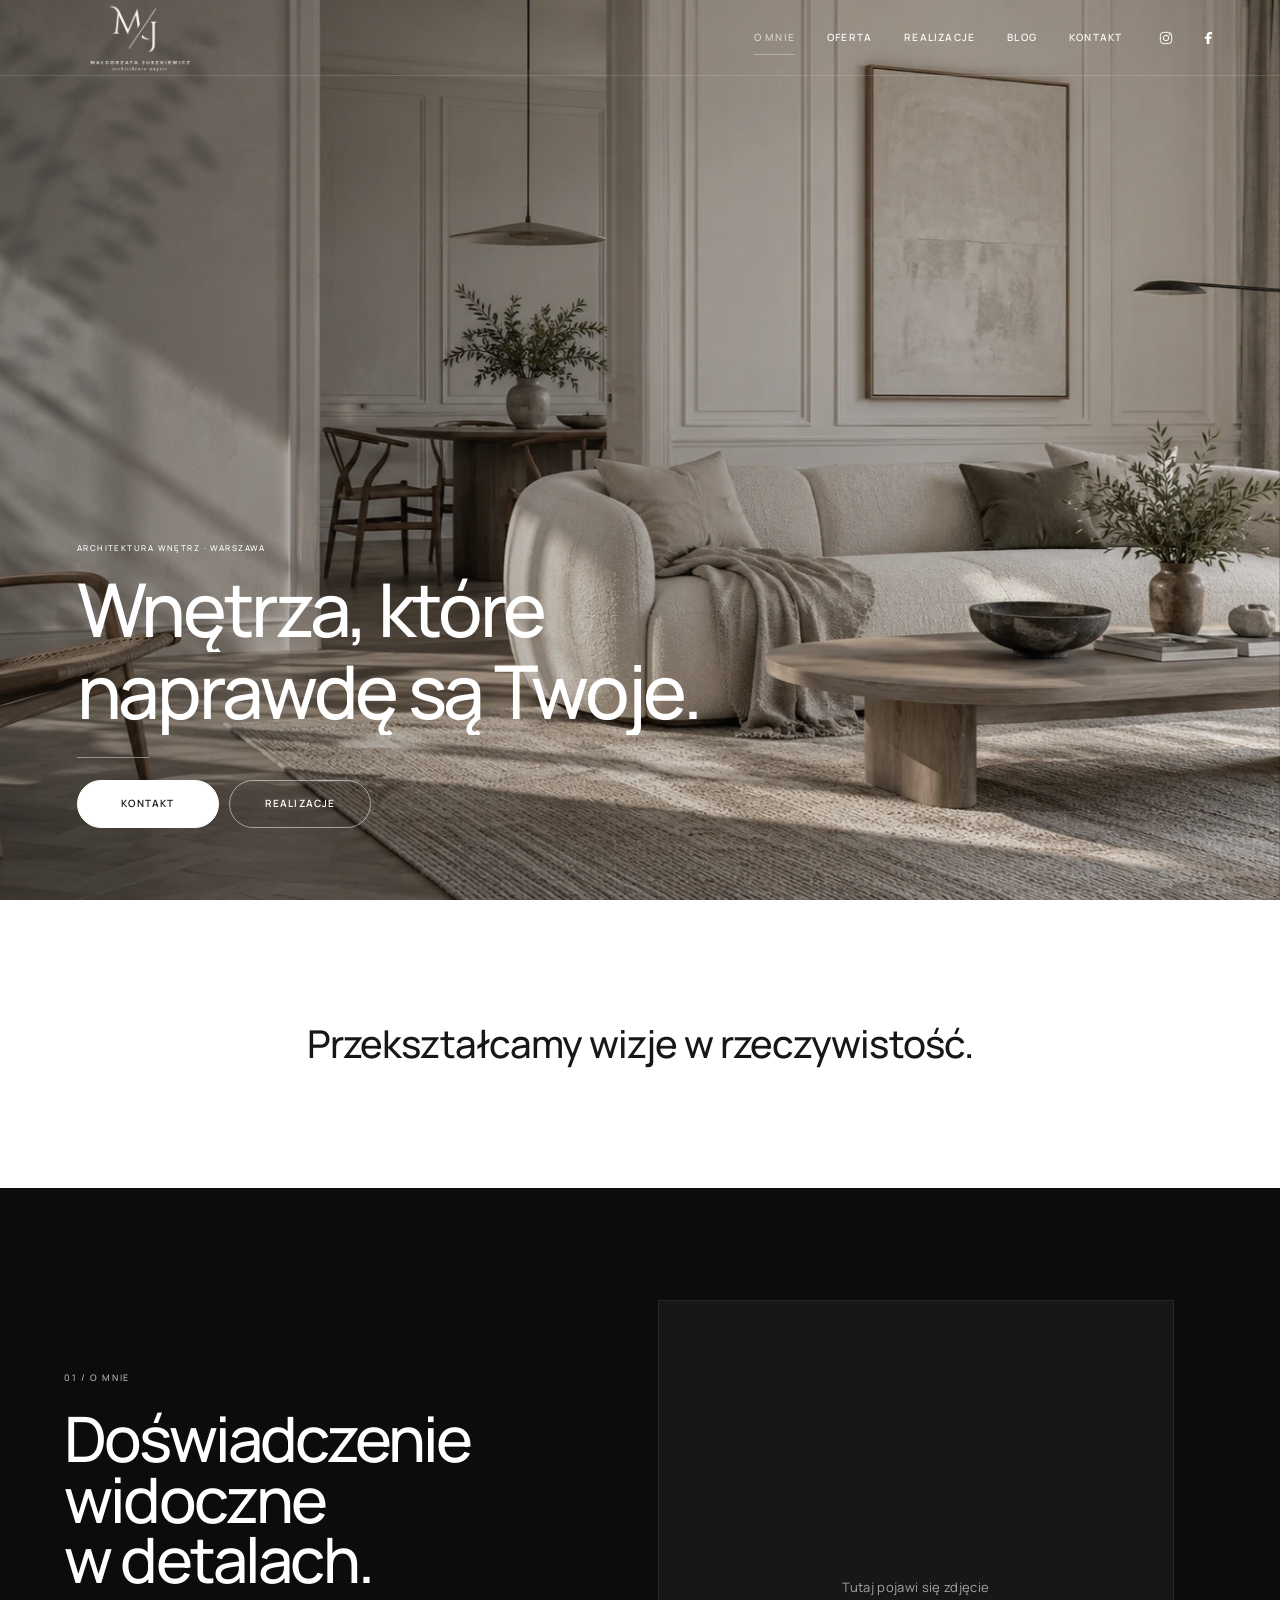
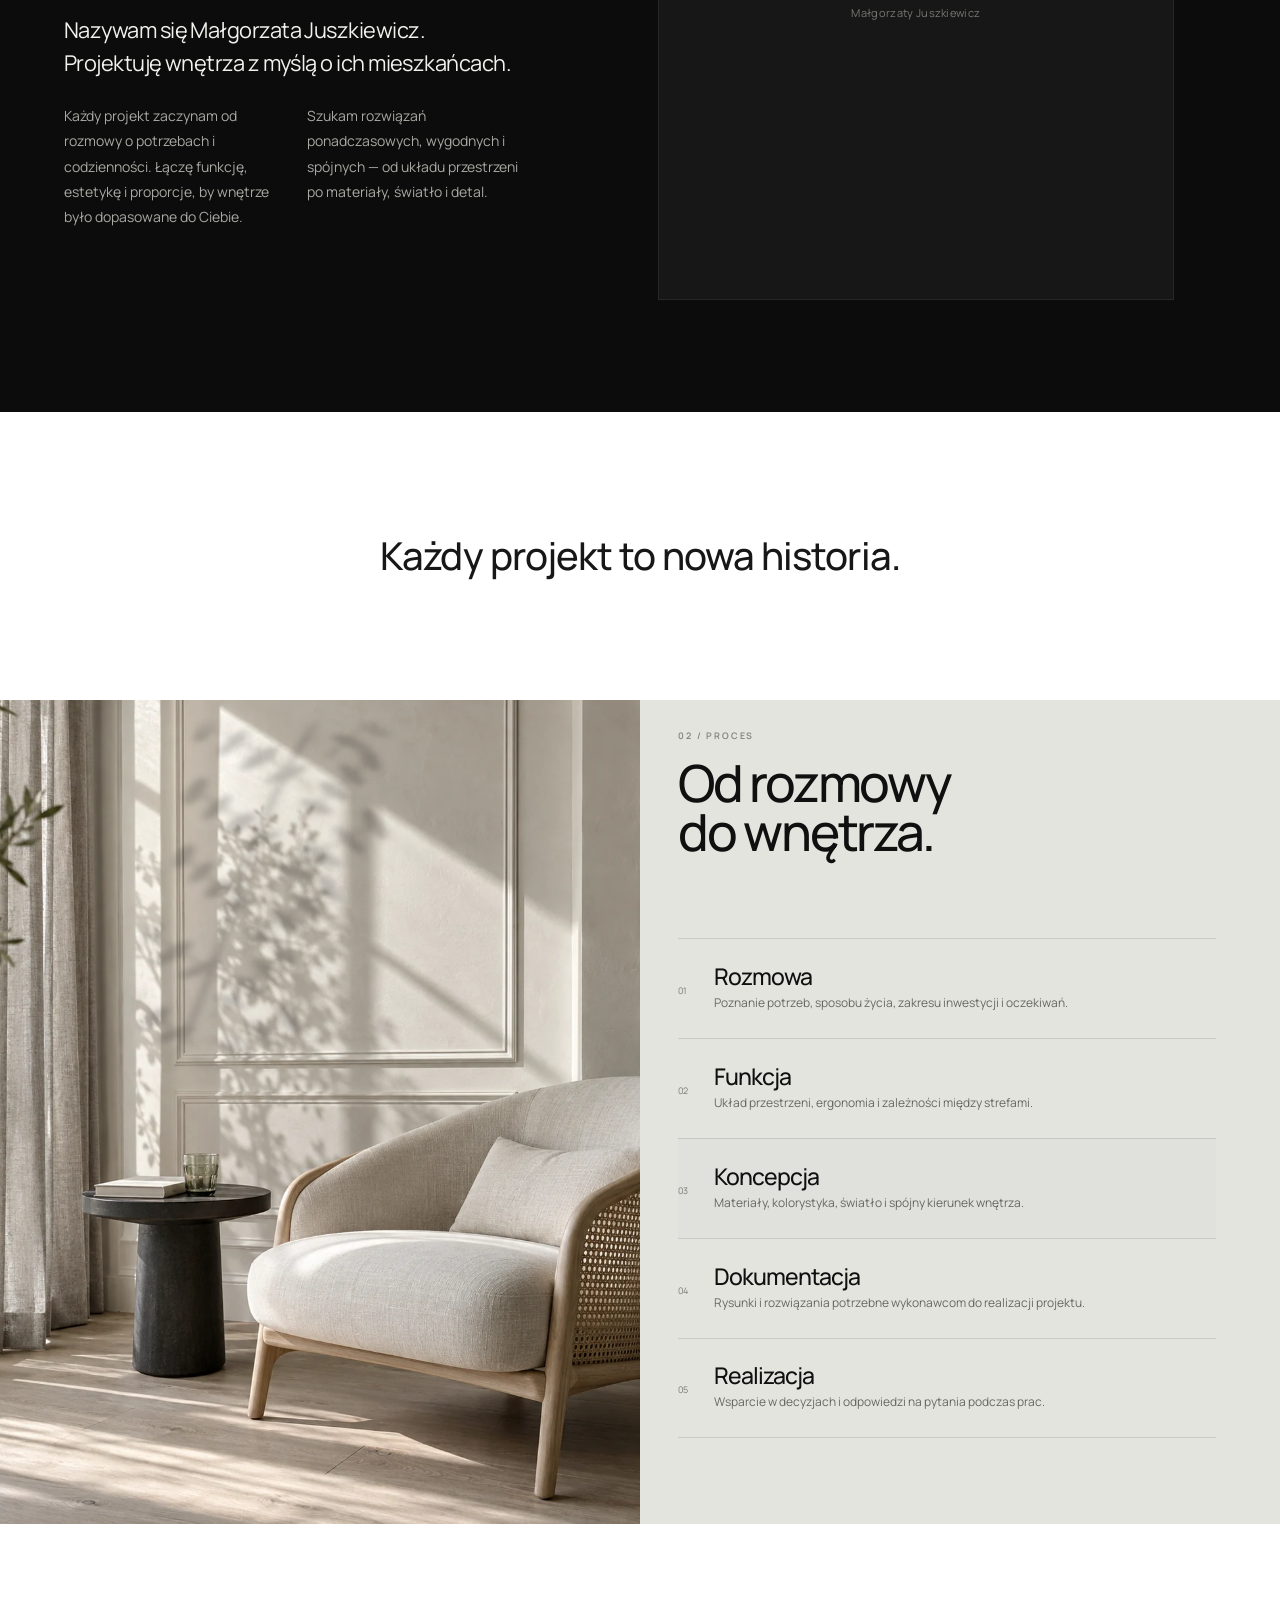
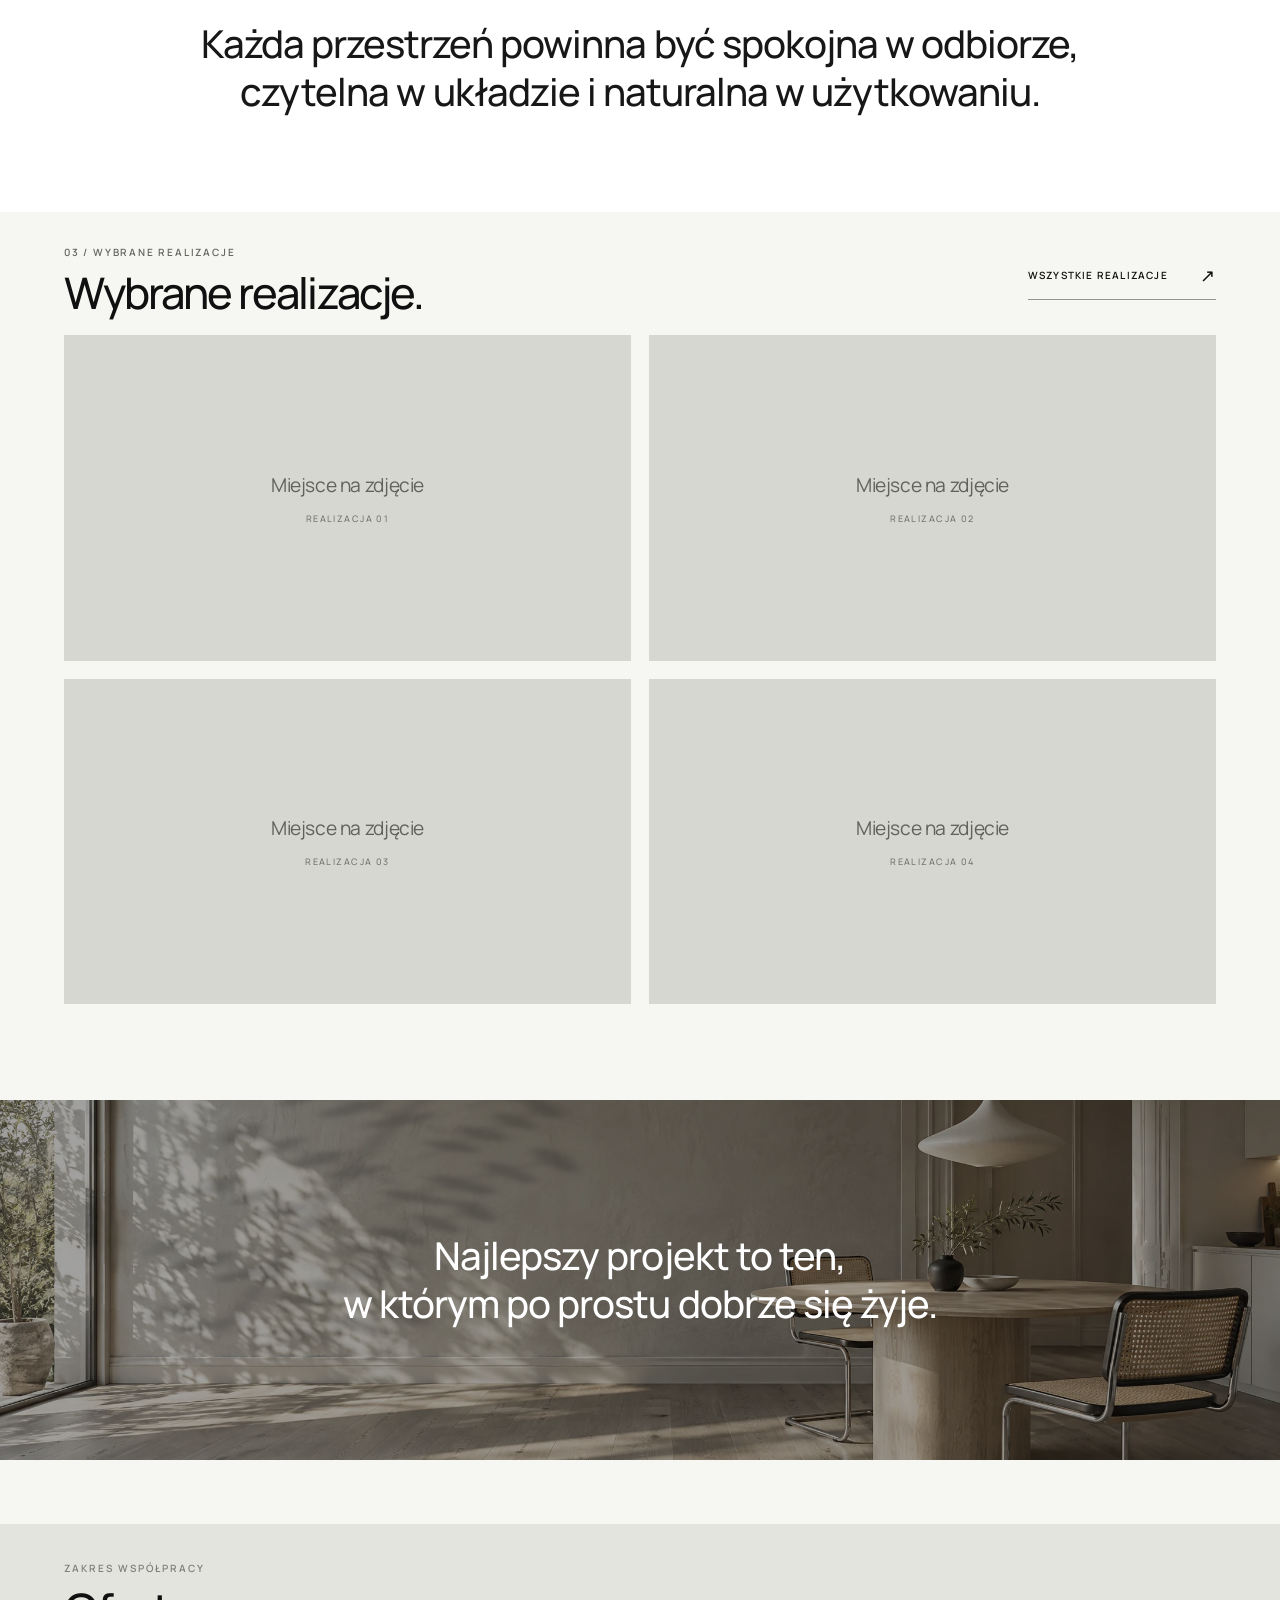
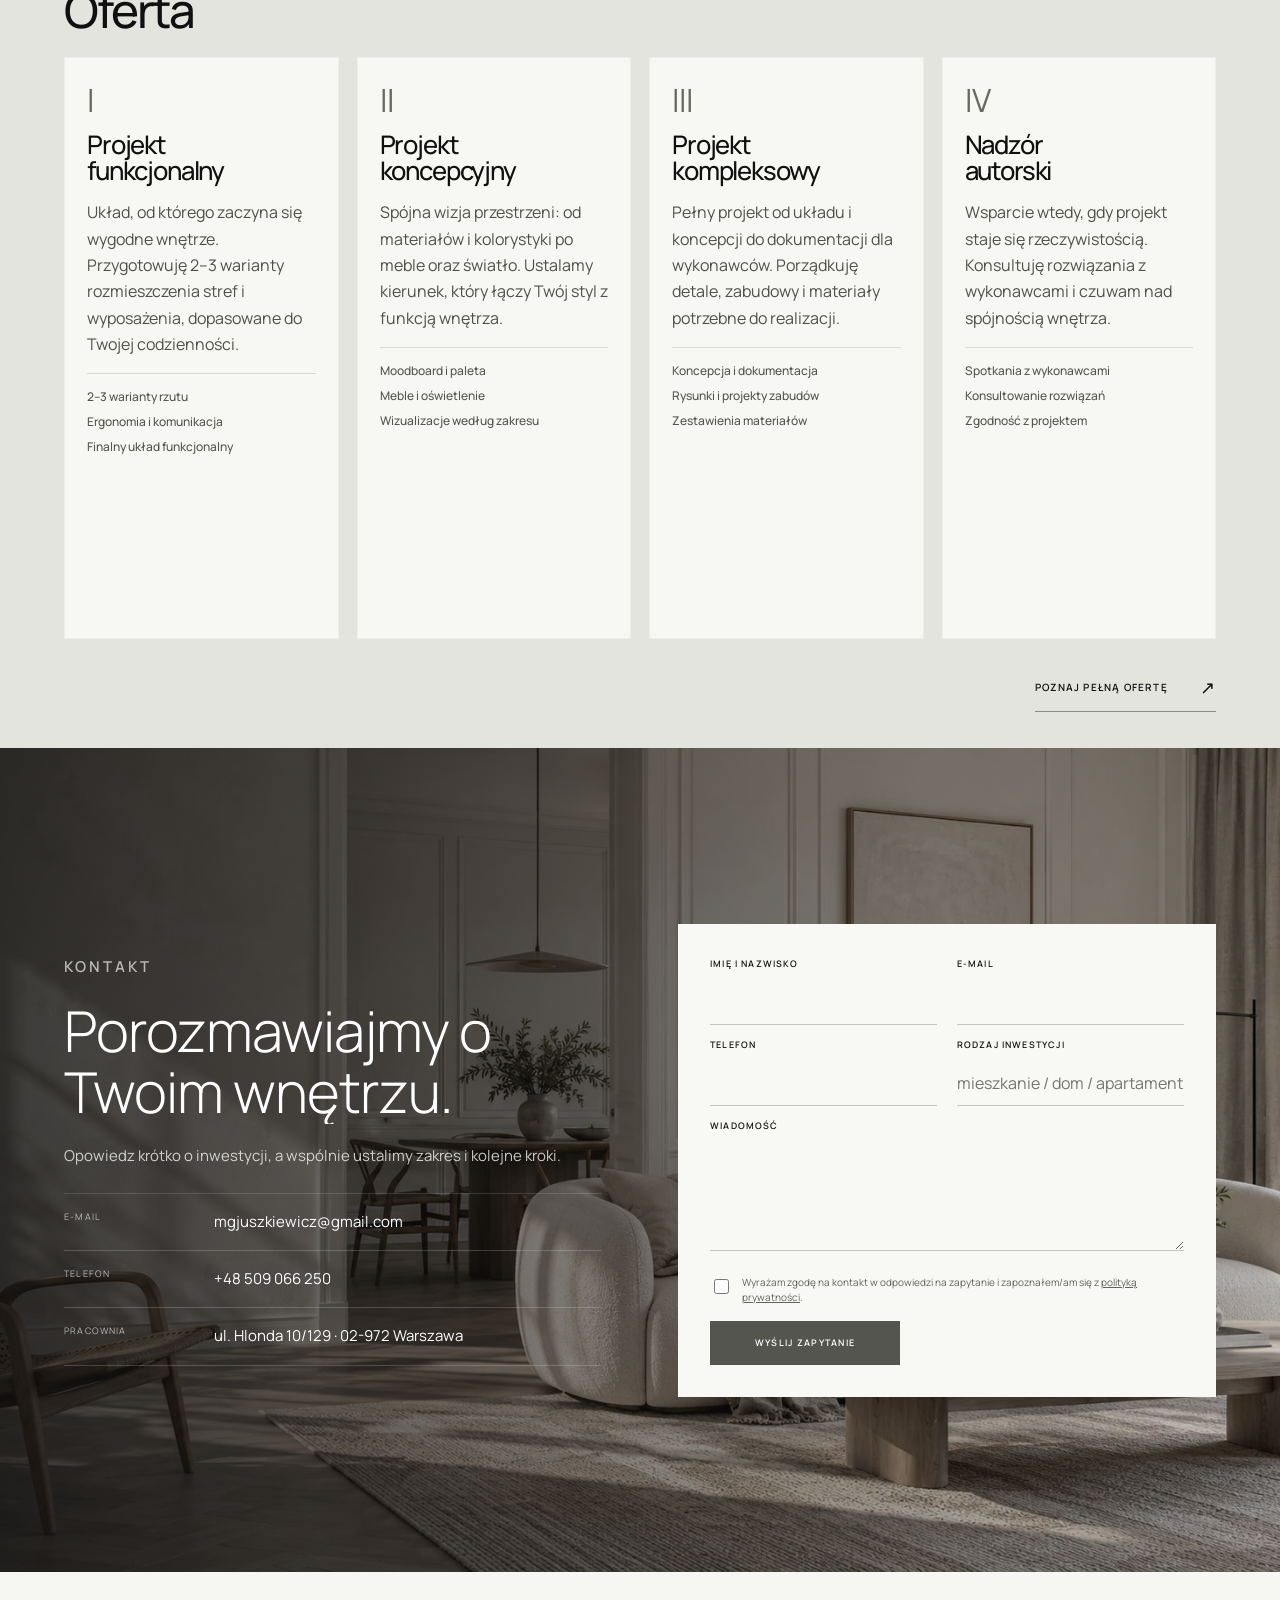
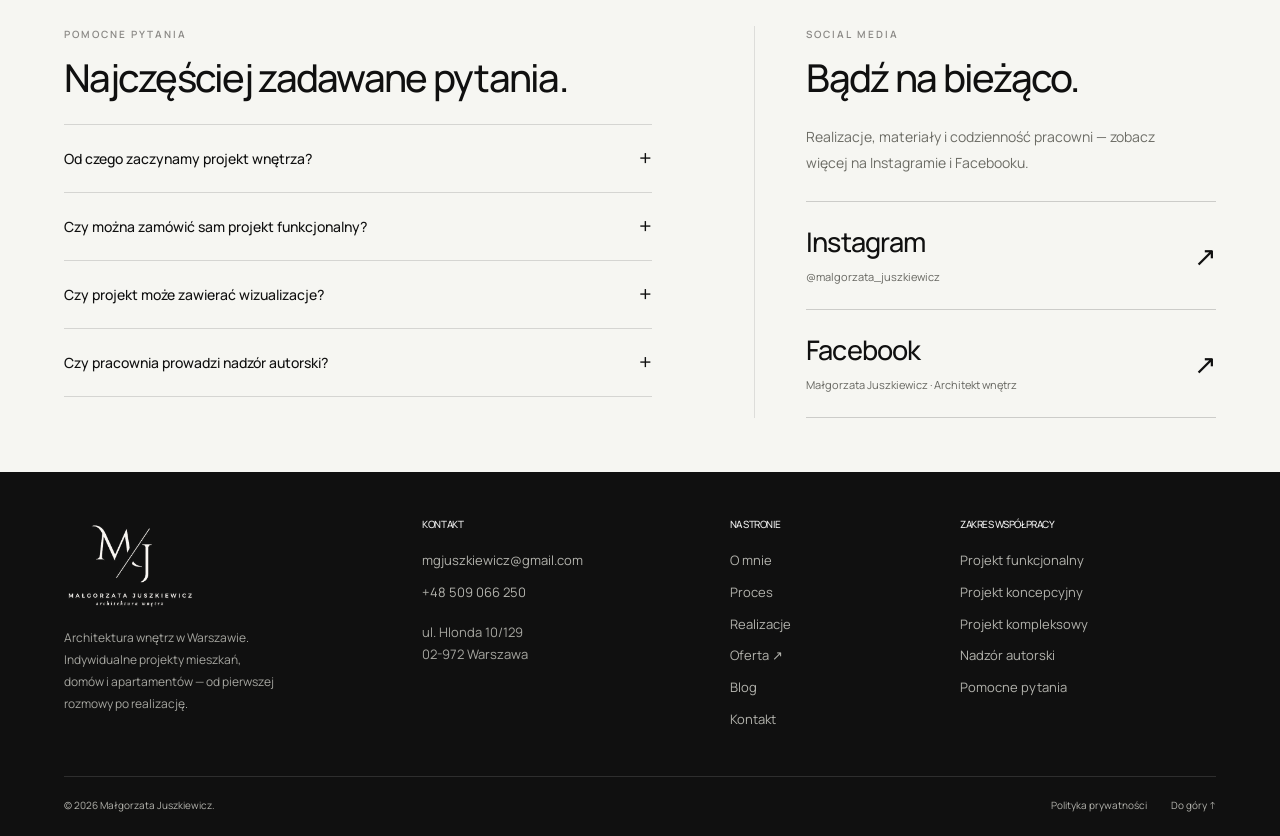
==== index.html @ d75e44e4 "Restore wide home portfolio and render visible foliage shadows" ====
<!doctype html>
<html lang="pl">
<head>
  <meta charset="utf-8">
  <meta name="viewport" content="width=device-width, initial-scale=1">
  <meta name="description" content="Małgorzata Juszkiewicz — architektura wnętrz. Projekty mieszkań, domów i apartamentów w Warszawie.">
  <title>Małgorzata Juszkiewicz — architektura wnętrz</title>
  <link rel="preconnect" href="https://fonts.googleapis.com">
  <link rel="preconnect" href="https://fonts.gstatic.com" crossorigin>
  <link href="https://fonts.googleapis.com/css2?family=Manrope:wght@400;500;600;700&amp;display=swap" rel="stylesheet">
  <link rel="icon" href="favicon.png" type="image/png">
  <link rel="preload" as="image" href="atelier-hero-v2.webp" fetchpriority="high">
  <link rel="stylesheet" href="style.css?v=client-final-2">
  <link rel="stylesheet" href="revision.css?v=20261024-2">
<link rel="stylesheet" href="light-scenes.css?v=20261024-4">
<link rel="stylesheet" href="quality-rework.css?v=20261024-4">
<link rel="stylesheet" href="home-layout.css?v=20261024-6">
<link rel="stylesheet" href="project-placeholders.css?v=20261025-4">
<link rel="stylesheet" href="atelier-scenes.css?v=20261025-3">
</head>
<body class="light-direction">
  <div class="scroll-progress" aria-hidden="true"><span></span></div>

  <header class="site-header" id="header">
    <a href="#start" class="brand" aria-label="Małgorzata Juszkiewicz — strona główna">
      <img class="brand-light" src="logo-light.png" alt="Małgorzata Juszkiewicz — architektura wnętrz" decoding="async">
      <img class="brand-dark" src="logo-dark.png" alt="" aria-hidden="true" decoding="async">
    </a>

    <button class="menu-toggle" type="button" aria-label="Otwórz menu" aria-expanded="false">
      <span></span><span></span>
    </button>

    <nav class="main-nav" aria-label="Nawigacja główna">
      <a href="#pracownia">O mnie</a>
      <a href="oferta.html">Oferta</a>
      <a href="projekty.html">Realizacje</a>
      <a href="artykuly.html">Blog</a>
      <a href="kontakt.html">Kontakt</a>
    </nav>
  <div class="mj-header-socials" aria-label="Social media"><a href="https://www.instagram.com/malgorzata_juszkiewicz" target="_blank" rel="noopener" aria-label="Instagram"><svg viewBox="0 0 24 24" aria-hidden="true"><rect x="3.5" y="3.5" width="17" height="17" rx="5"/><circle cx="12" cy="12" r="4"/><circle cx="17.4" cy="6.8" r=".8"/></svg></a><a href="https://www.facebook.com/malgorzatajuszkiewicz.architektwnetrz" target="_blank" rel="noopener" aria-label="Facebook"><svg viewBox="0 0 24 24" aria-hidden="true"><path d="M14 21v-8h3l.5-3H14V8c0-1 .4-1.5 1.5-1.5H18V3h-3c-3 0-5 2-5 5v2H7v3h3v8z"/></svg></a></div></header>

  <main>
    <section class="hero hero-static-approved" id="start" aria-labelledby="hero-title">
      <div class="hero-stage light-scene light-scene--hero"><span class="light-shadow" aria-hidden="true"></span>
        <div class="hero-approved-bg" aria-hidden="true"></div>
        <div class="hero-approved-shade" aria-hidden="true"></div>

        <div class="hero-approved-content">
          <p class="hero-approved-eyebrow">ARCHITEKTURA WNĘTRZ · WARSZAWA</p>
          <h1 id="hero-title"><span class="home-hero-mask"><span class="mj-hero-line home-hero-line--left">Wnętrza, które</span></span><span class="home-hero-mask"><span class="mj-hero-line home-hero-line--right">naprawdę są Twoje.</span></span></h1>
          <div class="hero-approved-rule" aria-hidden="true"></div>

          <div class="hero-approved-actions">
            <a href="#kontakt" class="hero-btn hero-btn-primary">Kontakt</a>
            <a href="#realizacje" class="hero-btn hero-btn-secondary">Realizacje</a>
          </div>
        </div>
      </div>
    </section>
    <section class="home-text-band" aria-label="Nasze podejście"><p>Przekształcamy wizje w rzeczywistość.</p></section>
    <section class="mj-about mj-opening-about mj-home-screen" id="pracownia" aria-labelledby="about-title">
      <div class="mj-opening-about-copy">
        <p class="mj-opening-about-label">01 / O MNIE</p>
        <h2 id="about-title">Doświadczenie<br>widoczne<br>w detalach.</h2>
        <p class="mj-opening-about-lead">Nazywam się Małgorzata Juszkiewicz. Projektuję wnętrza z myślą o ich mieszkańcach.</p>
        <div class="mj-opening-about-details">
          <p>Każdy projekt zaczynam od rozmowy o potrzebach i codzienności. Łączę funkcję, estetykę i proporcje, by wnętrze było dopasowane do Ciebie.</p>
          <p>Szukam rozwiązań ponadczasowych, wygodnych i spójnych — od układu przestrzeni po materiały, światło i detal.</p>
        </div>
      </div>
      <div class="home-portrait-placeholder" role="img" aria-label="Miejsce na przyszłe zdjęcie Małgorzaty Juszkiewicz"><p>Tutaj pojawi się zdjęcie<br><span>Małgorzaty Juszkiewicz</span></p></div>
    </section>
    <section class="home-principles home-text-band" id="podejscie" aria-label="Podejście do projektowania">
      <ul class="home-principles-stage">
        <li class="home-principles-item is-current">Każdy projekt to nowa historia.</li>
        <li class="home-principles-item" aria-hidden="true">Każdy projekt ma własny charakter.</li>
        <li class="home-principles-item" aria-hidden="true">Każdy projekt to połączenie estetyki z funkcjonalnością.</li>
      </ul>

    </section>
    <section class="mj-workflow home-workflow mj-home-screen" id="proces" aria-labelledby="workflow-title">
      <figure class="mj-workflow-image light-scene light-scene--square"><span class="light-shadow" aria-hidden="true"></span><img src="atelier-detail-v2.webp" alt="Jasny fotel z plecionką przy stoliku z ciemnego kamienia, światło na szarobeżowej ścianie" loading="lazy"></figure>
      <div class="mj-workflow-copy"><p class="eyebrow">02 / PROCES</p><h2 id="workflow-title">Od rozmowy<br>do wnętrza.</h2><ol><li><span>01</span><div><h3>Rozmowa</h3><p>Poznanie potrzeb, sposobu życia, zakresu inwestycji i oczekiwań.</p></div></li><li><span>02</span><div><h3>Funkcja</h3><p>Układ przestrzeni, ergonomia i zależności między strefami.</p></div></li><li><span>03</span><div><h3>Koncepcja</h3><p>Materiały, kolorystyka, światło i spójny kierunek wnętrza.</p></div></li><li><span>04</span><div><h3>Dokumentacja</h3><p>Rysunki i rozwiązania potrzebne wykonawcom do realizacji projektu.</p></div></li><li><span>05</span><div><h3>Realizacja</h3><p>Wsparcie w decyzjach i odpowiedzi na pytania podczas prac.</p></div></li></ol></div>
    </section>
    <section class="home-text-band" aria-label="Myśl o przestrzeni"><p>Każda przestrzeń powinna być spokojna w odbiorze, czytelna w układzie i naturalna w użytkowaniu.</p></section>
    <section class="mj-portfolio mj-section mj-home-projects mj-home-screen" id="realizacje">
      <div class="mj-section-head reveal"><div><p class="eyebrow">03 / WYBRANE REALIZACJE</p><h2>Wybrane realizacje.</h2></div><a class="mj-link" href="projekty.html">Wszystkie realizacje <span>↗</span></a></div>
      <div class="mj-project-grid"><div class="mj-project mj-pending-project"><div class="mj-project-image mj-photo-placeholder" role="img" aria-label="Miejsce na zdjęcie realizacji 1"><span>Miejsce na zdjęcie<small>REALIZACJA 01</small></span></div></div><div class="mj-project mj-pending-project"><div class="mj-project-image mj-photo-placeholder" role="img" aria-label="Miejsce na zdjęcie realizacji 2"><span>Miejsce na zdjęcie<small>REALIZACJA 02</small></span></div></div><div class="mj-project mj-pending-project"><div class="mj-project-image mj-photo-placeholder" role="img" aria-label="Miejsce na zdjęcie realizacji 3"><span>Miejsce na zdjęcie<small>REALIZACJA 03</small></span></div></div><div class="mj-project mj-pending-project"><div class="mj-project-image mj-photo-placeholder" role="img" aria-label="Miejsce na zdjęcie realizacji 4"><span>Miejsce na zdjęcie<small>REALIZACJA 04</small></span></div></div></div></section>
    <section class="light-break light-break--wide light-scene mj-home-quote" aria-label="Myśl o dobrym wnętrzu"><img src="atelier-panorama-v2.webp" alt="" loading="lazy" decoding="async"><span class="light-shadow" aria-hidden="true"></span><div class="light-break-copy"><p class="light-break-line">Najlepszy projekt to ten,<br>w którym po prostu dobrze się żyje.</p></div></section>
    <section class="mj-home-offer mj-home-screen" id="oferta" aria-labelledby="home-offer-title">
      <header class="mj-home-offer-head"><p class="eyebrow">ZAKRES WSPÓŁPRACY</p><h2 id="home-offer-title">Oferta</h2></header>
      <div class="mj-home-offer-grid">
        <article><span class="mj-home-offer-number">I</span><h3>Projekt<br>funkcjonalny</h3><p>Układ, od którego zaczyna się wygodne wnętrze. Przygotowuję 2–3 warianty rozmieszczenia stref i wyposażenia, dopasowane do Twojej codzienności.</p><ul><li>2–3 warianty rzutu</li><li>Ergonomia i komunikacja</li><li>Finalny układ funkcjonalny</li></ul></article>
        <article><span class="mj-home-offer-number">II</span><h3>Projekt<br>koncepcyjny</h3><p>Spójna wizja przestrzeni: od materiałów i kolorystyki po meble oraz światło. Ustalamy kierunek, który łączy Twój styl z funkcją wnętrza.</p><ul><li>Moodboard i paleta</li><li>Meble i oświetlenie</li><li>Wizualizacje według zakresu</li></ul></article>
        <article><span class="mj-home-offer-number">III</span><h3>Projekt<br>kompleksowy</h3><p>Pełny projekt od układu i koncepcji do dokumentacji dla wykonawców. Porządkuję detale, zabudowy i materiały potrzebne do realizacji.</p><ul><li>Koncepcja i dokumentacja</li><li>Rysunki i projekty zabudów</li><li>Zestawienia materiałów</li></ul></article>
        <article><span class="mj-home-offer-number">IV</span><h3>Nadzór<br>autorski</h3><p>Wsparcie wtedy, gdy projekt staje się rzeczywistością. Konsultuję rozwiązania z wykonawcami i czuwam nad spójnością wnętrza.</p><ul><li>Spotkania z wykonawcami</li><li>Konsultowanie rozwiązań</li><li>Zgodność z projektem</li></ul></article>
      </div>
      <div class="mj-home-offer-foot"><a class="mj-link" href="oferta.html" target="_blank" rel="noopener">Poznaj pełną ofertę <span>↗</span></a></div>
    </section>

    <section class="contact mj-home-screen mj-home-contact-photo light-scene" id="kontakt"><span class="light-shadow" aria-hidden="true"></span>
      <div class="contact-inner">
        <div class="contact-copy reveal">
          <p class="eyebrow light">KONTAKT</p>
          <h2>Porozmawiajmy o Twoim wnętrzu.</h2>
          <p>Opowiedz krótko o inwestycji, a wspólnie ustalimy zakres i kolejne kroki.</p>
          <div class="contact-details">
            <a href="mailto:mgjuszkiewicz@gmail.com"><span>E-mail</span><strong>mgjuszkiewicz@gmail.com</strong></a>
            <a href="tel:+48509066250"><span>Telefon</span><strong>+48 509 066 250</strong></a>
            <div><span>Pracownia</span><strong>ul. Hlonda 10/129 · 02-972 Warszawa</strong></div>
          </div>
        </div>

        <form class="contact-form reveal delay-1" action="https://formsubmit.co/mgjuszkiewicz@gmail.com" method="POST">
          <input type="hidden" name="_subject" value="Nowe zapytanie ze strony Małgorzata Juszkiewicz">
          <input type="hidden" name="_template" value="table">
          <div class="form-grid">
            <label><span>Imię i nazwisko</span><input type="text" name="imie" autocomplete="name" required></label>
            <label><span>E-mail</span><input type="email" name="email" autocomplete="email" required></label>
            <label><span>Telefon</span><input type="tel" name="telefon" autocomplete="tel"></label>
            <label><span>Rodzaj inwestycji</span><input type="text" name="inwestycja" placeholder="mieszkanie / dom / apartament"></label>
            <label class="form-wide"><span>Wiadomość</span><textarea name="wiadomosc" rows="3" required></textarea></label>
          </div>
          <label class="consent">
            <input type="checkbox" name="zgoda_rodo" required>
            <span>Wyrażam zgodę na kontakt w odpowiedzi na zapytanie i zapoznałem/am się z <a href="polityka-prywatnosci.html">polityką prywatności</a>.</span>
          </label>
          <button class="contact-submit" type="submit">Wyślij zapytanie</button>
        </form>
      </div>
    </section>
    <section class="mj-home-help" aria-label="Pytania i social media">
      <div class="mj-home-help-faq" id="faq"><header><p class="eyebrow">POMOCNE PYTANIA</p><h2 id="home-faq-title">Najczęściej zadawane pytania.</h2></header>
      <div class="mj-home-faq-list">
        <details name="homepage-faq"><summary>Od czego zaczynamy projekt wnętrza?<span aria-hidden="true">+</span></summary><p>Od rozmowy o potrzebach, stylu życia, estetyce, budżecie i terminie. Następnie wykonywana jest wizja lokalna lub projekt powstaje na podstawie dostarczonych rzutów i wymiarów.</p></details>
        <details name="homepage-faq"><summary>Czy można zamówić sam projekt funkcjonalny?<span aria-hidden="true">+</span></summary><p>Tak. Zakres może zatrzymać się na etapie układu funkcjonalnego albo zostać później rozwinięty o koncepcję, materiały, wizualizacje i dokumentację wykonawczą.</p></details>
        <details name="homepage-faq"><summary>Czy projekt może zawierać wizualizacje?<span aria-hidden="true">+</span></summary><p>Tak. Wizualizacje wybranych pomieszczeń mogą zostać przygotowane po zaakceptowaniu finalnego kierunku koncepcyjnego i służą do pokazania założeń wnętrza przed realizacją.</p></details>
        <details name="homepage-faq"><summary>Czy pracownia prowadzi nadzór autorski?<span aria-hidden="true">+</span></summary><p>Tak. Nadzór może obejmować spotkania z wykonawcami, kontrolę realizacji założeń projektu, konsultowanie zmian technicznych oraz wsparcie przy logistyce materiałów i wyposażenia.</p></details>
      </div>
      </div>
      <div class="mj-home-help-social" id="sociale"><header><p class="eyebrow">SOCIAL MEDIA</p><h2 id="home-social-title">Bądź na bieżąco.</h2><p>Realizacje, materiały i codzienność pracowni — zobacz więcej na Instagramie i Facebooku.</p></header>
      <div class="mj-home-social-links"><a href="https://www.instagram.com/malgorzata_juszkiewicz" target="_blank" rel="noopener"><span>Instagram<small>@malgorzata_juszkiewicz</small></span><span aria-hidden="true">↗</span></a><a href="https://www.facebook.com/malgorzatajuszkiewicz.architektwnetrz" target="_blank" rel="noopener"><span>Facebook<small>Małgorzata Juszkiewicz · Architekt wnętrz</small></span><span aria-hidden="true">↗</span></a></div>
      </div>
    </section>
  </main>
  <footer class="mj-home-footer">
    <div class="mj-home-footer-grid">
      <div class="mj-home-footer-brand"><a href="#start" aria-label="Małgorzata Juszkiewicz — początek strony"><img src="logo-light.png" alt="Małgorzata Juszkiewicz" loading="lazy"></a><p>Architektura wnętrz w Warszawie. Indywidualne projekty mieszkań, domów i apartamentów — od pierwszej rozmowy po realizację.</p></div>
      <div><h2>Kontakt</h2><a href="mailto:mgjuszkiewicz@gmail.com">mgjuszkiewicz@gmail.com</a><a href="tel:+48509066250">+48 509 066 250</a><p>ul. Hlonda 10/129<br>02-972 Warszawa</p></div>
      <nav aria-label="Nawigacja w stopce"><h2>Na stronie</h2><a href="#pracownia">O mnie</a><a href="#proces">Proces</a><a href="projekty.html">Realizacje</a><a href="oferta.html" target="_blank" rel="noopener">Oferta ↗</a><a href="artykuly.html">Blog</a><a href="#kontakt">Kontakt</a></nav>
      <div><h2>Zakres współpracy</h2><a href="oferta.html">Projekt funkcjonalny</a><a href="oferta.html">Projekt koncepcyjny</a><a href="oferta.html">Projekt kompleksowy</a><a href="oferta.html">Nadzór autorski</a><a href="#faq">Pomocne pytania</a></div>
    </div>
    <div class="mj-home-footer-bottom"><p>© <span id="year"></span> Małgorzata Juszkiewicz.</p><div><a href="polityka-prywatnosci.html">Polityka prywatności</a><a href="#start">Do góry ↑</a></div></div>
  </footer>

  <div class="gallery-modal" id="galleryModal" aria-hidden="true" role="dialog" aria-modal="true" tabindex="-1" aria-label="Galeria realizacji">
    <button class="gallery-close" type="button" aria-label="Zamknij galerię"><svg viewBox="0 0 24 24" aria-hidden="true" focusable="false"><path d="M5 5 19 19M19 5 5 19"/></svg></button>
    <div class="gallery-counter"><span id="galleryCurrent">01</span> / <span id="galleryTotal">04</span></div>
    <button class="gallery-nav gallery-prev" type="button" aria-label="Poprzednie zdjęcie"><svg viewBox="0 0 24 24" aria-hidden="true" focusable="false"><path d="M20 12H4M10 6l-6 6 6 6"/></svg></button>
    <figure class="gallery-stage">
      <img id="galleryImage" src="" alt="">
      <figcaption id="galleryCaption">Elegancja · ujęcie 01</figcaption>
    </figure>
    <button class="gallery-nav gallery-next" type="button" aria-label="Następne zdjęcie"><svg viewBox="0 0 24 24" aria-hidden="true" focusable="false"><path d="M4 12h16M14 6l6 6-6 6"/></svg></button>
    <div class="gallery-thumbs" id="galleryThumbs"></div>
  </div>


<script src="script.js?v=20261024"></script>
<script src="revision.js?v=20261024-2"></script>
<script src="light-scenes.js?v=20261024-1"></script>
<script src="quiet-light.js?v=20261025-4"></script>
<script src="home-layout.js?v=20261024-3"></script>
</body></html>
---- style.css ----
@import url('https://fonts.googleapis.com/css2?family=Cormorant+Garamond:wght@300;400;500&display=swap');

:root {
  --green: #343432;
  --green-deep: #1f1f1d;
  --sage: #aaa49c;
  --cream: #f7f5f1;
  --cream-2: #eeebe6;
  --cream-3: #fdfcf9;
  --sand: #ded9d2;
  --rose: #827b73;
  --rose-soft: #d9d4ce;
  --ink: #2b2b29;
  --muted: #77736e;
  --white: #ffffff;
  --line: rgba(31,31,29,.13);
  --serif: "Cormorant Garamond", Georgia, "Times New Roman", serif;
  --sans: "Manrope", Arial, sans-serif;
  --header-h: 86px;
  --page: min(1500px, calc(100vw - 12vw));
}

* { box-sizing: border-box; }
html { scroll-behavior: smooth; }
body {
  margin: 0;
  background: var(--cream);
  color: var(--ink);
  font-family: var(--sans);
  font-size: 15px;
  font-weight: 400;
  line-height: 1.7;
  overflow-x: hidden;
}
body.modal-open { overflow: hidden; }
img { display: block; max-width: 100%; }
a { color: inherit; text-decoration: none; }
button, input, textarea { font: inherit; }
button { color: inherit; }
::selection { background: var(--green); color: var(--white); }

h1, h2, h3, p { margin-top: 0; }
h1, h2, h3 {
  font-family: var(--serif);
  font-style: normal;
  font-weight: 500;
  color: var(--green-deep);
  letter-spacing: -.055em;
}
h1 { font-size: clamp(58px, 6.6vw, 108px); line-height: .94; }
h2 { font-size: clamp(48px, 5.2vw, 80px); line-height: .95; }
h3 { font-size: clamp(29px, 2.7vw, 44px); line-height: 1; }

.eyebrow {
  margin: 0 0 20px;
  font-size: 10px;
  font-weight: 600;
  letter-spacing: .2em;
  text-transform: uppercase;
  color: var(--green);
}
.eyebrow.light { color: rgba(255,255,255,.72); }
.section { padding: clamp(82px, 7.5vw, 128px) 6vw; }
.simple-head { width: var(--page); margin: 0 auto 56px; }
.simple-head h2 { max-width: 1100px; margin: 0; }

/* Header — stała wysokość przed i po scrollu */
.site-header {
  position: fixed;
  z-index: 100;
  top: 0; left: 0;
  width: 100%;
  height: var(--header-h);
  padding: 10px 4.3vw;
  display: flex;
  align-items: center;
  justify-content: space-between;
  color: var(--white);
  transition: background .35s ease, color .35s ease, box-shadow .35s ease, backdrop-filter .35s ease;
}
.site-header.scrolled {
  background: rgba(247,245,241,.96);
  color: var(--green);
  backdrop-filter: blur(16px);
  box-shadow: 0 1px 0 rgba(35,59,44,.1);
}
.brand { width: 98px; height: 58px; position: relative; z-index: 102; display: grid; place-items: center; }
.brand img { position: absolute; width: 92px; max-height: 58px; object-fit: contain; transition: opacity .3s ease; }
.brand-light { opacity: 1; }
.brand-dark { opacity: 0; }
.site-header.scrolled .brand-light { opacity: 0; }
.site-header.scrolled .brand-dark { opacity: 1; }
.main-nav { display: flex; align-items: center; gap: 34px; }
.main-nav a {
  font-size: 10px;
  letter-spacing: .13em;
  text-transform: uppercase;
  color: currentColor;
  opacity: .92;
  transition: opacity .25s ease, color .25s ease, border-color .25s ease;
}
.main-nav a:hover, .main-nav a.is-active { opacity: .58; }
.main-nav .nav-cta { border: 1px solid currentColor; padding: 12px 18px; opacity: 1; }
.site-header.scrolled .main-nav .nav-cta { border-color: var(--rose); color: var(--rose); }
.menu-toggle { display: none; }

/* Hero */
.hero {
  min-height: 100svh;
  max-height: 1000px;
  position: relative;
  display: flex;
  align-items: flex-end;
  overflow: hidden;
  color: var(--white);
}
.hero-bg {
  position: absolute;
  inset: 0;
  background: url('hero.webp') 52% center / cover no-repeat;
  transform: scale(1.02);
  animation: hero-in 1.5s cubic-bezier(.2,.8,.2,1) forwards;
}
@keyframes hero-in { from { transform: scale(1.065); } to { transform: scale(1.02); } }
.hero-shade {
  position: absolute;
  inset: 0;
  background:
    linear-gradient(90deg, rgba(12,20,16,.72) 0%, rgba(12,20,16,.56) 24%, rgba(12,20,16,.24) 54%, rgba(12,20,16,.1) 100%),
    linear-gradient(180deg, rgba(12,20,16,.12) 0%, rgba(12,20,16,.04) 45%, rgba(12,20,16,.36) 100%);
}
.hero-content {
  width: min(780px, calc(100vw - 10vw));
  margin: 0 0 clamp(60px, 8.2vh, 96px) clamp(28px, 4.8vw, 72px);
  position: relative;
  z-index: 2;
}
.hero h1 {
  margin: 0 0 30px;
  color: var(--white);
  max-width: 780px;
  font-size: clamp(74px, 6.2vw, 108px);
  line-height: .88;
  text-shadow: 0 14px 34px rgba(10,16,13,.18);
}
.hero-actions {
  display: flex;
  gap: 16px;
  flex-wrap: wrap;
  align-items: center;
  margin-left: 0;
}
.hero-btn {
  min-width: 172px;
  min-height: 58px;
  display: inline-flex;
  align-items: center;
  justify-content: center;
  padding: 0 30px;
  border: 1px solid transparent;
  border-radius: 999px;
  font-size: 10px;
  font-weight: 600;
  letter-spacing: .14em;
  text-transform: uppercase;
  transition: transform .25s ease, background .25s ease, color .25s ease, border-color .25s ease, box-shadow .25s ease;
  box-shadow: 0 16px 30px rgba(18,29,21,.18);
}
.hero-btn:hover { transform: translateY(-2px); }
.hero-btn-primary { background: var(--green); border-color: var(--green); color: var(--white); }
.hero-btn-secondary {
  background: rgba(74,60,53,.24);
  border-color: rgba(255,250,244,.58);
  color: var(--white);
  backdrop-filter: blur(7px);
}
.scroll-cue {
  position: absolute;
  z-index: 3;
  right: 4.3vw;
  bottom: 30px;
  display: flex;
  align-items: center;
  gap: 13px;
  color: rgba(255,255,255,.72);
  font-size: 8px;
  letter-spacing: .22em;
}
.scroll-cue i { width: 54px; height: 1px; background: rgba(255,255,255,.65); transform-origin: right; animation: pulse-line 2.2s infinite; }
@keyframes pulse-line { 0%,100% { transform: scaleX(.38); opacity:.45;} 50% { transform:scaleX(1); opacity:1;} }

/* O mnie */
.about-intro { background: var(--cream); }
.about-intro-grid {
  width: var(--page);
  margin: 0 auto;
  display: grid;
  grid-template-columns: minmax(360px,.86fr) 1.14fr;
  gap: clamp(70px, 8vw, 150px);
  align-items: center;
}
.portrait-placeholder {
  min-height: 620px;
  background: var(--cream-2);
  border: 1px solid var(--line);
  display: grid;
  place-items: center;
  color: rgba(74,60,53,.55);
  font-family: var(--serif);
  font-size: 34px;
  text-align: center;
  padding: 30px;
}
.portrait-placeholder span::before { content: ""; display: block; width: 62px; height: 1px; background: var(--rose); margin: 0 auto 18px; }
.about-intro-copy { max-width: 720px; }
.about-intro-copy h2 { margin: 0 0 34px; }
.about-intro-copy p { color: var(--muted); max-width: 680px; }
.about-intro-copy .lead-copy { font-family: var(--serif); font-size: clamp(25px, 2vw, 34px); line-height: 1.28; color: var(--green-deep); }
.award-note {
  margin-top: 26px;
  display: inline-flex;
  align-items: center;
  gap: 14px;
  padding: 0;
  border: 0;
  background: transparent;
  border-radius: 0;
  font-size: 10px;
  font-weight: 600;
  letter-spacing: .16em;
  text-transform: uppercase;
  color: var(--green);
}
.award-note::before {
  content: "";
  width: 42px;
  height: 1px;
  background: rgba(130,123,115,.72);
  flex: 0 0 auto;
}

/* Oferta — poziome paski */
.offer { background: var(--cream-3); border-top: 1px solid var(--line); border-bottom: 1px solid var(--line); }
.offer-list { width: var(--page); margin: 0 auto; border-top: 1px solid var(--line); }
.offer-row {
  display: grid;
  grid-template-columns: 70px minmax(270px,.85fr) 1.2fr 180px;
  gap: 34px;
  align-items: center;
  min-height: 170px;
  padding: 30px 0;
  border-bottom: 1px solid var(--line);
  transition: background .3s ease, padding .3s ease;
}
.offer-row:hover { background: rgba(130,123,115,.055); padding-inline: 18px; }
.offer-index { font-family: var(--serif); font-size: 25px; color: var(--rose); }
.offer-row h3 { margin: 0; font-size: clamp(34px, 3vw, 48px); }
.offer-row p { margin: 0; max-width: 650px; color: var(--muted); font-size: 13px; }
.offer-row a {
  justify-self: end;
  padding-bottom: 6px;
  border-bottom: 1px solid var(--green);
  font-size: 9px;
  font-weight: 600;
  letter-spacing: .14em;
  text-transform: uppercase;
  color: var(--green);
}

/* Przerywnik */
.image-break { position: relative; height: min(56vw, 690px); min-height: 500px; overflow: hidden; color: var(--white); }
.image-break .parallax-bg { position: absolute; inset: -7%; will-change: transform; background-size: cover; background-position: center; }
.image-break-desk .parallax-bg { background-image: url('desk.webp'); }
.image-break-caption {
  position: absolute;
  left: 6vw;
  bottom: 48px;
  width: min(670px, 52vw);
  padding: 38px 42px;
  background: rgba(242,233,225,.94);
  color: var(--green-deep);
  backdrop-filter: blur(10px);
  border-left: 3px solid var(--rose);
}
.image-break-caption p { margin: 0 0 10px; font-family: var(--serif); font-size: clamp(38px, 3.2vw, 48px); line-height: .98; }
.image-break-caption span { font-size: 13px; line-height: 1.7; color: #5f615b; }

/* Realizacje */
.projects {
  background: var(--cream-2);
  min-height: calc(100svh - var(--header-h));
  display: flex;
  flex-direction: column;
  justify-content: center;
  padding-top: clamp(88px, 7vw, 122px);
  padding-bottom: clamp(76px, 6vw, 104px);
}
.projects-head { margin-bottom: 48px; }
.project-grid {
  width: var(--page);
  margin: 0 auto;
  display: grid;
  grid-template-columns: repeat(3, minmax(0, 1fr));
  gap: clamp(18px, 2vw, 28px);
  align-items: start;
}
.project-card {
  position: relative;
  padding: 0;
  border: 1px solid rgba(74,60,53,.14);
  cursor: pointer;
  overflow: hidden;
  background: rgba(255,250,244,.78);
  color: var(--green-deep);
  text-align: left;
  display: flex;
  flex-direction: column;
  transition: transform .32s ease, box-shadow .32s ease, border-color .32s ease;
}
.project-card-media {
  position: relative;
  aspect-ratio: .76;
  overflow: hidden;
  background: #d3c8ba;
}
.project-card-media::after {
  content: "";
  position: absolute;
  inset: 0;
  background: linear-gradient(180deg, rgba(21,32,24,.08), rgba(21,32,24,.02) 38%, rgba(21,32,24,.22) 100%);
}
.project-card img {
  width: 100%;
  height: 100%;
  object-fit: cover;
  display: block;
  transition: opacity .4s ease, transform .8s cubic-bezier(.2,.75,.2,1);
}
.project-card img.cover-changing { opacity: .18; }
.project-tag {
  position: absolute;
  z-index: 2;
  top: 18px;
  left: 18px;
  display: inline-flex;
  min-height: 32px;
  align-items: center;
  padding: 0 12px;
  background: rgba(255,250,244,.94);
  border: 1px solid rgba(74,60,53,.12);
  color: var(--green-deep);
  font-size: 9px;
  font-weight: 600;
  letter-spacing: .14em;
  text-transform: uppercase;
}
.project-card-body {
  display: block;
  padding: 22px 22px 24px;
  background: linear-gradient(180deg, rgba(255,250,244,.96), #fffaf4);
  border-top: 1px solid rgba(74,60,53,.1);
}
.project-meta {
  display: flex;
  flex-direction: column;
  gap: 8px;
}
.project-meta b {
  font-family: var(--serif);
  font-size: clamp(34px, 2.5vw, 44px);
  font-weight: 400;
  line-height: .92;
  color: var(--green-deep);
}
.project-meta small {
  font-size: 9px;
  letter-spacing: .15em;
  text-transform: uppercase;
  color: rgba(47,52,47,.58);
}
.project-card:hover {
  transform: translateY(-8px);
  box-shadow: 0 30px 48px rgba(32,30,27,.13);
  border-color: rgba(74,60,53,.24);
}
.project-card:hover img { transform: scale(1.05); }
.project-hint { width: var(--page); margin: 22px auto 0; font-size: 9px; letter-spacing: .12em; text-transform: uppercase; color: rgba(47,52,47,.54); }

/* Opinie Google */
.google-reviews { background: var(--cream); padding-top: 80px; padding-bottom: 80px; }
.google-card {
  width: min(1320px, calc(100vw - 12vw));
  margin: 0 auto;
  border: 1px solid var(--line);
  background: rgba(255,250,244,.42);
  display: grid;
  grid-template-columns: 240px 1fr 170px;
  align-items: center;
  gap: 48px;
  padding: 42px 48px;
}
.google-mark { min-height: 94px; border-right: 1px solid var(--line); display: flex; flex-direction: column; justify-content: center; }
.google-mark span { font-size: 9px; letter-spacing: .16em; text-transform: uppercase; color: var(--green); }
.google-mark strong { margin-top: 8px; font-size: 34px; font-weight: 600; color: #393a38; }
.google-copy h2 { margin: 0 0 8px; font-size: clamp(35px, 3.4vw, 54px); max-width: 800px; }
.google-copy p { margin: 0; font-size: 11px; color: var(--muted); }
.google-link { justify-self: end; padding-bottom: 6px; border-bottom: 1px solid var(--green); font-size: 9px; font-weight: 600; letter-spacing: .14em; text-transform: uppercase; }

/* 50/50 */
.philosophy { background: var(--cream-3); }
.philosophy-grid { width: var(--page); margin: 0 auto; display: grid; grid-template-columns: 1fr 1fr; min-height: 650px; }
.philosophy-media { overflow: hidden; }
.philosophy-media img { width: 100%; height: 100%; object-fit: cover; object-position: 56% center; }
.philosophy-copy { padding: clamp(54px, 6vw, 90px); display: flex; flex-direction: column; justify-content: center; background: var(--cream); }
.philosophy-copy h2 { margin: 0 0 28px; font-size: clamp(48px, 4.6vw, 72px); }
.philosophy-copy p { color: var(--muted); max-width: 620px; }
.philosophy-copy ul { list-style: none; padding: 0; margin: 28px 0 34px; border-top: 1px solid var(--line); }
.philosophy-copy li { padding: 12px 0; border-bottom: 1px solid var(--line); font-size: 11px; text-transform: uppercase; letter-spacing: .1em; color: var(--green); }
.outline-link { align-self: flex-start; border: 1px solid var(--green); padding: 13px 18px; font-size: 9px; font-weight: 600; letter-spacing: .14em; text-transform: uppercase; }

/* Sociale */
.social-section { background: #fff; }
.social-card {
  width: min(1360px, calc(100vw - 12vw));
  margin: 0 auto;
  min-height: 580px;
  background: linear-gradient(90deg, #f7f1eb 0%, #fffaf4 56%);
  border: 1px solid rgba(74,60,53,.1);
  display: grid;
  grid-template-columns: .82fr 1.18fr;
  overflow: hidden;
}
.social-copy { padding: clamp(54px, 6vw, 88px); display: flex; flex-direction: column; justify-content: center; }
.social-copy h2 { margin: 0 0 26px; }
.social-copy > p:not(.eyebrow) { max-width: 560px; color: var(--muted); }
.social-actions { display: flex; gap: 14px; flex-wrap: wrap; margin-top: 34px; }
.social-actions a {
  min-width: 176px;
  min-height: 58px;
  padding: 0 22px;
  border: 1px solid rgba(74,60,53,.12);
  border-radius: 999px;
  display: inline-flex;
  align-items: center;
  justify-content: center;
  gap: 10px;
  font-size: 10px;
  font-weight: 600;
  letter-spacing: .15em;
  text-transform: uppercase;
  background: rgba(255,255,255,.92);
  color: var(--green-deep);
  box-shadow: 0 12px 24px rgba(32,30,27,.05);
  transition: transform .25s ease, border-color .25s ease, box-shadow .25s ease;
}
.social-actions a:hover { transform: translateY(-2px); border-color: rgba(74,60,53,.24); box-shadow: 0 16px 28px rgba(32,30,27,.08); }
.social-icon { width: 30px; height: 30px; display: grid; place-items: center; color: var(--green); background: rgba(74,60,53,.08); border-radius: 50%; flex: 0 0 auto; }
.social-actions a:first-child .social-icon { color: var(--rose); background: rgba(130,123,115,.11); }
.social-icon svg { width: 16px; height: 16px; fill: none; stroke: currentColor; stroke-width: 1.6; }
.social-icon path { fill: currentColor; stroke: none; }
.social-visual {
  position: relative;
  min-height: 580px;
  overflow: hidden;
  background: linear-gradient(180deg, #f8f2eb 0%, #fbf7f1 100%);
}
.social-visual::before,
.social-visual::after {
  content: "";
  position: absolute;
  border-radius: 50%;
  border: 1px solid rgba(74,60,53,.07);
  pointer-events: none;
}
.social-visual::before { width: 210px; height: 210px; right: -70px; top: -36px; }
.social-visual::after { width: 320px; height: 320px; left: -140px; bottom: -130px; }
.social-stack {
  position: relative;
  width: 100%;
  height: 100%;
  min-height: 580px;
  display: flex;
  align-items: center;
  justify-content: center;
  padding: 34px;
}
.social-paper {
  position: absolute;
  width: min(360px, calc(100% - 72px));
  height: 458px;
  display: flex;
  flex-direction: column;
  background: rgba(255,255,255,.96);
  border: 1px solid rgba(74,60,53,.1);
  border-radius: 26px;
  padding: 22px;
  box-shadow: 0 24px 54px rgba(49,42,36,.12);
  color: var(--green-deep);
  transition: transform .32s ease, box-shadow .32s ease, border-color .32s ease;
  backdrop-filter: blur(8px);
}
.social-paper:hover {
  transform: translateY(-10px) scale(1.02);
  box-shadow: 0 34px 66px rgba(49,42,36,.18);
  border-color: rgba(74,60,53,.18);
}
.social-paper:focus-visible { outline: 2px solid var(--green); outline-offset: 4px; }
.social-paper-instagram { left: 8%; top: 9%; z-index: 2; transform: rotate(-5deg); }
.social-paper-facebook { right: 7%; bottom: 8%; z-index: 1; transform: rotate(4deg); }
.social-paper-instagram:hover { transform: rotate(-4deg) translateY(-12px) scale(1.03); }
.social-paper-facebook:hover { transform: rotate(3deg) translateY(-12px) scale(1.03); }
.social-paper-top,
.social-paper-bottom { display: flex; align-items: center; justify-content: space-between; gap: 12px; }
.social-paper-top { margin-bottom: 18px; }
.social-paper-dots { font-size: 16px; letter-spacing: .15em; color: rgba(74,60,53,.45); }
.social-paper-label {
  display: inline-flex;
  align-items: center;
  gap: 8px;
  font-size: 9px;
  font-weight: 600;
  letter-spacing: .16em;
  text-transform: uppercase;
}
.social-paper-label svg { width: 16px; height: 16px; fill: none; stroke-width: 1.6; stroke: currentColor; }
.social-paper-label path { fill: currentColor; stroke: none; }
.social-paper-label-ig { color: var(--rose); }
.social-paper-label-fb { color: var(--green); }
.social-paper-brand { margin-bottom: 16px; min-height: 82px; display: grid; align-content: center; }
.social-paper-brand img { width: 190px; max-width: 100%; height: auto; }
.social-paper-brand-centered { text-align: center; place-items: center; }
.social-paper-brand-centered img { width: 194px; }
.social-paper-brand p { margin: 14px 0 0; max-width: 230px; font-size: 11px; line-height: 1.55; color: rgba(47,52,47,.62); text-transform: uppercase; letter-spacing: .08em; }
.social-paper-grid {
  display: grid;
  grid-template-columns: 1.2fr .8fr;
  grid-template-rows: repeat(2, 92px);
  gap: 10px;
  margin-bottom: 14px;
}
.social-paper-grid img,
.social-paper-strip img { width: 100%; height: 100%; object-fit: cover; border-radius: 18px; }
.social-paper-grid img:first-child { grid-row: 1 / span 2; }
.social-paper-strip { display: grid; grid-template-columns: repeat(2,1fr); gap: 10px; margin-bottom: 14px; }
.social-paper-strip img { height: 150px; aspect-ratio: auto; }
.social-paper-bottom { margin-top: auto; padding-top: 14px; border-top: 1px solid rgba(74,60,53,.1); }
.social-paper-bottom strong { font-size: 11px; letter-spacing: .08em; text-transform: uppercase; font-weight: 600; }
.social-paper-bottom span { font-size: 10px; color: rgba(47,52,47,.6); }

/* Sklep */
.shop-cta { background: var(--cream); border-top: 1px solid var(--line); }
.shop-grid { width: var(--page); margin: 0 auto; min-height: 610px; display: grid; grid-template-columns: .9fr 1.1fr; align-items: center; gap: clamp(60px, 7vw, 120px); }
.shop-copy h2 { margin: 0 0 28px; max-width: 760px; }
.shop-copy > p:not(.eyebrow) { max-width: 620px; color: var(--muted); }
.shop-button { display: inline-flex; min-height: 52px; align-items: center; justify-content: center; margin-top: 30px; padding: 0 26px; background: var(--rose); color: #fff; font-size: 9px; font-weight: 600; letter-spacing: .14em; text-transform: uppercase; }
.shop-visual { height: 510px; position: relative; }
.project-sheet { position: absolute; width: 42%; background: #fff; padding: 13px 13px 28px; box-shadow: 0 22px 50px rgba(57,50,42,.13); border: 1px solid rgba(74,60,53,.08); }
.project-sheet img { width: 100%; aspect-ratio: 1/1.1; object-fit: cover; object-position: center; }
.project-sheet span { display: block; margin-top: 12px; font-family: var(--serif); font-size: 25px; color: var(--green-deep); }
.sheet-one { left: 2%; top: 16%; transform: rotate(-8deg); }
.sheet-two { left: 31%; top: 4%; transform: rotate(2deg); z-index: 2; }
.sheet-three { right: 1%; top: 20%; transform: rotate(8deg); }

/* FAQ */
.faq { background: var(--cream-3); border-top: 1px solid var(--line); }
.faq-grid { width: var(--page); margin: 0 auto; display: grid; grid-template-columns: .62fr 1.38fr; gap: 9vw; }
.faq-heading { padding-top: 10px; }
.faq-heading h2 { margin: 0 0 24px; }
.faq-heading > p:last-child { max-width: 370px; color: var(--muted); }
.faq-list { border-top: 1px solid var(--line); }
.faq-list details { border-bottom: 1px solid var(--line); }
.faq-list summary { list-style: none; cursor: pointer; display: grid; grid-template-columns: 50px 1fr 30px; gap: 16px; align-items: center; padding: 25px 0; font-family: var(--serif); font-size: clamp(24px, 2vw, 31px); color: var(--green-deep); }
.faq-list summary::-webkit-details-marker { display: none; }
.faq-number { font-family: var(--sans); font-size: 9px; letter-spacing: .12em; color: var(--rose); }
.faq-list summary i { font-family: var(--sans); font-style: normal; font-size: 20px; text-align: right; color: var(--rose); transition: transform .25s ease; }
.faq-list details[open] summary { color: var(--rose); }
.faq-list details[open] summary i { transform: rotate(45deg); }
.faq-list details p { margin: -4px 48px 26px 66px; color: var(--muted); max-width: 720px; }

/* Kontakt */
.contact { background: var(--green-deep); color: var(--white); padding: clamp(88px, 8vw, 130px) 6vw; }
.contact-inner { width: var(--page); margin: 0 auto; display: grid; grid-template-columns: .88fr 1.12fr; gap: clamp(70px, 8vw, 140px); align-items: start; }
.contact-copy h2 { color: var(--white); margin: 0 0 28px; max-width: 760px; }
.contact-copy > p:not(.eyebrow) { max-width: 560px; color: rgba(255,255,255,.68); }
.contact-details { margin-top: 46px; border-top: 1px solid rgba(255,255,255,.14); }
.contact-details a, .contact-details > div { display: grid; grid-template-columns: 130px 1fr; gap: 20px; padding: 15px 0; border-bottom: 1px solid rgba(255,255,255,.14); }
.contact-details span { font-size: 9px; letter-spacing: .13em; text-transform: uppercase; color: rgba(255,255,255,.46); }
.contact-details strong { font-weight: 400; font-size: 13px; }
.contact-form { background: var(--cream); color: var(--ink); padding: clamp(38px, 4vw, 58px); }
.form-grid { display: grid; grid-template-columns: 1fr 1fr; gap: 26px 22px; }
.contact-form label { display: block; }
.contact-form label > span { display: block; margin-bottom: 8px; font-size: 9px; font-weight: 600; letter-spacing: .13em; text-transform: uppercase; color: var(--green); }
.contact-form input, .contact-form textarea { width: 100%; border: 0; border-bottom: 1px solid rgba(74,60,53,.28); background: transparent; border-radius: 0; padding: 10px 0; color: var(--ink); outline: none; }
.contact-form input:focus, .contact-form textarea:focus { border-color: var(--rose); }
.contact-form textarea { resize: vertical; min-height: 125px; }
.form-wide { grid-column: 1 / -1; }
.consent { display: flex !important; gap: 10px; align-items: flex-start; margin: 26px 0 28px; }
.consent input { width: 15px; height: 15px; margin-top: 4px; flex: 0 0 auto; }
.consent span { margin: 0 !important; text-transform: none !important; letter-spacing: 0 !important; font-size: 10px !important; font-weight: 400 !important; color: #62625d !important; }
.consent a { text-decoration: underline; }
.contact-submit { min-height: 52px; min-width: 190px; border: 1px solid var(--rose); background: var(--rose); color: #fff; padding: 0 24px; font-size: 9px; font-weight: 600; letter-spacing: .14em; text-transform: uppercase; cursor: pointer; }

/* Stopka */
.site-footer { background: #171310; color: var(--white); padding: 74px 6vw 0; }
.footer-grid { width: var(--page); margin: 0 auto; display: grid; grid-template-columns: 1.35fr repeat(4,1fr); gap: 54px; padding-bottom: 60px; }
.footer-brand img { width: 150px; margin-bottom: 24px; }
.footer-brand p { max-width: 290px; color: rgba(255,255,255,.56); font-size: 11px; }
.footer-column { display: flex; flex-direction: column; align-items: flex-start; gap: 8px; }
.footer-column > span { margin-bottom: 9px; font-size: 9px; letter-spacing: .15em; text-transform: uppercase; color: rgba(255,255,255,.4); }
.footer-column a, .footer-column p { margin: 0; font-size: 11px; color: rgba(255,255,255,.72); }
.footer-bottom { width: var(--page); margin: 0 auto; min-height: 72px; border-top: 1px solid rgba(255,255,255,.12); display: flex; justify-content: space-between; align-items: center; gap: 30px; font-size: 9px; color: rgba(255,255,255,.42); }
.footer-bottom p { margin: 0; }
.footer-bottom div { display: flex; gap: 22px; }

/* Galeria */
.gallery-modal { position: fixed; inset: 0; z-index: 500; display: none; background: rgba(20,16,14,.97); color: #fff; }
.gallery-modal.open { display: grid; grid-template-columns: 82px 1fr 82px; grid-template-rows: 1fr auto; align-items: center; }
.gallery-close { position: absolute; top: 22px; right: 27px; width: 46px; height: 46px; border: 0; background: transparent; color: #fff; cursor: pointer; z-index: 3; }
.gallery-counter { position: absolute; top: 32px; left: 30px; font-size: 10px; letter-spacing: .12em; color: rgba(255,255,255,.6); }
.gallery-nav { border: 0; background: transparent; color: #fff; cursor: pointer; opacity: .7; }
.gallery-stage { grid-column: 2; margin: 70px auto 20px; max-width: min(1180px, calc(100vw - 220px)); max-height: calc(100vh - 180px); display: grid; place-items: center; }
.gallery-stage img { max-width: 100%; max-height: calc(100vh - 220px); object-fit: contain; transition: opacity .2s ease; }
.gallery-stage figcaption { margin-top: 10px; font-size: 9px; letter-spacing: .12em; text-transform: uppercase; color: rgba(255,255,255,.55); }
.gallery-thumbs { grid-column: 1 / -1; display: flex; gap: 8px; overflow-x: auto; padding: 12px 30px 22px; justify-content: center; }
.gallery-thumbs button { flex: 0 0 74px; height: 52px; padding: 0; border: 1px solid transparent; opacity: .45; background: transparent; cursor: pointer; }
.gallery-thumbs button.active { opacity: 1; border-color: var(--rose); }
.gallery-thumbs img { width: 100%; height: 100%; object-fit: cover; }

/* Animacje */
.reveal { opacity: 0; transform: translateY(14px); transition: opacity .62s cubic-bezier(.2,.65,.25,1), transform .62s cubic-bezier(.2,.65,.25,1); }
.reveal.visible { opacity: 1; transform: none; }
.delay-1 { transition-delay: .08s; }
.delay-2 { transition-delay: .16s; }

@media (max-width: 1100px) {
  :root { --page: min(900px, calc(100vw - 56px)); }
  .main-nav { gap: 22px; }
  .offer-row { grid-template-columns: 52px 1fr 1fr; }
  .offer-row a { grid-column: 2 / -1; justify-self: start; }
  .about-intro-grid, .philosophy-grid, .social-card, .shop-grid, .contact-inner { grid-template-columns: 1fr; }
  .portrait-placeholder { min-height: 500px; }
  .philosophy-grid { min-height: 0; }
  .philosophy-media { height: 520px; }
  .social-card { min-height: 0; }
  .device-stage { min-height: 520px; }
  .shop-grid { gap: 40px; }
  .shop-visual { height: 470px; }
  .google-card { grid-template-columns: 180px 1fr; }
  .google-link { grid-column: 2; justify-self: start; }
  .footer-grid { grid-template-columns: 1.4fr repeat(2,1fr); }
}

@media (max-width: 780px) {
  :root { --header-h: 76px; --page: calc(100vw - 28px); }
  .section { padding: 76px 14px; }
  .site-header { padding: 9px 14px; }
  .brand { width: 84px; height: 52px; }
  .brand img { width: 80px; max-height: 52px; }
  .menu-toggle { display: block; width: 42px; height: 42px; border: 0; background: transparent; color: currentColor; z-index: 103; }
  .menu-toggle span { display: block; height: 1px; background: currentColor; margin: 8px 0; }
  .main-nav { position: fixed; inset: 0; background: var(--green-deep); color: #fff; display: flex; flex-direction: column; align-items: flex-start; justify-content: center; gap: 22px; padding: 80px 30px; transform: translateX(100%); transition: transform .3s ease; }
  .site-header.menu-open .main-nav { transform: translateX(0); }
  .main-nav a { font-family: var(--serif); font-size: 38px; line-height: 1; text-transform: none; letter-spacing: -.02em; }
  .main-nav .nav-cta { font-family: var(--sans); font-size: 10px; text-transform: uppercase; letter-spacing: .12em; margin-top: 16px; }
  .site-header.menu-open { color: #fff; }
  .site-header.menu-open .brand-light { opacity: 1; }
  .site-header.menu-open .brand-dark { opacity: 0; }

  .hero { min-height: 780px; }
  .hero-bg { background-position: 66% center; }
  .hero-shade { background: linear-gradient(0deg, rgba(12,20,16,.78) 0%, rgba(12,20,16,.42) 42%, rgba(12,20,16,.08) 100%); }
  .hero-content { width: calc(100% - 28px); margin: 0 14px 74px; }
  .hero h1 { font-size: clamp(52px, 15vw, 74px); max-width: 100%; }
  .hero-actions { gap: 10px; }
  .hero-btn { min-width: 0; flex: 1; padding-inline: 16px; }
  .scroll-cue { right: 14px; bottom: 22px; }

  .about-intro-grid { gap: 45px; }
  .portrait-placeholder { min-height: 430px; }
  .about-intro-copy h2 { font-size: 58px; }
  .offer-list { width: var(--page); }
  .offer-row { grid-template-columns: 42px 1fr; gap: 10px 16px; padding: 28px 0; }
  .offer-row .offer-title, .offer-row p, .offer-row a { grid-column: 2; }
  .offer-row p { margin-top: 4px; }
  .image-break { height: 560px; min-height: 0; }
  .image-break-caption { left: 14px; right: 14px; bottom: 20px; width: auto; padding: 28px; }
  .image-break-caption p { font-size: 36px; }

  .projects { min-height: 0; padding-top: 72px; padding-bottom: 72px; }
  .project-grid { display: flex; overflow-x: auto; scroll-snap-type: x mandatory; gap: 14px; }
  .project-card { flex: 0 0 82vw; scroll-snap-align: start; }
  .project-card-media { aspect-ratio: .72; }
  .project-card-body { padding: 18px 18px 20px; }
  .project-tag { top: 16px; left: 16px; }
  .project-meta b { font-size: 32px; }
  .project-hint { font-size: 8px; }

  .google-reviews { padding: 60px 14px; }
  .google-card { width: 100%; grid-template-columns: 1fr; gap: 24px; padding: 30px; }
  .google-mark { min-height: 0; border-right: 0; border-bottom: 1px solid var(--line); padding-bottom: 20px; }
  .google-link { grid-column: auto; justify-self: start; }

  .philosophy { padding-inline: 14px; }
  .philosophy-media { height: 380px; }
  .philosophy-copy { padding: 40px 28px; }
  .philosophy-copy h2 { font-size: 54px; }

  .social-section { padding-inline: 14px; }
  .social-card { width: 100%; }
  .social-copy { padding: 38px 28px; }
  .social-copy h2 { font-size: 58px; }
  .social-actions a { min-width: calc(50% - 7px); }
  .social-visual { min-height: 520px; }
  .social-stack { min-height: 520px; padding: 24px; }
 .social-paper { width: min(340px, calc(100% - 28px)); padding: 18px; }
  .social-paper-instagram { left: 14px; top: 18px; }
  .social-paper-facebook { right: 14px; bottom: 18px; }
  .social-paper-grid { grid-template-rows: repeat(2, 96px); }

  .shop-cta { padding-inline: 14px; }
  .shop-grid { gap: 24px; }
  .shop-copy h2 { font-size: 56px; }
  .shop-visual { height: 380px; }
  .project-sheet { width: 47%; padding: 8px 8px 20px; }
  .sheet-one { left: 0; }.sheet-two { left: 27%; }.sheet-three { right: 0; }

  .faq-grid { grid-template-columns: 1fr; gap: 42px; }
  .faq-heading h2 { font-size: 58px; }
  .faq-list summary { grid-template-columns: 32px 1fr 22px; font-size: 24px; }
  .faq-list details p { margin-left: 48px; margin-right: 20px; }

  .contact { padding: 76px 14px; }
  .contact-inner { gap: 46px; }
  .contact-copy h2 { font-size: 58px; }
  .contact-form { padding: 30px 24px; }
  .form-grid { grid-template-columns: 1fr; }
  .form-wide { grid-column: auto; }

  .site-footer { padding: 58px 14px 0; }
  .footer-grid { width: var(--page); grid-template-columns: 1fr 1fr; gap: 40px 24px; }
  .footer-brand { grid-column: 1 / -1; }
  .footer-bottom { width: var(--page); flex-direction: column; align-items: flex-start; justify-content: center; padding: 20px 0; }

  .gallery-modal.open { grid-template-columns: 44px 1fr 44px; }
  .gallery-stage { max-width: calc(100vw - 100px); }
  .gallery-thumbs { justify-content: flex-start; }
}

@media (prefers-reduced-motion: reduce) {
  html { scroll-behavior: auto; }
  *, *::before, *::after { animation-duration: .001ms !important; animation-iteration-count: 1 !important; transition-duration: .001ms !important; }
  .reveal { opacity: 1 !important; transform: none !important; }
}

/* Mobile polish — final responsive pass */
@media (max-width: 780px) {
  body { font-size: 14px; line-height: 1.65; }
  .section { padding: 64px 16px; }
  .simple-head { width: 100%; margin-bottom: 36px; }
  .simple-head h2 { font-size: clamp(44px, 13vw, 58px); line-height: .94; }
  .eyebrow { margin-bottom: 14px; font-size: 9px; }

  .site-header { height: 72px; padding: 8px 16px; }
  .brand { width: 78px; height: 48px; }
  .brand img { width: 76px; max-height: 48px; }
  .menu-toggle { width: 44px; height: 44px; padding: 8px; }
  .main-nav { padding: 88px 28px 48px; gap: 20px; }
  .main-nav a { font-size: 34px; }

  .hero { min-height: 100svh; max-height: none; }
  .hero-bg { background-position: 62% center; }
  .hero-content { width: auto; margin: 0 16px 54px; }
  .hero h1 { margin-bottom: 24px; font-size: clamp(50px, 14.5vw, 68px); line-height: .9; }
  .hero-actions { width: 100%; gap: 10px; }
  .hero-btn { flex: 1 1 calc(50% - 5px); min-width: 0; min-height: 52px; padding-inline: 14px; border-radius: 0; }
  .scroll-cue { display: none; }

  .about-intro-grid { width: 100%; gap: 34px; }
  .portrait-placeholder { min-height: 360px; font-size: 28px; }
  .about-intro-copy h2 { margin-bottom: 24px; font-size: 54px; }
  .about-intro-copy .lead-copy { font-size: 26px; line-height: 1.2; }
  .award-note { max-width: 100%; gap: 10px; line-height: 1.45; }
  .award-note::before { width: 28px; flex: 0 0 28px; }

  .offer-row { grid-template-columns: 32px minmax(0, 1fr); gap: 8px 14px; min-height: 0; padding: 26px 0; }
  .offer-row .offer-title, .offer-row p, .offer-row a { grid-column: 2; }
  .offer-row h3 { font-size: 34px; }
  .offer-row p { font-size: 12px; line-height: 1.65; }
  .offer-row a { justify-self: start; }
  .offer-row:hover { padding-inline: 0; }

  .image-break { height: 500px; min-height: 0; }
  .image-break-caption { left: 16px; right: 16px; bottom: 16px; width: auto; padding: 24px; }
  .image-break-caption p { font-size: 34px; }
  .image-break-caption span { font-size: 12px; }

  .projects { padding: 64px 16px; }
  .projects-head { margin-bottom: 34px; }
  .project-grid { width: 100%; display: grid; grid-template-columns: 1fr; gap: 18px; overflow: visible; }
  .project-card { width: 100%; flex: none; scroll-snap-align: none; }
  .project-card-media { aspect-ratio: .9; }
  .project-card-body { padding: 18px 18px 20px; }
  .project-meta b { font-size: 34px; }
  .project-hint { width: 100%; margin-top: 16px; line-height: 1.5; }

  .google-reviews { padding: 56px 16px; }
  .google-card { width: 100%; padding: 26px 22px; gap: 20px; }
  .google-copy h2 { font-size: 42px; line-height: .96; }

  .philosophy { padding: 0 16px 64px; }
  .philosophy-grid { width: 100%; }
  .philosophy-media { height: 340px; }
  .philosophy-copy { padding: 34px 24px; }
  .philosophy-copy h2 { font-size: 46px; }

  .social-section { padding: 64px 16px; }
  .social-card { width: 100%; min-height: 0; grid-template-columns: 1fr; }
  .social-copy { padding: 34px 24px 28px; }
  .social-copy h2 { font-size: 54px; }
  .social-actions { gap: 10px; margin-top: 26px; }
  .social-actions a { min-width: 0; flex: 1 1 calc(50% - 5px); min-height: 52px; padding: 0 12px; }
  .social-visual { min-height: 0; overflow: visible; padding: 22px; }
  .social-stack { min-height: 0; height: auto; padding: 0; display: grid; gap: 16px; }
  .social-paper,
  .social-paper-instagram,
  .social-paper-facebook { position: relative; inset: auto; width: 100%; min-height: 0; transform: none; padding: 18px; border-radius: 20px; }
  .social-paper:hover,
  .social-paper-instagram:hover,
  .social-paper-facebook:hover { transform: translateY(-4px) scale(1.01); }
  .social-paper-brand { min-height: 68px; margin-bottom: 14px; }
  .social-paper-brand img,
  .social-paper-brand-centered img { width: 168px; }
  .social-paper-grid { grid-template-rows: repeat(2, 88px); gap: 8px; }
  .social-paper-grid img,
  .social-paper-strip img { border-radius: 12px; }
  .social-paper-strip { gap: 8px; }
  .social-paper-strip img { height: 118px; }
  .social-paper-bottom { padding-top: 12px; }

  .shop-cta { padding: 64px 16px; }
  .shop-grid { width: 100%; min-height: 0; gap: 34px; }
  .shop-copy h2 { font-size: 50px; line-height: .94; }
  .shop-visual { height: auto; display: flex; gap: 12px; overflow-x: auto; scroll-snap-type: x mandatory; padding: 8px 2px 22px; -webkit-overflow-scrolling: touch; }
  .project-sheet,
  .sheet-one,
  .sheet-two,
  .sheet-three { position: relative; inset: auto; width: auto; flex: 0 0 78%; transform: none; scroll-snap-align: center; padding: 9px 9px 20px; }
  .project-sheet span { font-size: 22px; }

  .faq-grid { width: 100%; gap: 34px; }
  .faq-heading h2 { font-size: 52px; }
  .faq-list summary { grid-template-columns: 26px minmax(0,1fr) 20px; gap: 10px; padding: 20px 0; font-size: 22px; line-height: 1.08; }
  .faq-list details p { margin: -2px 0 22px 36px; font-size: 12px; }

  .contact { padding: 64px 16px; }
  .contact-inner { width: 100%; gap: 36px; }
  .contact-copy h2 { font-size: 52px; line-height: .94; }
  .contact-details { margin-top: 32px; }
  .contact-details a, .contact-details > div { grid-template-columns: 92px minmax(0,1fr); gap: 12px; }
  .contact-details strong { min-width: 0; overflow-wrap: anywhere; }
  .contact-form { padding: 26px 20px; }
  .form-grid { gap: 22px; }
  .contact-form input, .contact-form textarea { font-size: 16px; }
  .contact-submit { width: 100%; }

  .site-footer { padding: 50px 16px 0; }
  .footer-grid { width: 100%; grid-template-columns: 1fr; gap: 28px; padding-bottom: 40px; }
  .footer-brand { grid-column: auto; }
  .footer-column { gap: 6px; }
  .footer-bottom { width: 100%; min-height: 0; padding: 22px 0 28px; gap: 12px; }
  .footer-bottom div { flex-wrap: wrap; gap: 10px 18px; }

  .gallery-modal.open { grid-template-columns: 1fr; grid-template-rows: 1fr auto; }
  .gallery-stage { grid-column: 1; max-width: calc(100vw - 32px); margin: 68px 16px 16px; }
  .gallery-stage img { max-height: calc(100vh - 150px); }
  .gallery-nav { display: none; }
  .gallery-close { top: 14px; right: 14px; width: 42px; height: 42px; }
  .gallery-counter { top: 24px; left: 16px; }
  .gallery-thumbs { grid-column: 1; padding: 8px 16px 16px; }
}

@media (max-width: 430px) {
  .hero h1 { font-size: clamp(46px, 14vw, 60px); }
  .hero-actions { flex-direction: column; align-items: stretch; }
  .hero-btn { width: 100%; flex: none; }
  .social-actions { flex-direction: column; }
  .social-actions a { width: 100%; flex: none; }
  .project-sheet, .sheet-one, .sheet-two, .sheet-three { flex-basis: 86%; }
  .contact-details a, .contact-details > div { grid-template-columns: 1fr; gap: 4px; }
  .footer-bottom { align-items: flex-start; }
}

/* =========================================================
   PREMIUM POLISH + STABILITY PASS
   ========================================================= */

html { overflow-x: clip; }
body { overflow-x: clip; font-synthesis: none; }
body.gallery-open,
body.menu-active { overflow: hidden; }
img { max-width: 100%; }
main, section, .section, .about-intro-copy, .shop-copy, .contact-copy, .google-copy { min-width: 0; }
h1, h2, h3 { text-wrap: balance; overflow-wrap: normal; }
p, a, strong, span { overflow-wrap: break-word; }

/* cienki progres scrolla */
.scroll-progress {
  position: fixed;
  inset: 0 0 auto 0;
  height: 2px;
  z-index: 900;
  pointer-events: none;
  background: transparent;
}
.scroll-progress span {
  display: block;
  height: 100%;
  width: 100%;
  transform: scaleX(var(--progress, 0));
  transform-origin: left center;
  background: linear-gradient(90deg, var(--rose), #b7b1aa, var(--green));
  box-shadow: 0 0 16px rgba(130,123,115,.28);
  will-change: transform;
}

/* Header — stała wysokość, tylko szkło/kolor */
.site-header {
  transition: background-color .42s ease, color .42s ease, border-color .42s ease, box-shadow .42s ease, backdrop-filter .42s ease;
}
.site-header.scrolled {
  backdrop-filter: blur(18px) saturate(1.08);
  -webkit-backdrop-filter: blur(18px) saturate(1.08);
  box-shadow: 0 10px 32px rgba(30,37,31,.055);
}
.main-nav a { position: relative; }
.main-nav a:not(.nav-cta)::after {
  content: "";
  position: absolute;
  left: 0;
  right: 0;
  bottom: -9px;
  height: 1px;
  background: currentColor;
  transform: scaleX(0);
  transform-origin: right center;
  transition: transform .32s cubic-bezier(.22,.68,.22,1);
  opacity: .55;
}
.main-nav a:not(.nav-cta):hover::after,
.main-nav a.is-active:not(.nav-cta)::after { transform: scaleX(1); transform-origin: left center; }
.nav-cta { overflow: hidden; isolation: isolate; }
.nav-cta::before {
  content: "";
  position: absolute;
  inset: 0;
  z-index: -1;
  background: var(--rose);
  transform: translateY(102%);
  transition: transform .35s cubic-bezier(.22,.68,.22,1);
}
.nav-cta:hover { color: #fff; }
.nav-cta:hover::before { transform: none; }

/* Hero — wolny, premium ruch i mocniejsze wejście tekstu */
.hero-bg {
  --hero-x: 0px;
  --hero-y: 0px;
  will-change: transform;
  transition: transform .6s cubic-bezier(.18,.75,.2,1);
}
.page-loaded .hero-bg {
  animation: none;
  transform: translate3d(var(--hero-x), var(--hero-y), 0) scale(1.045);
}
.hero-shade { transition: opacity .8s ease; }
.hero-content { opacity: 0; transform: translate3d(0,28px,0); }
.page-loaded .hero-content {
  opacity: 1;
  transform: none;
  transition: opacity .9s .12s ease, transform 1s .12s cubic-bezier(.18,.75,.2,1);
}
.hero h1 { letter-spacing: -.035em; }
.hero h1::after {
  content: "";
  display: block;
  width: 62px;
  height: 1px;
  margin-top: 28px;
  background: rgba(255,255,255,.62);
  transform-origin: left;
  transform: scaleX(0);
}
.page-loaded .hero h1::after { transform: scaleX(1); transition: transform .75s .72s ease; }
.hero-actions { opacity: 0; transform: translateY(12px); }
.page-loaded .hero-actions { opacity: 1; transform: none; transition: opacity .7s .55s ease, transform .7s .55s ease; }
.hero-btn { position: relative; overflow: hidden; isolation: isolate; }
.hero-btn::after {
  content: "";
  position: absolute;
  top: -120%;
  left: -35%;
  width: 34%;
  height: 340%;
  transform: rotate(24deg);
  background: linear-gradient(90deg, transparent, rgba(255,255,255,.22), transparent);
  transition: left .7s ease;
  pointer-events: none;
}
.hero-btn:hover::after { left: 112%; }
.scroll-cue { transition: opacity .3s ease, transform .3s ease; }
.scroll-cue:hover { opacity: 1; transform: translateX(-4px); }

/* Reveal bez wpływu na wysokość/flow */
.reveal {
  opacity: 0;
  transform: translate3d(0, 24px, 0);
  filter: blur(3px);
  transition:
    opacity .78s cubic-bezier(.2,.68,.2,1),
    transform .9s cubic-bezier(.2,.68,.2,1),
    filter .75s ease;
  transition-delay: calc(var(--reveal-order, 0) * 35ms);
  will-change: opacity, transform;
}
.reveal.visible { opacity: 1; transform: none; filter: none; }
.simple-head.reveal.visible h2,
.about-intro-copy.reveal.visible h2,
.faq-heading.reveal.visible h2,
.contact-copy.reveal.visible h2 {
  animation: premiumTitleIn .9s cubic-bezier(.18,.75,.2,1) both;
}
@keyframes premiumTitleIn {
  from { clip-path: inset(0 0 100% 0); transform: translateY(18px); }
  to { clip-path: inset(0); transform: none; }
}

/* O mnie */
.portrait-placeholder {
  position: relative;
  overflow: hidden;
  transition: border-color .35s ease, background-color .35s ease;
}
.portrait-placeholder::after {
  content: "";
  position: absolute;
  inset: 0;
  background: radial-gradient(circle at 30% 25%, rgba(130,123,115,.08), transparent 42%);
  opacity: 0;
  transition: opacity .4s ease;
}
.portrait-placeholder:hover::after { opacity: 1; }
.award-note { transition: color .3s ease, transform .3s ease; }
.award-note:hover { color: var(--rose); transform: translateX(5px); }
.award-note::before { transition: width .35s ease, background .35s ease; }
.award-note:hover::before { width: 58px; background: var(--rose); }

/* Oferta — interaktywne pasy bez przesuwania tekstu */
.offer-row {
  position: relative;
  isolation: isolate;
  overflow: hidden;
  transition: background .35s ease, border-color .35s ease;
}
.offer-row::before {
  content: "";
  position: absolute;
  inset: 0;
  z-index: -1;
  background: linear-gradient(90deg, rgba(130,123,115,.07), rgba(130,123,115,.015) 58%, transparent);
  transform: scaleX(0);
  transform-origin: left center;
  transition: transform .55s cubic-bezier(.2,.75,.2,1);
}
.offer-row:hover { padding-inline: 0; background: transparent; }
.offer-row:hover::before { transform: scaleX(1); }
.offer-index { transition: color .3s ease, transform .35s ease; }
.offer-row:hover .offer-index { color: var(--rose); transform: translateY(-3px); }
.offer-row h3 { transition: color .3s ease, transform .35s ease; }
.offer-row:hover h3 { color: var(--rose); transform: translateX(8px); }
.offer-row a { position: relative; }
.offer-row a::after { transform-origin: left; transition: transform .35s ease; }
.offer-row:hover a::after { transform: scaleX(.68); }

/* Przerywnik */
.image-break { overflow: hidden; }
.image-break .parallax-bg { will-change: transform; }
.image-break-caption {
  box-shadow: 0 22px 60px rgba(38,32,27,.08);
  transition: transform .45s cubic-bezier(.2,.75,.2,1), box-shadow .45s ease;
}
.image-break:hover .image-break-caption { transform: translateY(-7px); box-shadow: 0 30px 70px rgba(38,32,27,.13); }

/* Realizacje */
.projects { overflow: hidden; }
.project-grid { perspective: 1200px; }
.project-card {
  --tilt-x: 0deg;
  --tilt-y: 0deg;
  --spot-x: 50%;
  --spot-y: 50%;
  transform-style: preserve-3d;
  will-change: transform;
}
.project-card::after {
  content: "";
  position: absolute;
  inset: 0;
  pointer-events: none;
  background: radial-gradient(circle at var(--spot-x) var(--spot-y), rgba(255,255,255,.14), transparent 36%);
  opacity: 0;
  transition: opacity .3s ease;
}
.project-card.is-tilting {
  transform: perspective(1000px) rotateX(var(--tilt-x)) rotateY(var(--tilt-y)) translateY(-7px);
  box-shadow: 0 34px 64px rgba(32,30,27,.15);
}
.project-card.is-tilting::after { opacity: 1; }
.project-card-media { background: #d7d0c6; }
.project-card-media img { object-position: center; }
.project-card-body { position: relative; overflow: hidden; }
.project-card-body::after {
  content: "";
  position: absolute;
  left: 22px;
  bottom: 15px;
  width: 0;
  height: 1px;
  background: var(--rose);
  transition: width .4s ease;
}
.project-card:hover .project-card-body::after { width: 46px; }
.project-tag { backdrop-filter: blur(10px); }
.project-hint { opacity: .62; }

/* Google */
.google-card {
  position: relative;
  overflow: hidden;
  transition: transform .4s ease, box-shadow .4s ease, border-color .4s ease;
}
.google-card::after {
  content: "";
  position: absolute;
  inset: auto 0 0 0;
  height: 2px;
  background: linear-gradient(90deg, var(--green), var(--rose));
  transform: scaleX(0);
  transform-origin: left;
  transition: transform .55s ease;
}
.google-card:hover { transform: translateY(-5px); box-shadow: 0 26px 58px rgba(32,30,27,.09); }
.google-card:hover::after { transform: scaleX(1); }
.google-link { transition: color .3s ease, transform .3s ease; }
.google-link:hover { color: var(--rose); transform: translateX(4px); }

/* Filozofia */
.philosophy-media img { transition: transform 1.1s cubic-bezier(.18,.75,.2,1), filter .6s ease; }
.philosophy-grid:hover .philosophy-media img { transform: scale(1.035); }
.philosophy-copy li { position: relative; padding-left: 0; transition: padding-left .3s ease, color .3s ease; }
.philosophy-copy li::before {
  content: "";
  position: absolute;
  left: 0;
  top: 50%;
  width: 0;
  height: 1px;
  background: var(--rose);
  transition: width .3s ease;
}
.philosophy-copy li:hover { padding-left: 24px; color: var(--rose); }
.philosophy-copy li:hover::before { width: 15px; }
.outline-link { transition: background .3s ease, color .3s ease, transform .3s ease; }
.outline-link:hover { background: var(--green); color: #fff; transform: translateY(-2px); }

/* Sociale */
.social-card { box-shadow: 0 24px 70px rgba(57,48,41,.055); }
.social-actions a { overflow: hidden; position: relative; }
.social-actions a::after {
  content: "";
  position: absolute;
  inset: 0;
  background: linear-gradient(105deg, transparent 35%, rgba(130,123,115,.08) 50%, transparent 65%);
  transform: translateX(-120%);
  transition: transform .65s ease;
}
.social-actions a:hover::after { transform: translateX(120%); }
.social-paper { will-change: transform; }
.social-paper img { transition: transform .55s cubic-bezier(.2,.75,.2,1), filter .4s ease; }
.social-paper:hover .social-paper-grid img,
.social-paper:hover .social-paper-strip img { transform: scale(1.025); }

/* Sklep */
.shop-button { position: relative; overflow: hidden; transition: transform .3s ease, background .3s ease, box-shadow .3s ease; }
.shop-button:hover { transform: translateY(-3px); background: #b95569; box-shadow: 0 16px 30px rgba(181,85,105,.2); }
.project-sheet { transition: transform .5s cubic-bezier(.18,.75,.2,1), box-shadow .45s ease; }
.shop-visual:hover .sheet-one { transform: rotate(-8deg) translate(-8px,-5px); }
.shop-visual:hover .sheet-two { transform: rotate(1deg) translateY(-12px); }
.shop-visual:hover .sheet-three { transform: rotate(8deg) translate(8px,-4px); }
.project-sheet:hover { z-index: 5; box-shadow: 0 28px 54px rgba(45,40,36,.16); }

/* FAQ */
.faq-list details { transition: background .35s ease; }
.faq-list details[open] { background: rgba(255,255,255,.2); }
.faq-list summary { transition: color .3s ease, padding-left .3s ease; }
.faq-list summary:hover { color: var(--rose); padding-left: 8px; }
.faq-list details p { animation: faqIn .38s ease both; }
@keyframes faqIn { from { opacity:0; transform:translateY(-6px); } to { opacity:1; transform:none; } }

/* Kontakt */
.contact-details a { transition: color .3s ease, padding-left .3s ease; }
.contact-details a:hover { color: var(--rose); padding-left: 8px; }
.contact-form { box-shadow: 0 26px 68px rgba(7,13,9,.15); }
.contact-form input,
.contact-form textarea { transition: border-color .3s ease, background .3s ease, padding-left .3s ease; }
.contact-form input:focus,
.contact-form textarea:focus { background: rgba(130,123,115,.035); padding-left: 8px; }
.contact-submit { position: relative; overflow: hidden; transition: transform .3s ease, background .3s ease, box-shadow .3s ease; }
.contact-submit:hover { transform: translateY(-3px); box-shadow: 0 16px 30px rgba(181,85,105,.2); }

/* Footer */
.footer-column a { position: relative; width: fit-content; transition: color .25s ease, transform .25s ease; }
.footer-column a:hover { color: #fff; transform: translateX(5px); }
.footer-bottom a { transition: color .25s ease; }
.footer-bottom a:hover { color: var(--rose); }

/* Galeria — pełne zdjęcia, bez przycinania */
.gallery-modal {
  background: rgba(13,25,18,.975);
  backdrop-filter: blur(18px);
  -webkit-backdrop-filter: blur(18px);
}
.gallery-modal.open {
  grid-template-columns: 76px minmax(0,1fr) 76px;
  grid-template-rows: minmax(0,1fr) auto;
  animation: galleryFadeIn .26s ease both;
}
@keyframes galleryFadeIn { from { opacity: 0; } to { opacity: 1; } }
.gallery-stage {
  width: 100%;
  height: calc(100dvh - 164px);
  max-width: min(1320px, calc(100vw - 190px));
  max-height: none;
  margin: 62px auto 8px;
  display: grid;
  grid-template-rows: minmax(0,1fr) auto;
  align-items: center;
  justify-items: center;
  overflow: hidden;
}
.gallery-stage img {
  display: block;
  width: auto;
  height: auto;
  max-width: 100%;
  max-height: calc(100dvh - 205px);
  object-fit: contain;
  object-position: center;
  box-shadow: 0 20px 70px rgba(0,0,0,.2);
  opacity: 1;
  transform: scale(1);
  transition: opacity .22s ease, transform .35s cubic-bezier(.2,.75,.2,1);
}
.gallery-stage img.is-changing { opacity: .2; transform: scale(.992); }
.gallery-stage figcaption { min-height: 18px; margin-top: 8px; text-align: center; }
/* Ikony galerii bez kolek. Znaki × i → to glify czcionki - siedza na
   linii pisma, wiec w kolku nigdy nie wychodzily na srodek. Zamiast tego
   rysowane sa jako SVG, ktore centruje sie samo. */
.gallery-nav { width: 56px; height: 56px; border: 0; border-radius: 0; transition: opacity .25s ease, transform .25s ease; }
.gallery-nav:hover { opacity: 1; }
.gallery-prev:hover svg { transform: translateX(-3px); }
.gallery-next:hover svg { transform: translateX(3px); }
.gallery-close { border-radius: 0; transition: opacity .25s ease, transform .3s ease; opacity: .8; }
.gallery-close:hover { opacity: 1; transform: rotate(90deg); }

.gallery-close, .gallery-nav {
  display: inline-flex;
  align-items: center;
  justify-content: center;
  padding: 0;
  line-height: 0;
}

.gallery-close svg, .gallery-nav svg {
  width: 22px;
  height: 22px;
  display: block;
  fill: none;
  stroke: currentColor;
  stroke-width: 1.4;
  stroke-linecap: round;
  stroke-linejoin: round;
  transition: transform .25s ease;
}

.gallery-nav svg { width: 26px; height: 26px; }

.gallery-modal:focus { outline: none; }
.gallery-close:focus-visible, .gallery-nav:focus-visible {
  outline: 1px solid rgba(255,255,255,.55);
  outline-offset: 6px;
}

/* Strzalki na srodku swoich kolumn - wczesniej lewa dotykala krawedzi ekranu. */
.gallery-nav { justify-self: center; }
.gallery-thumbs {
  min-height: 78px;
  scrollbar-width: thin;
  scrollbar-color: rgba(255,255,255,.25) transparent;
}
.gallery-thumbs button { border-radius: 5px; overflow: hidden; transition: opacity .25s ease, transform .25s ease, border-color .25s ease; }
.gallery-thumbs button:hover { opacity: .82; transform: translateY(-2px); }
.gallery-thumbs button.active { transform: translateY(-3px); }
.gallery-thumbs img { display:block; }

/* Tablet */
@media (max-width: 1100px) {
  .hero h1 { font-size: clamp(68px, 8vw, 92px); }
  .project-card.is-tilting { transform: translateY(-6px); }
  .shop-visual:hover .sheet-one,
  .shop-visual:hover .sheet-two,
  .shop-visual:hover .sheet-three { transform: none; }
}

/* Mobile premium + stability */
@media (max-width: 780px) {
  html { overflow-x: hidden; }
  body { overflow-x: hidden; }
  h1, h2, h3 { text-wrap: pretty; }

  .scroll-progress { height: 2px; }
  .site-header.scrolled { backdrop-filter: blur(14px); -webkit-backdrop-filter: blur(14px); }
  .main-nav a:not(.nav-cta)::after { display: none; }

  .page-loaded .hero-bg { transform: scale(1.035); }
  .hero h1::after { margin-top: 20px; }
  .hero-content { max-width: calc(100vw - 32px); }
  .hero-actions { opacity: 1; transform: none; }
  .hero-btn::after { display: none; }

  .reveal { transform: translate3d(0,16px,0); filter: none; transition-duration: .62s; }
  .simple-head.reveal.visible h2,
  .about-intro-copy.reveal.visible h2,
  .faq-heading.reveal.visible h2,
  .contact-copy.reveal.visible h2 { animation-duration: .65s; }

  .offer-row:hover h3,
  .offer-row:hover .offer-index,
  .offer-row:hover a,
  .award-note:hover,
  .google-card:hover,
  .contact-details a:hover { transform: none; }
  .offer-row::before { display: none; }

  .image-break:hover .image-break-caption { transform: none; }

  .project-card,
  .project-card:hover,
  .project-card.is-tilting { transform: none !important; box-shadow: none; }
  .project-card::after { display: none; }
  .project-card-media img { transform: none !important; }
  .project-card-body::after { display: none; }

  .philosophy-grid:hover .philosophy-media img { transform: none; }
  .philosophy-copy li:hover { padding-left: 0; }
  .philosophy-copy li:hover::before { width: 0; }

  .social-paper:hover .social-paper-grid img,
  .social-paper:hover .social-paper-strip img { transform: none; }
  .social-paper { box-shadow: 0 15px 34px rgba(49,42,36,.09); }

  .shop-visual:hover .sheet-one,
  .shop-visual:hover .sheet-two,
  .shop-visual:hover .sheet-three,
  .project-sheet:hover { transform: none; }

  .faq-list summary:hover { padding-left: 0; }

  .gallery-modal.open { grid-template-columns: 1fr; grid-template-rows: minmax(0,1fr) auto; }
  .gallery-stage {
    grid-column: 1;
    width: calc(100vw - 24px);
    height: calc(100dvh - 130px);
    max-width: none;
    margin: 58px 12px 4px;
    overflow: hidden;
  }
  .gallery-stage img {
    max-width: 100%;
    max-height: calc(100dvh - 178px);
    width: auto;
    height: auto;
    object-fit: contain;
  }
  .gallery-stage figcaption { font-size: 8px; padding-inline: 44px; }
  .gallery-thumbs { min-height: 66px; padding: 7px 12px 12px; gap: 6px; }
  .gallery-thumbs button { flex-basis: 62px; height: 46px; }
  .gallery-close { top: 12px; right: 12px; }
  .gallery-counter { top: 22px; left: 14px; }
}

@media (max-width: 430px) {
  .hero { min-height: max(680px, 100svh); }
  .hero h1 { letter-spacing: -.045em; }
  .project-card-media { aspect-ratio: .86; }
  .google-copy h2 { font-size: clamp(38px, 10vw, 44px); }
  .philosophy-copy h2,
  .shop-copy h2,
  .faq-heading h2,
  .contact-copy h2 { font-size: clamp(42px, 12vw, 50px); }
  .social-copy h2 { font-size: clamp(46px, 13vw, 54px); }
  .gallery-stage { width: calc(100vw - 16px); margin-inline: 8px; }
}

@media (prefers-reduced-motion: reduce) {
  .hero-content, .hero-actions { opacity: 1 !important; transform: none !important; }
  .hero h1::after { transform: scaleX(1) !important; }
  .page-loaded .hero-bg { transform: scale(1.02) !important; }
  .scroll-progress span { transition: none !important; }
}

/* Hero ma własną animację wejścia — bez podwójnego blura z .reveal */
.hero-content.reveal { filter: none; }
.hero-content.reveal.visible { filter: none; }

/* =========================================================
   MJ — adaptacja układu Effkowe Ogrody do architektury wnętrz
   ========================================================= */
:root {
  --header-h: 92px;
  --page: min(1500px, calc(100vw - 12vw));
}
body { background: var(--cream); }
.site-header { padding-inline: 4.5vw; }
.brand { width: 164px; height: 72px; }
.brand img { width: 154px; max-height: 72px; }
.site-header.scrolled { background: rgba(247,245,241,.96); }
.main-nav .nav-cta { border-radius: 999px; }
.site-header.scrolled .main-nav .nav-cta { border-color: var(--rose); color: var(--rose); }

.hero { min-height: 100svh; max-height: none; }
.hero-bg {
  background-position: 53% center;
  filter: saturate(.88) contrast(1.02);
}
.hero-shade {
  background:
    linear-gradient(90deg, rgba(24,18,15,.68) 0%, rgba(24,18,15,.52) 26%, rgba(24,18,15,.18) 58%, rgba(24,18,15,.04) 100%),
    linear-gradient(180deg, rgba(20,16,14,.12) 0%, rgba(20,16,14,.02) 43%, rgba(20,16,14,.35) 100%);
}
.hero-content {
  width: min(860px, calc(100vw - 10vw));
  margin: 0 0 clamp(58px, 8vh, 94px) clamp(28px, 4.8vw, 74px);
}
.hero h1 {
  max-width: 820px;
  font-size: clamp(62px, 6vw, 98px);
  line-height: .94;
  letter-spacing: -.06em;
}
.hero-btn-primary { background: var(--rose); border-color: var(--rose); }
.hero-btn-secondary { background: rgba(31,24,20,.25); }

.portrait-placeholder.portrait-image {
  padding: 0;
  overflow: hidden;
  min-height: 660px;
  background: #ded5cc;
}
.portrait-placeholder.portrait-image img {
  width: 100%;
  height: 100%;
  object-fit: cover;
  object-position: 50% 58%;
}
.portrait-placeholder.portrait-image::after {
  content: 'PRACOWNIA · WARSZAWA';
  position: absolute;
  /* Reguła ogólna .portrait-placeholder::after ma `inset: 0`. Bez tego
     resetu podpis rozciagal sie na cale zdjecie i po najechaniu kursorem
     przykrywal je biala, rozmyta plansza. */
  inset: auto;
  left: 24px;
  bottom: 20px;
  padding: 9px 12px;
  background: rgba(255,250,246,.8);
  backdrop-filter: blur(9px);
  color: var(--green-deep);
  font-size: 8px;
  font-family: var(--sans);
  letter-spacing: .16em;
  text-transform: uppercase;
}
.portrait-placeholder.portrait-image { position: relative; }
.portrait-placeholder.portrait-image span::before { display: none; }

.offer-row { grid-template-columns: 62px minmax(250px,.86fr) 1.25fr auto; }
.offer-row p { max-width: 720px; }
.image-break-desk .parallax-bg { background-position: center 54%; }
.image-break-caption { max-width: 520px; }
.image-break-caption p { color: var(--green-deep); }

.project-card-media { aspect-ratio: 0.78; }
.project-card img { object-position: center; }
.project-card[data-gallery="1"] img { object-position: 50% 55%; }
.project-card[data-gallery="2"] img { object-position: 52% center; }
.project-card[data-gallery="3"] img { object-position: 48% center; }
.project-meta b { font-family: var(--serif); font-weight: 400; }

.google-reviews { background: var(--cream-3); }
.google-mark strong { font-family: var(--serif); font-weight: 400; }

.philosophy-media img { object-position: 52% 72%; }
.philosophy-copy { background: #ffffff; }

.social-paper-brand-centered img { width: 225px; }
.social-paper-grid { grid-template-rows: repeat(2, 100px); }
.social-paper-strip img { height: 162px; }

/* Blog korzysta z układu kart z sekcji shop z Effkowe */
.shop-cta.blog-section { background: var(--cream); }
.blog-section .project-sheet { width: 43%; }
.blog-section .project-sheet img { aspect-ratio: 1 / .92; }
.blog-section .project-sheet span {
  font-size: 21px;
  line-height: 1.05;
}
.blog-section .project-sheet small {
  display: block;
  margin-top: 8px;
  color: var(--muted);
  font-size: 8px;
  letter-spacing: .13em;
  text-transform: uppercase;
}

.contact { background: #211c19; }
.contact-form { background: #ffffff; }
.site-footer { background: #15110f; }
.footer-brand img { width: 188px; }

.gallery-modal { background: rgba(20,16,14,.975); }
.gallery-stage img { border-radius: 2px; }
.gallery-thumbs button.active { border-color: var(--rose); }

/* Mobile fix — brak nachodzeń, pełne hero, spokojniejsze typografia */
@media (max-width: 1100px) {
  .brand { width: 145px; }
  .brand img { width: 138px; }
  .offer-row { grid-template-columns: 52px 1fr 1fr; }
}

@media (max-width: 780px) {
  :root { --header-h: 78px; --page: calc(100vw - 28px); }
  .site-header { height: var(--header-h); padding: 8px 14px; }
  .brand { width: 118px; height: 62px; }
  .brand img { width: 112px; max-height: 62px; }
  .hero { min-height: 100svh; }
  .hero-bg { background-position: 61% center; }
  .hero-content {
    width: calc(100% - 28px);
    margin: 0 14px 72px;
  }
  .hero h1 {
    max-width: 610px;
    font-size: clamp(50px, 13.7vw, 72px);
    line-height: .95;
  }
  .hero-actions { gap: 10px; }
  .hero-btn { min-width: 0; flex: 1 1 150px; }
  .portrait-placeholder.portrait-image { min-height: 540px; }
  .offer-row { grid-template-columns: 44px 1fr; }
  .offer-row p, .offer-row a { grid-column: 2; }
  .project-grid { gap: 14px; }
  .project-card-media { aspect-ratio: .86; }
  .image-break { min-height: 430px; height: 68svh; }
  .image-break-caption { left: 14px; right: 14px; bottom: 22px; max-width: none; }
  .philosophy-media { min-height: 520px; }
  .social-paper-brand-centered img { width: 190px; }
  .shop-visual { height: 460px; }
  .blog-section .project-sheet { width: 47%; }
  .contact-inner { gap: 56px; }
}

@media (max-width: 430px) {
  .hero h1 { font-size: clamp(46px, 13.3vw, 62px); }
  .hero-btn { width: 100%; flex-basis: 100%; }
  .portrait-placeholder.portrait-image { min-height: 460px; }
  .project-grid { grid-template-columns: 1fr; }
  .shop-visual { height: 400px; }
  .blog-section .project-sheet { width: 52%; padding: 9px 9px 20px; }
  .blog-section .project-sheet span { font-size: 17px; }
  .sheet-one { left: 0; }
  .sheet-two { left: 26%; }
  .sheet-three { right: 0; }
  .gallery-modal.open { grid-template-columns: 46px 1fr 46px; }
  .gallery-close { top: 12px; right: 12px; }
  .gallery-counter { top: 20px; left: 14px; }
}


/* =========================================================
   MJ — finalne poprawki 05.09: neutralna paleta, social / blog
   ========================================================= */
body { background: #f7f5f1; }
.site-header.scrolled {
  background: rgba(250,249,247,.96);
  color: var(--ink);
  box-shadow: 0 1px 0 rgba(31,31,29,.08);
}
.site-header.scrolled .main-nav .nav-cta {
  border-color: rgba(31,31,29,.28);
  color: var(--ink);
}

/* Hero: brak reakcji na kursor. Zostaje wyłącznie spokojne wejście przy załadowaniu. */
.hero-bg { --hero-x: 0px !important; --hero-y: 0px !important; }
.page-loaded .hero-bg { transform: scale(1.035) !important; }
.hero-btn-primary {
  background: rgba(255,255,255,.96);
  border-color: rgba(255,255,255,.96);
  color: #1f1f1d;
}
.hero-btn-primary:hover { background: #fff; border-color: #fff; }
.hero-btn-secondary { background: rgba(20,20,18,.22); }

/* Neutralne powierzchnie — bez różowych tonów. */
.google-reviews { background: #fff; }
.philosophy-copy { background: #fff; }
.offer-row:hover { background: rgba(31,31,29,.035); }
.award-note:hover,
.offer-row:hover .offer-index,
.offer-row:hover h3,
.google-link:hover,
.philosophy-copy li:hover,
.faq-list summary:hover,
.contact-details a:hover,
.footer-bottom a:hover { color: var(--ink); }

/* Social media — kierunek listy / directory, bez mockupów i nachodzących kartek. */
.social-directory {
  position: relative;
  overflow: hidden;
  background-color: #f4f2ee;
  background-image:
    linear-gradient(rgba(31,31,29,.035) 1px, transparent 1px),
    linear-gradient(90deg, rgba(31,31,29,.035) 1px, transparent 1px);
  background-size: 72px 72px;
}
.social-directory-shell {
  width: var(--page);
  margin: 0 auto;
  display: grid;
  grid-template-columns: .9fr 1.1fr;
  gap: clamp(54px, 7vw, 112px);
  align-items: center;
  padding: clamp(52px, 5.4vw, 82px);
  border: 1px solid rgba(31,31,29,.10);
  border-radius: 34px;
  background: rgba(255,255,255,.91);
  box-shadow: 0 22px 58px rgba(31,31,29,.07);
}
.social-directory-copy h2 {
  max-width: 600px;
  margin: 0 0 24px;
  font-size: clamp(54px, 5vw, 82px);
  line-height: .94;
}
.social-directory-copy > p:not(.eyebrow) {
  max-width: 560px;
  color: var(--muted);
}
.social-directory-links {
  border-top: 1px solid var(--line);
}
.social-directory-link {
  min-height: 112px;
  display: grid;
  grid-template-columns: 58px 1fr auto;
  align-items: center;
  gap: 22px;
  padding: 18px 4px;
  border-bottom: 1px solid var(--line);
  transition: padding .28s ease, background .28s ease;
}
.social-directory-link:hover {
  padding-left: 12px;
  padding-right: 12px;
  background: rgba(31,31,29,.025);
}
.social-directory-icon {
  width: 54px;
  height: 54px;
  display: grid;
  place-items: center;
  border-radius: 15px;
  background: #2c2c2a;
  color: #fff;
}
.social-directory-icon svg { width: 21px; height: 21px; fill: none; stroke: currentColor; stroke-width: 1.65; }
.social-directory-icon path { fill: currentColor; stroke: none; }
.social-directory-name { display: grid; gap: 2px; }
.social-directory-name strong {
  font-family: var(--sans);
  font-size: clamp(20px, 1.6vw, 27px);
  font-weight: 500;
  letter-spacing: .08em;
  text-transform: uppercase;
  color: var(--ink);
}
.social-directory-name small { color: var(--muted); font-size: 12px; }
.social-directory-arrow {
  font-size: 23px;
  color: var(--ink);
  transition: transform .28s ease;
}
.social-directory-link:hover .social-directory-arrow { transform: translateX(6px); }

/* Blog — trzy normalne karty w gridzie. Zero absolutnego pozycjonowania i zero nachodzenia. */
.blog-new {
  background: #fdfcf9;
  overflow: hidden;
}
.blog-new-head {
  width: var(--page);
  margin: 0 auto clamp(38px, 5vw, 70px);
  display: grid;
  grid-template-columns: 1fr minmax(320px, .7fr);
  gap: 56px;
  align-items: end;
}
.blog-new-head h2 { margin: 0; }
.blog-new-head > p { max-width: 620px; margin: 0 0 8px; color: var(--muted); }
.blog-new-grid {
  width: var(--page);
  margin: 0 auto;
  display: grid;
  grid-template-columns: repeat(3, minmax(0, 1fr));
  gap: 22px;
  overflow: visible;
}
.blog-new-card {
  min-width: 0;
  border: 1px solid rgba(31,31,29,.10);
  background: #fff;
  overflow: hidden;
  transition: transform .35s ease, box-shadow .35s ease, border-color .35s ease;
}
.blog-new-card:hover {
  transform: translateY(-6px);
  border-color: rgba(31,31,29,.17);
  box-shadow: 0 24px 54px rgba(31,31,29,.09);
}
.blog-new-media { aspect-ratio: 1.08 / .86; overflow: hidden; background: #ece9e4; }
.blog-new-media img {
  width: 100%;
  height: 100%;
  object-fit: cover;
  transition: transform .6s cubic-bezier(.2,.75,.2,1);
}
.blog-new-card:hover .blog-new-media img { transform: scale(1.025); }
.blog-new-body { padding: 26px 26px 30px; }
.blog-new-body > span,
.blog-new-body small {
  display: block;
  font-family: var(--sans);
  font-size: 9px;
  font-weight: 600;
  letter-spacing: .15em;
  text-transform: uppercase;
  color: var(--muted);
}
.blog-new-body h3 {
  margin: 12px 0 14px;
  font-size: clamp(28px, 2.45vw, 42px);
  line-height: .98;
}
.blog-new-body p { margin: 0 0 25px; color: var(--muted); }
.blog-new-body small { padding-top: 18px; border-top: 1px solid var(--line); }

@media (max-width: 980px) {
  .social-directory-shell { grid-template-columns: 1fr; gap: 38px; }
  .blog-new-head { grid-template-columns: 1fr; gap: 18px; }
  .blog-new-grid { grid-template-columns: 1fr 1fr; }
  .blog-new-card:last-child { grid-column: 1 / -1; }
  .blog-new-card:last-child .blog-new-media { aspect-ratio: 1.9 / .75; }
}

@media (max-width: 680px) {
  .social-directory { background-size: 44px 44px; }
  .social-directory-shell {
    width: calc(100vw - 28px);
    padding: 34px 22px;
    border-radius: 24px;
  }
  .social-directory-copy h2 { font-size: clamp(43px, 12vw, 58px); }
  .social-directory-link { grid-template-columns: 48px 1fr auto; min-height: 94px; gap: 14px; }
  .social-directory-icon { width: 46px; height: 46px; border-radius: 13px; }
  .social-directory-name strong { font-size: 18px; }
  .social-directory-name small { font-size: 10px; overflow-wrap: anywhere; }
  .blog-new-head,
  .blog-new-grid { width: calc(100vw - 28px); }
  .blog-new-grid { grid-template-columns: 1fr; gap: 16px; }
  .blog-new-card:last-child { grid-column: auto; }
  .blog-new-card:last-child .blog-new-media,
  .blog-new-media { aspect-ratio: 1.08 / .78; }
  .blog-new-body { padding: 22px 20px 24px; }
  .blog-new-body h3 { font-size: 31px; }
}


/* Social slim — niższa, lżejsza wersja */
.social-directory.section {
  padding-top: clamp(46px, 4.2vw, 68px);
  padding-bottom: clamp(46px, 4.2vw, 68px);
}
.social-directory-shell {
  grid-template-columns: .88fr 1.12fr;
  gap: clamp(42px, 5vw, 82px);
  padding: clamp(38px, 4.2vw, 58px) clamp(42px, 4.8vw, 70px);
  border-radius: 28px;
}
.social-directory-copy .eyebrow { margin-bottom: 14px; }
.social-directory-copy h2 {
  max-width: 520px;
  margin-bottom: 16px;
  font-size: clamp(48px, 4.2vw, 70px);
  line-height: .95;
}
.social-directory-copy > p:not(.eyebrow) {
  max-width: 470px;
  font-size: 13px;
  line-height: 1.65;
}
.social-directory-link {
  min-height: 88px;
  grid-template-columns: 48px 1fr auto;
  gap: 18px;
  padding: 13px 4px;
}
.social-directory-icon {
  width: 46px;
  height: 46px;
  border-radius: 13px;
}
.social-directory-icon svg { width: 18px; height: 18px; }
.social-directory-name strong { font-size: clamp(18px, 1.35vw, 23px); }
.social-directory-name small { font-size: 11px; }
@media (max-width: 680px) {
  .social-directory.section { padding-top: 34px; padding-bottom: 34px; }
  .social-directory-shell { padding: 28px 20px; }
  .social-directory-copy h2 { font-size: clamp(40px, 11vw, 52px); }
  .social-directory-link { min-height: 82px; }
}


/* Instrument Sans — wybrany kierunek typografii nagłówków */

/* ============================================================
   EFEKTY STEROWANE SCROLLEM
   Wartość --p (0-1) ustawia skrypt. Wszystko poniżej działa na
   transformach i przezroczystości, więc nie przelicza układu strony.
   ============================================================ */

/* Hero: zdjęcie powoli się przybliża, treść odpływa w górę i gaśnie. */
/* Wyzsza specyficznosc niz stara regula `.page-loaded .hero-bg`,
   ktora miala !important i blokowala przyblizanie. */
.page-loaded .hero-bg[data-fx="hero"],
.hero-bg[data-fx="hero"] {
  transform: scale(calc(1.035 + var(--p, 0) * 0.30)) !important;
  transform-origin: 50% 45%;
  will-change: transform;
}

.hero-content[data-fx="hero-copy"] {
  transform: translate3d(0, calc(var(--p, 0) * -70px), 0);
  opacity: calc(1 - var(--p, 0) * 1.15);
  will-change: transform, opacity;
}

.scroll-cue[data-fx="hero-copy"] {
  opacity: calc(1 - var(--p, 0) * 2.4);
}

/* Zdjęcia realizacji „oddychają" w kadrze: wjeżdżają lekko powiększone
   i siadają do naturalnej skali mniej więcej na środku ekranu. */
.project-card-media img[data-fx="kadr"],
.blog-new-media img[data-fx="kadr"] {
  /* Skala ze scrolla i dodatek z najechania sumuja sie w jednej wartosci,
     zeby nowy efekt nie skasowal istniejacego powiekszenia przy hoverze. */
  transform: scale(calc(1.24 - var(--p, 0) * 0.24 + var(--hover, 0)));
  transform-origin: center;
  will-change: transform;
}

.project-card:hover .project-card-media img[data-fx="kadr"] {
  --hover: .05;
}

/* Przerywnik ze zdjęciem: obraz delikatnie odjeżdża w głąb. */
.image-break[data-fx] .parallax-bg {
  transform: translate3d(0, calc((var(--p, .5) - .5) * 90px), 0)
             scale(calc(1.34 - var(--p, 0) * 0.22));
  transform-origin: center;
}

/* Karta na przerywniku dochodzi z lekkim wyprzedzeniem. */
.image-break-caption[data-fx="karta"] {
  transform: translate3d(0, calc((0.5 - var(--p, 0)) * 110px), 0);
  will-change: transform;
}

@media (prefers-reduced-motion: reduce) {
  [data-fx] { transform: none !important; opacity: 1 !important; }
}

@media (max-width: 780px) {
  /* Na telefonie zostawiamy tylko hero — reszta bez ruchu, dla płynności. */
  .project-card-media img[data-fx="kadr"],
  .blog-new-media img[data-fx="kadr"],
  .image-break-caption[data-fx="karta"] { transform: none; }
}


/* Przerywnik ze zdjeciem rozrasta sie z zawezonego kadru na pelna szerokosc.
   Robione na clip-path, wiec nie rusza ukladu strony - zmienia sie tylko to,
   ile zdjecia widac. To najmocniejszy efekt na stronie. */
.image-break[data-fx="przerywnik"] {
  clip-path: inset(
    calc((1 - var(--odslona, 0)) * 7vh)
    calc((1 - var(--odslona, 0)) * 13vw)
    round calc((1 - var(--odslona, 0)) * 26px)
  );
  transition: none;
}

@media (max-width: 780px) {
  .image-break[data-fx="przerywnik"] { clip-path: none; }
}

/* ============================================================
   HERO STEROWANE SCROLLEM
   Sekcja jest wyższa niż ekran, w środku siedzi przypięta scena.
   Na starcie widać samo zdjęcie; teksty wchodzą kolejno przy przewijaniu.
   ============================================================ */
.hero.hero-scroll {
  height: 260vh;
  min-height: 260vh;
  max-height: none;
  display: block;
  overflow: visible;
}

.hero.hero-scroll .hero-stage {
  position: sticky;
  top: 0;
  height: 100svh;
  display: flex;
  align-items: flex-end;
  overflow: hidden;
}

/* Zdjęcie przybliża się przez cały czas trwania sceny. */
.hero.hero-scroll .hero-bg,
.page-loaded .hero.hero-scroll .hero-bg {
  transform: scale(calc(1.02 + var(--p, 0) * 0.13)) !important;
  transform-origin: 50% 45%;
  will-change: transform;
}

/* Teksty: każdy ma własny krok, wchodzi z dołu i się rozjaśnia. */
.hero.hero-scroll .hero-content,
.page-loaded .hero.hero-scroll .hero-content {
  opacity: 1;
  transform: none;
}

/* Przyciemnienie narasta razem z tekstem - napisy wchodza na spokojne tlo,
   a pierwsza klatka zostaje czystym zdjeciem. */
.hero.hero-scroll .hero-shade,
.page-loaded .hero.hero-scroll .hero-shade {
  opacity: calc(.5 + var(--k2, 0) * .5) !important;
  transition: none !important;
}

.hero.hero-scroll [data-krok="1"] { --k: var(--k1, 0); }
.hero.hero-scroll [data-krok="2"] { --k: var(--k2, 0); }
.hero.hero-scroll [data-krok="3"] { --k: var(--k3, 0); }

.hero.hero-scroll [data-krok="1"],
.hero.hero-scroll [data-krok="2"],
.hero.hero-scroll [data-krok="3"],
.page-loaded .hero.hero-scroll [data-krok="1"],
.page-loaded .hero.hero-scroll [data-krok="2"],
.page-loaded .hero.hero-scroll [data-krok="3"] {
  opacity: var(--k) !important;
  transform: translate3d(0, calc((1 - var(--k)) * 22px), 0) !important;
  /* Bez tego stare przejscie (opacity .7s z opoznieniem .55s) startuje od nowa
     przy kazdej klatce scrolla i wartosc nigdy nie dochodzi do celu. */
  transition: none !important;
  will-change: transform, opacity;
}

/* Podpowiedź SCROLL znika, gdy tekst zaczyna wchodzić. */
.hero.hero-scroll .scroll-cue {
  opacity: calc(1 - var(--k1, 0) * 1.6);
}

/* ============================================================
   REALIZACJE PRZEŁĄCZANE SCROLLEM
   Zamiast zjeżdżać obok trzech kafli, scroll przybliża kolejno
   pierwszą, drugą i trzecią realizację.
   ============================================================ */
.projects.projects-scroll {
  /* Sekcja ma `display:flex` z `justify-content:center`. Przy sztywnej wysokosci
     centrowanie wypychalo tresc na srodek i zostawialo ok. 1000 px pustki nad
     i pod scena - stad pusty bezowy pas. Uklad wraca do zwyklego przeplywu. */
  display: block;
  height: 340vh;
  min-height: 0;
  padding-bottom: 0;
  /* `overflow: hidden` z reguly wyzej tworzy wlasny kontener przewijania,
     przez co `position: sticky` w srodku przestaje dzialac i scena jechala
     razem z sekcja zamiast sie zatrzymac. `clip` przycina tak samo,
     ale kontenera nie tworzy. */
  overflow: clip;
}

.projects.projects-scroll .projects-stage {
  position: sticky;
  top: var(--header-h, 0px);
  height: calc(100svh - var(--header-h, 0px));
  /* Naglowek i podpis siedza razem ze scena, zeby nie przewijaly sie
     za przypietymi kaflami. */
  display: flex;
  flex-direction: column;
  align-items: center;
  justify-content: center;
  gap: 18px;
  padding: 24px 0;
}

.projects.projects-scroll .projects-head {
  margin: 0 auto;
  width: min(var(--page), 1100px);
  flex: none;
}

.projects.projects-scroll .projects-head h2 {
  font-size: clamp(30px, 3.4vw, 44px);
  line-height: 1.06;
}

.projects.projects-scroll .project-grid {
  position: relative;
  display: block;
  width: min(var(--page), 1100px);
  flex: 1 1 auto;
  min-height: 0;
  max-height: 640px;
  /* Krawedz odslaniania ma byc rowna - kadr przycina wszystkie kafle
     dokladnie w tej samej ramce. */
  overflow: hidden;
  perspective: none;
}

/* Trzy cienkie paski pokazuja, na ktorej realizacji jestesmy. */
.projects.projects-scroll .projects-postep {
  width: min(var(--page), 1100px);
  display: flex;
  gap: 8px;
  flex: none;
}

.projects.projects-scroll .projects-postep i {
  position: relative;
  height: 2px;
  flex: 1;
  background: rgba(74,60,53,.16);
  overflow: hidden;
}

.projects.projects-scroll .projects-postep i::after {
  content: "";
  position: absolute;
  inset: 0;
  background: var(--green-deep, #2f342f);
  transform: scaleX(var(--w, 0));
  transform-origin: left center;
}

.projects.projects-scroll .projects-postep i[data-pasek="1"] { --w: var(--w1, 1); }
.projects.projects-scroll .projects-postep i[data-pasek="2"] { --w: var(--w2, 0); }
.projects.projects-scroll .projects-postep i[data-pasek="3"] { --w: var(--w3, 0); }

.projects.projects-scroll .project-hint {
  width: min(var(--page), 1100px);
  margin: 0 auto;
  flex: none;
}

.projects.projects-scroll .project-card {
  position: absolute;
  inset: 0;
  width: 100%;
  height: 100%;
  /* Zamiast przenikania - czyste odslanianie od dolu. Kafel jest zawsze
     w pelni kryjacy, wiec w zadnym momencie nie widac dwoch obrazow na raz. */
  opacity: 1 !important;
  clip-path: inset(calc((1 - var(--w, 1)) * 100%) 0 0 0);
  /* Skala na kaflu zmieniala jego ramke, przez co krawedzie sasiednich
     realizacji sie rozjezdzaly. Delikatny ruch robi teraz samo zdjecie
     wewnatrz staloj ramki. */
  transform: none !important;
  transition: none !important;
  pointer-events: none;
  will-change: clip-path;
}

.projects.projects-scroll .project-card[data-kafel="1"] { --w: 1; --s: var(--s1, 1); z-index: 1; }
.projects.projects-scroll .project-card[data-kafel="2"] { --w: var(--w2, 0); --s: var(--s2, 1); z-index: 2; }
.projects.projects-scroll .project-card[data-kafel="3"] { --w: var(--w3, 0); --s: var(--s3, 1); z-index: 3; }

/* Klikalna jest tylko realizacja aktualnie na wierzchu. */
.projects.projects-scroll .project-card[style*="--a"] { pointer-events: none; }
.projects.projects-scroll .project-card.aktywny { pointer-events: auto; }

.projects.projects-scroll .project-card-media {
  flex: 1;
  min-height: 0;
}

.projects.projects-scroll .project-card-media img {
  width: 100%;
  height: 100%;
  object-fit: cover;
  transform: scale(var(--s, 1)) !important;
  transform-origin: center;
  transition: none !important;
  will-change: transform;
}

/* Na telefonie wracamy do zwykłej listy - przypinanie na małym ekranie męczy. */
@media (max-width: 780px) {
  .hero.hero-scroll { height: auto; min-height: 100svh; }
  .hero.hero-scroll .hero-stage { position: static; height: auto; min-height: 100svh; }
  /* Regula `.page-loaded .hero.hero-scroll [data-krok="1"]` jest bardziej
     szczegolowa niz zwykly reset, wiec tresc hero zostawala niewidoczna.
     Ustawiamy same wartosci krokow na 1 - to dziala niezaleznie od wagi. */
  .hero.hero-scroll { --k1: 1; --k2: 1; --k3: 1; --p: 0; }
  .hero.hero-scroll [data-krok] { opacity: 1 !important; transform: none !important; }
  .hero.hero-scroll .hero-shade, .page-loaded .hero.hero-scroll .hero-shade { opacity: 1 !important; }
  .hero.hero-scroll .hero-bg, .page-loaded .hero.hero-scroll .hero-bg { transform: none !important; }
  .projects.projects-scroll { height: auto; padding-bottom: clamp(60px, 8vw, 96px); }
  .projects.projects-scroll .projects-stage { position: static; height: auto; display: block; padding: 0; }
  .projects.projects-scroll .projects-postep { display: none; }
  .projects.projects-scroll .projects-head { width: var(--page); margin: 0 auto 36px; }
  .projects.projects-scroll .project-grid {
    display: grid; height: auto; max-height: none; overflow: visible; width: var(--page);
    grid-template-columns: 1fr; gap: 18px;
  }
  .projects.projects-scroll .project-card {
    position: relative; inset: auto; height: auto;
    opacity: 1 !important; clip-path: none; transform: none !important; pointer-events: auto;
  }
  .projects.projects-scroll .project-card-media img { transform: none !important; }
}

@media (prefers-reduced-motion: reduce) {
  .hero.hero-scroll { height: auto; min-height: 100svh; }
  .hero.hero-scroll .hero-stage { position: static; height: auto; min-height: 100svh; }
  /* Regula `.page-loaded .hero.hero-scroll [data-krok="1"]` jest bardziej
     szczegolowa niz zwykly reset, wiec tresc hero zostawala niewidoczna.
     Ustawiamy same wartosci krokow na 1 - to dziala niezaleznie od wagi. */
  .hero.hero-scroll { --k1: 1; --k2: 1; --k3: 1; --p: 0; }
  .hero.hero-scroll [data-krok] { opacity: 1 !important; transform: none !important; }
  .hero.hero-scroll .hero-shade, .page-loaded .hero.hero-scroll .hero-shade { opacity: 1 !important; }
  .hero.hero-scroll .hero-bg, .page-loaded .hero.hero-scroll .hero-bg { transform: none !important; }
  .projects.projects-scroll { height: auto; }
  .projects.projects-scroll .projects-stage { position: static; height: auto; display: block; padding: 0; }
  .projects.projects-scroll .projects-postep { display: none; }
  .projects.projects-scroll .projects-head { width: var(--page); margin: 0 auto 36px; }
  .projects.projects-scroll .project-grid { display: grid; grid-template-columns: repeat(3,1fr); gap: 18px; height: auto; max-height: none; overflow: visible; }
  .projects.projects-scroll .project-card { position: relative; inset: auto; height: auto; opacity: 1 !important; clip-path: none; transform: none !important; pointer-events: auto; }
  .projects.projects-scroll .project-card-media img { transform: none !important; }
}


/* === Poprawki klienta 16.09.2026 === */

/* Hero: headline jest widoczny od pierwszej klatki. Zakres ruchu zdjęcia
   zwiększony o ok. 10% względem poprzedniej wersji. */
.hero.hero-scroll .hero-bg,
.page-loaded .hero.hero-scroll .hero-bg {
  transform: scale(calc(1.02 + var(--p, 0) * 0.143)) !important;
}

/* Realizacje: trzy projekty widoczne od razu na desktopie; kliknięcie nadal
   otwiera istniejącą galerię. */
.projects:not(.projects-scroll):not(.projects-triple-scroll):not(.home-projects-story):not(.home-projects-stack) { min-height: 0; }
.projects:not(.projects-scroll):not(.projects-triple-scroll):not(.home-projects-story):not(.home-projects-stack) .projects-stage { width: 100%; }
.projects:not(.projects-scroll):not(.projects-triple-scroll):not(.home-projects-story):not(.home-projects-stack) .projects-head {
  width: var(--page);
  margin-left: auto;
  margin-right: auto;
}
.projects:not(.projects-scroll):not(.projects-triple-scroll):not(.home-projects-story):not(.home-projects-stack) .project-card-media { aspect-ratio: 1.18 / .88; }
.projects:not(.projects-scroll):not(.projects-triple-scroll):not(.home-projects-story):not(.home-projects-stack) .project-meta b { font-size: clamp(30px, 2vw, 40px); }

/* Trzy opinie pod istniejącym nagłówkiem Google. */
.review-grid {
  width: min(1320px, calc(100vw - 12vw));
  margin: 28px auto 0;
  display: grid;
  grid-template-columns: repeat(3, minmax(0, 1fr));
  gap: 18px;
}
.review-card {
  min-height: 250px;
  padding: 34px 34px 30px;
  display: flex;
  flex-direction: column;
  border: 1px solid var(--line);
  background: #f7f6f3;
}
.review-stars {
  margin-bottom: 28px;
  font-size: 14px;
  letter-spacing: .12em;
  color: var(--rose);
}
.review-card blockquote {
  margin: 0 0 34px;
  font-family: var(--serif);
  font-size: clamp(24px, 2vw, 31px);
  line-height: 1.12;
  letter-spacing: -.035em;
  color: var(--green-deep);
}
.review-author {
  margin-top: auto;
  padding-top: 18px;
  border-top: 1px solid var(--line);
  display: flex;
  justify-content: space-between;
  gap: 20px;
  align-items: center;
}
.review-author strong {
  font-size: 11px;
  font-weight: 600;
  letter-spacing: .08em;
  text-transform: uppercase;
}
.review-author span {
  font-size: 9px;
  letter-spacing: .12em;
  text-transform: uppercase;
  color: var(--muted);
}

@media (max-width: 980px) {
  .projects:not(.projects-scroll):not(.projects-triple-scroll):not(.home-projects-story):not(.home-projects-stack) .project-grid { grid-template-columns: 1fr 1fr; }
  .projects:not(.projects-scroll):not(.projects-triple-scroll):not(.home-projects-story):not(.home-projects-stack) .project-card:last-child { grid-column: 1 / -1; }
  .projects:not(.projects-scroll):not(.projects-triple-scroll):not(.home-projects-story):not(.home-projects-stack) .project-card:last-child .project-card-media { aspect-ratio: 1.9 / .78; }
  .review-grid { grid-template-columns: 1fr; }
  .review-card { min-height: 0; }
}

@media (max-width: 780px) {
  .projects:not(.projects-scroll):not(.projects-triple-scroll):not(.home-projects-story):not(.home-projects-stack) .project-grid { grid-template-columns: 1fr; }
  .projects:not(.projects-scroll):not(.projects-triple-scroll):not(.home-projects-story):not(.home-projects-stack) .project-card:last-child { grid-column: auto; }
  .projects:not(.projects-scroll):not(.projects-triple-scroll):not(.home-projects-story):not(.home-projects-stack) .project-card-media,
  .projects:not(.projects-scroll):not(.projects-triple-scroll):not(.home-projects-story):not(.home-projects-stack) .project-card:last-child .project-card-media { aspect-ratio: 1.08 / .78; }
  .review-grid { width: calc(100vw - 32px); margin-top: 20px; }
  .review-card { padding: 26px 22px 24px; }
}


/* === Dopracowanie 16.09 — spójność Pracowni + reaktywne Realizacje === */

/* Desktop: dolny blok korzysta z dokładnie tej samej siatki co "Pracownia".
   Dzięki temu lewe krawędzie i szerokości obu zdjęć są identyczne, więc
   kolejne sekcje wyglądają jak świadoma kontynuacja, a nie dwa różne layouty. */
@media (min-width: 1101px) {
  .philosophy-grid {
    grid-template-columns: minmax(360px, .86fr) 1.14fr;
    gap: clamp(70px, 8vw, 150px);
    min-height: 660px;
    align-items: stretch;
  }
  .philosophy-media {
    min-height: 660px;
    height: 100%;
  }
  .philosophy-copy {
    min-width: 0;
    padding: clamp(48px, 5vw, 78px);
  }
}

/* Realizacje: trzy kafle zostają widoczne jednocześnie, ale scroll prowadzi
   wzrok kolejno od lewej do prawej. Zmiany są celowo małe: kilka px ruchu,
   ok. 1% skali i odrobinę głębszy cień dla aktywnej realizacji. */
.projects:not(.projects-scroll):not(.projects-triple-scroll):not(.home-projects-story):not(.home-projects-stack) .project-card {
  --scroll-y: 0px;
  --scroll-scale: 1;
  --scroll-focus: 0;
  transform: translate3d(0, var(--scroll-y), 0) scale(var(--scroll-scale));
  box-shadow: 0 calc(12px + var(--scroll-focus) * 16px)
              calc(28px + var(--scroll-focus) * 20px)
              rgba(32,30,27, calc(.055 + var(--scroll-focus) * .055));
  transition: border-color .28s ease, box-shadow .22s ease;
}

.projects:not(.projects-scroll):not(.projects-triple-scroll):not(.home-projects-story):not(.home-projects-stack) .project-card.scroll-focus {
  border-color: rgba(74,60,53,.26);
}

.projects:not(.projects-scroll):not(.projects-triple-scroll):not(.home-projects-story):not(.home-projects-stack) .project-card:hover {
  transform: translate3d(0, calc(var(--scroll-y) - 8px), 0)
             scale(calc(var(--scroll-scale) + .008));
}

.projects:not(.projects-scroll):not(.projects-triple-scroll):not(.home-projects-story):not(.home-projects-stack) .project-card.is-tilting {
  transform: perspective(1100px)
             translate3d(0, calc(var(--scroll-y) - 7px), 0)
             rotateX(var(--tilt-x)) rotateY(var(--tilt-y))
             scale(var(--scroll-scale));
}

/* Delikatny akcent pod nazwą realizacji reaguje na aktualnie prowadzony kafel. */
.projects:not(.projects-scroll):not(.projects-triple-scroll):not(.home-projects-story):not(.home-projects-stack) .project-card-body::before {
  content: "";
  position: absolute;
  left: 22px;
  right: 22px;
  bottom: 0;
  height: 1px;
  background: var(--green-deep);
  transform: scaleX(calc(.18 + var(--scroll-focus) * .82));
  transform-origin: left center;
  opacity: calc(.14 + var(--scroll-focus) * .32);
  transition: opacity .22s ease;
}

@media (max-width: 1100px), (prefers-reduced-motion: reduce) {
  .projects:not(.projects-scroll):not(.projects-triple-scroll):not(.home-projects-story):not(.home-projects-stack) .project-card,
  .projects:not(.projects-scroll):not(.projects-triple-scroll):not(.home-projects-story):not(.home-projects-stack) .project-card:hover,
  .projects:not(.projects-scroll):not(.projects-triple-scroll):not(.home-projects-story):not(.home-projects-stack) .project-card.is-tilting {
    --scroll-y: 0px !important;
    --scroll-scale: 1 !important;
    --scroll-focus: 0 !important;
  }
}

/* === 16.09 V3 — trzy duże realizacje, kadry zmieniane scrollem === */
@media (min-width: 1101px) {
  .projects.projects-triple-scroll {
    display: block;
    height: 370vh;
    min-height: 0;
    padding: 0;
    overflow: clip;
    background: var(--cream-2);
  }

  .projects.projects-triple-scroll .projects-stage {
    position: sticky;
    top: var(--header-h, 92px);
    height: calc(100svh - var(--header-h, 92px));
    width: 100%;
    padding: clamp(22px, 2.4vh, 34px) 0 clamp(18px, 2vh, 28px);
    display: flex;
    flex-direction: column;
    justify-content: center;
    overflow: hidden;
  }

  .projects.projects-triple-scroll .projects-head {
    width: min(1740px, calc(100vw - 6vw));
    margin: 0 auto clamp(20px, 2.2vh, 30px);
    flex: 0 0 auto;
  }

  .projects.projects-triple-scroll .projects-head h2 {
    max-width: 960px;
    font-size: clamp(46px, 4.5vw, 76px);
    line-height: .96;
  }

  .projects.projects-triple-scroll .project-grid {
    width: min(1740px, calc(100vw - 6vw));
    margin: 0 auto;
    display: grid;
    grid-template-columns: repeat(3, minmax(0, 1fr));
    gap: clamp(14px, 1.35vw, 26px);
    align-items: stretch;
    perspective: none;
  }

  .projects.projects-triple-scroll .project-card,
  .projects.projects-triple-scroll .project-card:hover,
  .projects.projects-triple-scroll .project-card.is-tilting {
    position: relative;
    width: 100%;
    min-width: 0;
    transform: none !important;
    box-shadow: 0 18px 46px rgba(32,30,27,.07);
    border-color: rgba(74,60,53,.14);
    transition: box-shadow .35s ease, border-color .35s ease;
  }

  .projects.projects-triple-scroll .project-card:hover {
    box-shadow: 0 28px 58px rgba(32,30,27,.12);
    border-color: rgba(74,60,53,.24);
  }

  .projects.projects-triple-scroll .project-card::after {
    display: none;
  }

  .projects.projects-triple-scroll .project-card-media {
    position: relative;
    aspect-ratio: 1.38 / .92;
    overflow: hidden;
    isolation: isolate;
    background: #d7d0c6;
  }

  .projects.projects-triple-scroll .project-card-media::after {
    z-index: 12;
    pointer-events: none;
    background: linear-gradient(180deg, rgba(21,32,24,.035), rgba(21,32,24,.015) 58%, rgba(21,32,24,.13) 100%);
  }

  .projects.projects-triple-scroll .project-shot {
    position: absolute;
    inset: 0;
    z-index: 1;
    width: 100%;
    height: 100%;
    object-fit: cover;
    object-position: center;
    opacity: 1 !important;
    transition: none !important;
    will-change: clip-path, transform;
  }

  .projects.projects-triple-scroll .project-shot-base {
    position: relative;
    z-index: 1;
    transform: scale(1.015) !important;
  }

  .projects.projects-triple-scroll .project-shot[data-shot="2"] {
    z-index: 2;
    clip-path: inset(var(--shot2-clip, 100%) 0 0 0);
    transform: translate3d(0, var(--shot2-y, 22px), 0) scale(var(--shot2-scale, 1.038)) !important;
  }

  .projects.projects-triple-scroll .project-shot[data-shot="3"] {
    z-index: 3;
    clip-path: inset(var(--shot3-clip, 100%) 0 0 0);
    transform: translate3d(0, var(--shot3-y, 22px), 0) scale(var(--shot3-scale, 1.038)) !important;
  }

  .projects.projects-triple-scroll .project-shot[data-shot="4"] {
    z-index: 4;
    clip-path: inset(var(--shot4-clip, 100%) 0 0 0);
    transform: translate3d(0, var(--shot4-y, 22px), 0) scale(var(--shot4-scale, 1.038)) !important;
  }

  .projects.projects-triple-scroll .project-tag {
    z-index: 20;
  }

  .projects.projects-triple-scroll .project-card-body {
    position: relative;
    z-index: 15;
    min-height: 94px;
    padding: 20px 22px 22px;
  }

  .projects.projects-triple-scroll .project-card-body::before {
    display: none;
  }

  .projects.projects-triple-scroll .project-meta b {
    font-size: clamp(31px, 2.15vw, 42px);
  }

  .projects.projects-triple-scroll .projects-scroll-meta {
    width: min(1740px, calc(100vw - 6vw));
    margin: clamp(16px, 1.7vh, 22px) auto 0;
    display: grid;
    grid-template-columns: auto 1fr;
    gap: 20px;
    align-items: center;
    flex: 0 0 auto;
  }

  .projects.projects-triple-scroll .projects-scroll-meta > span {
    font-size: 8px;
    letter-spacing: .16em;
    text-transform: uppercase;
    color: rgba(47,52,47,.48);
    white-space: nowrap;
  }

  .projects.projects-triple-scroll .projects-scroll-meta > i {
    position: relative;
    height: 1px;
    overflow: hidden;
    background: rgba(74,60,53,.17);
  }

  .projects.projects-triple-scroll .projects-scroll-meta > i > b {
    position: absolute;
    inset: 0;
    background: var(--green-deep);
    transform: scaleX(var(--frame-progress, 0));
    transform-origin: left center;
    will-change: transform;
  }

  .projects.projects-triple-scroll .project-hint {
    width: min(1740px, calc(100vw - 6vw));
    margin: 10px auto 0;
    flex: 0 0 auto;
    opacity: .48;
  }
}

/* Tablet i telefon: bez przypinania sekcji — zwykłe, wygodne przewijanie kart. */
@media (max-width: 1100px) {
  .projects.projects-triple-scroll {
    height: auto;
    min-height: 0;
    padding-top: 76px;
    padding-bottom: 76px;
    overflow: hidden;
  }
  .projects.projects-triple-scroll .projects-stage {
    position: static;
    height: auto;
    padding: 0;
  }
  .projects.projects-triple-scroll .projects-head,
  .projects.projects-triple-scroll .project-hint,
  .projects.projects-triple-scroll .projects-scroll-meta {
    width: var(--page);
    margin-left: auto;
    margin-right: auto;
  }
  .projects.projects-triple-scroll .projects-scroll-meta { display: none; }
  .projects.projects-triple-scroll .project-grid {
    width: var(--page);
    display: flex;
    overflow-x: auto;
    scroll-snap-type: x mandatory;
    gap: 14px;
  }
  .projects.projects-triple-scroll .project-card {
    flex: 0 0 min(78vw, 560px);
    scroll-snap-align: start;
    transform: none !important;
  }
  .projects.projects-triple-scroll .project-card-media { aspect-ratio: 1.16 / .9; }
  .projects.projects-triple-scroll .project-shot:not(.project-shot-base) { display: none; }
}


/* =========================================================
   TYPOGRAFIA NAGŁÓWKÓW — 1:1 kierunek z ELEPHANT
   ========================================================= */
h1,
h2,
h3 {
  font-family: var(--serif) !important;
  font-weight: 300 !important;
  line-height: .95 !important;
  letter-spacing: -.01em !important;
}

.project-meta b,
.project-sheet span,
.google-mark strong {
  font-family: var(--serif) !important;
  font-weight: 300 !important;
  letter-spacing: -.01em !important;
}


/* =========================================================
   MJ TYPOGRAPHY V2 — Cormorant dopasowany do marki
   ========================================================= */
h1,
h2,
h3 {
  font-family: var(--serif) !important;
  font-style: normal !important;
  font-weight: 400 !important;
  font-kerning: normal;
  font-optical-sizing: auto;
  text-rendering: optimizeLegibility;
  color: var(--green-deep);
}

h1 {
  line-height: .92 !important;
  letter-spacing: -.024em !important;
}

h2 {
  line-height: .96 !important;
  letter-spacing: -.018em !important;
}

h3 {
  line-height: 1 !important;
  letter-spacing: -.012em !important;
}

.hero h1 {
  max-width: 1080px;
  font-weight: 400 !important;
  line-height: .9 !important;
  letter-spacing: -.022em !important;
}

.simple-head h2,
.google-copy h2,
.shop-copy h2,
.contact-copy h2 {
  font-weight: 400 !important;
  line-height: .96 !important;
  letter-spacing: -.018em !important;
}

.project-meta b,
.project-sheet span,
.google-mark strong {
  font-family: var(--serif) !important;
  font-weight: 400 !important;
  letter-spacing: -.012em !important;
}


/* =========================================================
   STATYCZNY BANER — bez parallaxu i bez nakładki tekstowej
   ========================================================= */
.image-break-banner {
  position: relative;
  width: 100%;
  height: clamp(280px, 28vw, 430px) !important;
  min-height: 0 !important;
  overflow: hidden;
  background: #e9e1d7;
}

.image-break-banner img {
  width: 100%;
  height: 100%;
  display: block;
  object-fit: cover;
  object-position: center;
  transform: none !important;
}

.image-break-banner::before,
.image-break-banner::after {
  display: none !important;
}

@media (max-width: 780px) {
  .image-break-banner {
    height: clamp(240px, 48vw, 340px) !important;
  }

  .image-break-banner img {
    object-position: center;
  }
}


/* Tekst na statycznym banerze — bez karty */
.image-break-banner-copy {
  position: absolute;
  z-index: 3;
  left: 6vw;
  top: 50%;
  transform: translateY(-50%);
  max-width: 680px;
  color: #2a2421;
  pointer-events: none;
}

.image-break-banner-copy > span {
  display: block;
  margin-bottom: 15px;
  font-size: 7px;
  font-weight: 500;
  letter-spacing: .23em;
  text-transform: uppercase;
  color: rgba(42,36,33,.58);
}

.image-break-banner-copy p {
  margin: 0;
  font-family: var(--serif);
  font-size: clamp(46px, 4.8vw, 76px);
  font-weight: 300;
  line-height: .92;
  letter-spacing: -.01em;
  color: #2a2421;
}

.image-break-banner-copy small {
  display: block;
  margin-top: 18px;
  font-size: 8px;
  font-weight: 400;
  letter-spacing: .12em;
  color: rgba(42,36,33,.64);
}

@media (max-width: 780px) {
  .image-break-banner-copy {
    left: 22px;
    right: 22px;
    max-width: 76%;
  }

  .image-break-banner-copy p {
    font-size: clamp(38px, 10vw, 54px);
  }

  .image-break-banner-copy small {
    max-width: 260px;
    line-height: 1.5;
  }
}


/* =========================================================
   HOME ELEPHANT REWORK — O mnie / Proces / Opinie / Oferta
   ========================================================= */

/* O MNIE */
.home-about-elephant {
  padding-top: clamp(98px, 9vw, 150px);
  padding-bottom: clamp(110px, 10vw, 165px);
  background: #f8f5ef;
}

.home-about-heading {
  width: var(--page);
  margin: 0 auto clamp(64px, 7vw, 106px);
  text-align: center;
}

.home-about-heading .eyebrow {
  margin-bottom: 16px;
  color: rgba(43,43,41,.46);
}

.home-about-heading h2 {
  margin: 0;
  font-size: clamp(62px, 6.6vw, 102px);
  font-weight: 300 !important;
  line-height: .92 !important;
  letter-spacing: -.01em !important;
}

.home-about-grid {
  width: min(1180px, calc(100vw - 12vw));
  margin: 0 auto;
  display: grid;
  grid-template-columns: minmax(0,.92fr) minmax(0,1.08fr);
  gap: clamp(70px, 9vw, 150px);
  align-items: center;
}

.home-about-placeholder {
  position: relative;
  aspect-ratio: 1.02;
  overflow: hidden;
  display: grid;
  place-items: center;
  border: 1px solid rgba(43,43,41,.07);
  background:
    linear-gradient(145deg, #f3eee7, #e8e0d6);
  color: rgba(43,43,41,.32);
}

.home-about-placeholder::before,
.home-about-placeholder::after {
  content: "";
  position: absolute;
  left: -10%;
  top: 50%;
  width: 120%;
  height: 1px;
  background: rgba(255,255,255,.82);
  transform-origin: center;
}

.home-about-placeholder::before {
  transform: rotate(-32deg);
}

.home-about-placeholder::after {
  transform: rotate(52deg);
}

.home-about-placeholder span {
  position: relative;
  z-index: 2;
  font-size: 8px;
  font-weight: 500;
  letter-spacing: .18em;
  text-transform: uppercase;
  color: rgba(43,43,41,.28);
}

.home-about-copy {
  display: grid;
  grid-template-columns: 1px 1fr;
  gap: 36px;
  align-items: stretch;
}

.home-about-copy-line {
  width: 1px;
  background: #9b8d78;
}

.home-about-kicker {
  margin: 3px 0 30px;
  font-size: 8px;
  font-weight: 500;
  letter-spacing: .22em;
  text-transform: uppercase;
  color: #aa9d88;
}

.home-about-lead {
  margin: 0 0 24px;
  max-width: 620px;
  font-size: clamp(20px, 1.65vw, 27px);
  line-height: 1.75;
  color: #4a4540;
}

.home-about-copy p:not(.home-about-kicker):not(.home-about-lead) {
  max-width: 620px;
  margin: 0;
  color: #6d675f;
  font-size: 14px;
  line-height: 1.95;
}

/* PROCES */
.home-process-elephant {
  padding-top: clamp(106px, 9vw, 148px);
  padding-bottom: clamp(102px, 9vw, 145px);
  background: #fbf9f5;
}

.home-process-heading {
  width: var(--page);
  margin: 0 auto clamp(74px, 7vw, 110px);
  text-align: center;
}

.home-process-heading .eyebrow {
  margin-bottom: 14px;
  color: #b2a692;
}

.home-process-heading h2 {
  margin: 0;
  font-size: clamp(64px, 6.5vw, 100px);
  font-weight: 300 !important;
  line-height: .92 !important;
  letter-spacing: -.01em !important;
}

.home-process-grid {
  width: var(--page);
  margin: 0 auto;
  display: grid;
  grid-template-columns: repeat(4,1fr);
  gap: clamp(24px, 3.2vw, 54px);
}

.home-process-step {
  position: relative;
  min-height: 360px;
  padding: 114px 16px 18px;
  text-align: center;
}

.home-process-roman {
  position: absolute;
  z-index: 0;
  left: 50%;
  top: -6px;
  transform: translateX(-50%);
  font-family: var(--serif);
  font-size: clamp(130px, 13vw, 220px);
  font-weight: 300;
  line-height: .78;
  letter-spacing: -.02em;
  color: rgba(155,141,120,.26);
  user-select: none;
  pointer-events: none;
}

.home-process-step h3 {
  position: relative;
  z-index: 1;
  margin: 0;
  font-size: clamp(30px, 2.5vw, 42px);
  font-weight: 300 !important;
}

.home-process-step i {
  position: relative;
  z-index: 1;
  display: block;
  width: 42px;
  height: 1px;
  margin: 21px auto 24px;
  background: #a99a84;
}

.home-process-step p {
  position: relative;
  z-index: 1;
  max-width: 270px;
  margin: 0 auto;
  color: #817a72;
  font-size: 12px;
  line-height: 1.9;
}

.home-process-foot {
  width: var(--page);
  margin: clamp(54px, 5vw, 78px) auto 0;
  padding-top: 24px;
  border-top: 1px solid rgba(43,43,41,.13);
  display: flex;
  align-items: center;
  justify-content: space-between;
  gap: 28px;
}

.home-process-foot span {
  color: #a1998e;
  font-size: 10px;
  line-height: 1.6;
}

.home-process-foot a {
  padding-bottom: 6px;
  border-bottom: 1px solid #9d8f7b;
  font-size: 8px;
  font-weight: 500;
  letter-spacing: .16em;
  text-transform: uppercase;
  color: #8f816d;
}

/* OPINIE — ciemny blok */
.home-reviews-dark {
  padding-top: clamp(105px, 9vw, 150px);
  padding-bottom: clamp(110px, 10vw, 165px);
  color: #f5efe7;
  background: #5e554f;
}

.home-reviews-head {
  width: var(--page);
  margin: 0 auto clamp(66px, 7vw, 104px);
  display: grid;
  grid-template-columns: minmax(0,1fr) auto;
  gap: 30px 60px;
  align-items: end;
}

.home-reviews-head .eyebrow {
  grid-column: 1 / -1;
  margin-bottom: 0;
  color: rgba(255,255,255,.48);
}

.home-reviews-head h2 {
  max-width: 960px;
  margin: 0;
  color: #fffaf4;
  font-size: clamp(54px, 5.6vw, 88px);
  font-weight: 300 !important;
  line-height: .95 !important;
}

.home-reviews-head > a {
  white-space: nowrap;
  padding-bottom: 7px;
  border-bottom: 1px solid rgba(255,255,255,.38);
  font-size: 8px;
  font-weight: 500;
  letter-spacing: .15em;
  text-transform: uppercase;
  color: rgba(255,255,255,.72);
}

.home-reviews-grid {
  width: var(--page);
  margin: 0 auto;
  display: grid;
  grid-template-columns: repeat(3,1fr);
  border-top: 1px solid rgba(255,255,255,.16);
}

.home-review-card {
  min-height: 330px;
  padding: 30px clamp(24px, 2.8vw, 46px) 28px;
  border-right: 1px solid rgba(255,255,255,.14);
  display: flex;
  flex-direction: column;
}

.home-review-card:first-child {
  padding-left: 0;
}

.home-review-card:last-child {
  padding-right: 0;
  border-right: 0;
}

.home-review-stars {
  margin-bottom: 56px;
  font-size: 10px;
  letter-spacing: .18em;
  color: #d9ccba;
}

.home-review-card blockquote {
  margin: 0;
  max-width: 420px;
  font-family: var(--serif);
  font-size: clamp(28px, 2.35vw, 40px);
  font-weight: 300;
  line-height: 1.16;
  color: #fff9f2;
}

.home-review-card > div {
  margin-top: auto;
  padding-top: 36px;
  display: flex;
  flex-direction: column;
  gap: 4px;
}

.home-review-card strong {
  font-size: 9px;
  font-weight: 500;
  letter-spacing: .1em;
  text-transform: uppercase;
  color: #fff;
}

.home-review-card div span {
  font-size: 8px;
  letter-spacing: .12em;
  text-transform: uppercase;
  color: rgba(255,255,255,.42);
}

/* OFERTA — białe karty jak Elephant */
.home-offer-elephant {
  padding-top: clamp(100px, 9vw, 150px);
  padding-bottom: clamp(110px, 10vw, 160px);
  background: #f3eee7;
}

.home-offer-heading {
  width: var(--page);
  margin: 0 auto clamp(58px, 6vw, 90px);
  text-align: center;
}

.home-offer-heading .eyebrow {
  margin-bottom: 12px;
  color: #9e917d;
}

.home-offer-heading h2 {
  margin: 0;
  font-size: clamp(66px, 6.8vw, 104px);
  font-weight: 300 !important;
  line-height: .9 !important;
  letter-spacing: -.01em !important;
}

.home-offer-cards {
  width: var(--page);
  margin: 0 auto;
  display: grid;
  grid-template-columns: repeat(4,1fr);
  gap: 14px;
}

.home-offer-card {
  min-height: 520px;
  padding: 34px 30px 34px;
  display: flex;
  flex-direction: column;
  border: 1px solid rgba(43,43,41,.08);
  background: #fffdfa;
  box-shadow: 0 18px 44px rgba(50,43,37,.045);
  transition: transform .35s ease, box-shadow .35s ease;
}

.home-offer-card:hover {
  transform: translateY(-7px);
  box-shadow: 0 30px 68px rgba(50,43,37,.085);
}

.home-offer-no {
  display: block;
  font-family: var(--serif);
  font-size: 68px;
  font-weight: 300;
  line-height: .9;
  color: #b8aa95;
}

.home-offer-card-copy {
  margin-top: auto;
}

.home-offer-card small {
  display: block;
  margin-bottom: 14px;
  font-size: 7px;
  font-weight: 500;
  letter-spacing: .18em;
  text-transform: uppercase;
  color: #9b8f7d;
}

.home-offer-card h3 {
  margin: 0;
  min-height: 78px;
  font-size: clamp(29px, 2.3vw, 39px);
  font-weight: 300 !important;
  line-height: 1 !important;
}

.home-offer-card i {
  display: block;
  width: 100%;
  height: 1px;
  margin: 18px 0 20px;
  background: rgba(43,43,41,.15);
}

.home-offer-card p {
  margin: 0;
  color: #746e67;
  font-size: 12px;
  line-height: 1.9;
}

.home-offer-action {
  width: var(--page);
  margin: 52px auto 0;
  display: flex;
  justify-content: center;
}

.home-offer-action a {
  min-width: 190px;
  min-height: 50px;
  padding: 0 24px;
  display: inline-flex;
  align-items: center;
  justify-content: center;
  border: 1px solid #9d8f7b;
  background: #9d8f7b;
  color: #fff;
  font-size: 8px;
  font-weight: 500;
  letter-spacing: .14em;
  text-transform: uppercase;
}

/* responsive */
@media (max-width: 1050px) {
  .home-about-grid {
    gap: 60px;
  }

  .home-process-grid {
    grid-template-columns: 1fr 1fr;
    row-gap: 48px;
  }

  .home-reviews-grid {
    grid-template-columns: 1fr;
  }

  .home-review-card,
  .home-review-card:first-child,
  .home-review-card:last-child {
    min-height: 0;
    padding: 34px 0;
    border-right: 0;
    border-bottom: 1px solid rgba(255,255,255,.14);
  }

  .home-review-card:last-child {
    border-bottom: 0;
  }

  .home-review-stars {
    margin-bottom: 28px;
  }

  .home-offer-cards {
    grid-template-columns: 1fr 1fr;
  }
}

@media (max-width: 760px) {
  .home-about-elephant,
  .home-process-elephant,
  .home-reviews-dark,
  .home-offer-elephant {
    padding-left: 14px;
    padding-right: 14px;
  }

  .home-about-heading,
  .home-about-grid,
  .home-process-heading,
  .home-process-grid,
  .home-process-foot,
  .home-reviews-head,
  .home-reviews-grid,
  .home-offer-heading,
  .home-offer-cards,
  .home-offer-action {
    width: 100%;
  }

  .home-about-grid {
    grid-template-columns: 1fr;
    gap: 44px;
  }

  .home-about-heading {
    margin-bottom: 46px;
  }

  .home-about-heading h2,
  .home-process-heading h2,
  .home-offer-heading h2 {
    font-size: clamp(56px, 16vw, 76px);
  }

  .home-about-copy {
    gap: 24px;
  }

  .home-about-lead {
    font-size: 18px;
  }

  .home-process-grid {
    grid-template-columns: 1fr;
    gap: 0;
  }

  .home-process-step {
    min-height: 285px;
    padding-top: 94px;
  }

  .home-process-roman {
    font-size: 150px;
  }

  .home-process-foot {
    display: grid;
    gap: 18px;
  }

  .home-process-foot a {
    justify-self: start;
  }

  .home-reviews-head {
    grid-template-columns: 1fr;
  }

  .home-reviews-head .eyebrow {
    grid-column: auto;
  }

  .home-reviews-head h2 {
    font-size: clamp(48px, 13vw, 66px);
  }

  .home-reviews-head > a {
    justify-self: start;
  }

  .home-review-card blockquote {
    font-size: 30px;
  }

  .home-offer-cards {
    grid-template-columns: 1fr;
    gap: 14px;
  }

  .home-offer-card {
    min-height: 450px;
  }
}


/* =========================================================
   HOME REWORK V2 — wspólna oś nagłówków + spacing + reviews/banner
   ========================================================= */
:root {
  --home-title-size: clamp(64px, 6.2vw, 98px);
}

/* Złota zasada: główne nagłówki sekcji zawsze z tej samej lewej osi. */
.home-about-heading,
.home-process-heading,
.home-offer-heading,
.projects-head,
.blog-new-head,
.faq-heading,
.home-reviews-head,
.social-directory-copy {
  text-align: left !important;
}

.home-about-heading h2,
.home-process-heading h2,
.home-offer-heading h2,
.projects-head h2,
.blog-new-head h2,
.faq-heading h2,
.home-reviews-head h2,
.social-directory-copy h2,
.contact-copy h2 {
  font-size: var(--home-title-size) !important;
  font-family: var(--serif) !important;
  font-weight: 300 !important;
  line-height: .94 !important;
  letter-spacing: -.01em !important;
}

/* O mnie — więcej oddechu i większa, spokojniejsza kompozycja. */
.home-about-elephant {
  padding-top: clamp(128px, 11vw, 190px);
  padding-bottom: clamp(140px, 12vw, 210px);
}

.home-about-heading {
  width: var(--page);
  margin: 0 auto clamp(86px, 8vw, 126px);
}

.home-about-grid {
  width: var(--page);
  grid-template-columns: minmax(0,.9fr) minmax(0,1.1fr);
  gap: clamp(82px, 10vw, 170px);
}

.home-about-placeholder {
  min-height: clamp(500px, 38vw, 650px);
  aspect-ratio: auto;
}

.home-about-copy {
  grid-template-columns: 1px 1fr;
  gap: clamp(30px, 3vw, 46px);
}

.home-about-copy-line {
  background: #171310;
}

.home-about-lead,
.home-about-copy p:not(.home-about-kicker):not(.home-about-lead) {
  max-width: 650px;
  margin: 0;
  color: #6d675f;
  font-family: var(--sans);
  font-size: 14px;
  line-height: 1.95;
}

.home-about-lead {
  margin-bottom: 24px;
}

/* Proces — układ bez zmian, tylko nagłówek na wspólnej osi. */
.home-process-heading {
  width: var(--page);
  margin: 0 auto clamp(74px, 7vw, 110px);
}

/* Oferta — nagłówek na wspólnej osi. */
.home-offer-heading {
  width: var(--page);
  margin: 0 auto clamp(58px, 6vw, 90px);
}

/* Opinie — dokładnie ciemny brąz jak stopka + karta Google. */
.home-reviews-dark {
  background: #15110f;
}

.home-reviews-head h2 {
  color: #fffaf4;
}

.home-google-card {
  width: var(--page);
  margin: 0 auto clamp(42px, 5vw, 72px);
  display: grid;
  grid-template-columns: 220px 1fr auto;
  gap: 36px;
  align-items: center;
  padding: 28px 32px;
  border: 1px solid rgba(255,255,255,.12);
  background: #f8f5ef;
  color: #2b2622;
  transition: transform .3s ease, box-shadow .3s ease;
}

.home-google-card:hover {
  transform: translateY(-4px);
  box-shadow: 0 18px 44px rgba(0,0,0,.16);
}

.home-google-mark {
  min-height: 74px;
  padding-right: 30px;
  border-right: 1px solid rgba(43,38,34,.14);
  display: flex;
  flex-direction: column;
  justify-content: center;
}

.home-google-mark span {
  font-size: 8px;
  font-weight: 500;
  letter-spacing: .16em;
  text-transform: uppercase;
  color: #8d8174;
}

.home-google-mark strong {
  margin-top: 5px;
  font-family: var(--serif);
  font-size: 36px;
  font-weight: 400;
  line-height: 1;
  letter-spacing: -.01em;
  color: #2d2925;
}

.home-google-copy p {
  margin: 0;
  max-width: 650px;
  color: #746c64;
  font-size: 12px;
  line-height: 1.75;
}

.home-google-arrow {
  white-space: nowrap;
  padding-bottom: 6px;
  border-bottom: 1px solid #817465;
  font-size: 8px;
  font-weight: 500;
  letter-spacing: .14em;
  text-transform: uppercase;
  color: #6e6256;
}

/* Baner — biały tekst + delikatne przyciemnienie zdjęcia. */
.image-break-banner::after {
  content: "";
  position: absolute;
  z-index: 2;
  inset: 0;
  display: block !important;
  background:
    linear-gradient(90deg, rgba(20,15,12,.48) 0%, rgba(20,15,12,.25) 34%, rgba(20,15,12,.06) 64%, rgba(20,15,12,0) 100%);
  pointer-events: none;
}

.image-break-banner-copy {
  color: #fff !important;
}

.image-break-banner-copy > span,
.image-break-banner-copy p,
.image-break-banner-copy small {
  color: #fff !important;
}

.image-break-banner-copy > span {
  opacity: .72;
}

.image-break-banner-copy small {
  opacity: .82;
}

/* Pozostałe sekcje — wspólna lewa oś. */
.projects-head,
.blog-new-head,
.faq-grid,
.home-reviews-head,
.social-directory-shell,
.contact-inner {
  width: var(--page);
  margin-left: auto;
  margin-right: auto;
}

@media (max-width: 1050px) {
  .home-google-card {
    grid-template-columns: 180px 1fr;
  }

  .home-google-arrow {
    grid-column: 2;
    justify-self: start;
  }
}

@media (max-width: 760px) {
  :root {
    --home-title-size: clamp(54px, 15vw, 74px);
  }

  .home-about-elephant {
    padding-top: 92px;
    padding-bottom: 110px;
  }

  .home-about-heading {
    margin-bottom: 58px;
  }

  .home-about-grid {
    width: 100%;
    gap: 52px;
  }

  .home-about-placeholder {
    min-height: 430px;
  }

  .home-google-card {
    width: 100%;
    grid-template-columns: 1fr;
    gap: 20px;
    padding: 24px 22px;
  }

  .home-google-mark {
    min-height: 0;
    padding-right: 0;
    padding-bottom: 18px;
    border-right: 0;
    border-bottom: 1px solid rgba(43,38,34,.14);
  }

  .home-google-arrow {
    grid-column: auto;
  }
}


/* =========================================================
   HOME REWORK V3 — kompaktowe sekcje + większy tekst O mnie
   ========================================================= */

/* O mnie: całość mieści się w jednym ekranie, ale tekst jest większy. */
.home-about-elephant {
  min-height: calc(100svh - var(--header-h));
  padding-top: clamp(66px, 6vw, 92px);
  padding-bottom: clamp(68px, 6vw, 96px);
  display: flex;
  flex-direction: column;
  justify-content: center;
}

.home-about-heading {
  margin-bottom: clamp(42px, 4vw, 62px);
}

.home-about-grid {
  grid-template-columns: minmax(0,.82fr) minmax(0,1.18fr);
  gap: clamp(70px, 8vw, 140px);
  align-items: center;
}

.home-about-placeholder {
  min-height: 0;
  height: clamp(390px, 38vw, 520px);
  aspect-ratio: auto;
}

.home-about-copy {
  gap: 34px;
}

.home-about-kicker {
  margin-bottom: 24px;
}

.home-about-lead,
.home-about-copy p:not(.home-about-kicker):not(.home-about-lead) {
  max-width: 690px;
  color: #615b55;
  font-size: clamp(16px, 1.05vw, 18px);
  line-height: 1.82;
}

.home-about-lead {
  margin-bottom: 24px;
}

/* Opinie: niższa sekcja, mniejsze cytaty i zwarta karta Google. */
.home-reviews-dark {
  padding-top: clamp(68px, 6vw, 96px);
  padding-bottom: clamp(68px, 6vw, 96px);
}

.home-reviews-head {
  margin-bottom: clamp(34px, 3vw, 46px);
}

.home-google-card-old {
  width: var(--page);
  margin: 0 auto clamp(28px, 3vw, 40px);
  grid-template-columns: 190px 1fr 150px;
  gap: 34px;
  padding: 24px 28px;
  background: #f8f5ef;
  border-color: rgba(255,255,255,.08);
}

.home-google-card-old .google-mark {
  min-height: 70px;
}

.home-google-card-old .google-mark strong {
  font-size: 30px;
}

.home-google-card-old .google-copy h2 {
  margin-bottom: 5px;
  font-size: clamp(24px, 2.1vw, 34px) !important;
  line-height: 1 !important;
}

.home-google-card-old .google-copy p {
  font-size: 10px;
}

.home-google-card-old .google-link {
  font-size: 8px;
}

.home-reviews-grid {
  min-height: 0;
}

.home-review-card {
  min-height: 225px;
  padding-top: 22px;
  padding-bottom: 18px;
}

.home-review-stars {
  margin-bottom: 28px;
  font-size: 8px;
}

.home-review-card blockquote {
  max-width: 380px;
  font-size: clamp(23px, 1.75vw, 30px);
  line-height: 1.14;
}

.home-review-card > div {
  padding-top: 22px;
}

.home-review-card strong,
.home-review-card div span {
  font-size: 7px;
}

/* Oferta: rzymskie numery wyraźnie czarne. */
.home-offer-no {
  color: #171310 !important;
  opacity: 1;
}

/* Na desktopie obie sekcje celują w jeden viewport. */
@media (min-width: 900px) {
  .home-reviews-dark {
    min-height: calc(100svh - var(--header-h));
    display: flex;
    flex-direction: column;
    justify-content: center;
  }
}

@media (max-width: 760px) {
  .home-about-elephant,
  .home-reviews-dark {
    min-height: 0;
  }

  .home-about-placeholder {
    height: 420px;
  }

  .home-about-lead,
  .home-about-copy p:not(.home-about-kicker):not(.home-about-lead) {
    font-size: 16px;
  }

  .home-google-card-old {
    width: 100%;
    grid-template-columns: 1fr;
    gap: 16px;
    padding: 22px;
  }

  .home-google-card-old .google-mark {
    min-height: 0;
    padding-bottom: 16px;
    border-right: 0;
    border-bottom: 1px solid var(--line);
  }

  .home-google-card-old .google-link {
    justify-self: start;
  }

  .home-review-card {
    min-height: 0;
  }
}


/* =========================================================
   HOME REVIEWS V4 — Google card jako główny element
   ========================================================= */
.home-reviews-dark {
  min-height: 0 !important;
  padding-top: clamp(52px, 4.5vw, 72px) !important;
  padding-bottom: clamp(54px, 4.8vw, 78px) !important;
}

.home-reviews-head {
  width: var(--page);
  margin: 0 auto 26px !important;
  display: grid;
  grid-template-columns: 1fr auto;
  gap: 12px 34px;
  align-items: end;
}

.home-reviews-head .eyebrow {
  grid-column: 1 / -1;
  margin: 0 !important;
  font-size: 8px;
}

.home-reviews-head h2 {
  max-width: 650px !important;
  margin: 0 !important;
  font-size: clamp(34px, 3vw, 50px) !important;
  line-height: .98 !important;
  letter-spacing: -.01em !important;
}

.home-reviews-head > a {
  align-self: end;
  margin-bottom: 5px;
  font-size: 7px !important;
}

/* główny akcent sekcji */
.home-google-card-old {
  width: var(--page);
  margin: 0 auto 28px !important;
  padding: 30px 30px !important;
  grid-template-columns: 210px minmax(0,1fr) 140px !important;
  gap: 34px !important;
  align-items: center;
  background: #f8f5ef !important;
  border: 0 !important;
  box-shadow: none !important;
}

.home-google-card-old .google-mark {
  min-height: 104px !important;
  padding-right: 30px;
  border-right: 1px solid rgba(43,38,34,.14) !important;
}

.home-google-card-old .google-mark span {
  font-size: 8px !important;
  color: #8d8174 !important;
}

.home-google-card-old .google-mark strong {
  margin-top: 7px !important;
  font-family: var(--serif) !important;
  font-size: clamp(36px, 3.2vw, 52px) !important;
  font-weight: 400 !important;
  line-height: .95 !important;
  color: #332b26 !important;
}

.home-google-card-old .google-copy h2 {
  max-width: 760px !important;
  margin: 0 0 8px !important;
  font-family: var(--serif) !important;
  font-size: clamp(32px, 2.8vw, 48px) !important;
  font-weight: 400 !important;
  line-height: .96 !important;
  letter-spacing: -.012em !important;
  color: #211c18 !important;
}

.home-google-card-old .google-copy p {
  font-size: 11px !important;
  line-height: 1.65 !important;
  color: #7b7168 !important;
}

.home-google-card-old .google-link {
  justify-self: end;
  font-size: 8px !important;
  color: #65584d !important;
  border-bottom-color: #7d6f63 !important;
}

/* opinie są tylko uzupełnieniem */
.home-reviews-grid {
  margin-top: 0 !important;
}

.home-review-card {
  min-height: 180px !important;
  padding-top: 18px !important;
  padding-bottom: 14px !important;
}

.home-review-stars {
  margin-bottom: 18px !important;
  font-size: 7px !important;
}

.home-review-card blockquote {
  max-width: 330px !important;
  font-size: clamp(17px, 1.35vw, 23px) !important;
  line-height: 1.2 !important;
}

.home-review-card > div {
  padding-top: 16px !important;
}

.home-review-card strong {
  font-size: 7px !important;
}

.home-review-card div span {
  font-size: 6px !important;
}

@media (max-width: 980px) {
  .home-google-card-old {
    grid-template-columns: 170px 1fr !important;
  }

  .home-google-card-old .google-link {
    grid-column: 2;
    justify-self: start;
  }
}

@media (max-width: 760px) {
  .home-reviews-head {
    grid-template-columns: 1fr;
  }

  .home-reviews-head > a {
    justify-self: start;
  }

  .home-google-card-old {
    width: 100%;
    grid-template-columns: 1fr !important;
    gap: 18px !important;
    padding: 24px 22px !important;
  }

  .home-google-card-old .google-mark {
    min-height: 0 !important;
    padding-right: 0;
    padding-bottom: 16px;
    border-right: 0 !important;
    border-bottom: 1px solid rgba(43,38,34,.14);
  }

  .home-google-card-old .google-link {
    grid-column: auto;
  }
}


/* =========================================================
   SCROLL STORY V1 — cinematic hero / process story / horizontal projects
   ========================================================= */

/* HERO — tekst stoi, pracuje tylko kadr i światło. */
.hero.hero-cinematic {
  --hero-p: 0;
  position: relative;
  height: 145svh;
  min-height: 145svh;
  max-height: none;
  display: block;
  overflow: visible;
  background: #171310;
}

.hero.hero-cinematic .hero-stage {
  position: sticky;
  top: 0;
  width: 100%;
  height: 100svh;
  min-height: 100svh;
  display: flex;
  align-items: flex-end;
  overflow: hidden;
}

.hero.hero-cinematic .hero-bg,
.page-loaded .hero.hero-cinematic .hero-bg {
  transform:
    translate3d(0, calc(var(--hero-p) * -1.6vh), 0)
    scale(calc(1.055 - var(--hero-p) * .055)) !important;
  transform-origin: 52% 46%;
  animation: none !important;
  will-change: transform;
}

.hero.hero-cinematic .hero-shade,
.page-loaded .hero.hero-cinematic .hero-shade {
  opacity: calc(.78 + var(--hero-p) * .18) !important;
  transition: none !important;
}

.hero.hero-cinematic .hero-content,
.page-loaded .hero.hero-cinematic .hero-content {
  opacity: calc(1 - var(--hero-p) * .32) !important;
  transform: translate3d(0, calc(var(--hero-p) * -18px), 0) !important;
  transition: none !important;
  will-change: transform, opacity;
}

.hero.hero-cinematic .scroll-cue {
  opacity: calc(1 - var(--hero-p) * 3);
}

/* delikatne zamknięcie sceny od dołu */
.hero.hero-cinematic .hero-stage::after {
  content: "";
  position: absolute;
  z-index: 1;
  left: 0;
  right: 0;
  bottom: 0;
  height: 24vh;
  pointer-events: none;
  background: linear-gradient(180deg, transparent, rgba(23,19,16,calc(var(--hero-p) * .32)));
}

/* PROCES — przypięta scena, kolejne etapy aktywowane scrollem. */
@media (min-width: 1001px) {
  .home-process-story {
    --process-p: 0;
    height: 300svh;
    min-height: 300svh;
    padding: 0 !important;
    display: block !important;
    overflow: visible;
    background: #fbf9f5;
  }

  .home-process-story .home-process-sticky {
    position: sticky;
    top: var(--header-h, 92px);
    height: calc(100svh - var(--header-h, 92px));
    min-height: 650px;
    padding: clamp(42px, 4.2vh, 62px) 0 clamp(30px, 3.4vh, 48px);
    display: flex;
    flex-direction: column;
    justify-content: center;
    overflow: hidden;
  }

  .home-process-story .home-process-heading {
    margin-bottom: clamp(38px, 4.2vh, 58px);
    flex: 0 0 auto;
  }

  .home-process-story .home-process-grid {
    flex: 0 0 auto;
  }

  .home-process-story .home-process-step {
    min-height: 300px;
    padding-top: 98px;
    opacity: .32;
    transform: translateY(10px) scale(.985);
    transition:
      opacity .35s ease,
      transform .45s cubic-bezier(.2,.75,.2,1);
  }

  .home-process-story .home-process-step.is-scroll-active {
    opacity: 1;
    transform: translateY(0) scale(1);
  }

  .home-process-story .home-process-roman {
    color: rgba(23,19,16,.085);
    transition:
      color .45s ease,
      transform .45s cubic-bezier(.2,.75,.2,1);
  }

  .home-process-story .home-process-step.is-scroll-active .home-process-roman {
    color: rgba(23,19,16,.72);
    transform: translateX(-50%) scale(1.035);
  }

  .home-process-story .home-process-step h3,
  .home-process-story .home-process-step p,
  .home-process-story .home-process-step i {
    transition: color .35s ease, background .35s ease, opacity .35s ease;
  }

  .home-process-story .home-process-step:not(.is-scroll-active) h3 {
    color: rgba(43,43,41,.48);
  }

  .home-process-story .home-process-step:not(.is-scroll-active) p {
    color: rgba(129,122,114,.54);
  }

  .home-process-story .home-process-foot {
    margin-top: clamp(24px, 2.8vh, 38px);
  }

  .home-process-progress {
    width: var(--page);
    height: 1px;
    margin: 18px auto 0;
    overflow: hidden;
    background: rgba(23,19,16,.11);
  }

  .home-process-progress > i {
    display: block;
    width: 100%;
    height: 100%;
    margin: 0;
    background: #171310;
    transform: scaleX(var(--process-p));
    transform-origin: left center;
    will-change: transform;
  }

  /* REALIZACJE — pionowy scroll przesuwa poziomy magazyn. */
  .projects.home-projects-story {
    --projects-x: 0px;
    --projects-p: 0;
    height: 330svh;
    min-height: 330svh;
    padding: 0 !important;
    display: block;
    overflow: visible;
    background: var(--cream-2);
  }

  .projects.home-projects-story .projects-stage {
    position: sticky;
    top: var(--header-h, 92px);
    width: 100%;
    height: calc(100svh - var(--header-h, 92px));
    min-height: 650px;
    padding: clamp(30px, 3.6vh, 48px) 0 clamp(22px, 2.8vh, 38px);
    display: flex;
    flex-direction: column;
    justify-content: center;
    overflow: hidden;
  }

  .projects.home-projects-story .projects-head {
    width: var(--page);
    margin: 0 auto clamp(24px, 3vh, 38px);
    flex: 0 0 auto;
  }

  .projects.home-projects-story .projects-head h2 {
    max-width: 900px;
    font-size: clamp(48px, 4.8vw, 76px) !important;
  }

  .projects.home-projects-story .project-grid {
    width: max-content;
    margin: 0;
    padding-left: max(6vw, calc((100vw - 1500px) / 2));
    padding-right: 6vw;
    display: flex;
    grid-template-columns: none;
    gap: clamp(20px, 2vw, 34px);
    align-items: stretch;
    transform: translate3d(var(--projects-x),0,0);
    will-change: transform;
    perspective: none;
  }

  .projects.home-projects-story .project-card,
  .projects.home-projects-story .project-card:hover,
  .projects.home-projects-story .project-card.is-tilting {
    flex: 0 0 min(66vw, 980px);
    width: min(66vw, 980px);
    min-width: 720px;
    transform: none !important;
    box-shadow: 0 18px 46px rgba(32,30,27,.08);
    border-color: rgba(74,60,53,.12);
    transition: box-shadow .35s ease, border-color .35s ease;
  }

  .projects.home-projects-story .project-card:hover {
    box-shadow: 0 28px 64px rgba(32,30,27,.13);
    border-color: rgba(74,60,53,.24);
  }

  .projects.home-projects-story .project-card::after {
    display: none;
  }

  .projects.home-projects-story .project-card-media {
    position: relative;
    aspect-ratio: 1.62 / .92;
    overflow: hidden;
    background: #d7d0c6;
  }

  .projects.home-projects-story .project-shot-base {
    position: relative !important;
    inset: auto !important;
    width: 100%;
    height: 100%;
    object-fit: cover;
    transform: scale(1.015) !important;
    transition: transform .8s cubic-bezier(.2,.75,.2,1) !important;
  }

  .projects.home-projects-story .project-card:hover .project-shot-base {
    transform: scale(1.035) !important;
  }

  .projects.home-projects-story .project-card-body {
    min-height: 92px;
    padding: 18px 22px 20px;
  }

  .projects.home-projects-story .projects-scroll-meta {
    width: var(--page);
    margin: clamp(18px, 2vh, 26px) auto 0;
    display: grid;
    grid-template-columns: auto 1fr;
    gap: 20px;
    align-items: center;
  }

  .projects.home-projects-story .projects-scroll-meta > span {
    font-size: 8px;
    letter-spacing: .16em;
    text-transform: uppercase;
    color: rgba(47,52,47,.48);
    white-space: nowrap;
  }

  .projects.home-projects-story .projects-scroll-meta > i {
    position: relative;
    height: 1px;
    overflow: hidden;
    background: rgba(74,60,53,.17);
  }

  .projects.home-projects-story .projects-scroll-meta > i > b {
    position: absolute;
    inset: 0;
    display: block;
    background: #171310;
    transform: scaleX(var(--projects-p));
    transform-origin: left center;
    will-change: transform;
  }

  .projects.home-projects-story .project-hint {
    width: var(--page);
    margin: 9px auto 0;
    opacity: .42;
    font-size: 8px;
  }
}

/* Tablet / mobile: zero sticky i zero scroll hijackingu. */
@media (max-width: 1000px) {
  .hero.hero-cinematic {
    height: auto;
    min-height: 100svh;
  }

  .hero.hero-cinematic .hero-stage {
    position: relative;
    height: 100svh;
    min-height: 100svh;
  }

  .hero.hero-cinematic .hero-bg,
  .page-loaded .hero.hero-cinematic .hero-bg,
  .hero.hero-cinematic .hero-content,
  .page-loaded .hero.hero-cinematic .hero-content {
    transform: none !important;
    opacity: 1 !important;
  }

  .home-process-story {
    height: auto;
    min-height: 0;
  }

  .home-process-story .home-process-sticky {
    position: static;
    height: auto;
  }

  .home-process-progress {
    display: none;
  }

  .projects.home-projects-story {
    height: auto;
    min-height: 0;
    padding-top: 76px !important;
    padding-bottom: 76px !important;
    overflow: hidden;
  }

  .projects.home-projects-story .projects-stage {
    position: static;
    height: auto;
    padding: 0;
  }

  .projects.home-projects-story .projects-head,
  .projects.home-projects-story .project-hint {
    width: var(--page);
    margin-left: auto;
    margin-right: auto;
  }

  .projects.home-projects-story .project-grid {
    width: var(--page);
    margin: 0 auto;
    display: flex;
    gap: 14px;
    overflow-x: auto;
    scroll-snap-type: x mandatory;
    transform: none !important;
    padding: 0 0 12px;
  }

  .projects.home-projects-story .project-card {
    flex: 0 0 min(82vw, 620px);
    width: auto;
    min-width: 0;
    scroll-snap-align: start;
    transform: none !important;
  }

  .projects.home-projects-story .project-card-media {
    aspect-ratio: 1.15 / .9;
  }

  .projects.home-projects-story .projects-scroll-meta {
    display: none;
  }
}

@media (prefers-reduced-motion: reduce) {
  .hero.hero-cinematic,
  .home-process-story,
  .projects.home-projects-story {
    height: auto !important;
    min-height: 0 !important;
  }

  .hero.hero-cinematic .hero-stage,
  .home-process-story .home-process-sticky,
  .projects.home-projects-story .projects-stage {
    position: static !important;
    height: auto !important;
  }

  .projects.home-projects-story .project-grid {
    transform: none !important;
  }
}


/* Scroll story — mikrodetale */
.home-about-elephant {
  --about-line: 0;
}

.home-about-copy-line {
  transform: scaleY(var(--about-line));
  transform-origin: top center;
  will-change: transform;
}

@media (min-width: 1001px) and (prefers-reduced-motion: no-preference) {
  .home-offer-card {
    transform: translate3d(0, calc(var(--offer-focus, 0) * -7px), 0);
    box-shadow:
      0 calc(18px + var(--offer-focus, 0) * 14px)
      calc(44px + var(--offer-focus, 0) * 20px)
      rgba(50,43,37,calc(.045 + var(--offer-focus, 0) * .035));
    transition: border-color .3s ease;
    will-change: transform;
  }

  .home-offer-card:hover {
    transform: translate3d(0, calc(var(--offer-focus, 0) * -7px), 0);
  }
}


/* =========================================================
   SCROLL STORY POLISH V2 — stabilnosc, brak martwych odcinkow
   ========================================================= */

@media (min-width: 1001px) {
  /* Dynamiczne wysokosci sa ustawiane przez JS. Te wartosci sa tylko fallbackiem. */
  .hero.hero-cinematic {
    height: 124svh;
    min-height: 124svh;
  }

  .home-process-story {
    height: 210svh;
    min-height: 210svh;
  }

  .projects.home-projects-story {
    height: 220svh;
    min-height: 220svh;
  }

  /* Sticky nie moze byc wyzszy od realnego viewportu. */
  .home-process-story .home-process-sticky,
  .projects.home-projects-story .projects-stage {
    min-height: 0 !important;
    height: calc(100svh - var(--header-h, 92px)) !important;
  }

  /* Zero starego reveal wewnatrz scen sterowanych scrollem. */
  .home-process-story .home-process-heading,
  .home-process-story .home-process-step,
  .home-process-story .home-process-foot,
  .projects.home-projects-story .projects-head,
  .projects.home-projects-story .project-card,
  .projects.home-projects-story .project-hint,
  .projects.home-projects-story .projects-scroll-meta {
    opacity: 1 !important;
    filter: none !important;
  }

  /* Proces: zamiast skokowego active mamy plynny focus 0..1. */
  .home-process-story .home-process-step {
    opacity: calc(.28 + var(--step-focus, 0) * .72) !important;
    transform:
      translate3d(0, calc((1 - var(--step-focus, 0)) * 7px), 0)
      scale(calc(.986 + var(--step-focus, 0) * .014)) !important;
    transition: none !important;
    will-change: transform, opacity;
  }

  .home-process-story .home-process-roman {
    color: rgba(23,19,16,calc(.075 + var(--step-focus, 0) * .62)) !important;
    transform:
      translateX(-50%)
      scale(calc(1 + var(--step-focus, 0) * .035)) !important;
    transition: none !important;
    will-change: transform, color;
  }

  .home-process-story .home-process-step h3 {
    color: rgba(43,43,41,calc(.42 + var(--step-focus, 0) * .58)) !important;
  }

  .home-process-story .home-process-step p {
    color: rgba(129,122,114,calc(.45 + var(--step-focus, 0) * .55)) !important;
  }

  .home-process-story .home-process-step i {
    opacity: calc(.35 + var(--step-focus, 0) * .65);
    background: rgba(169,154,132,calc(.5 + var(--step-focus, 0) * .5));
  }

  .home-process-story .home-process-progress {
    margin-top: clamp(12px, 1.8vh, 22px);
  }

  /* Projekty: rozmiar kart uwzglednia wysokosc ekranu, wiec nic sie nie ucina. */
  .projects.home-projects-story .projects-stage {
    padding-top: clamp(22px, 2.4vh, 34px);
    padding-bottom: clamp(18px, 2vh, 28px);
    justify-content: center;
  }

  .projects.home-projects-story .projects-head {
    margin-bottom: clamp(16px, 2vh, 24px);
  }

  .projects.home-projects-story .projects-head h2 {
    font-size: clamp(42px, 4.1vw, 68px) !important;
    line-height: .95 !important;
  }

  .projects.home-projects-story .project-grid {
    gap: clamp(18px, 1.55vw, 28px);
    padding-left: 6vw;
    padding-right: 4.5vw;
  }

  .projects.home-projects-story .project-card,
  .projects.home-projects-story .project-card:hover,
  .projects.home-projects-story .project-card.is-tilting {
    flex-basis: min(
      62vw,
      880px,
      calc((100svh - var(--header-h, 92px) - 255px) * 1.72)
    );
    width: min(
      62vw,
      880px,
      calc((100svh - var(--header-h, 92px) - 255px) * 1.72)
    );
    min-width: 620px;
    max-width: 880px;
  }

  .projects.home-projects-story .project-card-media {
    aspect-ratio: 1.72 / 1;
  }

  .projects.home-projects-story .project-card-body {
    min-height: 78px;
    padding: 14px 20px 16px;
  }

  .projects.home-projects-story .project-meta {
    gap: 4px;
  }

  .projects.home-projects-story .project-meta b {
    font-size: clamp(28px, 2vw, 36px);
    line-height: .95;
  }

  .projects.home-projects-story .project-meta small {
    font-size: 7px;
  }

  .projects.home-projects-story .project-tag {
    min-height: 28px;
    top: 14px;
    left: 14px;
    font-size: 7px;
  }

  .projects.home-projects-story .projects-scroll-meta {
    margin-top: clamp(12px, 1.5vh, 18px);
  }

  .projects.home-projects-story .project-hint {
    margin-top: 6px;
  }

  /* Przejscia miedzy sekcjami pozostaja pelne — zero pustych pasow. */
  .home-process-story,
  .projects.home-projects-story,
  .home-about-elephant,
  .home-offer-elephant {
    margin-top: 0;
    margin-bottom: 0;
  }
}

@media (min-width: 1001px) and (max-height: 760px) {
  .home-process-story .home-process-sticky,
  .projects.home-projects-story .projects-stage {
    top: var(--header-h, 78px);
    height: calc(100svh - var(--header-h, 78px)) !important;
  }

  .home-process-story .home-process-heading {
    margin-bottom: 24px;
  }

  .home-process-story .home-process-step {
    min-height: 240px;
    padding-top: 76px;
  }

  .home-process-story .home-process-roman {
    font-size: clamp(110px, 11vw, 170px);
  }

  .home-process-story .home-process-foot {
    margin-top: 16px;
  }

  .projects.home-projects-story .projects-head {
    margin-bottom: 12px;
  }

  .projects.home-projects-story .projects-head h2 {
    font-size: clamp(38px, 3.8vw, 58px) !important;
  }

  .projects.home-projects-story .project-card,
  .projects.home-projects-story .project-card:hover,
  .projects.home-projects-story .project-card.is-tilting {
    flex-basis: min(58vw, 760px, calc((100svh - var(--header-h, 78px) - 205px) * 1.72));
    width: min(58vw, 760px, calc((100svh - var(--header-h, 78px) - 205px) * 1.72));
    min-width: 560px;
  }
}


/* =========================================================
   SCROLL STORY V3 — editorial hero + final process + project stack
   ========================================================= */

/* HERO: naturalny ekran, bez sztucznego sticky-scrolla. */
.hero.hero-editorial {
  --hero-p: 0;
  position: relative;
  height: clamp(650px, 84svh, 900px);
  min-height: 650px;
  max-height: none;
  display: block;
  overflow: hidden;
  background: #171310;
}

.hero.hero-editorial .hero-stage {
  position: relative;
  width: 100%;
  height: 100%;
  min-height: 100%;
  display: flex;
  align-items: flex-end;
  overflow: hidden;
}

.hero.hero-editorial .hero-bg,
.page-loaded .hero.hero-editorial .hero-bg {
  background-position: 56% center;
  animation: none !important;
  transform:
    translate3d(0, calc(var(--hero-p) * -2.8vh), 0)
    scale(calc(1.045 - var(--hero-p) * .022)) !important;
  transform-origin: 56% 48%;
  filter: saturate(.82) contrast(1.025);
  will-change: transform;
}

.hero.hero-editorial .hero-shade,
.page-loaded .hero.hero-editorial .hero-shade {
  opacity: 1 !important;
  background:
    linear-gradient(90deg, rgba(18,14,12,.72) 0%, rgba(18,14,12,.51) 28%, rgba(18,14,12,.18) 58%, rgba(18,14,12,.03) 100%),
    linear-gradient(180deg, rgba(18,14,12,.05) 0%, rgba(18,14,12,.03) 52%, rgba(18,14,12,.38) 100%);
}

.hero.hero-editorial .hero-content,
.page-loaded .hero.hero-editorial .hero-content {
  width: min(790px, calc(100vw - 11vw));
  margin: 0 0 clamp(58px, 7vh, 82px) 6vw;
  opacity: calc(1 - var(--hero-p) * .1) !important;
  transform: translate3d(0, calc(var(--hero-p) * -10px), 0) !important;
  transition: none !important;
  will-change: transform, opacity;
}

.hero.hero-editorial .hero-content::before {
  content: "";
  display: block;
  width: 46px;
  height: 1px;
  margin-bottom: 20px;
  background: rgba(255,255,255,.55);
}

.hero.hero-editorial .hero-content .eyebrow {
  margin-bottom: 17px;
  font-size: 8px;
  letter-spacing: .2em;
  opacity: .72;
}

.hero.hero-editorial h1 {
  max-width: 720px;
  margin-bottom: 34px;
  font-size: clamp(70px, 6.4vw, 106px);
  font-weight: 300 !important;
  line-height: .91 !important;
  letter-spacing: -.012em !important;
  text-shadow: 0 12px 32px rgba(0,0,0,.12);
}

.hero.hero-editorial .hero-actions {
  gap: 12px;
}

.hero.hero-editorial .hero-btn {
  min-width: 148px;
  min-height: 48px;
  padding: 0 24px;
  font-size: 8px;
  letter-spacing: .16em;
}

.hero.hero-editorial .hero-btn-primary {
  background: #f7f3ed;
  border-color: #f7f3ed;
  color: #241d19;
}

.hero.hero-editorial .hero-btn-secondary {
  background: transparent;
  border-color: rgba(255,255,255,.46);
  color: #fff;
}

.hero.hero-editorial .scroll-cue {
  right: 6vw;
  bottom: 42px;
  opacity: calc(1 - var(--hero-p) * 1.7);
}

/* PROCES: finale — na końcu wszystkie etapy są pełne. */
@media (min-width: 1001px) {
  .home-process-story .home-process-step {
    opacity: calc(.24 + var(--step-focus, 0) * .76) !important;
  }

  .home-process-story .home-process-step h3 {
    color: rgba(43,43,41,calc(.36 + var(--step-focus, 0) * .64)) !important;
  }

  .home-process-story .home-process-step p {
    color: rgba(129,122,114,calc(.40 + var(--step-focus, 0) * .60)) !important;
  }

  .home-process-story .home-process-roman {
    color: rgba(23,19,16,calc(.065 + var(--step-focus, 0) * .68)) !important;
  }
}

/* REALIZACJE: pionowy stack zamiast poziomej karuzeli. */
.projects.home-projects-stack {
  position: relative;
  min-height: 0;
  padding: clamp(104px, 9vw, 150px) 0 clamp(120px, 10vw, 170px) !important;
  overflow: visible;
  background: var(--cream-2);
}

.projects.home-projects-stack .projects-stage {
  position: static;
  width: 100%;
  height: auto;
  min-height: 0;
  padding: 0;
  display: block;
  overflow: visible;
}

.projects.home-projects-stack .projects-head {
  width: var(--page);
  margin: 0 auto clamp(84px, 8vw, 126px);
}

.projects.home-projects-stack .projects-head h2 {
  max-width: 900px;
  font-size: var(--home-title-size, clamp(64px, 6.2vw, 98px)) !important;
  line-height: .94 !important;
}

.projects.home-projects-stack .project-grid {
  width: 100%;
  margin: 0;
  padding: 0;
  display: block;
  overflow: visible;
  perspective: none;
}

.projects.home-projects-stack .project-card,
.projects.home-projects-stack .project-card:hover,
.projects.home-projects-stack .project-card.is-tilting {
  --stack-focus: 0;
  position: sticky;
  top: calc(var(--header-h, 92px) + 28px);
  z-index: 1;
  width: min(
    1320px,
    88vw,
    calc((100svh - var(--header-h, 92px) - 110px) * 1.72)
  );
  min-width: 720px;
  margin: 0 auto 16vh;
  display: block;
  border: 1px solid rgba(74,60,53,.12);
  background: #fffdfa;
  box-shadow:
    0 calc(18px + var(--stack-focus) * 10px)
    calc(44px + var(--stack-focus) * 20px)
    rgba(32,30,27,calc(.07 + var(--stack-focus) * .035));
  transform: scale(calc(.993 + var(--stack-focus) * .007)) !important;
  transform-origin: center top;
  transition: border-color .3s ease, box-shadow .3s ease;
  will-change: transform;
}

.projects.home-projects-stack .project-card:nth-child(1) { z-index: 1; }
.projects.home-projects-stack .project-card:nth-child(2) { z-index: 2; }
.projects.home-projects-stack .project-card:nth-child(3) { z-index: 3; margin-bottom: 0; }

.projects.home-projects-stack .project-card:hover {
  border-color: rgba(74,60,53,.25);
}

.projects.home-projects-stack .project-card::after {
  display: none;
}

.projects.home-projects-stack .project-card-media {
  position: relative;
  width: 100%;
  aspect-ratio: 1.72 / 1;
  overflow: hidden;
  background: #d7d0c6;
}

.projects.home-projects-stack .project-card-media::after {
  background: linear-gradient(180deg, rgba(20,16,14,.02), rgba(20,16,14,.01) 60%, rgba(20,16,14,.11));
}

.projects.home-projects-stack .project-shot-base {
  position: relative !important;
  inset: auto !important;
  width: 100%;
  height: 100%;
  object-fit: cover;
  transform: scale(1.008) !important;
  transition: transform .7s cubic-bezier(.2,.75,.2,1) !important;
}

.projects.home-projects-stack .project-card:hover .project-shot-base {
  transform: scale(1.025) !important;
}

.projects.home-projects-stack .project-card-body {
  min-height: 82px;
  padding: 16px 20px 17px;
  display: grid;
  grid-template-columns: 72px 1fr;
  gap: 20px;
  align-items: end;
  background: #fffdfa;
}

.projects.home-projects-stack .project-stack-index {
  align-self: start;
  padding-top: 4px;
  font-size: 8px;
  font-weight: 500;
  letter-spacing: .14em;
  color: rgba(43,43,41,.42);
}

.projects.home-projects-stack .project-meta {
  gap: 3px;
}

.projects.home-projects-stack .project-meta small {
  font-size: 7px;
  letter-spacing: .15em;
}

.projects.home-projects-stack .project-meta b {
  font-size: clamp(30px, 2.25vw, 42px);
  line-height: .94;
}

.projects.home-projects-stack .project-tag {
  top: 16px;
  left: 16px;
  min-height: 28px;
  padding: 0 10px;
  font-size: 7px;
}

.projects.home-projects-stack .project-hint {
  width: var(--page);
  margin: clamp(42px, 5vw, 72px) auto 0;
  font-size: 8px;
  opacity: .46;
}

/* Ekrany niskie: karta zawsze miesci się w viewportcie. */
@media (min-width: 1001px) and (max-height: 760px) {
  .hero.hero-editorial {
    height: calc(100svh - var(--header-h, 78px));
    min-height: 590px;
  }

  .hero.hero-editorial h1 {
    font-size: clamp(62px, 5.7vw, 88px);
  }

  .projects.home-projects-stack .projects-head {
    margin-bottom: 70px;
  }

  .projects.home-projects-stack .project-card,
  .projects.home-projects-stack .project-card:hover,
  .projects.home-projects-stack .project-card.is-tilting {
    top: calc(var(--header-h, 78px) + 18px);
    width: min(1120px, 84vw, calc((100svh - var(--header-h, 78px) - 88px) * 1.72));
    min-width: 620px;
    margin-bottom: 13vh;
  }

  .projects.home-projects-stack .project-card-body {
    min-height: 68px;
    padding: 12px 18px 13px;
  }
}

@media (max-width: 1000px) {
  .hero.hero-editorial {
    height: min(820px, 88svh);
    min-height: 620px;
  }

  .hero.hero-editorial .hero-bg,
  .page-loaded .hero.hero-editorial .hero-bg,
  .hero.hero-editorial .hero-content,
  .page-loaded .hero.hero-editorial .hero-content {
    transform: none !important;
    opacity: 1 !important;
  }

  .projects.home-projects-stack {
    padding: 82px 14px 92px !important;
    overflow: hidden;
  }

  .projects.home-projects-stack .projects-head,
  .projects.home-projects-stack .project-hint {
    width: 100%;
  }

  .projects.home-projects-stack .projects-head {
    margin-bottom: 54px;
  }

  .projects.home-projects-stack .project-grid {
    display: grid;
    gap: 18px;
  }

  .projects.home-projects-stack .project-card,
  .projects.home-projects-stack .project-card:hover,
  .projects.home-projects-stack .project-card.is-tilting {
    position: relative;
    top: auto;
    width: 100%;
    min-width: 0;
    margin: 0;
    transform: none !important;
  }

  .projects.home-projects-stack .project-card-media {
    aspect-ratio: 1.22 / .9;
  }
}

@media (max-width: 680px) {
  .hero.hero-editorial {
    height: 82svh;
    min-height: 600px;
  }

  .hero.hero-editorial .hero-content {
    width: calc(100% - 32px);
    margin: 0 16px 46px;
  }

  .hero.hero-editorial h1 {
    font-size: clamp(56px, 15vw, 76px);
  }

  .hero.hero-editorial .scroll-cue {
    display: none;
  }

  .projects.home-projects-stack .project-card-body {
    grid-template-columns: 52px 1fr;
  }
}


/* =========================================================
   HERO V4 — pełny ekran + wyraźniejsza reakcja na scroll
   ========================================================= */
.hero.hero-editorial {
  height: calc(100svh - var(--header-h, 92px)) !important;
  min-height: calc(100svh - var(--header-h, 92px)) !important;
  max-height: none !important;
}

.hero.hero-editorial .hero-stage {
  height: 100% !important;
  min-height: 100% !important;
}

.hero.hero-editorial .hero-bg,
.page-loaded .hero.hero-editorial .hero-bg {
  transform:
    translate3d(0, calc(var(--hero-p) * -5vh), 0)
    scale(calc(1.07 - var(--hero-p) * .05)) !important;
  transform-origin: 56% 48%;
}

.hero.hero-editorial .hero-shade,
.page-loaded .hero.hero-editorial .hero-shade {
  opacity: 1 !important;
  background:
    linear-gradient(
      90deg,
      rgba(18,14,12,calc(.62 + var(--hero-p) * .14)) 0%,
      rgba(18,14,12,calc(.44 + var(--hero-p) * .10)) 28%,
      rgba(18,14,12,calc(.15 + var(--hero-p) * .06)) 58%,
      rgba(18,14,12,.03) 100%
    ),
    linear-gradient(
      180deg,
      rgba(18,14,12,.05) 0%,
      rgba(18,14,12,.03) 50%,
      rgba(18,14,12,calc(.30 + var(--hero-p) * .12)) 100%
    );
}

.hero.hero-editorial .hero-content,
.page-loaded .hero.hero-editorial .hero-content {
  opacity: calc(1 - var(--hero-p) * .22) !important;
  transform:
    translate3d(0, calc(var(--hero-p) * -28px), 0)
    scale(calc(1 - var(--hero-p) * .012)) !important;
}

.hero.hero-editorial .scroll-cue {
  opacity: calc(1 - var(--hero-p) * 2.4) !important;
  transform: translateY(calc(var(--hero-p) * 16px));
}

@media (max-width: 1000px) {
  .hero.hero-editorial {
    height: calc(100svh - var(--header-h, 78px)) !important;
    min-height: calc(100svh - var(--header-h, 78px)) !important;
  }
}

@media (max-width: 680px) {
  .hero.hero-editorial {
    height: calc(100svh - var(--header-h, 72px)) !important;
    min-height: calc(100svh - var(--header-h, 72px)) !important;
  }
}


/* =========================================================
   HERO V5 — prawdziwy fullscreen + krótki sticky scroll
   ========================================================= */
.hero.hero-editorial {
  --hero-p: 0;
  height: 136svh !important;
  min-height: 136svh !important;
  max-height: none !important;
  display: block !important;
  overflow: visible !important;
  background: #171310;
}

.hero.hero-editorial .hero-stage {
  position: sticky !important;
  top: 0 !important;
  height: 100svh !important;
  min-height: 100svh !important;
  width: 100%;
  display: flex;
  align-items: flex-end;
  overflow: hidden;
}

.hero.hero-editorial .hero-bg,
.page-loaded .hero.hero-editorial .hero-bg {
  transform:
    translate3d(0, calc(var(--hero-p) * -3.2vh), 0)
    scale(calc(1.085 - var(--hero-p) * .065)) !important;
  transform-origin: 56% 48%;
  will-change: transform;
}

.hero.hero-editorial .hero-shade,
.page-loaded .hero.hero-editorial .hero-shade {
  opacity: 1 !important;
  background:
    linear-gradient(
      90deg,
      rgba(18,14,12,calc(.60 + var(--hero-p) * .17)) 0%,
      rgba(18,14,12,calc(.43 + var(--hero-p) * .13)) 28%,
      rgba(18,14,12,calc(.14 + var(--hero-p) * .07)) 58%,
      rgba(18,14,12,.03) 100%
    ),
    linear-gradient(
      180deg,
      rgba(18,14,12,.05) 0%,
      rgba(18,14,12,.03) 48%,
      rgba(18,14,12,calc(.28 + var(--hero-p) * .18)) 100%
    );
}

.hero.hero-editorial .hero-content,
.page-loaded .hero.hero-editorial .hero-content {
  opacity: calc(1 - var(--hero-p) * .34) !important;
  transform:
    translate3d(0, calc(var(--hero-p) * -34px), 0)
    scale(calc(1 - var(--hero-p) * .014)) !important;
  transition: none !important;
  will-change: transform, opacity;
}

.hero.hero-editorial .scroll-cue {
  opacity: calc(1 - var(--hero-p) * 2.8) !important;
  transform: translate3d(0, calc(var(--hero-p) * 18px), 0);
}

.hero.hero-editorial .hero-stage::after {
  content: "";
  position: absolute;
  z-index: 1;
  left: 0;
  right: 0;
  bottom: 0;
  height: 18vh;
  pointer-events: none;
  background: linear-gradient(
    180deg,
    transparent,
    rgba(18,14,12,calc(var(--hero-p) * .20))
  );
}

/* telefon: bez przytrzymywania sceny */
@media (max-width: 1000px) {
  .hero.hero-editorial {
    height: 100svh !important;
    min-height: 100svh !important;
    overflow: hidden !important;
  }

  .hero.hero-editorial .hero-stage {
    position: relative !important;
    height: 100svh !important;
    min-height: 100svh !important;
  }

  .hero.hero-editorial .hero-bg,
  .page-loaded .hero.hero-editorial .hero-bg,
  .hero.hero-editorial .hero-content,
  .page-loaded .hero.hero-editorial .hero-content {
    transform: none !important;
    opacity: 1 !important;
  }
}


/* =========================================================
   HERO TRANSFORM — projekt -> gotowe wnętrze
   ========================================================= */
.hero.hero-transform {
  --hero-p: 0;
  position: relative;
  height: 175svh;
  min-height: 175svh;
  max-height: none;
  display: block;
  overflow: visible;
  background: #191410;
  color: #fff;
}

.hero.hero-transform .hero-stage {
  position: sticky;
  top: 0;
  width: 100%;
  height: 100svh;
  min-height: 100svh;
  overflow: hidden;
  isolation: isolate;
  background: #191410;
}

.hero-transform .hero-layer {
  position: absolute;
  inset: 0;
  z-index: 0;
  background-repeat: no-repeat;
  background-size: cover;
  will-change: transform, clip-path;
}

.hero-transform .hero-layer-plan {
  background-image: url('hero-oferta.webp');
  background-position: center 54%;
  transform: scale(calc(1.055 - var(--hero-p) * .025));
  filter: saturate(.72) contrast(1.02) brightness(.86);
}

.hero-transform .hero-layer-final {
  z-index: 1;
  background-image: url('hero.webp');
  background-position: 54% center;
  clip-path: inset(0 0 0 calc((1 - var(--hero-p)) * 100%));
  transform: scale(calc(1.075 - var(--hero-p) * .045));
  filter: saturate(.88) contrast(1.02);
}

.hero-transform-shade {
  position: absolute;
  inset: 0;
  z-index: 2;
  pointer-events: none;
  background:
    linear-gradient(
      90deg,
      rgba(17,13,11,.72) 0%,
      rgba(17,13,11,.52) 27%,
      rgba(17,13,11,.24) 53%,
      rgba(17,13,11,.06) 100%
    ),
    linear-gradient(
      180deg,
      rgba(17,13,11,.08) 0%,
      rgba(17,13,11,.01) 48%,
      rgba(17,13,11,.34) 100%
    );
}

.hero-divider {
  position: absolute;
  z-index: 5;
  top: 0;
  bottom: 0;
  left: calc((1 - var(--hero-p)) * 100%);
  width: 1px;
  background: rgba(255,255,255,.78);
  box-shadow: 0 0 0 1px rgba(0,0,0,.04);
  opacity: clamp(0, calc(var(--hero-p) * 8), 1);
  pointer-events: none;
  will-change: left;
}

.hero-divider::before {
  content: "";
  position: absolute;
  top: 0;
  bottom: 0;
  left: -24px;
  width: 48px;
  background: linear-gradient(90deg, transparent, rgba(255,255,255,.055), transparent);
}

.hero-divider span {
  position: absolute;
  top: 22%;
  left: 11px;
  writing-mode: vertical-rl;
  font-size: 7px;
  font-weight: 500;
  letter-spacing: .18em;
  text-transform: uppercase;
  color: rgba(255,255,255,.72);
  white-space: nowrap;
}

.hero-transform-copy {
  position: absolute;
  z-index: 6;
  left: 6vw;
  bottom: clamp(88px, 11vh, 126px);
  width: min(760px, 46vw);
  min-height: 300px;
  pointer-events: none;
}

.hero-copy-state {
  position: absolute;
  left: 0;
  bottom: 0;
  width: 100%;
  will-change: opacity, transform;
}

.hero-copy-plan {
  opacity: clamp(0, calc(1 - var(--hero-p) * 2.15), 1);
  transform: translate3d(0, calc(var(--hero-p) * -22px), 0);
}

.hero-copy-final {
  opacity: clamp(0, calc((var(--hero-p) - .40) * 2.35), 1);
  transform: translate3d(0, calc((1 - var(--hero-p)) * 24px), 0);
  pointer-events: auto;
}

.hero-copy-state .eyebrow {
  margin: 0 0 18px;
  font-size: 8px;
  letter-spacing: .21em;
  opacity: .76;
}

.hero-copy-state h1,
.hero-copy-state h2 {
  max-width: 750px;
  margin: 0;
  color: #fff !important;
  font-family: var(--serif);
  font-size: clamp(68px, 6.3vw, 104px) !important;
  font-weight: 300 !important;
  line-height: .90 !important;
  letter-spacing: -.012em !important;
  text-shadow: 0 12px 32px rgba(0,0,0,.16);
}

.hero-copy-note {
  margin: 25px 0 0;
  font-size: 8px;
  font-weight: 500;
  letter-spacing: .16em;
  text-transform: uppercase;
  color: rgba(255,255,255,.68);
}

.hero-copy-final .hero-actions {
  margin-top: 32px;
}

.hero-transform .hero-btn {
  min-width: 148px;
  min-height: 48px;
  padding: 0 24px;
  font-size: 8px;
  letter-spacing: .16em;
}

.hero-transform .hero-btn-primary {
  background: #f7f3ed;
  border-color: #f7f3ed;
  color: #241d19;
}

.hero-transform .hero-btn-secondary {
  background: rgba(20,16,14,.12);
  border-color: rgba(255,255,255,.48);
  color: #fff;
}

.hero-journey {
  position: absolute;
  z-index: 7;
  right: 6vw;
  bottom: 46px;
  width: min(360px, 31vw);
  display: grid;
  grid-template-columns: auto 1fr auto;
  gap: 14px;
  align-items: center;
  pointer-events: none;
}

.hero-journey > span {
  font-size: 7px;
  font-weight: 500;
  letter-spacing: .16em;
  text-transform: uppercase;
  color: rgba(255,255,255,.62);
}

.hero-journey > i {
  position: relative;
  height: 1px;
  background: rgba(255,255,255,.28);
  overflow: visible;
}

.hero-journey > i > b {
  position: absolute;
  inset: 0;
  display: block;
  background: #fff;
  transform: scaleX(var(--hero-p));
  transform-origin: left center;
}

.hero-journey > i::after {
  content: "";
  position: absolute;
  top: 50%;
  left: calc(var(--hero-p) * 100%);
  width: 7px;
  height: 7px;
  border-radius: 50%;
  background: #fff;
  transform: translate(-50%, -50%);
  box-shadow: 0 0 0 4px rgba(255,255,255,.12);
}

.hero-transform-cue {
  left: 6vw;
  right: auto !important;
  bottom: 38px !important;
  opacity: clamp(0, calc(1 - var(--hero-p) * 4), 1) !important;
}

@media (max-width: 1000px) {
  .hero.hero-transform {
    height: 100svh;
    min-height: 100svh;
    overflow: hidden;
  }

  .hero.hero-transform .hero-stage {
    position: relative;
    height: 100svh;
    min-height: 100svh;
  }

  .hero-transform .hero-layer-plan,
  .hero-divider,
  .hero-copy-plan,
  .hero-journey {
    display: none;
  }

  .hero-transform .hero-layer-final {
    clip-path: none;
    transform: none;
  }

  .hero-copy-final {
    opacity: 1;
    transform: none;
  }

  .hero-transform-copy {
    left: 22px;
    right: 22px;
    bottom: 58px;
    width: auto;
    min-height: 260px;
  }

  .hero-copy-state h2 {
    font-size: clamp(56px, 13vw, 78px) !important;
  }
}

@media (max-width: 680px) {
  .hero-transform-copy {
    left: 16px;
    right: 16px;
    bottom: 46px;
  }

  .hero-copy-state h2 {
    font-size: clamp(52px, 14vw, 70px) !important;
  }

  .hero-transform-cue {
    display: none;
  }
}

@media (prefers-reduced-motion: reduce) {
  .hero.hero-transform {
    height: 100svh !important;
    min-height: 100svh !important;
  }

  .hero.hero-transform .hero-stage {
    position: relative !important;
  }

  .hero-transform .hero-layer-plan,
  .hero-divider,
  .hero-copy-plan,
  .hero-journey {
    display: none !important;
  }

  .hero-transform .hero-layer-final {
    clip-path: none !important;
    transform: none !important;
  }

  .hero-copy-final {
    opacity: 1 !important;
    transform: none !important;
  }
}


/* =========================================================
   HERO CINEMATIC V2 — PLAN -> MATERIAŁY -> WNĘTRZE
   ========================================================= */
.hero.hero-cinematic-v2 {
  --hero-p: 0;
  --hero-cut-material: 100%;
  --hero-cut-final: 100%;
  --hero-plan-o: 1;
  --hero-material-o: 0;
  --hero-final-o: 0;
  --hero-plan-blur: 0px;
  --hero-material-blur: 7px;
  --hero-final-blur: 7px;
  --hero-scan-x: 100%;
  --hero-scan-o: 0;
  position: relative;
  height: 215svh;
  min-height: 215svh;
  max-height: none;
  display: block;
  overflow: visible;
  background: #17120f;
  color: #fff;
}

.hero.hero-cinematic-v2 .hero-stage {
  position: sticky;
  top: 0;
  width: 100%;
  height: 100svh;
  min-height: 100svh;
  overflow: hidden;
  isolation: isolate;
  background: #17120f;
}

.hero-cinematic-v2 .hero-scene {
  position: absolute;
  inset: 0;
  background-repeat: no-repeat;
  background-size: cover;
  will-change: transform, clip-path, opacity, filter;
  backface-visibility: hidden;
}

.hero-cinematic-v2 .hero-scene-plan {
  z-index: 0;
  background-image: url('hero-oferta.webp');
  background-position: center 54%;
  transform:
    translate3d(calc(var(--hero-p) * -1.2vw), calc(var(--hero-p) * -1.2vh), 0)
    scale(calc(1.075 - var(--hero-p) * .025));
  filter: saturate(.68) contrast(1.035) brightness(.83);
}

.hero-cinematic-v2 .hero-scene-material {
  z-index: 1;
  background-image: url('baner.png');
  background-position: center 54%;
  clip-path: polygon(
    calc(var(--hero-cut-material) - 7%) 0,
    100% 0,
    100% 100%,
    calc(var(--hero-cut-material) + 7%) 100%
  );
  transform:
    translate3d(calc((.5 - var(--hero-p)) * 1.4vw), 0, 0)
    scale(calc(1.065 - var(--hero-p) * .018));
  filter: saturate(.78) contrast(1.02) brightness(.88);
}

.hero-cinematic-v2 .hero-scene-final {
  z-index: 2;
  background-image: url('hero.webp');
  background-position: 54% center;
  clip-path: polygon(
    calc(var(--hero-cut-final) - 7%) 0,
    100% 0,
    100% 100%,
    calc(var(--hero-cut-final) + 7%) 100%
  );
  transform:
    translate3d(calc((.72 - var(--hero-p)) * .9vw), calc((1 - var(--hero-p)) * .5vh), 0)
    scale(calc(1.085 - var(--hero-p) * .042));
  filter: saturate(.86) contrast(1.02);
}

.hero-cinematic-v2-shade {
  position: absolute;
  inset: 0;
  z-index: 3;
  pointer-events: none;
  background:
    linear-gradient(90deg, rgba(17,13,11,.70) 0%, rgba(17,13,11,.48) 26%, rgba(17,13,11,.18) 53%, rgba(17,13,11,.035) 100%),
    linear-gradient(180deg, rgba(17,13,11,.08) 0%, rgba(17,13,11,.015) 46%, rgba(17,13,11,.35) 100%);
}

.hero-cinematic-v2-grain {
  position: absolute;
  inset: -20%;
  z-index: 4;
  pointer-events: none;
  opacity: .065;
  mix-blend-mode: soft-light;
  background:
    repeating-radial-gradient(circle at 20% 30%, rgba(255,255,255,.20) 0 .45px, transparent .55px 3px),
    repeating-radial-gradient(circle at 76% 64%, rgba(0,0,0,.16) 0 .4px, transparent .5px 3.4px);
  transform: rotate(.001deg);
}

.hero-cinematic-v2-scan {
  position: absolute;
  z-index: 5;
  top: -12%;
  bottom: -12%;
  left: var(--hero-scan-x);
  width: 180px;
  opacity: var(--hero-scan-o);
  pointer-events: none;
  transform: translateX(-50%) rotate(5deg);
  background:
    linear-gradient(
      90deg,
      transparent 0%,
      rgba(255,255,255,.018) 20%,
      rgba(255,255,255,.19) 49%,
      rgba(255,255,255,.035) 68%,
      transparent 100%
    );
  filter: blur(1.5px);
  will-change: left, opacity;
}

.hero-cinematic-v2-copy {
  position: absolute;
  z-index: 7;
  left: 6vw;
  bottom: clamp(98px, 11.5vh, 132px);
  width: min(790px, 48vw);
  min-height: 330px;
}

.hero-cinematic-copy {
  position: absolute;
  left: 0;
  bottom: 0;
  width: 100%;
  backface-visibility: hidden;
  will-change: opacity, transform, filter;
}

.hero-cinematic-copy-plan {
  opacity: var(--hero-plan-o);
  filter: blur(var(--hero-plan-blur));
  transform:
    translate3d(0, calc((1 - var(--hero-plan-o)) * -24px), 0)
    scale(calc(.992 + var(--hero-plan-o) * .008));
}

.hero-cinematic-copy-material {
  opacity: var(--hero-material-o);
  filter: blur(var(--hero-material-blur));
  transform:
    translate3d(0, calc((1 - var(--hero-material-o)) * 22px), 0)
    scale(calc(.992 + var(--hero-material-o) * .008));
}

.hero-cinematic-copy-final {
  opacity: var(--hero-final-o);
  filter: blur(var(--hero-final-blur));
  transform:
    translate3d(0, calc((1 - var(--hero-final-o)) * 24px), 0)
    scale(calc(.992 + var(--hero-final-o) * .008));
}

.hero-cinematic-copy .hero-step {
  display: block;
  margin-bottom: 14px;
  font-size: 7px;
  font-weight: 500;
  letter-spacing: .18em;
  text-transform: uppercase;
  color: rgba(255,255,255,.48);
}

.hero-cinematic-copy .eyebrow {
  margin: 0 0 18px;
  font-size: 8px;
  letter-spacing: .21em;
  opacity: .72;
}

.hero-cinematic-copy h1,
.hero-cinematic-copy h2 {
  max-width: 760px;
  margin: 0;
  color: #fff !important;
  font-family: var(--serif);
  font-size: clamp(68px, 6.25vw, 104px) !important;
  font-weight: 300 !important;
  line-height: .90 !important;
  letter-spacing: -.012em !important;
  text-shadow: 0 14px 36px rgba(0,0,0,.16);
}

.hero-cinematic-note {
  margin: 24px 0 0;
  font-size: 8px;
  font-weight: 500;
  letter-spacing: .16em;
  text-transform: uppercase;
  color: rgba(255,255,255,.66);
}

.hero-cinematic-copy-final .hero-actions {
  margin-top: 31px;
  pointer-events: none;
}

.hero-cinematic-v2.is-final .hero-cinematic-copy-final .hero-actions {
  pointer-events: auto;
}

.hero-cinematic-v2 .hero-btn {
  min-width: 148px;
  min-height: 48px;
  padding: 0 24px;
  font-size: 8px;
  letter-spacing: .16em;
}

.hero-cinematic-v2 .hero-btn-primary {
  background: #f7f3ed;
  border-color: #f7f3ed;
  color: #241d19;
}

.hero-cinematic-v2 .hero-btn-secondary {
  background: rgba(18,14,12,.15);
  border-color: rgba(255,255,255,.48);
  color: #fff;
}

.hero-cinematic-progress {
  position: absolute;
  z-index: 8;
  right: 6vw;
  bottom: 42px;
  width: min(430px, 34vw);
  pointer-events: none;
}

.hero-cinematic-progress-labels {
  display: grid;
  grid-template-columns: repeat(3, 1fr);
  margin-bottom: 12px;
}

.hero-cinematic-progress-labels span {
  font-size: 7px;
  font-weight: 500;
  letter-spacing: .13em;
  color: rgba(255,255,255,.28);
  transition: color .22s ease;
}

.hero-cinematic-progress-labels span:nth-child(2) { text-align: center; }
.hero-cinematic-progress-labels span:nth-child(3) { text-align: right; }

.hero-cinematic-progress-labels .is-plan {
  color: rgba(255,255,255,calc(.28 + var(--hero-plan-o) * .62));
}

.hero-cinematic-progress-labels .is-material {
  color: rgba(255,255,255,calc(.28 + var(--hero-material-o) * .62));
}

.hero-cinematic-progress-labels .is-final {
  color: rgba(255,255,255,calc(.28 + var(--hero-final-o) * .62));
}

.hero-cinematic-progress-line {
  position: relative;
  height: 1px;
  background: rgba(255,255,255,.22);
}

.hero-cinematic-progress-line > i {
  position: absolute;
  inset: 0;
  display: block;
  background: #fff;
  transform: scaleX(var(--hero-p));
  transform-origin: left center;
}

.hero-cinematic-progress-line > b {
  position: absolute;
  top: 50%;
  left: calc(var(--hero-p) * 100%);
  width: 7px;
  height: 7px;
  border-radius: 50%;
  background: #fff;
  transform: translate(-50%, -50%);
  box-shadow: 0 0 0 5px rgba(255,255,255,.10);
}

.hero-cinematic-cue {
  left: 6vw;
  right: auto !important;
  bottom: 36px !important;
  opacity: clamp(0, calc(1 - var(--hero-p) * 5), 1) !important;
}

@media (max-width: 1000px) {
  .hero.hero-cinematic-v2 {
    height: 100svh !important;
    min-height: 100svh !important;
    overflow: hidden !important;
  }

  .hero.hero-cinematic-v2 .hero-stage {
    position: relative !important;
    height: 100svh !important;
    min-height: 100svh !important;
  }

  .hero-cinematic-v2 .hero-scene-plan,
  .hero-cinematic-v2 .hero-scene-material,
  .hero-cinematic-v2-scan,
  .hero-cinematic-copy-plan,
  .hero-cinematic-copy-material,
  .hero-cinematic-progress {
    display: none !important;
  }

  .hero-cinematic-v2 .hero-scene-final {
    clip-path: none !important;
    transform: none !important;
  }

  .hero-cinematic-copy-final {
    opacity: 1 !important;
    filter: none !important;
    transform: none !important;
  }

  .hero-cinematic-v2-copy {
    left: 22px;
    right: 22px;
    bottom: 58px;
    width: auto;
    min-height: 270px;
  }

  .hero-cinematic-copy h2 {
    font-size: clamp(56px, 13vw, 78px) !important;
  }

  .hero-cinematic-copy-final .hero-actions {
    pointer-events: auto;
  }
}

@media (max-width: 680px) {
  .hero-cinematic-v2-copy {
    left: 16px;
    right: 16px;
    bottom: 46px;
  }

  .hero-cinematic-copy h2 {
    font-size: clamp(52px, 14vw, 70px) !important;
  }

  .hero-cinematic-cue {
    display: none;
  }
}

@media (prefers-reduced-motion: reduce) {
  .hero.hero-cinematic-v2 {
    height: 100svh !important;
    min-height: 100svh !important;
  }

  .hero.hero-cinematic-v2 .hero-stage {
    position: relative !important;
  }

  .hero-cinematic-v2 .hero-scene-plan,
  .hero-cinematic-v2 .hero-scene-material,
  .hero-cinematic-v2-scan,
  .hero-cinematic-copy-plan,
  .hero-cinematic-copy-material,
  .hero-cinematic-progress {
    display: none !important;
  }

  .hero-cinematic-v2 .hero-scene-final {
    clip-path: none !important;
    transform: none !important;
  }

  .hero-cinematic-copy-final {
    opacity: 1 !important;
    filter: none !important;
    transform: none !important;
  }
}


/* =========================================================
   HERO KINETIC — jeden kadr, typografia sterowana scrollem
   ========================================================= */
.hero.hero-kinetic {
  --hero-p: 0;
  --hero-line-a: 0;
  --hero-line-b: 0;
  --hero-rule: 0;
  --hero-bottom: 0;
  --hero-side: 0;
  --hero-kicker: 1;
  position: relative;
  height: 185svh;
  min-height: 185svh;
  max-height: none;
  display: block;
  overflow: visible;
  background: #171310;
  color: #fff;
}

.hero.hero-kinetic .hero-stage {
  position: sticky;
  top: 0;
  width: 100%;
  height: 100svh;
  min-height: 100svh;
  overflow: hidden;
  isolation: isolate;
  background: #171310;
}

.hero-kinetic-bg {
  position: absolute;
  inset: 0;
  z-index: 0;
  background: url('hero.webp') 54% center / cover no-repeat;
  transform:
    translate3d(0, calc(var(--hero-p) * -2.2vh), 0)
    scale(calc(1.055 - var(--hero-p) * .025));
  transform-origin: 54% 48%;
  filter: saturate(.86) contrast(1.025);
  will-change: transform;
}

.hero-kinetic-shade {
  position: absolute;
  inset: 0;
  z-index: 1;
  pointer-events: none;
  background:
    linear-gradient(
      90deg,
      rgba(16,12,10,calc(.63 + var(--hero-p) * .09)) 0%,
      rgba(16,12,10,calc(.43 + var(--hero-p) * .08)) 26%,
      rgba(16,12,10,calc(.15 + var(--hero-p) * .04)) 57%,
      rgba(16,12,10,.025) 100%
    ),
    linear-gradient(
      180deg,
      rgba(16,12,10,.06) 0%,
      rgba(16,12,10,.01) 46%,
      rgba(16,12,10,calc(.30 + var(--hero-p) * .08)) 100%
    );
}

.hero-kinetic-grain {
  position: absolute;
  inset: -15%;
  z-index: 2;
  pointer-events: none;
  opacity: .045;
  mix-blend-mode: soft-light;
  background:
    repeating-radial-gradient(circle at 23% 31%, rgba(255,255,255,.18) 0 .45px, transparent .55px 3px),
    repeating-radial-gradient(circle at 72% 69%, rgba(0,0,0,.18) 0 .4px, transparent .5px 3.3px);
}

.hero-kinetic-kicker {
  position: absolute;
  z-index: 6;
  top: clamp(118px, 15vh, 156px);
  left: 6vw;
  right: 6vw;
  display: flex;
  align-items: center;
  justify-content: space-between;
  gap: 30px;
  opacity: var(--hero-kicker);
  transform: translateY(calc((1 - var(--hero-kicker)) * -8px));
  will-change: opacity, transform;
}

.hero-kinetic-kicker span {
  font-size: 7px;
  font-weight: 500;
  letter-spacing: .2em;
  text-transform: uppercase;
  color: rgba(255,255,255,.64);
}

.hero-kinetic-copy {
  position: absolute;
  z-index: 6;
  left: 6vw;
  right: 6vw;
  bottom: clamp(95px, 12vh, 135px);
}

.hero-kinetic-copy h1 {
  margin: 0;
  color: #fff !important;
  font-family: var(--serif);
  font-weight: 300 !important;
  line-height: .84 !important;
  letter-spacing: -.016em !important;
}

.hero-kinetic-line {
  display: block;
  width: fit-content;
  max-width: 100%;
  font-size: clamp(78px, 8.2vw, 138px);
  text-shadow: 0 16px 38px rgba(0,0,0,.14);
  backface-visibility: hidden;
  will-change: opacity, transform, filter;
}

.hero-kinetic-line-a {
  opacity: var(--hero-line-a);
  transform:
    translate3d(calc((1 - var(--hero-line-a)) * -18vw), 0, 0)
    scale(calc(.985 + var(--hero-line-a) * .015));
  filter: blur(calc((1 - var(--hero-line-a)) * 7px));
}

.hero-kinetic-line-b {
  margin-top: .08em;
  margin-left: clamp(40px, 8vw, 145px);
  opacity: var(--hero-line-b);
  transform:
    translate3d(calc((1 - var(--hero-line-b)) * 18vw), 0, 0)
    scale(calc(.985 + var(--hero-line-b) * .015));
  filter: blur(calc((1 - var(--hero-line-b)) * 7px));
}

.hero-kinetic-rule {
  width: 100%;
  height: 1px;
  margin: clamp(30px, 4vh, 44px) 0 0;
  overflow: hidden;
  background: rgba(255,255,255,.13);
  opacity: calc(.25 + var(--hero-rule) * .75);
}

.hero-kinetic-rule i {
  display: block;
  width: 100%;
  height: 100%;
  background: rgba(255,255,255,.82);
  transform: scaleX(var(--hero-rule));
  transform-origin: left center;
  will-change: transform;
}

.hero-kinetic-bottom {
  margin-top: 22px;
  display: grid;
  grid-template-columns: minmax(240px, 560px) auto;
  justify-content: space-between;
  align-items: end;
  gap: 42px;
  opacity: var(--hero-bottom);
  transform: translate3d(0, calc((1 - var(--hero-bottom)) * 20px), 0);
  filter: blur(calc((1 - var(--hero-bottom)) * 5px));
  will-change: opacity, transform, filter;
}

.hero-kinetic-bottom > p {
  margin: 0;
  max-width: 530px;
  color: rgba(255,255,255,.66);
  font-size: 10px;
  line-height: 1.8;
  letter-spacing: .04em;
}

.hero-kinetic-bottom .hero-actions {
  margin: 0;
  gap: 10px;
  pointer-events: none;
}

.hero.hero-kinetic.is-ready .hero-kinetic-bottom .hero-actions {
  pointer-events: auto;
}

.hero.hero-kinetic .hero-btn {
  min-width: 142px;
  min-height: 46px;
  padding: 0 22px;
  font-size: 8px;
  letter-spacing: .16em;
}

.hero.hero-kinetic .hero-btn-primary {
  background: #f7f3ed;
  border-color: #f7f3ed;
  color: #241d19;
}

.hero.hero-kinetic .hero-btn-secondary {
  background: rgba(18,14,12,.12);
  border-color: rgba(255,255,255,.46);
  color: #fff;
}

.hero-kinetic-side {
  position: absolute;
  z-index: 6;
  top: 50%;
  right: 22px;
  display: grid;
  grid-template-rows: auto 70px auto;
  gap: 12px;
  align-items: center;
  justify-items: center;
  transform: translateY(-50%);
  opacity: var(--hero-side);
  color: rgba(255,255,255,.54);
  pointer-events: none;
}

.hero-kinetic-side span {
  writing-mode: vertical-rl;
  font-size: 7px;
  font-weight: 500;
  letter-spacing: .2em;
  text-transform: uppercase;
}

.hero-kinetic-side span:first-child {
  transform: rotate(180deg);
}

.hero-kinetic-side i {
  width: 1px;
  height: 70px;
  background: rgba(255,255,255,.34);
  transform: scaleY(var(--hero-side));
  transform-origin: center;
}

.hero-kinetic-progress {
  position: absolute;
  z-index: 7;
  left: 6vw;
  bottom: 38px;
  width: min(280px, 24vw);
  display: grid;
  grid-template-columns: auto 1fr auto;
  gap: 12px;
  align-items: center;
  pointer-events: none;
  opacity: calc(.38 + var(--hero-p) * .62);
}

.hero-kinetic-progress > span {
  font-size: 7px;
  font-weight: 500;
  letter-spacing: .12em;
  color: rgba(255,255,255,.48);
}

.hero-kinetic-progress > i {
  position: relative;
  height: 1px;
  background: rgba(255,255,255,.20);
  overflow: hidden;
}

.hero-kinetic-progress > i > b {
  position: absolute;
  inset: 0;
  display: block;
  background: #fff;
  transform: scaleX(var(--hero-p));
  transform-origin: left center;
}

.hero-kinetic-cue {
  left: auto !important;
  right: 6vw !important;
  bottom: 34px !important;
  opacity: clamp(0, calc(1 - var(--hero-p) * 4), 1) !important;
}

@media (max-width: 1000px) {
  .hero.hero-kinetic {
    height: 100svh !important;
    min-height: 100svh !important;
    overflow: hidden !important;
    --hero-line-a: 1 !important;
    --hero-line-b: 1 !important;
    --hero-rule: 1 !important;
    --hero-bottom: 1 !important;
    --hero-side: 0 !important;
    --hero-kicker: 1 !important;
    --hero-p: 1 !important;
  }

  .hero.hero-kinetic .hero-stage {
    position: relative !important;
    height: 100svh !important;
    min-height: 100svh !important;
  }

  .hero-kinetic-bg {
    transform: none !important;
  }

  .hero-kinetic-kicker {
    top: 105px;
    left: 22px;
    right: 22px;
  }

  .hero-kinetic-kicker span:last-child {
    display: none;
  }

  .hero-kinetic-copy {
    left: 22px;
    right: 22px;
    bottom: 56px;
  }

  .hero-kinetic-line {
    font-size: clamp(58px, 13vw, 82px);
    transform: none !important;
    filter: none !important;
  }

  .hero-kinetic-line-b {
    margin-left: 0;
  }

  .hero-kinetic-bottom {
    grid-template-columns: 1fr;
    gap: 22px;
    transform: none !important;
    filter: none !important;
  }

  .hero-kinetic-bottom .hero-actions {
    pointer-events: auto;
  }

  .hero-kinetic-progress,
  .hero-kinetic-cue {
    display: none;
  }
}

@media (max-width: 680px) {
  .hero-kinetic-kicker {
    left: 16px;
    right: 16px;
    top: 94px;
  }

  .hero-kinetic-copy {
    left: 16px;
    right: 16px;
    bottom: 42px;
  }

  .hero-kinetic-line {
    font-size: clamp(52px, 14.5vw, 70px);
  }

  .hero-kinetic-bottom > p {
    font-size: 9px;
  }

  .hero-kinetic-bottom .hero-actions {
    display: flex;
    flex-wrap: wrap;
  }
}

@media (prefers-reduced-motion: reduce) {
  .hero.hero-kinetic {
    height: 100svh !important;
    min-height: 100svh !important;
    --hero-line-a: 1 !important;
    --hero-line-b: 1 !important;
    --hero-rule: 1 !important;
    --hero-bottom: 1 !important;
    --hero-side: 1 !important;
    --hero-kicker: 1 !important;
    --hero-p: 1 !important;
  }

  .hero.hero-kinetic .hero-stage {
    position: relative !important;
  }

  .hero-kinetic-bg,
  .hero-kinetic-line,
  .hero-kinetic-bottom {
    transform: none !important;
    filter: none !important;
  }
}


/* =========================================================
   HERO REVEAL — single frame / editorial motion
   ========================================================= */
.hero.hero-editorial-reveal {
  --hero-p: 0;
  --hero-a: 0;
  --hero-b: 0;
  --hero-veil: 0;
  --hero-rule: 0;
  --hero-meta: 0;
  --hero-kicker: 1;
  position: relative;
  height: 172svh;
  min-height: 172svh;
  max-height: none;
  display: block;
  overflow: visible;
  background: #171310;
  color: #fff;
}

.hero.hero-editorial-reveal .hero-stage {
  position: sticky;
  top: 0;
  width: 100%;
  height: 100svh;
  min-height: 100svh;
  overflow: hidden;
  isolation: isolate;
  background: #171310;
}

.hero-reveal-bg {
  position: absolute;
  inset: 0;
  z-index: 0;
  background: url('hero.webp') 54% center / cover no-repeat;
  transform:
    translate3d(0, calc(var(--hero-p) * -1.6vh), 0)
    scale(calc(1.045 - var(--hero-p) * .018));
  transform-origin: 54% 48%;
  filter: saturate(.88) contrast(1.02);
  will-change: transform;
}

.hero-reveal-shade {
  position: absolute;
  inset: 0;
  z-index: 1;
  pointer-events: none;
  background:
    linear-gradient(90deg, rgba(18,14,12,.66) 0%, rgba(18,14,12,.44) 27%, rgba(18,14,12,.15) 56%, rgba(18,14,12,.02) 100%),
    linear-gradient(180deg, rgba(18,14,12,.04) 0%, rgba(18,14,12,.01) 48%, rgba(18,14,12,.29) 100%);
}

.hero-reveal-veil {
  position: absolute;
  z-index: 2;
  top: 0;
  bottom: 0;
  left: -7vw;
  width: min(58vw, 980px);
  pointer-events: none;
  opacity: calc(var(--hero-veil) * .72);
  transform:
    translate3d(calc((1 - var(--hero-veil)) * -106%), 0, 0)
    skewX(-4deg);
  transform-origin: left center;
  background:
    linear-gradient(90deg, rgba(236,229,219,.20), rgba(236,229,219,.09) 62%, rgba(236,229,219,.025));
  border-right: 1px solid rgba(255,255,255,.15);
  box-shadow: 28px 0 70px rgba(20,16,13,.09);
  will-change: opacity, transform;
}

.hero-reveal-kicker {
  position: absolute;
  z-index: 5;
  top: clamp(116px, 14vh, 148px);
  left: 6vw;
  right: 6vw;
  display: flex;
  justify-content: space-between;
  align-items: center;
  gap: 30px;
  opacity: var(--hero-kicker);
  transform: translateY(calc((1 - var(--hero-kicker)) * -6px));
  will-change: opacity, transform;
}

.hero-reveal-kicker span {
  font-size: 7px;
  font-weight: 500;
  letter-spacing: .2em;
  text-transform: uppercase;
  color: rgba(255,255,255,.62);
}

.hero-reveal-copy {
  position: absolute;
  z-index: 5;
  left: 6vw;
  bottom: clamp(82px, 10vh, 112px);
  width: min(980px, 68vw);
}

.hero-reveal-copy h1 {
  margin: 0;
  color: #fff !important;
  font-family: var(--serif);
  font-weight: 300 !important;
  line-height: .91 !important;
  letter-spacing: -.012em !important;
}

.hero-reveal-line {
  display: block;
  width: fit-content;
  max-width: 100%;
  font-size: clamp(66px, 6.3vw, 104px);
  text-shadow: 0 14px 34px rgba(0,0,0,.14);
  backface-visibility: hidden;
  will-change: transform, opacity, filter;
}

.hero-reveal-line-a {
  opacity: var(--hero-a);
  transform: translate3d(calc((1 - var(--hero-a)) * -120px), 0, 0);
  filter: blur(calc((1 - var(--hero-a)) * 4px));
}

.hero-reveal-line-b {
  margin-top: .05em;
  opacity: var(--hero-b);
  transform: translate3d(calc((1 - var(--hero-b)) * 120px), 0, 0);
  filter: blur(calc((1 - var(--hero-b)) * 4px));
}

.hero-reveal-rule {
  width: min(690px, 72%);
  height: 1px;
  margin-top: clamp(28px, 3.2vh, 38px);
  background: rgba(255,255,255,.15);
  overflow: hidden;
  opacity: calc(.25 + var(--hero-rule) * .75);
}

.hero-reveal-rule i {
  display: block;
  width: 100%;
  height: 100%;
  background: rgba(255,255,255,.86);
  transform: scaleX(var(--hero-rule));
  transform-origin: left center;
  will-change: transform;
}

.hero-reveal-meta {
  margin-top: 22px;
  width: min(760px, 100%);
  display: flex;
  align-items: center;
  justify-content: space-between;
  gap: 34px;
  opacity: var(--hero-meta);
  transform: translate3d(0, calc((1 - var(--hero-meta)) * 16px), 0);
  filter: blur(calc((1 - var(--hero-meta)) * 4px));
  will-change: opacity, transform, filter;
}

.hero-reveal-meta > p {
  margin: 0;
  max-width: 470px;
  font-size: 10px;
  line-height: 1.75;
  letter-spacing: .02em;
  color: rgba(255,255,255,.67);
}

.hero-reveal-meta .hero-actions {
  margin: 0;
  display: flex;
  gap: 9px;
  flex: 0 0 auto;
  pointer-events: none;
}

.hero.hero-editorial-reveal.is-ready .hero-reveal-meta .hero-actions {
  pointer-events: auto;
}

.hero.hero-editorial-reveal .hero-btn {
  min-width: 130px;
  min-height: 44px;
  padding: 0 20px;
  font-size: 8px;
  letter-spacing: .15em;
}

.hero.hero-editorial-reveal .hero-btn-primary {
  background: #f7f3ed;
  border-color: #f7f3ed;
  color: #241d19;
}

.hero.hero-editorial-reveal .hero-btn-secondary {
  background: rgba(18,14,12,.10);
  border-color: rgba(255,255,255,.44);
  color: #fff;
}

.hero-reveal-cue {
  left: auto !important;
  right: 6vw !important;
  bottom: 32px !important;
  opacity: clamp(0, calc(1 - var(--hero-p) * 4.5), 1) !important;
}

@media (max-width: 1180px) and (min-width: 1001px) {
  .hero-reveal-copy {
    width: min(900px, 76vw);
  }

  .hero-reveal-line {
    font-size: clamp(62px, 6.6vw, 92px);
  }
}

@media (max-width: 1000px) {
  .hero.hero-editorial-reveal {
    height: 100svh !important;
    min-height: 100svh !important;
    overflow: hidden !important;
    --hero-a: 1 !important;
    --hero-b: 1 !important;
    --hero-veil: .65 !important;
    --hero-rule: 1 !important;
    --hero-meta: 1 !important;
    --hero-kicker: 1 !important;
    --hero-p: 1 !important;
  }

  .hero.hero-editorial-reveal .hero-stage {
    position: relative !important;
    height: 100svh !important;
    min-height: 100svh !important;
  }

  .hero-reveal-bg,
  .hero-reveal-line-a,
  .hero-reveal-line-b,
  .hero-reveal-meta {
    transform: none !important;
    filter: none !important;
  }

  .hero-reveal-veil {
    transform: translate3d(-8%,0,0) skewX(-4deg) !important;
  }

  .hero-reveal-kicker {
    top: 104px;
    left: 22px;
    right: 22px;
  }

  .hero-reveal-kicker span:last-child {
    display: none;
  }

  .hero-reveal-copy {
    left: 22px;
    right: 22px;
    bottom: 54px;
    width: auto;
  }

  .hero-reveal-line {
    font-size: clamp(56px, 12.6vw, 78px);
  }

  .hero-reveal-meta {
    flex-direction: column;
    align-items: flex-start;
    gap: 20px;
  }

  .hero-reveal-meta .hero-actions {
    pointer-events: auto;
  }

  .hero-reveal-cue {
    display: none;
  }
}

@media (max-width: 680px) {
  .hero-reveal-kicker {
    top: 92px;
    left: 16px;
    right: 16px;
  }

  .hero-reveal-copy {
    left: 16px;
    right: 16px;
    bottom: 42px;
  }

  .hero-reveal-line {
    font-size: clamp(50px, 14vw, 68px);
  }

  .hero-reveal-meta > p {
    display: none;
  }

  .hero-reveal-rule {
    width: 74%;
  }
}

@media (prefers-reduced-motion: reduce) {
  .hero.hero-editorial-reveal {
    height: 100svh !important;
    min-height: 100svh !important;
    --hero-a: 1 !important;
    --hero-b: 1 !important;
    --hero-veil: .65 !important;
    --hero-rule: 1 !important;
    --hero-meta: 1 !important;
    --hero-kicker: 1 !important;
    --hero-p: 1 !important;
  }

  .hero.hero-editorial-reveal .hero-stage {
    position: relative !important;
  }

  .hero-reveal-bg,
  .hero-reveal-line,
  .hero-reveal-meta {
    transform: none !important;
    filter: none !important;
  }
}


/* =========================================================
   HERO APPROVED — kierunek zaakceptowany przez klienta
   ========================================================= */
.hero.hero-approved {
  --hero-p: 0;
  --hero-actions: 0;
  position: relative;
  height: 126svh;
  min-height: 126svh;
  max-height: none;
  display: block;
  overflow: visible;
  background: #171310;
  color: #fff;
}

.hero.hero-approved .hero-stage {
  position: sticky;
  top: 0;
  width: 100%;
  height: 100svh;
  min-height: 100svh;
  overflow: hidden;
  background: #171310;
}

.hero-approved-bg {
  position: absolute;
  inset: 0;
  z-index: 0;
  background: url('hero.webp') 54% center / cover no-repeat;
  transform:
    translate3d(0, calc(var(--hero-p) * -1.2vh), 0)
    scale(calc(1.025 - var(--hero-p) * .012));
  transform-origin: 54% 48%;
  filter: saturate(.88) contrast(1.015);
  will-change: transform;
}

.hero-approved-shade {
  position: absolute;
  inset: 0;
  z-index: 1;
  pointer-events: none;
  background:
    linear-gradient(90deg, rgba(20,16,13,.62) 0%, rgba(20,16,13,.42) 28%, rgba(20,16,13,.14) 58%, rgba(20,16,13,.02) 100%),
    linear-gradient(180deg, rgba(20,16,13,.03) 0%, rgba(20,16,13,.01) 52%, rgba(20,16,13,.24) 100%);
}

.hero-approved-content {
  position: absolute;
  z-index: 3;
  left: 6vw;
  bottom: clamp(74px, 9vh, 105px);
  width: min(760px, 48vw);
}

.hero-approved-eyebrow {
  margin: 0 0 18px;
  font-size: 8px;
  font-weight: 500;
  line-height: 1;
  letter-spacing: .18em;
  text-transform: uppercase;
  color: rgba(255,255,255,.72);
}

.hero.hero-approved h1 {
  margin: 0;
  max-width: 760px;
  font-family: var(--sans) !important;
  font-size: clamp(58px, 5.2vw, 88px) !important;
  font-weight: 500 !important;
  line-height: .98 !important;
  letter-spacing: -.045em !important;
  color: #fff !important;
  text-wrap: balance;
  text-shadow: 0 10px 30px rgba(0,0,0,.13);
}

.hero-approved-rule {
  width: 54px;
  height: 1px;
  margin-top: 28px;
  background: rgba(255,255,255,.50);
}

.hero-approved-actions {
  margin-top: 22px;
  display: flex;
  align-items: center;
  gap: 12px;
  opacity: var(--hero-actions);
  transform: translate3d(0, calc((1 - var(--hero-actions)) * 14px), 0);
  filter: blur(calc((1 - var(--hero-actions)) * 3px));
  will-change: opacity, transform, filter;
}

.hero.hero-approved .hero-btn {
  min-width: 132px;
  min-height: 44px;
  padding: 0 22px;
  display: inline-flex;
  align-items: center;
  justify-content: center;
  border-radius: 999px;
  font-size: 8px;
  font-weight: 600;
  letter-spacing: .14em;
  text-transform: uppercase;
}

.hero.hero-approved .hero-btn-primary {
  background: #f7f3ed;
  border: 1px solid #f7f3ed;
  color: #28211c;
}

.hero.hero-approved .hero-btn-secondary {
  background: rgba(18,14,12,.08);
  border: 1px solid rgba(255,255,255,.42);
  color: #fff;
}

.hero-approved-cue {
  right: 6vw !important;
  left: auto !important;
  bottom: 34px !important;
  opacity: calc(1 - var(--hero-p) * 1.8) !important;
}

@media (max-width: 1180px) and (min-width: 1001px) {
  .hero-approved-content {
    width: min(700px, 56vw);
  }

  .hero.hero-approved h1 {
    font-size: clamp(54px, 5.2vw, 78px) !important;
  }
}

@media (max-width: 1000px) {
  .hero.hero-approved {
    height: 100svh !important;
    min-height: 100svh !important;
    overflow: hidden !important;
    --hero-p: 1 !important;
    --hero-actions: 1 !important;
  }

  .hero.hero-approved .hero-stage {
    position: relative !important;
    height: 100svh !important;
    min-height: 100svh !important;
  }

  .hero-approved-bg {
    transform: none !important;
  }

  .hero-approved-content {
    left: 22px;
    right: 22px;
    bottom: 54px;
    width: auto;
  }

  .hero.hero-approved h1 {
    font-size: clamp(50px, 11.5vw, 72px) !important;
  }

  .hero-approved-cue {
    display: none;
  }
}

@media (max-width: 680px) {
  .hero-approved-content {
    left: 16px;
    right: 16px;
    bottom: 42px;
  }

  .hero.hero-approved h1 {
    font-size: clamp(46px, 13vw, 64px) !important;
  }

  .hero-approved-actions {
    flex-wrap: wrap;
  }
}

@media (prefers-reduced-motion: reduce) {
  .hero.hero-approved {
    height: 100svh !important;
    min-height: 100svh !important;
    --hero-p: 1 !important;
    --hero-actions: 1 !important;
  }

  .hero.hero-approved .hero-stage {
    position: relative !important;
  }

  .hero-approved-bg,
  .hero-approved-actions {
    transform: none !important;
    filter: none !important;
  }
}


/* =========================================================
   HERO APPROVED V2 — font, jedna linia, premium CTA, light sweep
   ========================================================= */
.hero.hero-approved {
  --hero-light-o: 0;
  --hero-light-x: -35%;
  background: var(--cream) !important;
  margin: 0 !important;
  border: 0 !important;
}

.hero.hero-approved .hero-stage {
  border: 0 !important;
  outline: 0 !important;
  box-shadow: none !important;
}

.hero.hero-approved .hero-stage::after {
  display: none !important;
  content: none !important;
}

/* globalny h1::after robił drugą kreskę */
.hero.hero-approved h1::after {
  display: none !important;
  content: none !important;
}

/* wracamy do naszej typografii strony */
.hero.hero-approved h1 {
  font-family: var(--serif) !important;
  font-size: clamp(72px, 6.25vw, 108px) !important;
  font-weight: 300 !important;
  line-height: .89 !important;
  letter-spacing: -.018em !important;
  max-width: 790px;
  text-wrap: balance;
}

.hero-approved-content {
  width: min(820px, 50vw);
}

.hero-approved-rule {
  width: calc(54px + var(--hero-p) * 58px);
  height: 1px;
  margin-top: 26px;
  background: rgba(255,255,255,.58);
  transition: none;
  will-change: width;
}

/* światło przechodzące po tym samym kadrze */
.hero-approved-light {
  position: absolute;
  z-index: 2;
  top: -18%;
  bottom: -18%;
  left: -18vw;
  width: 44vw;
  pointer-events: none;
  opacity: var(--hero-light-o);
  transform: translate3d(var(--hero-light-x),0,0) rotate(-7deg);
  background:
    linear-gradient(
      90deg,
      transparent 0%,
      rgba(255,247,235,.03) 18%,
      rgba(255,247,235,.20) 47%,
      rgba(255,247,235,.08) 68%,
      transparent 100%
    );
  filter: blur(12px);
  mix-blend-mode: soft-light;
  will-change: transform, opacity;
}

.hero-approved-actions {
  gap: 10px;
  margin-top: 24px;
}

.hero.hero-approved .hero-btn {
  min-width: 142px;
  min-height: 48px;
  padding: 0 26px;
  border-radius: 999px;
  font-size: 8px;
  font-weight: 600;
  letter-spacing: .15em;
  box-shadow: none;
  transition:
    transform .35s cubic-bezier(.2,.8,.2,1),
    background-color .35s ease,
    border-color .35s ease,
    color .35s ease,
    box-shadow .35s ease;
}

.hero.hero-approved .hero-btn-primary {
  background: rgba(250,247,241,.96);
  border: 1px solid rgba(250,247,241,.96);
  color: #2a231e;
  box-shadow: 0 8px 24px rgba(16,12,10,.10);
}

.hero.hero-approved .hero-btn-primary:hover {
  transform: translateY(-2px);
  background: #fff;
  border-color: #fff;
  box-shadow: 0 12px 30px rgba(16,12,10,.16);
}

.hero.hero-approved .hero-btn-secondary {
  background: rgba(24,19,16,.13);
  border: 1px solid rgba(255,255,255,.42);
  color: #fff;
  backdrop-filter: blur(8px);
  -webkit-backdrop-filter: blur(8px);
}

.hero.hero-approved .hero-btn-secondary:hover {
  transform: translateY(-2px);
  background: rgba(250,247,241,.12);
  border-color: rgba(255,255,255,.72);
}

@media (max-width: 1180px) and (min-width: 1001px) {
  .hero-approved-content {
    width: min(760px, 58vw);
  }

  .hero.hero-approved h1 {
    font-size: clamp(66px, 6vw, 94px) !important;
  }
}

@media (max-width: 1000px) {
  .hero.hero-approved h1 {
    font-family: var(--serif) !important;
    font-size: clamp(58px, 12vw, 82px) !important;
    line-height: .91 !important;
  }

  .hero-approved-light {
    display: none;
  }
}

@media (max-width: 680px) {
  .hero.hero-approved h1 {
    font-size: clamp(52px, 14vw, 70px) !important;
  }

  .hero.hero-approved .hero-btn {
    min-width: 128px;
    min-height: 46px;
    padding-inline: 20px;
  }
}


/* =========================================================
   HERO STATIC FINAL — bez scrolla, bez sticky, bez czarnych pasów
   ========================================================= */
.hero.hero-static-approved {
  position: relative;
  width: 100%;
  height: 100svh;
  min-height: 100svh;
  max-height: none;
  display: block;
  overflow: hidden;
  margin: 0;
  border: 0;
  background: #171310;
  color: #fff;
}

.hero.hero-static-approved .hero-stage {
  position: relative;
  inset: auto;
  width: 100%;
  height: 100%;
  min-height: 100%;
  overflow: hidden;
  border: 0;
  outline: 0;
  box-shadow: none;
  background: #171310;
}

.hero.hero-static-approved .hero-stage::after {
  display: none !important;
  content: none !important;
}

.hero.hero-static-approved .hero-approved-bg {
  position: absolute;
  inset: 0;
  z-index: 0;
  width: 100%;
  height: 100%;
  background: url('hero.webp') 54% center / cover no-repeat;
  transform: none !important;
  animation: none !important;
  filter: saturate(.88) contrast(1.015);
}

.hero.hero-static-approved .hero-approved-shade {
  position: absolute;
  inset: 0;
  z-index: 1;
  background:
    linear-gradient(90deg, rgba(20,16,13,.62) 0%, rgba(20,16,13,.42) 28%, rgba(20,16,13,.14) 58%, rgba(20,16,13,.02) 100%),
    linear-gradient(180deg, rgba(20,16,13,.03) 0%, rgba(20,16,13,.01) 52%, rgba(20,16,13,.22) 100%);
}

.hero.hero-static-approved .hero-approved-content {
  position: absolute;
  z-index: 3;
  left: 6vw;
  bottom: clamp(72px, 8.5vh, 100px);
  width: min(820px, 50vw);
}

.hero.hero-static-approved .hero-approved-eyebrow {
  margin: 0 0 18px;
  font-size: 8px;
  font-weight: 500;
  line-height: 1;
  letter-spacing: .18em;
  text-transform: uppercase;
  color: rgba(255,255,255,.72);
}

.hero.hero-static-approved h1 {
  margin: 0;
  max-width: 790px;
  font-family: var(--serif) !important;
  font-size: clamp(72px, 6.25vw, 108px) !important;
  font-weight: 300 !important;
  line-height: .89 !important;
  letter-spacing: -.018em !important;
  color: #fff !important;
  text-wrap: balance;
  text-shadow: 0 14px 34px rgba(0,0,0,.13);
}

.hero.hero-static-approved h1::after {
  display: none !important;
  content: none !important;
}

.hero.hero-static-approved .hero-approved-rule {
  width: 72px;
  height: 1px;
  margin-top: 26px;
  background: rgba(255,255,255,.58);
}

.hero.hero-static-approved .hero-approved-actions {
  margin-top: 22px;
  display: flex;
  align-items: center;
  gap: 10px;
  opacity: 1 !important;
  transform: none !important;
  filter: none !important;
}

.hero.hero-static-approved .hero-btn {
  min-width: 142px;
  min-height: 48px;
  padding: 0 26px;
  display: inline-flex;
  align-items: center;
  justify-content: center;
  border-radius: 999px;
  font-size: 8px;
  font-weight: 600;
  letter-spacing: .15em;
  text-transform: uppercase;
  box-shadow: none;
}

.hero.hero-static-approved .hero-btn-primary {
  background: rgba(250,247,241,.96);
  border: 1px solid rgba(250,247,241,.96);
  color: #2a231e;
}

.hero.hero-static-approved .hero-btn-secondary {
  background: rgba(24,19,16,.12);
  border: 1px solid rgba(255,255,255,.42);
  color: #fff;
  backdrop-filter: blur(8px);
  -webkit-backdrop-filter: blur(8px);
}

.hero.hero-static-approved .hero-btn:hover {
  transform: translateY(-2px);
}

@media (max-width: 1180px) and (min-width: 1001px) {
  .hero.hero-static-approved .hero-approved-content {
    width: min(760px, 58vw);
  }

  .hero.hero-static-approved h1 {
    font-size: clamp(66px, 6vw, 94px) !important;
  }
}

@media (max-width: 1000px) {
  .hero.hero-static-approved {
    height: 100svh;
    min-height: 100svh;
  }

  .hero.hero-static-approved .hero-approved-content {
    left: 22px;
    right: 22px;
    bottom: 54px;
    width: auto;
  }

  .hero.hero-static-approved h1 {
    font-size: clamp(58px, 12vw, 82px) !important;
    line-height: .91 !important;
  }
}

@media (max-width: 680px) {
  .hero.hero-static-approved .hero-approved-content {
    left: 16px;
    right: 16px;
    bottom: 42px;
  }

  .hero.hero-static-approved h1 {
    font-size: clamp(52px, 14vw, 70px) !important;
  }

  .hero.hero-static-approved .hero-approved-actions {
    flex-wrap: wrap;
  }

  .hero.hero-static-approved .hero-btn {
    min-width: 128px;
    min-height: 46px;
    padding-inline: 20px;
  }
}


/* =========================================================
   PROJECT STACK V2 — realne nakładanie kart przy scrollu
   ========================================================= */
@media (min-width: 1001px) {
  .projects.home-projects-stack {
    padding-top: clamp(118px, 9vw, 158px) !important;
    padding-bottom: clamp(130px, 11vw, 180px) !important;
  }

  .projects.home-projects-stack .projects-head {
    margin-bottom: clamp(96px, 9vw, 142px);
  }

  .projects.home-projects-stack .project-grid {
    overflow: visible;
  }

  .projects.home-projects-stack .project-card,
  .projects.home-projects-stack .project-card:hover,
  .projects.home-projects-stack .project-card.is-tilting {
    --stack-enter: 1;
    --stack-cover: 0;
    position: sticky;
    width: min(
      1320px,
      88vw,
      calc((100svh - var(--header-h, 92px) - 118px) * 1.72)
    );
    margin-bottom: 22vh;
    opacity: calc(1 - var(--stack-cover) * .22);
    transform:
      translate3d(
        0,
        calc((1 - var(--stack-enter)) * 28px - var(--stack-cover) * 8px),
        0
      )
      scale(calc(.965 + var(--stack-enter) * .035 - var(--stack-cover) * .052)) !important;
    transform-origin: center top;
    box-shadow:
      0 calc(18px + var(--stack-enter) * 10px)
      calc(46px + var(--stack-enter) * 22px)
      rgba(32,30,27,calc(.055 + var(--stack-enter) * .04));
    transition: border-color .3s ease, box-shadow .3s ease;
    will-change: transform, opacity;
  }

  .projects.home-projects-stack .project-card:nth-child(1) {
    top: calc(var(--header-h, 92px) + 22px);
    z-index: 1;
  }

  .projects.home-projects-stack .project-card:nth-child(2) {
    top: calc(var(--header-h, 92px) + 34px);
    z-index: 2;
  }

  .projects.home-projects-stack .project-card:nth-child(3) {
    top: calc(var(--header-h, 92px) + 46px);
    z-index: 3;
    margin-bottom: 0;
  }

  .projects.home-projects-stack .project-card::after {
    content: "";
    display: block !important;
    position: absolute;
    inset: 0;
    z-index: 5;
    pointer-events: none;
    background: rgba(24,20,17,calc(var(--stack-cover) * .12));
    opacity: 1;
    transition: none;
  }

  .projects.home-projects-stack .project-card-body,
  .projects.home-projects-stack .project-card-media {
    position: relative;
    z-index: 1;
  }

  .projects.home-projects-stack .project-shot-base {
    transform: scale(calc(1.018 - var(--stack-cover) * .018)) !important;
    filter:
      saturate(calc(1 - var(--stack-cover) * .16))
      brightness(calc(1 - var(--stack-cover) * .07));
    transition: transform .45s ease, filter .45s ease !important;
  }

  .projects.home-projects-stack .project-card:hover .project-shot-base {
    transform: scale(calc(1.026 - var(--stack-cover) * .018)) !important;
  }

  .projects.home-projects-stack .project-card-body {
    transition: opacity .25s ease;
  }

  .projects.home-projects-stack .project-stack-index {
    opacity: calc(.52 + var(--stack-enter) * .48);
  }

  .projects.home-projects-stack .project-hint {
    margin-top: clamp(56px, 6vw, 84px);
  }
}

@media (min-width: 1001px) and (max-height: 760px) {
  .projects.home-projects-stack .project-card,
  .projects.home-projects-stack .project-card:hover,
  .projects.home-projects-stack .project-card.is-tilting {
    margin-bottom: 18vh;
  }

  .projects.home-projects-stack .project-card:nth-child(1) {
    top: calc(var(--header-h, 78px) + 14px);
  }

  .projects.home-projects-stack .project-card:nth-child(2) {
    top: calc(var(--header-h, 78px) + 24px);
  }

  .projects.home-projects-stack .project-card:nth-child(3) {
    top: calc(var(--header-h, 78px) + 34px);
  }
}


/* =========================================================
   PROJECTS HORIZONTAL V1 — pionowy scroll steruje karuzelą
   ========================================================= */
@media (min-width: 1001px) {
  .projects.home-projects-horizontal {
    --projects-x: 0px;
    position: relative;
    height: 300svh;
    min-height: 300svh;
    padding: 0 !important;
    overflow: visible;
    background: var(--cream-2);
  }

  .projects.home-projects-horizontal .projects-stage {
    position: sticky !important;
    top: 0 !important;
    width: 100%;
    height: 100svh !important;
    min-height: 100svh !important;
    padding:
      calc(var(--header-h, 92px) + clamp(20px, 2.8vh, 34px))
      0
      clamp(22px, 3vh, 34px) !important;
    display: grid !important;
    grid-template-rows: auto minmax(0, 1fr) auto;
    gap: clamp(18px, 2.5vh, 30px);
    overflow: hidden !important;
    background: var(--cream-2);
  }

  .projects.home-projects-horizontal .projects-head {
    width: var(--page);
    margin: 0 auto !important;
  }

  .projects.home-projects-horizontal .projects-head h2 {
    max-width: 850px;
    font-size: clamp(48px, 4.7vw, 76px) !important;
    line-height: .94 !important;
  }

  .projects.home-projects-horizontal .project-grid {
    position: relative !important;
    width: max-content !important;
    height: 100% !important;
    min-height: 0;
    margin: 0 !important;
    padding: 0 6vw !important;
    display: flex !important;
    align-items: center;
    gap: clamp(24px, 2.4vw, 40px);
    overflow: visible !important;
    perspective: none !important;
    transform: translate3d(var(--projects-x), 0, 0);
    will-change: transform;
  }

  .projects.home-projects-horizontal .project-card,
  .projects.home-projects-horizontal .project-card:hover,
  .projects.home-projects-horizontal .project-card.is-tilting {
    --stack-enter: 1 !important;
    --stack-cover: 0 !important;
    --stack-focus: 1 !important;
    position: relative !important;
    top: auto !important;
    left: auto !important;
    z-index: auto !important;
    flex: 0 0 min(
      1080px,
      70vw,
      calc((100svh - var(--header-h, 92px) - 260px) * 1.72)
    );
    width: min(
      1080px,
      70vw,
      calc((100svh - var(--header-h, 92px) - 260px) * 1.72)
    ) !important;
    min-width: 650px !important;
    max-width: 1080px !important;
    margin: 0 !important;
    display: block;
    opacity: 1 !important;
    transform: none !important;
    border: 1px solid rgba(74,60,53,.12);
    background: #fffdfa;
    box-shadow: 0 22px 54px rgba(32,30,27,.08);
    transition:
      transform .42s cubic-bezier(.2,.75,.2,1),
      border-color .3s ease,
      box-shadow .3s ease !important;
    will-change: auto;
  }

  .projects.home-projects-horizontal .project-card:hover {
    transform: translateY(-5px) !important;
    border-color: rgba(74,60,53,.24);
    box-shadow: 0 30px 68px rgba(32,30,27,.12);
  }

  .projects.home-projects-horizontal .project-card::after {
    display: none !important;
    content: none !important;
  }

  .projects.home-projects-horizontal .project-card-media {
    position: relative;
    width: 100%;
    aspect-ratio: 1.72 / 1;
    overflow: hidden;
    background: #d7d0c6;
  }

  .projects.home-projects-horizontal .project-shot-base,
  .projects.home-projects-horizontal .project-card:hover .project-shot-base {
    position: relative !important;
    inset: auto !important;
    width: 100%;
    height: 100%;
    object-fit: cover;
    transform: scale(1.005) !important;
    filter: none !important;
    transition: transform .7s cubic-bezier(.2,.75,.2,1) !important;
  }

  .projects.home-projects-horizontal .project-card:hover .project-shot-base {
    transform: scale(1.018) !important;
  }

  .projects.home-projects-horizontal .project-card-body {
    min-height: 76px;
    padding: 14px 18px 15px;
    display: grid;
    grid-template-columns: 68px 1fr;
    gap: 18px;
    align-items: end;
    background: #fffdfa;
  }

  .projects.home-projects-horizontal .project-stack-index {
    align-self: start;
    padding-top: 3px;
    font-size: 8px;
    letter-spacing: .14em;
    color: rgba(43,43,41,.43);
  }

  .projects.home-projects-horizontal .project-meta {
    gap: 3px;
  }

  .projects.home-projects-horizontal .project-meta small {
    font-size: 7px;
    letter-spacing: .15em;
  }

  .projects.home-projects-horizontal .project-meta b {
    font-size: clamp(29px, 2vw, 39px);
    line-height: .94;
  }

  .projects.home-projects-horizontal .project-tag {
    top: 14px;
    left: 14px;
    min-height: 27px;
    padding-inline: 10px;
    font-size: 7px;
  }

  .projects.home-projects-horizontal .project-hint {
    width: var(--page);
    margin: 0 auto !important;
    padding: 0;
    font-size: 7px;
    letter-spacing: .13em;
    text-transform: uppercase;
    opacity: .42;
  }
}

@media (min-width: 1001px) and (max-height: 760px) {
  .projects.home-projects-horizontal .projects-stage {
    padding-top: calc(var(--header-h, 78px) + 14px) !important;
    padding-bottom: 14px !important;
    gap: 12px;
  }

  .projects.home-projects-horizontal .projects-head h2 {
    font-size: clamp(42px, 4vw, 60px) !important;
  }

  .projects.home-projects-horizontal .project-card,
  .projects.home-projects-horizontal .project-card:hover,
  .projects.home-projects-horizontal .project-card.is-tilting {
    flex-basis: min(
      900px,
      66vw,
      calc((100svh - var(--header-h, 78px) - 195px) * 1.72)
    );
    width: min(
      900px,
      66vw,
      calc((100svh - var(--header-h, 78px) - 195px) * 1.72)
    ) !important;
    min-width: 560px !important;
  }

  .projects.home-projects-horizontal .project-card-body {
    min-height: 62px;
    padding: 10px 15px 11px;
  }
}

@media (max-width: 1000px) {
  .projects.home-projects-horizontal {
    height: auto !important;
    min-height: 0 !important;
    padding: 82px 14px 92px !important;
    overflow: hidden;
  }

  .projects.home-projects-horizontal .projects-stage {
    position: static !important;
    height: auto !important;
    min-height: 0 !important;
    padding: 0 !important;
    display: block !important;
    overflow: visible !important;
  }

  .projects.home-projects-horizontal .projects-head,
  .projects.home-projects-horizontal .project-hint {
    width: 100%;
  }

  .projects.home-projects-horizontal .projects-head {
    margin-bottom: 54px !important;
  }

  .projects.home-projects-horizontal .project-grid {
    width: 100% !important;
    transform: none !important;
    display: grid !important;
    gap: 18px;
    padding: 0 !important;
  }

  .projects.home-projects-horizontal .project-card,
  .projects.home-projects-horizontal .project-card:hover,
  .projects.home-projects-horizontal .project-card.is-tilting {
    position: relative !important;
    top: auto !important;
    width: 100% !important;
    min-width: 0 !important;
    margin: 0 !important;
    transform: none !important;
  }
}


/* =========================================================
   PROJECTS HORIZONTAL V2 — pełna scena pod headerem
   ========================================================= */
@media (min-width: 1001px) {
  .projects.home-projects-horizontal {
    background: var(--cream-2) !important;
    overflow: visible !important;
  }

  .projects.home-projects-horizontal .projects-stage {
    position: sticky !important;
    top: var(--header-h, 92px) !important;
    height: calc(100svh - var(--header-h, 92px)) !important;
    min-height: calc(100svh - var(--header-h, 92px)) !important;
    padding:
      clamp(22px, 2.6vh, 32px)
      0
      clamp(18px, 2.2vh, 26px) !important;
    grid-template-rows: auto minmax(0, 1fr) auto !important;
    gap: clamp(14px, 1.8vh, 22px) !important;
    background: var(--cream-2) !important;
    overflow: hidden !important;
  }

  .projects.home-projects-horizontal .projects-head {
    width: var(--page) !important;
    margin: 0 auto !important;
  }

  .projects.home-projects-horizontal .projects-head .eyebrow {
    margin-bottom: 10px;
  }

  .projects.home-projects-horizontal .projects-head h2 {
    max-width: 820px;
    font-size: clamp(44px, 4vw, 66px) !important;
    line-height: .92 !important;
  }

  .projects.home-projects-horizontal .project-grid {
    align-self: stretch;
    height: 100% !important;
    min-height: 0 !important;
    padding: 0 6vw !important;
    gap: clamp(26px, 2.5vw, 42px) !important;
  }

  .projects.home-projects-horizontal .project-card,
  .projects.home-projects-horizontal .project-card:hover,
  .projects.home-projects-horizontal .project-card.is-tilting {
    flex-basis: min(
      1080px,
      68vw,
      calc((100svh - var(--header-h, 92px) - 235px) * 1.72)
    ) !important;
    width: min(
      1080px,
      68vw,
      calc((100svh - var(--header-h, 92px) - 235px) * 1.72)
    ) !important;
    min-width: 620px !important;
    max-width: 1080px !important;
  }

  .projects.home-projects-horizontal .project-card-media {
    aspect-ratio: 1.72 / 1 !important;
  }

  .projects.home-projects-horizontal .project-card-body {
    min-height: 68px;
    padding: 12px 18px 13px;
  }

  .projects.home-projects-horizontal .project-hint {
    width: var(--page) !important;
    margin: 0 auto !important;
    padding: 0 !important;
    line-height: 1.2;
  }
}

@media (min-width: 1001px) and (max-height: 760px) {
  .projects.home-projects-horizontal .projects-stage {
    top: var(--header-h, 78px) !important;
    height: calc(100svh - var(--header-h, 78px)) !important;
    min-height: calc(100svh - var(--header-h, 78px)) !important;
    padding: 14px 0 12px !important;
    gap: 10px !important;
  }

  .projects.home-projects-horizontal .projects-head .eyebrow {
    margin-bottom: 6px;
  }

  .projects.home-projects-horizontal .projects-head h2 {
    font-size: clamp(38px, 3.7vw, 54px) !important;
  }

  .projects.home-projects-horizontal .project-card,
  .projects.home-projects-horizontal .project-card:hover,
  .projects.home-projects-horizontal .project-card.is-tilting {
    flex-basis: min(
      900px,
      64vw,
      calc((100svh - var(--header-h, 78px) - 165px) * 1.72)
    ) !important;
    width: min(
      900px,
      64vw,
      calc((100svh - var(--header-h, 78px) - 165px) * 1.72)
    ) !important;
    min-width: 540px !important;
  }

  .projects.home-projects-horizontal .project-card-body {
    min-height: 58px;
    padding: 9px 15px 10px;
  }
}


/* =========================================================
   PROJECTS HORIZONTAL V3 — heading flow + centered sticky carousel
   ========================================================= */
@media (min-width: 1001px) {
  .projects.home-projects-horizontal {
    --projects-x: 0px;
    --project-card-w: min(
      1080px,
      68vw,
      calc((100svh - var(--header-h, 92px) - 120px) * 1.72)
    );
    position: relative;
    height: auto !important;
    min-height: 0 !important;
    padding: clamp(106px, 8vw, 142px) 0 0 !important;
    overflow: visible !important;
    background: var(--cream-2) !important;
  }

  .projects.home-projects-horizontal > .projects-head {
    width: var(--page) !important;
    margin: 0 auto clamp(72px, 7vw, 104px) !important;
    position: relative;
    z-index: 2;
  }

  .projects.home-projects-horizontal > .projects-head h2 {
    max-width: 900px;
    font-size: var(--home-title-size, clamp(64px, 6.2vw, 98px)) !important;
    line-height: .94 !important;
  }

  .projects.home-projects-horizontal .projects-horizontal-run {
    position: relative;
    width: 100%;
    height: 250svh;
    min-height: calc(100svh - var(--header-h, 92px));
    margin: 0;
    padding: 0;
    background: var(--cream-2);
  }

  .projects.home-projects-horizontal .projects-stage {
    position: sticky !important;
    top: var(--header-h, 92px) !important;
    width: 100%;
    height: calc(100svh - var(--header-h, 92px)) !important;
    min-height: calc(100svh - var(--header-h, 92px)) !important;
    padding: 0 0 clamp(16px, 2vh, 24px) !important;
    display: grid !important;
    grid-template-rows: minmax(0, 1fr) auto !important;
    gap: clamp(12px, 1.8vh, 20px) !important;
    overflow: hidden !important;
    background: var(--cream-2) !important;
  }

  .projects.home-projects-horizontal .project-grid {
    position: relative !important;
    width: max-content !important;
    height: 100% !important;
    min-height: 0 !important;
    margin: 0 !important;
    padding-left: max(6vw, calc((100vw - var(--project-card-w)) / 2)) !important;
    padding-right: max(6vw, calc((100vw - var(--project-card-w)) / 2)) !important;
    display: flex !important;
    align-items: center !important;
    gap: clamp(26px, 2.5vw, 42px) !important;
    overflow: visible !important;
    perspective: none !important;
    transform: translate3d(var(--projects-x), 0, 0) !important;
    will-change: transform;
  }

  .projects.home-projects-horizontal .project-card,
  .projects.home-projects-horizontal .project-card:hover,
  .projects.home-projects-horizontal .project-card.is-tilting {
    --stack-enter: 1 !important;
    --stack-cover: 0 !important;
    --stack-focus: 1 !important;
    position: relative !important;
    top: auto !important;
    left: auto !important;
    z-index: auto !important;
    flex: 0 0 var(--project-card-w) !important;
    width: var(--project-card-w) !important;
    min-width: 0 !important;
    max-width: none !important;
    margin: 0 !important;
    opacity: 1 !important;
    transform: none !important;
    border: 1px solid rgba(74,60,53,.12);
    background: #fffdfa;
    box-shadow: 0 22px 54px rgba(32,30,27,.08);
  }

  .projects.home-projects-horizontal .project-card:hover {
    transform: translateY(-4px) !important;
    border-color: rgba(74,60,53,.24);
    box-shadow: 0 28px 64px rgba(32,30,27,.11);
  }

  .projects.home-projects-horizontal .project-card::after {
    display: none !important;
    content: none !important;
  }

  .projects.home-projects-horizontal .project-card-media {
    width: 100%;
    aspect-ratio: 1.72 / 1 !important;
    overflow: hidden;
  }

  .projects.home-projects-horizontal .project-shot-base,
  .projects.home-projects-horizontal .project-card:hover .project-shot-base {
    width: 100%;
    height: 100%;
    object-fit: cover;
    transform: scale(1.004) !important;
    filter: none !important;
  }

  .projects.home-projects-horizontal .project-card:hover .project-shot-base {
    transform: scale(1.016) !important;
  }

  .projects.home-projects-horizontal .project-card-body {
    min-height: 68px;
    padding: 12px 18px 13px;
    display: grid;
    grid-template-columns: 68px 1fr;
    gap: 18px;
    align-items: end;
    background: #fffdfa;
  }

  .projects.home-projects-horizontal .project-hint {
    width: var(--page) !important;
    margin: 0 auto !important;
    padding: 0 !important;
    font-size: 7px;
    line-height: 1.2;
    letter-spacing: .13em;
    text-transform: uppercase;
    opacity: .42;
  }
}

@media (min-width: 1001px) and (max-height: 760px) {
  .projects.home-projects-horizontal {
    --project-card-w: min(
      900px,
      64vw,
      calc((100svh - var(--header-h, 78px) - 92px) * 1.72)
    );
  }

  .projects.home-projects-horizontal > .projects-head {
    margin-bottom: 56px !important;
  }

  .projects.home-projects-horizontal .projects-stage {
    top: var(--header-h, 78px) !important;
    height: calc(100svh - var(--header-h, 78px)) !important;
    min-height: calc(100svh - var(--header-h, 78px)) !important;
    padding-bottom: 12px !important;
    gap: 10px !important;
  }

  .projects.home-projects-horizontal .project-card-body {
    min-height: 58px;
    padding: 9px 15px 10px;
  }
}

@media (max-width: 1000px) {
  .projects.home-projects-horizontal {
    height: auto !important;
    min-height: 0 !important;
    padding: 82px 14px 92px !important;
    overflow: hidden !important;
  }

  .projects.home-projects-horizontal > .projects-head {
    width: 100% !important;
    margin: 0 0 54px !important;
  }

  .projects.home-projects-horizontal .projects-horizontal-run {
    height: auto !important;
    min-height: 0 !important;
  }

  .projects.home-projects-horizontal .projects-stage {
    position: static !important;
    height: auto !important;
    min-height: 0 !important;
    padding: 0 !important;
    display: block !important;
    overflow: visible !important;
  }

  .projects.home-projects-horizontal .project-grid {
    width: 100% !important;
    transform: none !important;
    display: grid !important;
    gap: 18px !important;
    padding: 0 !important;
  }

  .projects.home-projects-horizontal .project-card,
  .projects.home-projects-horizontal .project-card:hover,
  .projects.home-projects-horizontal .project-card.is-tilting {
    position: relative !important;
    top: auto !important;
    width: 100% !important;
    min-width: 0 !important;
    margin: 0 !important;
    transform: none !important;
  }

  .projects.home-projects-horizontal .project-hint {
    width: 100% !important;
    margin-top: 28px !important;
  }
}


/* =========================================================
   CLIENT FINAL SYSTEM — 3 kolory + jeden rytm dużych nagłówków
   ========================================================= */
:root {
  --mj-cream: #f3eee7;
  --mj-paper: #fffdfa;
  --mj-dark: #15110f;
  --site-title-size: clamp(64px, 6.2vw, 98px);

  /* istniejące komponenty korzystają dalej ze swoich zmiennych,
     ale finalnie zamykamy je w jednej 3-kolorowej palecie */
  --cream: var(--mj-cream);
  --cream-2: var(--mj-cream);
  --cream-3: var(--mj-paper);
  --green: var(--mj-dark);
  --green-deep: var(--mj-dark);
  --ink: var(--mj-dark);
  --white: var(--mj-paper);
  --rose: var(--mj-dark);
  --rose-soft: var(--mj-cream);
  --sage: var(--mj-cream);
  --sand: var(--mj-cream);
  --line: rgba(21,17,15,.14);
}

body {
  background: var(--mj-cream);
  color: var(--mj-dark);
}

/* główne nagłówki sekcji — zawsze ten sam rozmiar i bez kolizji glifów */
.home-about-heading h2,
.home-process-heading h2,
.home-offer-heading h2,
.projects-head h2,
.blog-new-head h2,
.faq-heading h2,
.home-reviews-head h2,
.social-directory-copy h2,
.contact-copy h2,
.image-break-banner-copy p {
  font-family: var(--serif) !important;
  font-size: var(--site-title-size) !important;
  font-weight: 300 !important;
  line-height: 1.02 !important;
  letter-spacing: -.018em !important;
}

/* przerywnik — więcej oddechu między liniami i od krawędzi */
.image-break-banner-copy {
  max-width: 820px;
}

.image-break-banner-copy p {
  max-width: 820px;
}

.image-break-banner-copy small {
  margin-top: 22px;
}

/* FAQ — usuwamy efekt nachodzenia liter w wielkim tytule */
.faq-heading h2 {
  max-width: 620px;
  margin-bottom: 28px;
  text-wrap: balance;
}

/* Opinie Google — jasne, dokładnie w kolorze sekcji Oferta */
.home-reviews-dark {
  background: var(--mj-cream) !important;
  color: var(--mj-dark) !important;
}

.home-reviews-head .eyebrow {
  color: rgba(21,17,15,.48) !important;
}

.home-reviews-head h2 {
  color: var(--mj-dark) !important;
}

.home-reviews-head > a {
  color: rgba(21,17,15,.70) !important;
  border-bottom-color: rgba(21,17,15,.34) !important;
}

.home-google-card,
.home-google-card-old {
  background: var(--mj-paper) !important;
  color: var(--mj-dark) !important;
  border-color: rgba(21,17,15,.12) !important;
  box-shadow: 0 18px 44px rgba(21,17,15,.05);
}

.home-google-card .google-mark,
.home-google-card-old .google-mark {
  border-color: rgba(21,17,15,.12) !important;
}

.home-google-card .google-mark span,
.home-google-card-old .google-mark span,
.home-google-card .google-copy p,
.home-google-card-old .google-copy p {
  color: rgba(21,17,15,.52) !important;
}

.home-google-card .google-mark strong,
.home-google-card-old .google-mark strong,
.home-google-card .google-copy h2,
.home-google-card-old .google-copy h2,
.home-google-card .google-link,
.home-google-card-old .google-link {
  color: var(--mj-dark) !important;
}

.home-google-card .google-link,
.home-google-card-old .google-link {
  border-bottom-color: rgba(21,17,15,.34) !important;
}

.home-reviews-grid {
  border-top-color: rgba(21,17,15,.14) !important;
}

.home-review-card {
  border-right-color: rgba(21,17,15,.12) !important;
}

.home-review-stars {
  color: var(--mj-dark) !important;
}

.home-review-card blockquote,
.home-review-card strong {
  color: var(--mj-dark) !important;
}

.home-review-card div span {
  color: rgba(21,17,15,.46) !important;
}

/* spójne główne powierzchnie */
.home-about-elephant,
.projects.home-projects-horizontal,
.projects.home-projects-horizontal .projects-horizontal-run,
.projects.home-projects-horizontal .projects-stage,
.home-offer-elephant,
.faq {
  background: var(--mj-cream) !important;
}

.blog-new,
.home-offer-card,
.project-card,
.contact-form {
  background-color: var(--mj-paper) !important;
}

.contact,
.site-footer {
  background: var(--mj-dark) !important;
}

/* teksty pomocnicze są tylko transparentnym dark — bez dodatkowych barw */
.eyebrow,
.home-offer-heading .eyebrow,
.home-about-heading .eyebrow,
.home-review-card div span,
.project-hint {
  color: rgba(21,17,15,.48);
}

@media (max-width: 780px) {
  :root {
    --site-title-size: clamp(48px, 13vw, 66px);
  }

  .image-break-banner-copy p,
  .faq-heading h2 {
    line-height: 1.04 !important;
    letter-spacing: -.014em !important;
  }
}


/* =========================================================
   CLIENT FINAL V2 — reviews heading
   ========================================================= */
.home-reviews-head h2 {
  max-width: 520px !important;
  font-size: clamp(42px, 4.2vw, 68px) !important;
  line-height: .98 !important;
  letter-spacing: -.014em !important;
}

.home-reviews-head {
  margin-bottom: clamp(44px, 5vw, 72px) !important;
}
---- revision.css ----
/* MJ Design — neutral palette, typography shared with monikaserbista.pl. */
:root {
 --mj-cream:#e4e4df; --mj-paper:#f6f6f2; --mj-dark:#101010;
 --cream:#e4e4df; --cream-2:#d4d4cf; --cream-3:#f6f6f2;
 --sand:#d4d4cf; --white:#f6f6f2; --green:#171717; --green-deep:#101010;
 --ink:#171717; --muted:#666662; --rose:#555550; --rose-soft:#d4d4cf;
 --serif:'Manrope',Arial,sans-serif; --sans:'Manrope',Arial,sans-serif;
 --site-title-size:clamp(34px,3.8vw,58px); --header-h:86px;
}
body {background:var(--mj-paper);font-family:var(--sans);font-size:14px;line-height:1.75}
body h1,body h2,body h3 {font-family:var(--serif)!important;font-weight:500!important;letter-spacing:-.045em!important}
body h2 {font-size:clamp(34px,3.8vw,58px);line-height:1.08}
body h3 {font-size:clamp(25px,2.4vw,34px);line-height:1.15}
body .site-header {border-bottom:1px solid #ffffff25;gap:30px;padding-inline:4.5vw}
body .site-header.scrolled {background:#101010f5!important;color:#f6f6f2!important}
body .site-header.scrolled .brand-light {opacity:1}
body .site-header.scrolled .brand-dark {opacity:0}
body .main-nav {margin-left:auto;gap:clamp(18px,2.5vw,38px)}
body .main-nav a {font-size:10px;letter-spacing:.12em;font-weight:600}
.mj-header-socials {display:flex;gap:14px;align-items:center}
.mj-header-socials a {display:grid;place-items:center;min-width:28px;min-height:36px}
.mj-header-socials svg {width:16px;height:16px;fill:none;stroke:currentColor;stroke-width:1.5}
.mj-header-socials a:last-child svg {fill:currentColor;stroke:none}
body .hero.hero-static-approved .hero-approved-content h1 {font-size:clamp(45px,6vw,88px)!important;line-height:1.03!important;transform:translateY(var(--title-y,0px));font-weight:500!important;letter-spacing:-.045em!important}
.mj-hero-line {display:inline-block;animation:mj-title-in 1.2s cubic-bezier(.2,.65,.25,1) both}
.mj-hero-line:last-child {animation-delay:.16s}
@keyframes mj-title-in {from{opacity:0;transform:translateY(32px)}to{opacity:1;transform:translateY(0)}}
body .hero-btn {border-radius:999px!important;font-size:10px!important;letter-spacing:.12em!important}
.mj-section {padding:clamp(64px,7vw,110px) 5vw;scroll-margin-top:86px}
.mj-section p {max-width:57ch}
.mj-section h2 {margin-bottom:28px}
.mj-section .eyebrow {font-size:10px;letter-spacing:.18em;margin-bottom:22px;color:#666662}
.mj-about {display:grid;grid-template-columns:.85fr 1.15fr;gap:7vw;align-items:center;background:var(--mj-paper)}
.mj-about-copy {padding-block:25px}
.mj-about-copy>p {font-size:14px;line-height:1.85}
.mj-about-copy .mj-intro {font-size:18px;color:#242424;margin:25px 0}
.mj-about-image {margin:0;position:relative}
.mj-about-image img {width:100%;height:clamp(450px,50vw,720px);object-fit:cover}
.mj-about-image figcaption {font-size:9px;letter-spacing:.13em;padding-top:14px;color:#666662}
.mj-link {display:inline-flex;align-items:center;justify-content:space-between;gap:32px;border:0;border-bottom:1px solid #17171770;background:transparent;padding:12px 0;font:600 10px var(--sans);text-transform:uppercase;letter-spacing:.12em;color:inherit;border-radius:0;cursor:pointer;text-align:left}
.mj-link span {font-size:18px;font-weight:400}
.mj-about .mj-link {margin-top:20px}
.mj-process {background:#171717;color:#f6f6f2}
.mj-process-top,.mj-process-bottom {display:flex;justify-content:space-between;align-items:center;gap:20px}
.mj-process-top>span {font-size:9px;letter-spacing:.14em;color:#9d9d98}
.mj-process .eyebrow {color:#b9b9b3}
.mj-process-statements {list-style:none;padding:0;margin:36px 0 45px}
.mj-process-statements li {font:400 clamp(38px,6.5vw,92px)/1.06 var(--serif);letter-spacing:-.035em;margin:30px 0}
.mj-process.has-motion .mj-process-statements {display:grid;min-height:clamp(140px,15vw,210px)}
.mj-process.has-motion li {grid-area:1/1;opacity:0;visibility:hidden;transform:translateY(20px);transition:opacity .65s,transform .65s,visibility .65s;margin:0}
.mj-process.has-motion li.is-current {opacity:1;visibility:visible;transform:none}
.mj-process-bottom {border-top:1px solid #ffffff30;padding-top:20px}
.mj-process-bottom p {font-size:12px;color:#b9b9b3;margin:0}
.mj-process-controls {display:flex;align-items:center;gap:14px;font-size:10px;white-space:nowrap}
.mj-process-controls[hidden] {display:none}
.mj-process-controls button {background:transparent;color:#f6f6f2;border:1px solid #ffffff45;min-width:36px;height:36px;cursor:pointer}
.mj-section-head {display:flex;align-items:flex-end;justify-content:space-between;gap:35px;margin-bottom:35px}
.mj-section-head h2 {margin:0}
.mj-section-head>.mj-link {margin-bottom:6px}
.mj-project-grid {display:grid;grid-template-columns:repeat(2,minmax(0,1fr));gap:42px 28px}
.mj-project {display:block;border:0;padding:0;background:transparent;text-align:left;cursor:pointer;min-width:0}
.mj-project-image {display:block;overflow:hidden;width:100%;border:0;padding:0;background:#d4d4cf;cursor:pointer}
.mj-project-image img {width:100%;aspect-ratio:1.43;object-fit:cover;transition:transform .75s cubic-bezier(.2,.7,.2,1)}
.mj-project:hover img,.mj-project-image:hover img {transform:scale(1.035)}
.mj-project-meta {display:flex;justify-content:space-between;align-items:center;padding:18px 0;border-bottom:1px solid #17171722}
.mj-project-meta small {display:block;font:500 9px var(--sans);text-transform:uppercase;letter-spacing:.12em;color:#666662;margin-bottom:7px}
.mj-project-meta strong {font:400 30px var(--serif)}
.mj-project-meta>span:last-child {font-size:24px}
body .home-offer-elephant {padding:70px 5vw!important;background:var(--mj-cream)!important}
body .home-offer-heading h2 {font-size:clamp(34px,3.8vw,58px)!important}
body .home-offer-cards {display:grid!important;grid-template-columns:repeat(4,minmax(0,1fr));gap:25px;margin-top:38px}
body .home-offer-card {display:block!important;min-height:0!important;height:auto!important;padding:22px 0!important;border:0!important;border-top:1px solid #17171740!important;box-shadow:none!important;background:transparent!important;transform:none!important}
body .home-offer-no {font:400 26px var(--serif)!important;display:block;margin:0 0 24px!important}
body .home-offer-card-copy h3 {font-size:28px!important;margin:14px 0!important}
body .home-offer-card-copy small {font-size:9px;letter-spacing:.08em}
body .home-offer-card-copy p {font-size:12px!important;line-height:1.8!important;max-width:36ch}
body .home-offer-action {margin-top:30px}
body .image-break-banner {height:clamp(350px,45vw,620px)!important;min-height:0!important}
body .image-break-banner-copy p {font-size:clamp(38px,5vw,70px)!important;line-height:1.08!important}
.mj-reviews {background:var(--mj-cream);display:grid;grid-template-columns:1fr 2fr;gap:10px 35px;align-items:start;padding-block:65px}
.mj-reviews h2 {font-size:clamp(30px,3vw,44px);margin:0 0 18px}
.mj-reviews .mj-link {grid-column:2;justify-self:start}
body .blog-new {padding:65px 5vw!important;background:var(--mj-paper)!important}
body .blog-new-head {margin-bottom:30px}
body .blog-new-head h2 {font-size:clamp(34px,3.8vw,58px)!important;margin-bottom:18px}
body .blog-new-head>p {font-size:13px;max-width:60ch}
body .blog-new-grid {gap:25px}
body .blog-new-media {height:auto!important;aspect-ratio:1.6}
body .blog-new-body {padding:20px 0!important}
body .blog-new-body h3 {font-size:26px!important;line-height:1.15!important}
body .blog-new-body p {font-size:12px!important;line-height:1.7!important}
body .blog-new-body small {font-size:9px}
body .contact {background:linear-gradient(90deg,#101010d9,#10101090),url('hero.webp') center/cover!important;padding:75px 5vw!important}
body .contact-inner {width:100%;gap:7vw;grid-template-columns:1fr 1fr;align-items:center}
body .contact-copy h2 {font-size:clamp(36px,4vw,58px)!important;color:#f6f6f2}
body .contact-copy>p {font-size:14px;max-width:45ch}
body .contact-form {box-shadow:none;padding:35px!important}
body .contact-details strong {font-size:15px}
body .social-directory {padding:50px 5vw;background:var(--mj-cream)}
body .social-directory-copy h2 {font-size:36px!important}
body .social-directory-copy p {font-size:13px;max-width:50ch}
body .site-footer {padding-top:50px!important;background:#101010!important;color:#f6f6f2}
body .footer-grid {gap:25px}
body .footer-column p,body .footer-column a,body .footer-brand p {font-size:11px;line-height:1.9}
body.mjx-page .mjx-hero {height:clamp(440px,70vh,780px)!important;min-height:0!important}
body.mjx-page .mjx-hero h1 {font-size:clamp(54px,7vw,94px)!important;line-height:1.05!important}
body.mjx-page .mjx-manifest,body.mjx-page .offer-board-v3,body.mjx-page .mjx-paper-board {padding-block:60px!important;background:var(--mj-cream)!important}
body.mjx-page .mjx-manifest h2 {font-size:clamp(34px,4vw,56px)!important}
body .offer-card-v3 {min-height:0!important;margin-bottom:20px!important;background:var(--mj-paper)!important}
body .offer-card-v3-main {padding:35px!important}
body .offer-card-v3 h2 {font-size:clamp(32px,3.5vw,50px)!important;margin-block:24px!important}
body .offer-card-v3-lower p {font-size:14px!important}
body .mjx-paper {background:var(--mj-paper)!important;box-shadow:0 10px 30px #10101008!important}
body .mjx-paper h3 {font-size:32px!important}
body .mjx-paper p {font-size:13px!important}
.mj-project-list {background:var(--mj-paper)}
.mj-project-list>.mj-section-head>span {font-size:9px;letter-spacing:.1em}
.mj-project-row {display:grid;grid-template-columns:.7fr 1.3fr;gap:6vw;align-items:center;padding:45px 0;border-top:1px solid #17171725}
.mj-project-row:nth-of-type(even) {grid-template-columns:1.3fr .7fr}
.mj-project-row:nth-of-type(even) .mj-project-description {order:2}
.mj-project-description h2 {margin:0 0 20px}
.mj-project-description p {font-size:14px}
.mj-project-row .mj-project-image img {aspect-ratio:1.4}
.mj-contact-board {display:grid;grid-template-columns:1fr 1fr}
.mj-contact-photo {background:linear-gradient(#101010a8,#101010d9),url('studio.webp') center/cover;padding:70px 5vw;color:#f6f6f2;display:flex;flex-direction:column;justify-content:center}
.mj-contact-photo h2 {color:#f6f6f2;font-size:clamp(38px,4.5vw,66px)!important}
.mj-contact-photo>p {font-size:14px;max-width:45ch}
.mj-contact-address {margin-top:40px;display:grid;gap:10px;font-size:14px;overflow-wrap:anywhere}
.mj-contact-form-panel {background:var(--mj-paper);padding:60px 5vw}
body .mj-contact-form-panel .mjx-contact-form {background:transparent!important;padding:0!important;border:0!important;box-shadow:none!important;display:grid;gap:22px}
body .mj-contact-form-panel input,body .mj-contact-form-panel textarea {font-size:16px;color:#171717}
body .mj-contact-form-panel .mjx-contact-form>button {background:#171717!important;color:#f6f6f2!important}
body .faq {background:var(--mj-cream)!important;padding:65px 5vw!important}
body .faq-heading h2 {font-size:clamp(34px,3.8vw,52px)!important}
body .faq details p {font-size:13px}
.mj-sr {position:absolute;width:1px;height:1px;padding:0;overflow:hidden;clip:rect(0,0,0,0);white-space:nowrap}
:focus-visible {outline:2px solid currentColor;outline-offset:5px}
@media(max-width:1000px) {
 body .site-header {gap:15px}
 .mj-header-socials {margin-left:auto;margin-right:55px}
 body .main-nav {margin-left:0}
 body .site-header.menu-open .main-nav {background:#101010!important;color:#f6f6f2!important}
 body .home-offer-cards {grid-template-columns:repeat(2,minmax(0,1fr))}
 .mj-about {gap:5vw;grid-template-columns:1fr 1fr}
}
@media(max-width:680px) {
 body .site-header {height:76px}
 .mj-header-socials {margin-right:45px;gap:8px}
 .mj-header-socials a {min-width:26px}
 .mj-section {padding:55px 6vw}
 .mj-about,.mj-contact-board {grid-template-columns:1fr}
 .mj-about-copy {padding:0}
 .mj-about-image img {height:440px}
 .mj-section-head {align-items:start;flex-direction:column;gap:15px}
 .mj-project-grid {gap:28px;grid-template-columns:1fr}
 .mj-project-meta strong {font-size:28px}
 .mj-process-top>span {display:none}
 .mj-process-bottom {align-items:start;flex-direction:column}
 .mj-process-statements li {font-size:clamp(35px,9vw,55px)}
 .mj-process.has-motion .mj-process-statements {min-height:130px}
 .mj-reviews {display:block}
 .mj-reviews h2 {font-size:34px}
 body .home-offer-cards {grid-template-columns:1fr}
 body .home-offer-card {padding:20px 0!important}
 body .home-offer-card-copy p {max-width:none}
 body .contact-inner {grid-template-columns:1fr;gap:35px}
 body .contact-form {padding:25px!important}
 body .hero.hero-static-approved .hero-approved-content h1 {font-size:clamp(40px,10vw,64px)!important}
 .mj-project-row,.mj-project-row:nth-of-type(even) {grid-template-columns:1fr;gap:25px}
 .mj-project-row:nth-of-type(even) .mj-project-description {order:0}
 .mj-contact-photo,.mj-contact-form-panel {padding:55px 6vw}
 body .offer-card-v3-main {padding:25px!important}
 body.mjx-page .mjx-hero {height:62svh!important;min-height:400px!important}
}
@media(prefers-reduced-motion:reduce) {
 html {scroll-behavior:auto!important}
 *,*::before,*::after {animation:none!important;transition:none!important}
 .mj-hero-line {opacity:1;transform:none}
}
@media(max-width:680px) {
 body .site-header .menu-toggle {order:3;margin-left:0;flex-shrink:0}
 .mj-header-socials {margin-right:0;margin-left:auto}
 body .social-directory-shell {display:grid;grid-template-columns:minmax(0,1fr);gap:25px}
 body .social-directory-links,body .social-directory-link {width:100%;min-width:0;max-width:100%}
 body .social-directory-link {grid-template-columns:30px minmax(0,1fr) 18px;gap:12px;padding-inline:0}
 body .social-directory-name {min-width:0;overflow-wrap:anywhere}
}
@media(max-width:1000px) {
 body .site-header.menu-open .main-nav {padding:95px 7vw 45px;gap:0;justify-content:center;align-items:stretch}
 body .site-header.menu-open .main-nav a {display:block;font:400 28px/1.2 var(--sans)!important;text-transform:none;letter-spacing:-.03em;padding:18px 0;border-bottom:1px solid #ffffff25}
 body .site-header.menu-open .menu-toggle span:first-child {transform:translateY(3px) rotate(45deg)}
 body .site-header.menu-open .menu-toggle span:last-child {transform:translateY(-3px) rotate(-45deg)}
}
/* Second pass: each annotated board is represented by a distinct section. */
body h1,body h2,body h3 {font-family:var(--sans)!important;font-weight:500!important}
.mj-statement {background:var(--mj-paper);text-align:center;padding:60px 5vw;border-block:1px solid #1717171c}
.mj-statement p {max-width:none;margin:0;font:500 clamp(30px,4.6vw,66px)/1.12 var(--sans);letter-spacing:-.045em}
.mj-about {background:#101010;color:#f6f6f2}
.mj-about .eyebrow {color:#aaa9a3}
.mj-about h2 {color:#f6f6f2;font-size:clamp(32px,3.5vw,48px);line-height:1.14}
.mj-about-copy>p {color:#c2c2bc;font-size:13px}
.mj-about .mj-link {border-color:#ffffff70}
.mj-about-image figcaption {color:#aaa9a3}
.mj-process {background:var(--mj-paper);color:#171717;padding-block:65px}
.mj-process .eyebrow {color:#666662}
.mj-process-top>span {color:#777772}
.mj-process-statements li {font-weight:500;font-size:clamp(35px,5.8vw,80px);line-height:1.12}
.mj-process-bottom {border-color:#17171725}
.mj-process-bottom p {color:#666662}
.mj-process-controls button {color:#171717;border-color:#17171740}
.mj-workflow {display:grid;grid-template-columns:1fr 1fr;background:var(--mj-cream);scroll-margin-top:86px}
.mj-workflow-image {margin:0;min-height:600px}
.mj-workflow-image img {width:100%;height:100%;object-fit:cover}
.mj-workflow-copy {padding:55px 5vw}
.mj-workflow-copy h2 {font-size:clamp(34px,3.8vw,54px);margin-bottom:35px}
.mj-workflow ol {list-style:none;padding:0;margin:0}
.mj-workflow li {display:grid;grid-template-columns:25px 1fr;gap:16px;border-top:1px solid #17171725;padding:16px 0}
.mj-workflow li>span {font-size:9px;color:#777772;padding-top:4px}
.mj-workflow h3 {font-size:21px;margin:0 0 7px}
.mj-workflow li p {font-size:11px;line-height:1.7;color:#666662;margin:0}
.mj-statement-small {padding:35px 5vw}
.mj-statement-small p {font-size:clamp(18px,2vw,27px);font-weight:400;letter-spacing:-.025em;line-height:1.5}
.mj-image-thought {position:relative;min-height:390px;padding:75px 7vw;display:grid;place-items:center;isolation:isolate;color:#f6f6f2;text-align:center}
.mj-image-thought>img {position:absolute;inset:0;width:100%;height:100%;object-fit:cover;z-index:-2}
.mj-image-thought::before {content:'';position:absolute;inset:0;background:#101010a0;z-index:-1}
.mj-image-thought blockquote {font:500 clamp(28px,3.4vw,48px)/1.2 var(--sans);letter-spacing:-.04em;margin:0}
.mj-blog-list {background:var(--mj-cream);padding-block:35px 70px}
.mj-blog-row {display:grid;grid-template-columns:.7fr 1.3fr;margin:0 0 18px;background:#101010;color:#f6f6f2}
.mj-blog-image {overflow:hidden;display:block;min-height:300px}
.mj-blog-image img {width:100%;height:100%;object-fit:cover;transition:transform .7s}
.mj-blog-image:hover img {transform:scale(1.035)}
.mj-blog-copy {padding:40px 45px;display:flex;flex-direction:column;justify-content:center;align-items:flex-start}
.mj-blog-copy h2 {font-size:clamp(28px,3vw,44px)!important;color:#f6f6f2;margin-bottom:20px;line-height:1.12}
.mj-blog-copy .eyebrow {font-size:9px;color:#aaa9a3;margin-bottom:20px}
.mj-blog-copy>p:not(.eyebrow) {font-size:12px;line-height:1.8;color:#c2c2bc;max-width:56ch}
.mj-blog-copy .mj-link {border-color:#ffffff60;color:#f6f6f2;margin-top:12px}
.mj-contact-intro {padding-block:45px;text-align:center;background:var(--mj-paper)}
.mj-contact-intro h2 {font-size:clamp(26px,2.8vw,40px);margin-bottom:16px}
.mj-contact-intro p {margin:0 auto;max-width:90ch;font-size:13px}
.mj-contact-photo {grid-column:2;grid-row:1;background:#101010}
.mj-contact-form-panel {grid-column:1;grid-row:1}
body.mjx-contact .faq {padding:0!important}
body.mjx-contact .faq-grid {width:100%;max-width:none;grid-template-columns:1fr 1fr;gap:0;margin:0;align-items:stretch}
body.mjx-contact .faq-heading {padding:60px 5vw;background:#101010;color:#f6f6f2}
body.mjx-contact .faq-heading h2 {color:#f6f6f2}
body.mjx-contact .faq-heading p {color:#b2b2ad}
body.mjx-contact .faq-list {padding:45px 5vw;background:var(--mj-cream)}
.mj-contact-closing {background:var(--mj-paper);padding:45px 7vw;text-align:center}
.mj-contact-closing blockquote {max-width:65ch;font-size:clamp(18px,2.2vw,28px);line-height:1.55;letter-spacing:-.025em;margin:0 auto}
.mj-offer-note {background:var(--mj-paper);padding:40px 5vw;display:flex;justify-content:space-between;align-items:center;gap:25px}
.mj-offer-note>p {font-size:25px;letter-spacing:-.04em;margin:0}
@media(max-width:680px) {
 .mj-workflow,.mj-blog-row {grid-template-columns:1fr}
 .mj-workflow-image {min-height:0;height:340px}
 .mj-workflow-copy {padding:40px 6vw}
 .mj-workflow-copy h2 {font-size:36px}
 .mj-process {padding-block:45px}
 .mj-process-statements li {font-size:clamp(29px,8vw,45px)}
 .mj-process.has-motion .mj-process-statements {min-height:125px}
 .mj-about h2 {font-size:32px}
 .mj-blog-image {min-height:0;height:240px}
 .mj-blog-copy {padding:30px 25px}
 .mj-blog-copy h2 {font-size:28px!important}
 .mj-contact-photo,.mj-contact-form-panel {grid-column:auto;grid-row:auto}
 .mj-contact-photo {order:1}
 .mj-contact-form-panel {order:2}
 body.mjx-contact .faq-grid {grid-template-columns:1fr}
 body.mjx-contact .faq-heading {padding:40px 6vw}
 body.mjx-contact .faq-list {padding:30px 6vw}
 .mj-offer-note {flex-direction:column;align-items:flex-start}
 .mj-image-thought {min-height:320px;padding:55px 6vw}
}
.mj-process.has-motion .mj-process-statements {min-height:clamp(190px,22vw,300px)}
body.mjx-contact .mjx-hero {height:clamp(260px,30vw,400px)!important;min-height:260px!important}
@media(max-width:680px) {
 .mj-process.has-motion .mj-process-statements {min-height:190px}
 body.mjx-contact .mjx-hero {height:300px!important;min-height:260px!important}
}
.mj-blog-row {height:clamp(320px,28vw,390px);opacity:1!important;filter:none!important;transform:none!important}
.mj-blog-image {height:100%;min-height:0}
.mj-blog-copy {padding:30px 40px}
.mj-blog-copy h2 {font-size:clamp(28px,3vw,40px)!important}
.mj-project-row.reveal,.mj-about-copy.reveal,.mj-about-image.reveal {filter:none!important}
.mj-project-row.reveal {opacity:1!important;transform:none!important}
@media(max-width:680px) {
 .mj-blog-row {height:auto}
 .mj-blog-image {height:240px}
 .mj-blog-copy {padding:30px 25px}
}
body .mj-contact-form-panel .mjx-contact-form {gap:0}
body .mj-contact-form-panel .mjx-contact-form>label:not(.mjx-consent) {grid-template-columns:minmax(0,1fr);gap:6px;padding:14px 0}
body .mj-contact-form-panel .mjx-contact-form input:not([type="checkbox"]),body .mj-contact-form-panel .mjx-contact-form textarea {font-family:var(--sans);font-size:16px!important;line-height:1.5;padding:7px 0;min-width:0}
body .mj-contact-form-panel .mjx-contact-form textarea {min-height:110px}
body .mj-contact-form-panel .mjx-contact-form .mjx-consent {padding:18px 0}
body .mj-contact-form-panel .mjx-contact-form>button {min-height:50px}
.mj-contact-photo h2 {font-size:clamp(34px,3.8vw,52px)!important}
---- light-scenes.css ----
/* Light and Matter: three images from one architectural shoot, independent moving shadows. */
.light-scene {position:relative;isolation:isolate;overflow:hidden}
.light-shadow {position:absolute;inset:-8%;z-index:2;pointer-events:none;background:url('light-shadow.svg') left center/cover no-repeat;opacity:.19;mix-blend-mode:multiply;mask-image:linear-gradient(90deg,#000 35%,transparent 94%);transform-origin:20% 40%;animation:light-drift 36s ease-in-out infinite alternate;animation-play-state:paused;will-change:transform}
.light-scene.light-visible>.light-shadow {animation-play-state:running}
.light-scene:nth-of-type(even)>.light-shadow {animation-duration:43s;animation-direction:alternate-reverse}
.light-paused .light-shadow,.light-document-hidden .light-shadow {animation-play-state:paused!important}
@keyframes light-drift {0%{transform:translate3d(-18px,-7px,0) rotate(-1deg) scale(1.025)}100%{transform:translate3d(24px,12px,0) rotate(1.4deg) scale(1.055)}}
.light-motion-toggle {position:absolute;right:24px;bottom:22px;z-index:8;display:grid;place-items:center;width:40px;height:40px;padding:0;border:1px solid #17171735;border-radius:50%;color:#171717;background:#f6f6f2a6;backdrop-filter:blur(8px);font:400 13px var(--sans);cursor:pointer;transition:background .2s}
.light-motion-toggle:hover {background:#f6f6f2}
.light-scene--paper>.light-shadow {opacity:.065;mask-image:linear-gradient(90deg,#000,transparent 75%)}
.light-scene--paper>p,.light-scene--paper>blockquote {position:relative;z-index:3}
.light-scene--square {margin:0}
.light-scene--square>img {position:relative;z-index:0;display:block}
.light-scene--square>.light-shadow {opacity:.16;mask-image:none}
body.light-direction .site-header:not(.scrolled):not(.menu-open) {color:#171717;border-bottom-color:#17171720}
body.light-direction .site-header:not(.scrolled):not(.menu-open) .brand-light {opacity:0}
body.light-direction .site-header:not(.scrolled):not(.menu-open) .brand-dark {opacity:1}
body.light-direction .site-header:not(.scrolled):not(.menu-open) .menu-toggle span {background:#171717}
body.light-direction .hero.hero-static-approved .hero-approved-bg {background-image:url('quiet-hero-v1.webp')!important;background-position:center!important;filter:none!important;transform:none!important}
body.light-direction .hero.hero-static-approved .hero-approved-shade {background:linear-gradient(90deg,#f6f6f21f,transparent 75%)!important}
body.light-direction .hero.hero-static-approved .hero-approved-content {z-index:4;color:#171717}
body.light-direction .hero.hero-static-approved .hero-approved-content h1 {color:#171717!important;text-shadow:none!important}
body.light-direction .hero.hero-static-approved .hero-approved-eyebrow {color:#171717!important;text-shadow:none}
body.light-direction .hero.hero-static-approved .hero-approved-rule {background:#17171780}
body.light-direction .hero.hero-static-approved .hero-btn-primary {background:#171717!important;border-color:#171717!important;color:#f6f6f2!important}
body.light-direction .hero.hero-static-approved .hero-btn-secondary {background:#f6f6f21a!important;border-color:#17171770!important;color:#171717!important}
body.light-direction .hero.hero-static-approved .hero-stage {overflow:hidden}
body.light-direction .hero-stage>.light-motion-toggle {bottom:30px;right:4.5vw}
.light-break {position:relative;display:flex;align-items:center;min-height:clamp(320px,31vw,470px);margin:0;padding:55px 6vw;background:#e4e4df;color:#171717}
.light-break>img {position:absolute;inset:0;z-index:0;display:block;width:100%;height:100%;object-fit:cover;object-position:center}
.light-break-copy {position:relative;z-index:3;width:52%;max-width:730px}
.light-caption {font:600 9px/1.6 var(--sans);letter-spacing:.18em;text-transform:uppercase;margin:0 0 24px;color:#454541}
.light-break-line {font:500 clamp(25px,3vw,43px)/1.17 var(--sans);letter-spacing:-.045em;margin:0;text-wrap:balance}
.light-break--wide>.light-shadow {opacity:.14}
.light-break--ribbon {min-height:280px;padding-block:42px}
.light-break--ribbon .light-break-line {font-size:clamp(26px,2.8vw,38px)}
.light-break--editorial {display:grid;grid-template-columns:1fr 1fr;min-height:0;padding:0;background:var(--mj-paper)}
.light-break--editorial>img {position:relative;inset:auto;width:100%;height:100%;max-height:570px;aspect-ratio:1;object-fit:cover}
.light-break--editorial>.light-shadow {right:46%;opacity:.16;mask-image:linear-gradient(90deg,#000 80%,transparent)}
.light-break--editorial .light-break-copy {width:auto;max-width:none;padding:55px 6vw}
.light-break--editorial .light-break-line {font-size:clamp(32px,3.8vw,54px)}
body.light-direction .subpage-hero--offer .subpage-hero-bg {background-image:url('quiet-hero-v1.webp')!important;background-position:center!important}
body.light-direction .subpage-hero--projects .subpage-hero-bg {background-image:url('living-kitchen-v1.webp')!important;background-position:center!important}
body.light-direction .subpage-hero--articles .subpage-hero-bg {background-image:url('living-detail-v1.webp')!important;background-position:50% 58%!important}
body.light-direction .subpage-hero--contact .subpage-hero-bg {background-image:url('living-kitchen-v1.webp')!important;background-position:center!important}
body.light-direction .subpage-hero-shade {background:linear-gradient(90deg,#f6f6f240,transparent)!important}
body.light-direction .subpage-hero-inner {position:relative;z-index:4}
body.light-direction .subpage-hero-inner h1 {color:#171717!important;text-shadow:none!important}
body.light-direction .contact {background-image:linear-gradient(90deg,#101010d9,#10101090),url('quiet-hero-v1.webp')!important}
@media(max-width:1000px) {
 .light-direction .site-header:not(.menu-open) .main-nav {color:inherit}
 .light-break-copy {width:58%}
 .light-break-line {font-size:clamp(25px,3.8vw,38px)}
}
@media(max-width:680px) {
 .light-motion-toggle {right:16px;bottom:16px;width:38px;height:38px}
 body.light-direction .hero.hero-static-approved .hero-approved-bg {background-position:58% center!important}
 body.light-direction .hero.hero-static-approved .hero-approved-shade {background:linear-gradient(0deg,#f6f6f265,transparent 68%)!important}
 body.light-direction .hero-stage>.light-motion-toggle {bottom:auto;top:92px;right:18px}
 .light-shadow {opacity:.14;animation-duration:42s}
 .light-break {min-height:360px;padding:45px 6vw}
 .light-break>img {object-position:40% center}
 .light-break-copy {width:76%;max-width:430px}
 .light-caption {font-size:8px;max-width:25ch;letter-spacing:.14em;margin-bottom:22px}
 .light-break-line {font-size:28px;line-height:1.22}
 .light-break--ribbon {min-height:290px}
 .light-break--ribbon .light-break-line {font-size:26px}
 .light-break--editorial {grid-template-columns:1fr;padding:0}
 .light-break--editorial>img {height:auto;max-height:400px;aspect-ratio:1.12;object-position:center}
 .light-break--editorial .light-break-copy {width:100%;padding:38px 6vw 48px}
 .light-break--editorial .light-break-line {font-size:34px}
 .light-break--editorial>.light-shadow {right:-8%;bottom:35%;mask-image:linear-gradient(#000 65%,transparent)}
 .light-break--editorial>.light-motion-toggle {bottom:auto;top:18px}
}
@media(prefers-reduced-motion:reduce) {
 .light-shadow {animation:none!important;transform:none!important;will-change:auto}
 .light-motion-toggle {display:none}
}
.light-shadow {will-change:auto}
.light-scene.light-visible>.light-shadow {will-change:transform}
.light-paused .light-shadow,.light-document-hidden .light-shadow {will-change:auto}
@media(max-width:680px) {
 body.light-direction .hero.hero-static-approved .hero-approved-bg {background-position:49% center!important}
}
---- quality-rework.css ----
/* Compact editorial rework. Natural flow is retained for readable mobile content. */
:root {--header-h:76px;--site-title-size:clamp(32px,3.4vw,48px)}
section[id] {scroll-margin-top:76px}
body .site-header {height:76px}
body .reveal,body .reveal.visible {opacity:1!important;filter:none!important;transform:none!important;transition:none!important}
body main img {filter:none!important}
body.light-direction .site-header:not(.scrolled):not(.menu-open) {color:#fff;border-bottom-color:#ffffff25}
body.light-direction .site-header:not(.scrolled):not(.menu-open) .brand-light {opacity:1}
body.light-direction .site-header:not(.scrolled):not(.menu-open) .brand-dark {opacity:0}
body.light-direction .site-header:not(.scrolled):not(.menu-open) .menu-toggle span {background:#fff}
body.light-direction .hero.hero-static-approved {height:100svh!important;min-height:0!important}
body.light-direction .hero.hero-static-approved .hero-approved-bg {background-image:url('quiet-hero-v1.webp')!important;background-position:center!important}
body.light-direction .hero.hero-static-approved .hero-approved-shade {background:linear-gradient(90deg,#05050585,#05050518 75%),linear-gradient(0deg,#05050555,transparent 70%)!important}
body.light-direction .hero.hero-static-approved .hero-approved-content {width:min(760px,64vw);bottom:8vh;color:#fff}
body.light-direction .hero.hero-static-approved .hero-approved-content h1 {color:#fff!important;font-size:clamp(46px,5.8vw,80px)!important;line-height:1.06!important;transform:none!important}
body.light-direction .hero.hero-static-approved .hero-approved-eyebrow {color:#fff!important}
body.light-direction .hero.hero-static-approved .hero-approved-rule {background:#ffffff70}
body.light-direction .hero.hero-static-approved .hero-btn-primary {background:#fff!important;color:#171717!important;border-color:#fff!important}
body.light-direction .hero.hero-static-approved .hero-btn-secondary {background:transparent!important;color:#fff!important;border-color:#ffffff80!important}
.mj-hero-line {animation:quality-title .7s ease both}
@keyframes quality-title {from{transform:translateY(12px)}to{transform:translateY(0)}}
.light-break {min-height:clamp(240px,34svh,340px);padding:36px 5vw;color:#fff;background:#171717}
.light-break::after {content:'';position:absolute;inset:0;z-index:1;pointer-events:none;background:linear-gradient(90deg,#050505a8,#05050530)}
.light-caption,.light-break-line {color:#fff}
.light-caption {font-size:10px;letter-spacing:.13em;margin-bottom:18px}
.light-break-copy {width:58%}
.light-break-line {font-size:clamp(26px,3vw,40px);line-height:1.2}
.light-break--ribbon {min-height:230px}
.light-break--editorial {padding:0;min-height:0;background:#171717;color:#fff}
.light-break--editorial::after {right:50%;background:#05050520}
.light-break--editorial>img {height:clamp(300px,48svh,430px);aspect-ratio:auto;max-height:none}
.light-break--editorial .light-break-copy {padding:32px 5vw}
.light-break--editorial .light-break-line {font-size:clamp(30px,3.5vw,46px)}
.light-motion-toggle {color:#fff;background:#10101055;border-color:#ffffff60}
.light-motion-toggle:hover {background:#101010a0}
.mj-statement,.mj-contact-closing {background:#171717;color:#fff;padding:32px 5vw}
.mj-statement p {font-size:clamp(28px,3.8vw,50px);line-height:1.15}
.mj-statement-small {padding:25px 5vw;background:var(--mj-cream);color:#171717}
.mj-statement-small p {font-size:clamp(18px,1.7vw,24px);line-height:1.45}
.mj-contact-closing blockquote {font-size:clamp(20px,2vw,28px)}
.light-scene--paper>.light-shadow {filter:invert(1);mix-blend-mode:screen;opacity:.035}
body.light-direction .subpage-hero-shade {background:linear-gradient(90deg,#05050585,#05050525)!important}
body.light-direction .subpage-hero-inner h1 {color:#fff!important;font-size:clamp(42px,5vw,68px)!important}
body.light-direction .subpage-hero--offer .subpage-hero-bg {background-image:url('quiet-hero-v1.webp')!important}
body.light-direction .subpage-hero--projects .subpage-hero-bg,body.light-direction .subpage-hero--contact .subpage-hero-bg {background-image:url('living-kitchen-v1.webp')!important}
body.light-direction .subpage-hero--articles .subpage-hero-bg {background-image:url('living-detail-v1.webp')!important}
body.mjx-page .mjx-hero {height:clamp(280px,50svh,440px)!important;min-height:0!important}
body.mjx-contact .mjx-hero {height:260px!important;min-height:0!important}
.mj-section {padding:36px 5vw}
.mj-section h2 {margin-bottom:20px;font-size:clamp(32px,3.4vw,48px)}
.mj-section .eyebrow {margin-bottom:16px}
.mj-about {gap:5vw;align-items:center}
.mj-about-copy {padding:0}
.mj-about h2 {font-size:clamp(32px,3.4vw,46px)}
.mj-about-copy>p {font-size:14px;line-height:1.7;margin-bottom:15px}
.mj-about .mj-link {margin-top:4px}
.mj-about-image img {height:clamp(350px,57svh,520px)}
.mj-about-image figcaption {padding-top:9px;font-size:9px}
.mj-process {padding-block:32px}
.mj-process-statements {margin:20px 0 24px}
.mj-process-statements li {font-size:clamp(30px,4.7vw,64px);line-height:1.12}
.mj-process.has-motion .mj-process-statements {min-height:clamp(125px,18svh,160px)}
.mj-process-bottom {padding-top:16px}
.mj-workflow-image {min-height:0;height:clamp(420px,64svh,550px)}
.mj-workflow-copy {padding:32px 5vw}
.mj-workflow-copy h2 {font-size:clamp(34px,3.5vw,46px);margin-bottom:22px;line-height:1.08}
.mj-workflow li {padding:12px 0;gap:12px}
.mj-workflow h3 {font-size:20px;margin-bottom:4px}
.mj-workflow li p {font-size:12px;line-height:1.55}
.mj-section-head {margin-bottom:22px;gap:24px}
.mj-project-grid {gap:20px 24px}
.mj-project-image img {height:clamp(145px,22svh,220px);aspect-ratio:auto;object-fit:cover}
.mj-project-meta {padding:10px 0;min-height:58px}
.mj-project-meta small {font-size:9px;margin-bottom:5px}
.mj-project-meta strong {font-size:25px}
.mj-project-row {padding:28px 0;gap:5vw}
.mj-project-row .mj-project-image img {height:clamp(220px,43svh,400px);aspect-ratio:auto}
.mj-project-description h2 {font-size:42px;margin-bottom:15px}
body .home-offer-elephant {padding:36px 5vw!important}
body .home-offer-heading h2 {font-size:42px!important;margin-bottom:0}
body .home-offer-cards {margin-top:22px;gap:22px}
body .home-offer-card {padding:14px 0!important}
body .home-offer-no {margin-bottom:12px!important;font-size:22px!important}
body .home-offer-card-copy h3 {font-size:24px!important;margin:10px 0!important}
body .home-offer-card-copy p {font-size:12px!important;line-height:1.7!important;margin-bottom:0}
body .home-offer-action {margin-top:16px}
.mj-reviews {padding-block:32px}
.mj-reviews h2 {font-size:clamp(28px,2.9vw,40px);margin-bottom:12px}
body .blog-new {padding:36px 5vw!important}
body .blog-new-head {margin-bottom:22px;gap:24px}
body .blog-new-head h2 {font-size:42px!important;margin-bottom:12px}
body .blog-new-media {height:clamp(130px,20svh,185px)!important;aspect-ratio:auto}
body .blog-new-media img {width:100%;height:100%;object-fit:cover}
body .blog-new-body {padding:16px 0!important}
body .blog-new-body h3 {font-size:23px!important;margin:8px 0!important}
body .blog-new-body p {font-size:12px!important;margin-bottom:9px}
body.light-direction .contact {padding:36px 5vw!important;background-image:linear-gradient(90deg,#101010d9,#10101090),url('quiet-hero-v1.webp')!important}
body .contact-inner {gap:4vw}
body .contact-copy h2 {font-size:clamp(34px,3.4vw,46px)!important;line-height:1.1!important;margin-bottom:20px}
body .contact-copy>p {font-size:13px;line-height:1.7}
body .contact-details {margin-top:24px;gap:15px}
body.light-direction .contact-form {padding:26px!important}
body .contact-form .form-grid {gap:12px 20px;grid-template-columns:repeat(2,minmax(0,1fr))}
body .contact-form label>span {font-size:9px}
body .contact-form input,body .contact-form textarea {font-size:16px;padding:8px 0;min-height:0}
body .contact-form textarea {height:76px;min-height:76px}
body .contact-form .consent {margin:16px 0;font-size:10px;line-height:1.5}
body .contact-submit {min-height:44px;padding:12px 20px}
body .social-directory {padding:28px 5vw}
body .social-directory-copy h2 {font-size:32px!important;margin-bottom:12px}
body .social-directory-link {padding-block:13px}
body .social-directory-copy p {font-size:12px}
body .site-footer {padding-top:34px!important}
body .footer-bottom {padding-block:16px;margin-top:25px}
body.mjx-page .mjx-manifest {padding-block:32px!important}
body.mjx-page .mjx-manifest h2 {font-size:clamp(30px,3.6vw,46px)!important}
body .mjx-manifest-copy p {font-size:13px!important}
body .mjx-cta {padding:36px 5vw!important;min-height:0!important}
body .mjx-cta h2 {font-size:clamp(30px,3.7vw,48px)!important}
.mj-blog-list {padding-block:24px 32px}
.mj-blog-row {height:clamp(270px,36svh,330px);margin-bottom:18px}
.mj-blog-copy {padding:26px 32px}
.mj-blog-copy h2 {font-size:clamp(26px,2.8vw,38px)!important;margin-bottom:14px}
.quality-offer-section {padding:32px 5vw;background:var(--mj-paper)}
.quality-offer-head {display:flex;align-items:baseline;justify-content:space-between;gap:24px;margin-bottom:22px}
.quality-offer-head h2 {font-size:38px;margin:0}
.quality-offer-head .eyebrow {margin:0}
.quality-package {border-top:1px solid #17171730}
.quality-package:last-child {border-bottom:1px solid #17171730}
.quality-package summary {display:grid;grid-template-columns:40px 1fr 32px;align-items:center;gap:20px;padding:18px 0;cursor:pointer;list-style:none}
.quality-package summary::-webkit-details-marker {display:none}
.quality-package h2 {font-size:28px;line-height:1.15;margin:0}
.quality-package-index {font-size:10px;color:#666662}
.quality-package-plus {font-size:26px;transition:transform .25s}
.quality-package[open] .quality-package-plus {transform:rotate(45deg)}
.quality-package-body {display:grid;grid-template-columns:1.3fr 1fr;gap:35px;padding:0 50px 22px 60px}
.quality-package-body>p {font-size:13px;line-height:1.75;margin:0;max-width:65ch}
.quality-package-points {display:grid;gap:5px;align-content:start;font-size:11px;color:#666662}
.quality-package-points>span {padding:5px 0;border-bottom:1px solid #17171718}
.mj-contact-intro {padding:28px 5vw}
.mj-contact-intro h2 {font-size:32px;margin-bottom:12px}
.mj-contact-form-panel,.mj-contact-photo {padding:32px 5vw}
.mj-contact-photo h2 {font-size:clamp(34px,3.8vw,48px)!important}
.mj-contact-address {margin-top:25px}
body .mj-contact-form-panel .mjx-contact-form {grid-template-columns:repeat(2,minmax(0,1fr));column-gap:24px;row-gap:0}
body .mj-contact-form-panel .mjx-contact-form>label:not(.mjx-consent) {padding:9px 0;min-width:0}
body .mj-contact-form-panel .mjx-contact-form>label:nth-of-type(5),body .mj-contact-form-panel .mjx-consent,body .mj-contact-form-panel .mjx-contact-form>button {grid-column:1/-1}
body .mj-contact-form-panel .mjx-contact-form textarea {min-height:85px;height:85px}
body.mjx-contact .faq-heading {padding:32px 5vw}
body.mjx-contact .faq-list {padding:24px 5vw}
body .faq-heading h2 {font-size:38px!important}
body .faq summary {padding-block:16px}
.quality-reading-page .site-header {background:#101010!important;color:#fff!important}
.quality-article {width:min(760px,90vw);margin:0 auto;padding:120px 0 40px}
.quality-article>.mj-link {margin-bottom:28px}
.quality-article-intro h1 {font-size:clamp(36px,4.5vw,62px);line-height:1.1;margin-bottom:22px}
.quality-article-intro p {font-size:18px;line-height:1.7}
.quality-article-section {padding:24px 0;border-top:1px solid #17171722}
.quality-article-section h2 {font-size:28px;line-height:1.2;margin-bottom:18px}
.quality-article-section p,.quality-article-section li {font-size:15px;line-height:1.85}
body .reader-after {padding:32px 5vw;min-height:0}
body .reader-after h2 {font-size:32px}
@media(max-width:900px) {
 .mj-about {grid-template-columns:1fr 1fr;gap:4vw}
 .mj-about h2 {font-size:32px}
 .mj-project-meta strong {font-size:22px}
 .quality-offer-head {display:block}
 .quality-offer-head .eyebrow {margin-bottom:15px}
 .quality-offer-head h2 {font-size:32px}
}
@media(max-width:680px) {
 body.light-direction .hero.hero-static-approved .hero-approved-bg {background-position:54% center!important}
 body.light-direction .hero.hero-static-approved .hero-approved-shade {background:linear-gradient(0deg,#050505a0,transparent 85%)!important}
 body.light-direction .hero.hero-static-approved .hero-approved-content {width:auto;bottom:34px;left:20px;right:20px}
 body.light-direction .hero.hero-static-approved .hero-approved-content h1 {font-size:40px!important}
 .mj-section {padding:30px 6vw}
 .mj-about {grid-template-columns:1fr;gap:22px}
 .mj-about-copy>p {font-size:13px;line-height:1.65}
 .mj-about-image img {height:250px}
 .mj-about h2 {font-size:32px}
 .mj-statement {padding:28px 6vw}
 .mj-statement p {font-size:30px}
 .mj-statement-small p {font-size:18px}
 .mj-process {padding-block:26px}
 .mj-process.has-motion .mj-process-statements {min-height:145px}
 .mj-process-statements li {font-size:30px}
 .mj-process-bottom p {font-size:11px}
 .mj-process-controls button {height:32px;min-width:32px}
 .mj-workflow {grid-template-columns:1fr}
 .mj-workflow-image {height:230px}
 .mj-workflow-copy {padding:26px 6vw}
 .mj-workflow-copy h2 {font-size:32px;margin-bottom:18px}
 .mj-workflow li {padding:9px 0}
 .mj-workflow h3 {font-size:18px}
 .mj-workflow li p {font-size:11px}
 .mj-project-grid {grid-template-columns:repeat(2,minmax(0,1fr));gap:18px 14px}
 .mj-project-image img {height:auto;aspect-ratio:1.25}
 .mj-project-meta {min-height:64px;align-items:start}
 .mj-project-meta strong {font-size:18px;line-height:1.2}
 .mj-project-meta small {font-size:8px;line-height:1.5}
 .mj-project-meta>span:last-child {font-size:17px}
 .mj-section-head {gap:14px;margin-bottom:18px}
 .mj-section-head h2 {font-size:32px}
 .mj-section-head .mj-link {padding:6px 0}
 .mj-project-row {grid-template-columns:1fr!important;gap:20px;padding:24px 0}
 .mj-project-row .mj-project-image img {height:auto;aspect-ratio:1.4}
 body .home-offer-cards {grid-template-columns:repeat(2,minmax(0,1fr));gap:14px}
 body .home-offer-heading h2 {font-size:32px!important}
 body .home-offer-card-copy h3 {font-size:20px!important;line-height:1.15!important}
 body .home-offer-card-copy p {font-size:11px!important;line-height:1.65!important}
 body .home-offer-card-copy small {font-size:8px}
 .light-break {min-height:260px;padding:30px 6vw}
 .light-break-copy {width:90%}
 .light-break-line {font-size:26px}
 .light-break--ribbon {min-height:220px}
 .light-break--editorial {grid-template-columns:1fr 1fr;padding:0}
 .light-break--editorial>img {height:290px;aspect-ratio:auto}
 .light-break--editorial::after {right:50%}
 .light-break--editorial .light-break-copy {padding:25px 18px}
 .light-break--editorial .light-break-line {font-size:25px}
 .light-break--editorial .light-caption {font-size:8px;line-height:1.6}
 .light-break--editorial>.light-motion-toggle {top:auto;bottom:12px;right:12px}
 body .blog-new-head h2 {font-size:32px!important}
 body .blog-new-grid {display:grid;grid-template-columns:1fr;gap:16px}
 body .blog-new-card {display:grid;grid-template-columns:108px minmax(0,1fr);gap:16px}
 body .blog-new-media {height:115px!important}
 body .blog-new-body {padding:0!important}
 body .blog-new-body h3 {font-size:18px!important;margin:6px 0!important}
 body .blog-new-body>p {display:none}
 body .blog-new-body>span {font-size:8px}
 body .blog-new-body .mj-link {font-size:8px;padding:6px 0;gap:12px}
 body .contact-inner {grid-template-columns:1fr;gap:22px}
 body .contact-copy h2 {font-size:32px!important;margin-bottom:14px}
 body .contact-details {display:grid;grid-template-columns:1fr 1fr;gap:12px;margin-top:16px}
 body .contact-details>div:last-child {grid-column:1/-1}
 body .contact-details strong {font-size:12px}
 body.light-direction .contact-form {padding:20px!important}
 body .contact-form .form-grid {gap:9px 14px}
 body .contact-form textarea {height:65px;min-height:65px}
 body .contact-form .consent {margin:12px 0}
 .quality-package summary {grid-template-columns:24px 1fr 22px;gap:12px;padding:16px 0}
 .quality-package h2 {font-size:23px}
 .quality-package-body {grid-template-columns:1fr;gap:12px;padding:0 0 18px 36px}
 .quality-package-body>p {font-size:13px}
 .quality-package-points {font-size:11px}
 .mj-contact-form-panel,.mj-contact-photo {padding:28px 6vw}
 .mj-contact-photo h2 {font-size:32px!important}
 .mj-contact-address {margin-top:20px}
 .mj-contact-intro h2 {font-size:28px}
 body .mj-contact-form-panel .mjx-contact-form {column-gap:14px}
 .mj-blog-row {grid-template-columns:1fr;height:auto}
 .mj-blog-image {height:210px}
 .mj-blog-copy {padding:24px}
 .mj-blog-copy h2 {font-size:26px!important}
 .quality-article {padding-top:105px}
 .quality-article-intro h1 {font-size:36px}
 .quality-article-intro p {font-size:16px}
 .quality-article-section {padding:20px 0}
 body.mjx-page .mjx-hero {height:340px!important}
 body.mjx-contact .mjx-hero {height:240px!important}
}
/* Classic eclectic interiors in a neutral stone/graphite palette. */
body.light-direction .hero.hero-static-approved .hero-approved-bg {background-position:50% center!important}
body.light-direction .subpage-hero--offer .subpage-hero-bg {background-image:url('quiet-hero-v1.webp')!important}
body.light-direction .subpage-hero--projects .subpage-hero-bg {background-image:url('living-kitchen-v1.webp')!important}
body.light-direction .subpage-hero--articles .subpage-hero-bg {background-image:url('living-detail-v1.webp')!important}
body.light-direction .subpage-hero--contact .subpage-hero-bg {background-image:url('quiet-hero-v1.webp')!important}
.mj-about-image img {object-position:45% center}
.mj-workflow-image img {object-position:30% center}
.light-break>img {object-position:50% 48%}
.light-break--editorial>img {object-position:25% center}
@media(max-width:680px) {
 body.light-direction .hero.hero-static-approved .hero-approved-bg {background-position:45% center!important}
 .light-break>img {object-position:40% center}
}
.mj-section-head h2 {margin:0}
.mj-portfolio {padding-block:28px}
.mj-project-grid .mj-project-image img {height:clamp(130px,20svh,190px)}
.mj-process {background:#171717;color:#fff}
.mj-process .eyebrow,.mj-process-top>span,.mj-process-bottom p {color:#ffffffb3}
.mj-process-bottom {border-color:#ffffff30}
.mj-process-controls button {color:#fff;border-color:#ffffff50}
.mj-statement-small {background:#242424;color:#fff}
.mj-offer-note {background:#171717;color:#fff;padding-block:28px}
.mj-offer-note .mj-link {border-color:#ffffff70}
@media(max-width:680px) {
 .mj-project-grid .mj-project-image img {height:auto;aspect-ratio:1.25}
}
.quality-home-offer summary {font:600 10px/1.5 var(--sans);padding:9px 0;cursor:pointer;border-bottom:1px solid #17171730;list-style:none}
.quality-home-offer summary::after {content:'+';float:right;font-size:15px}
.quality-home-offer[open] summary::after {content:'−'}
.quality-home-offer summary::-webkit-details-marker {display:none}
body .home-offer-card-copy .quality-home-offer p {padding-top:12px}
@media(max-width:680px) {
 body .contact-details {grid-template-columns:1fr;gap:8px;margin-top:12px}
 body .contact-details>a,body .contact-details>div {display:flex;align-items:baseline;justify-content:space-between;gap:14px;padding-block:5px}
 body .contact-details>div:last-child {grid-column:auto}
 body .contact-details strong {font-size:12px}
 body .contact-copy>p {font-size:12px;line-height:1.6;margin-bottom:12px}
 body .contact-copy h2 {font-size:30px!important}
 body .contact-copy .eyebrow {margin-bottom:12px}
 body.light-direction .contact {padding-block:28px!important}
 .quality-home-offer summary {font-size:9px}
}
body .home-offer-card-copy>i {display:block;height:1px;margin:12px 0!important;max-width:52px;background:#17171735}
body .home-offer-action>a {background:#171717!important;color:#fff!important;border-color:#171717!important}
@media(max-width:1000px) {
 body .site-header.menu-open {backdrop-filter:none!important;-webkit-backdrop-filter:none!important;transform:none!important}
 body .site-header.menu-open .main-nav {position:fixed!important;left:0!important;right:0!important;top:76px!important;bottom:auto!important;width:100%!important;height:calc(100svh - 76px)!important;max-height:none!important;display:flex!important;flex-direction:column!important;justify-content:center!important;gap:0!important;padding:25px 7vw 40px!important;overflow-y:auto!important;transform:none!important;opacity:1!important;visibility:visible!important;background:#101010!important;color:#fff!important;z-index:101}
 body .site-header.menu-open .main-nav a {font:400 28px/1.2 var(--sans)!important;padding:17px 0!important;color:#fff!important}
 body .site-header.menu-open .menu-toggle {position:relative;z-index:105}
 body .site-header.menu-open .brand {z-index:105}
 body .site-header.menu-open .mj-header-socials {position:relative;z-index:105}
}
@media(max-width:680px) {
 body .home-offer-card-copy small {font-size:9px}
}
body.menu-active {overflow:hidden!important}
@media(max-width:1000px) {
 body .site-header.menu-open .main-nav {margin:0!important;border:0!important;max-width:none!important}
}
/* Quiet mid-century compositions: detail at the edge, clean wall behind copy. */
body.light-direction .subpage-hero--projects .subpage-hero-bg,
body.light-direction .subpage-hero--articles .subpage-hero-bg,
body.light-direction .subpage-hero--contact .subpage-hero-bg {background-image:url('living-console-v1.webp')!important;background-position:center!important}
body.light-direction .subpage-hero--offer .subpage-hero-bg {background-image:url('living-kitchen-v1.webp')!important;background-position:center!important}
body.light-direction .subpage-hero-shade {background:linear-gradient(90deg,#17171782,#17171745 60%,#17171712)!important}
body.light-direction .hero.hero-static-approved .hero-approved-shade {background:linear-gradient(90deg,#10101070,#10101030 55%,#10101010)!important}
.light-break::after {background:linear-gradient(90deg,#15151591,#15151566 55%,#15151514)}
.light-break-copy {width:55%;max-width:700px}
.light-break-line {font-size:clamp(25px,2.6vw,36px);line-height:1.24}
.light-break>img {object-position:50% 50%}
.light-break--editorial>img,.mj-workflow-image img {object-position:center!important}
.light-break--editorial .light-break-copy {width:auto}
.quiet-light-canvas {position:absolute;inset:0;width:100%;height:100%;z-index:0;pointer-events:none}
.quiet-light-canvas[hidden] {display:none}
.quiet-light-ready>.light-shadow {display:none}
/* The same architectural shadow language as Elephant, in a neutral tone. */
.light-shadow {background:linear-gradient(120deg,transparent 38%,#1717177a 40%,#1717177a 43%,transparent 45%),linear-gradient(120deg,transparent 65%,#17171760 67%,#17171760 69%,transparent 71%);filter:blur(7px);opacity:.21;mask-image:linear-gradient(90deg,transparent 4%,#000 24%,#000 56%,transparent 75%);transform-origin:90% 5%;animation:quiet-window-shadow 9s ease-in-out infinite alternate;animation-play-state:paused}
.light-scene:nth-of-type(even)>.light-shadow {animation-duration:11s;animation-direction:alternate-reverse}
.light-scene.light-visible>.light-shadow {animation-play-state:running}
.light-scene--paper>.light-shadow {display:none}
@keyframes quiet-window-shadow {from{transform:translate(-40px,-10px) rotate(-1.2deg)}to{transform:translate(40px,15px) rotate(1.2deg)}}
@media(max-width:680px) {
 .light-break>img {object-position:68% 50%}
 .light-break-copy {width:86%;max-width:430px}
 .light-break-line {font-size:25px}
 .light-break--editorial .light-break-copy {width:auto}
 .light-break::after {background:linear-gradient(90deg,#1515159e,#1515156e 65%,#15151535)}
 body.light-direction .subpage-hero-bg {background-position:65% center!important}
 body.light-direction .hero.hero-static-approved .hero-approved-bg {background-position:55% center!important}
}
@media(prefers-reduced-motion:reduce) {.light-shadow{animation:none!important;transform:none!important}.quiet-light-canvas{display:none}}
---- home-layout.css ----
/* Homepage opening: shared text bands, portrait-led studio, two-column process. */
:root {--home-band-type:clamp(18px,1.85vw,26px);--home-band-leading:1.45;--home-band-spacing:.015em;--home-band-height:144px}
body .hero-static-approved h1 .home-hero-mask {display:block;overflow:hidden;padding-block:.05em;margin-block:-.05em}
body .hero-static-approved .mj-hero-line {display:inline-block;animation-duration:1.45s;animation-timing-function:cubic-bezier(.16,1,.3,1);animation-fill-mode:both}
body .hero-static-approved .home-hero-line--left {animation-name:home-title-from-left}
body .hero-static-approved .home-hero-line--right {animation-name:home-title-from-right;animation-delay:.12s}
@keyframes home-title-from-left {from{transform:translateX(-110%);opacity:0}to{transform:translateX(0);opacity:1}}
@keyframes home-title-from-right {from{transform:translateX(110%);opacity:0}to{transform:translateX(0);opacity:1}}
.home-text-band {position:relative;display:flex;align-items:center;justify-content:center;width:100%;min-height:var(--home-band-height);margin:0;padding:30px 5vw;background:#fff;color:#171717;text-align:center;box-sizing:border-box}
.home-text-band>p,.home-principles-item {margin:0;font:500 var(--home-band-type)/var(--home-band-leading) var(--sans);letter-spacing:var(--home-band-spacing);text-wrap:balance}
.home-text-band>p {width:100%;max-width:1200px}
body .mj-opening-about {display:grid;grid-template-columns:minmax(0,.87fr) minmax(0,1.13fr);gap:7vw;align-items:center;margin:0;width:100%;padding:48px 5vw;background:#0c0c0c;color:#fff}
.mj-opening-about-copy {min-width:0}
.mj-opening-about-label {font:500 9px/1.5 var(--sans);letter-spacing:.18em;color:#b7b7b1;margin:0 0 24px}
body .mj-opening-about h2 {font:500 clamp(36px,4vw,56px)/1.04 var(--sans);letter-spacing:-.055em;margin:0 0 25px;color:#fff}
.mj-opening-about-lead {font:400 clamp(17px,1.55vw,22px)/1.5 var(--sans);letter-spacing:-.025em;margin:0 0 24px;max-width:35ch;color:#f1f1ed}
.mj-opening-about-details {display:grid;grid-template-columns:1fr 1fr;gap:24px}
.mj-opening-about-details p {font:400 12px/1.75 var(--sans);color:#a9a9a4;margin:0}
.home-portrait-placeholder {display:flex;align-items:center;justify-content:center;align-self:stretch;min-height:460px;background:#171717;border:1px solid #ffffff12;text-align:center}
.home-portrait-placeholder p {font:400 13px/1.9 var(--sans);color:#a5a5a0;margin:30px;letter-spacing:.025em}
.home-portrait-placeholder span {font-size:11px;color:#777772}
.home-principles-stage {display:grid;grid-template-columns:minmax(0,1fr);align-items:center;list-style:none;padding:0;margin:0;width:100%;max-width:1200px;min-height:76px}
.home-principles-item {grid-area:1/1;visibility:hidden;opacity:0;transform:translateY(20px);transition:opacity .65s ease,transform .65s cubic-bezier(.22,1,.36,1),visibility .65s}
.home-principles-item.is-current {visibility:visible;opacity:1;transform:translateY(0)}
.home-principles-item.is-leaving {visibility:visible;opacity:0;transform:translateY(-20px)}
.home-principles-pause {position:absolute;right:18px;bottom:12px;display:grid;place-items:center;width:26px;height:26px;padding:0;border:0;background:transparent;color:#777;font-size:11px;cursor:pointer}
.home-principles-pause[hidden] {display:none}
.home-principles-pause:hover {color:#171717}
.home-principles-pause:focus-visible {outline:1px solid #171717;outline-offset:3px}
body .home-workflow {display:grid;grid-template-columns:1fr 1fr;align-items:stretch;width:100%;margin:0;background:var(--mj-cream);color:#171717}
body .home-workflow .mj-workflow-image {height:auto;min-height:500px;margin:0;position:relative}
body .home-workflow .mj-workflow-image img {position:absolute;inset:0;width:100%;height:100%;object-fit:cover;object-position:center}
body .home-workflow .mj-workflow-copy {padding:30px 5vw 28px 3vw}
body .home-workflow .eyebrow {font-size:9px;margin:0 0 14px}
body .home-workflow h2 {font:500 clamp(32px,3.2vw,46px)/1.06 var(--sans);letter-spacing:-.05em;margin:0 0 20px}
body .home-workflow ol {padding:0;margin:0}
body .home-workflow li {display:grid;grid-template-columns:22px 1fr;gap:14px;padding:12px 0;border-top:1px solid #17171720}
body .home-workflow li:last-child {border-bottom:1px solid #17171720}
body .home-workflow li>span {font:400 9px/2 var(--sans);color:#777772}
body .home-workflow h3 {font:500 19px/1.2 var(--sans);letter-spacing:-.03em;margin:0 0 5px}
body .home-workflow li p {font:400 11px/1.6 var(--sans);margin:0;color:#686862}
body .home-workflow li:nth-child(3) {background:#17171704}
@media(max-width:900px) {
 body .mj-opening-about {gap:5vw;padding-block:40px}
 .mj-opening-about-details {gap:18px}
 .home-portrait-placeholder {min-height:440px}
 body .home-workflow .mj-workflow-copy {padding-inline:4vw}
 body .home-workflow li p {font-size:10px}
}
@media(max-width:680px) {
 :root {--home-band-height:160px;--home-band-type:18px}
 .home-text-band {padding:26px 6vw}
 .home-principles-stage {min-height:108px}
 .home-principles-pause {right:9px;bottom:7px}
 body .mj-opening-about {grid-template-columns:1fr;gap:28px;padding:32px 6vw}
 body .mj-opening-about h2 {font-size:42px;margin-bottom:22px}
 .mj-opening-about-label {margin-bottom:20px}
 .mj-opening-about-lead {font-size:18px;max-width:35ch;margin-bottom:22px}
 .mj-opening-about-details {gap:22px}
 .mj-opening-about-details p {font-size:11px;line-height:1.75}
 .home-portrait-placeholder {min-height:270px}
 body .home-workflow {grid-template-columns:1fr}
 body .home-workflow .mj-workflow-image {height:260px;min-height:0}
 body .home-workflow .mj-workflow-copy {padding:26px 6vw}
 body .home-workflow h2 {font-size:32px;margin-bottom:18px}
 body .home-workflow li {padding:11px 0}
 body .home-workflow h3 {font-size:18px}
 body .home-workflow li p {font-size:11px}
}
@media(prefers-reduced-motion:reduce) {
 body .hero-static-approved .mj-hero-line {animation:none;transform:none;opacity:1}
 .home-principles-item {transition:none;transform:none}
}
/* Room-sized sections and the final homepage sequence. */
:root {--home-band-height:288px;--home-band-type:clamp(28px,3vw,44px);--home-band-spacing:-.025em;--home-band-leading:1.25;--mj-screen:calc(100svh - 76px)}
.home-text-band {padding:48px 5vw}
.home-principles-stage {min-height:150px;perspective:700px}
.home-principles-item {transition:opacity .45s ease,visibility .8s;transform:none}
.home-principles-item.is-leaving {transform:none}
.mj-principle-word {display:inline-block;opacity:0;transform:translateY(32px) rotateX(-45deg);filter:blur(5px);transform-origin:50% 100%;transition:transform .8s cubic-bezier(.16,1,.3,1),opacity .65s ease,filter .8s ease;transition-delay:calc(var(--word-index)*35ms)}
.is-current>.mj-principle-word {opacity:1;transform:none;filter:blur(0)}
.is-leaving>.mj-principle-word {transform:translateY(-24px) rotateX(30deg);filter:blur(3px);transition-delay:0s}
body .mj-opening-about {padding:48px 5vw}
body .mj-opening-about h2 {font-size:clamp(44px,4.9vw,72px)}
.mj-opening-about-lead {font-size:clamp(20px,1.7vw,26px)}
.mj-opening-about-details p {font-size:14px;line-height:1.8}
body .home-workflow .mj-workflow-copy {display:flex;flex-direction:column;justify-content:center;padding:38px 5vw 38px 3vw}
body .home-workflow h2 {font-size:clamp(40px,4vw,60px);margin-bottom:24px}
body .home-workflow h3 {font-size:23px}
body .home-workflow li {padding:15px 0}
body .home-workflow li p {font-size:12px}
body .mj-home-projects {display:flex;flex-direction:column;gap:22px;padding:32px 5vw}
body .mj-home-projects .mj-section-head {flex:none;margin:0;align-items:center}
body .mj-home-projects h2 {font-size:clamp(32px,3.4vw,48px);margin:0}
body .mj-home-projects .eyebrow {margin-bottom:10px}
body .mj-home-projects .mj-project-grid {flex:1;min-height:0;display:grid;grid-template-columns:1fr 1fr;grid-template-rows:repeat(2,minmax(0,1fr));gap:18px}
body .mj-home-projects .mj-project {position:relative;min-height:0;height:100%;overflow:hidden;background:#222;border:0}
body .mj-home-projects .mj-project-image {display:block;position:absolute;inset:0;overflow:hidden}
body .mj-home-projects .mj-project-image:after {content:'';position:absolute;inset:45% 0 0;background:linear-gradient(transparent,#0009);pointer-events:none}
body .mj-home-projects .mj-project-image img {display:block;width:100%;height:100%!important;max-height:none;aspect-ratio:auto;object-fit:cover;transform:scale(1);transition:transform .8s cubic-bezier(.2,.7,.2,1)}
body .mj-home-projects .mj-project:hover img,body .mj-home-projects .mj-project:focus-visible img {transform:scale(1.055)}
body .mj-home-projects .mj-project-meta {position:absolute;left:20px;right:20px;bottom:15px;display:flex;justify-content:space-between;align-items:end;min-height:0;padding:0;color:#fff;pointer-events:none;text-align:left}
body .mj-home-projects .mj-project-meta small {color:#ffffffb8;font-size:9px;margin-bottom:5px}
body .mj-home-projects .mj-project-meta strong {font-size:25px;color:#fff}
.mj-home-offer {display:flex;flex-direction:column;gap:24px;padding:36px 5vw;background:var(--mj-cream)}
.mj-home-offer-head h2 {font:500 clamp(36px,3.7vw,54px)/1.1 var(--sans);letter-spacing:-.05em;margin:10px 0 0}
.mj-home-offer-head .eyebrow {margin:0}
.mj-home-offer-grid {flex:1;min-height:0;display:grid;grid-template-columns:repeat(4,minmax(0,1fr));gap:18px}
.mj-home-offer-grid article {display:flex;flex-direction:column;gap:24px;padding:26px 22px;background:#f7f7f3;min-width:0;border:1px solid #1717170a}
.mj-home-offer-number {font:400 36px/1 var(--sans);color:#696962}
.mj-home-offer-grid h3 {font:500 clamp(22px,2vw,30px)/1.2 var(--sans);letter-spacing:-.04em;margin:0}
.mj-home-offer-grid p {font:400 14px/1.8 var(--sans);color:#65655f;margin:auto 0 0}
.mj-home-offer-foot {display:flex;justify-content:flex-end;flex:none}
body .mj-home-quote {height:var(--home-band-height);min-height:var(--home-band-height);justify-content:center;text-align:center}
body .mj-home-quote .light-break-copy {width:100%;max-width:1100px}
body .mj-home-quote .light-break-line {font:500 var(--home-band-type)/var(--home-band-leading) var(--sans);letter-spacing:var(--home-band-spacing);color:#fff;text-wrap:balance}
body .mj-home-quote:after {background:#10101064}
body.light-direction .contact.mj-home-screen {padding:40px 5vw!important}
body .contact.mj-home-screen .contact-inner {align-items:center;width:100%;max-width:1280px;margin:0 auto;gap:6vw}
body .contact.mj-home-screen .contact-copy h2 {font-size:clamp(38px,4.4vw,64px)!important}
body .contact.mj-home-screen .contact-copy>p {font-size:15px}
body.light-direction .contact.mj-home-screen .contact-form {padding:32px!important}
body .contact.mj-home-screen .contact-form textarea {height:110px;min-height:110px}
.mj-home-faq,.mj-home-socials {display:grid;grid-template-columns:minmax(0,.9fr) minmax(0,1.1fr);gap:7vw;align-items:center;padding:48px 5vw;background:#f6f6f2}
.mj-home-faq h2,.mj-home-socials h2 {font:500 clamp(36px,4.3vw,64px)/1.08 var(--sans);letter-spacing:-.05em;margin:20px 0}
.mj-home-faq header>p:last-child,.mj-home-socials header>p:last-child {font:400 14px/1.8 var(--sans);color:#6c6c65;max-width:35ch}
.mj-home-faq-list details {border-top:1px solid #17171725}
.mj-home-faq-list details:last-child {border-bottom:1px solid #17171725}
.mj-home-faq-list summary {display:flex;justify-content:space-between;gap:25px;align-items:center;cursor:pointer;list-style:none;padding:22px 0;font:500 16px/1.5 var(--sans)}
.mj-home-faq-list summary::-webkit-details-marker {display:none}
.mj-home-faq-list summary>span {font-size:22px;font-weight:400;transition:transform .3s}
.mj-home-faq-list details[open] summary>span {transform:rotate(45deg)}
.mj-home-faq-list details>p {font:400 13px/1.8 var(--sans);color:#62625c;max-width:60ch;padding:0 24px 24px 0;margin:0}
.mj-home-socials {background:#e4e4df}
.mj-home-social-links a {display:flex;align-items:center;justify-content:space-between;gap:24px;padding:28px 0;border-top:1px solid #17171730;text-decoration:none;font:500 32px/1.3 var(--sans);letter-spacing:-.035em}
.mj-home-social-links a:last-child {border-bottom:1px solid #17171730}
.mj-home-social-links small {display:block;font:400 11px/1.8 var(--sans);letter-spacing:0;margin-top:8px;color:#666660}
.mj-home-social-links a:hover>span:last-child {transform:translate(3px,-3px)}
.mj-home-social-links a>span:last-child {transition:transform .3s}
.mj-home-footer {display:flex;align-items:center;justify-content:space-between;gap:24px;padding:22px 5vw;background:#101010;color:#bbb;font:400 10px/1.6 var(--sans)}
.mj-home-footer p {margin:0}
.mj-home-footer>div {display:flex;gap:25px}
@media(min-width:1001px) and (min-height:650px) {
 .mj-home-screen {height:var(--mj-screen);min-height:var(--mj-screen);box-sizing:border-box}
 body .mj-opening-about {padding-block:clamp(32px,5svh,64px);grid-template-rows:minmax(0,1fr)}
 .home-portrait-placeholder {height:100%;min-height:0}
 body .home-workflow {grid-template-rows:minmax(0,1fr)}
 body .home-workflow .mj-workflow-image {min-height:0;height:100%}
 body .home-workflow .mj-workflow-copy {min-height:0;padding-block:28px}
 body .home-workflow ol {flex:1;display:flex;flex-direction:column;justify-content:center}
 body .home-workflow li {flex:1;align-items:center;max-height:100px;min-height:0}
 body .contact.mj-home-screen .contact-inner {height:100%}
}
@media(max-height:760px) and (min-width:1001px) {
 body .mj-opening-about h2 {font-size:52px}
 .mj-opening-about-lead {font-size:20px;margin-bottom:20px}
 .mj-opening-about-details p {font-size:13px;line-height:1.7}
 body .home-workflow h2 {font-size:42px;margin-bottom:18px}
 body .home-workflow h3 {font-size:21px}
 body .home-workflow li {padding:10px 0}
 .mj-home-offer {padding-block:28px;gap:20px}
 .mj-home-offer-grid article {padding:22px 20px;gap:22px}
 .mj-home-offer-grid p {font-size:13px;line-height:1.75}
 .mj-home-faq,.mj-home-socials {padding-block:36px}
 .mj-home-faq-list summary {padding-block:18px;font-size:15px}
 body.light-direction .contact.mj-home-screen {padding-block:28px!important}
}
@media(max-width:1000px),(max-height:649px) {
 body .mj-home-projects .mj-project-grid {flex:none;height:600px}
 .mj-home-offer-grid {min-height:370px}
 .mj-home-screen {min-height:0}
}
@media(max-width:680px) {
 :root {--home-band-height:280px;--home-band-type:28px}
 .home-text-band {padding:38px 6vw}
 .home-principles-stage {min-height:170px}
 body .mj-opening-about {padding:42px 6vw}
 body .mj-opening-about h2 {font-size:46px}
 .mj-opening-about-lead {font-size:20px}
 .mj-opening-about-details p {font-size:12px;line-height:1.8}
 .home-portrait-placeholder {min-height:340px}
 body .home-workflow .mj-workflow-image {height:330px}
 body .home-workflow .mj-workflow-copy {padding:34px 6vw}
 body .home-workflow h2 {font-size:38px}
 body .home-workflow h3 {font-size:21px}
 body .home-workflow li p {font-size:12px}
 body .mj-home-projects {padding:34px 6vw;gap:22px}
 body .mj-home-projects .mj-section-head {display:block}
 body .mj-home-projects .mj-section-head .mj-link {margin-top:14px}
 body .mj-home-projects .mj-project-grid {height:430px;gap:12px}
 body .mj-home-projects .mj-project-meta {left:12px;right:12px;bottom:12px}
 body .mj-home-projects .mj-project-meta strong {font-size:18px}
 body .mj-home-projects .mj-project-meta small {font-size:7px;line-height:1.5}
 body .mj-home-projects .mj-project-meta>span:last-child {display:none}
 .mj-home-offer {padding:38px 6vw;gap:26px}
 .mj-home-offer-grid {grid-template-columns:1fr 1fr;gap:12px}
 .mj-home-offer-grid article {padding:22px 16px;gap:20px;min-height:330px}
 .mj-home-offer-number {font-size:28px}
 .mj-home-offer-grid h3 {font-size:21px}
 .mj-home-offer-grid p {font-size:12px;line-height:1.75}
 .mj-home-offer-foot {justify-content:flex-start}
 body.light-direction .contact.mj-home-screen {padding:38px 6vw!important}
 body .contact.mj-home-screen .contact-inner {gap:28px}
 body .contact.mj-home-screen .contact-copy h2 {font-size:38px!important}
 body .contact.mj-home-screen .contact-copy>p {font-size:13px}
 body.light-direction .contact.mj-home-screen .contact-form {padding:22px!important}
 body .contact.mj-home-screen .contact-form textarea {height:90px;min-height:90px}
 .mj-home-faq,.mj-home-socials {grid-template-columns:1fr;gap:28px;padding:42px 6vw}
 .mj-home-faq h2,.mj-home-socials h2 {font-size:38px;margin-block:16px}
 .mj-home-faq-list summary {font-size:14px;padding-block:18px}
 .mj-home-faq-list details>p {font-size:12px}
 .mj-home-social-links a {font-size:27px;padding-block:24px}
 .mj-home-footer {align-items:start;flex-direction:column;gap:12px;padding:22px 6vw}
}
@media(prefers-reduced-motion:reduce) {
 .mj-principle-word {transition:none;transform:none!important;filter:none!important}
 body .mj-home-projects .mj-project-image img,.mj-home-social-links a>span:last-child {transition:none}
 body .mj-home-projects .mj-project:hover img {transform:none}
}
/* Readable offer descriptions; one calm contact surface and a combined help area. */
.mj-home-offer-grid article {gap:16px}
.mj-home-offer-grid p {margin:0;font-size:16px;line-height:1.65;color:#50504a}
.mj-home-offer-grid ul {list-style:none;padding:14px 0 0;margin:0;border-top:1px solid #17171720;display:grid;gap:7px;font:500 12px/1.5 var(--sans);color:#55554f}
.mj-home-offer-number {font-size:32px}
.mj-home-help {display:grid;grid-template-columns:minmax(0,1.12fr) minmax(0,.88fr);gap:8vw;padding:54px 5vw;background:#f6f6f2;align-items:start}
.mj-home-help h2 {font:500 clamp(30px,3vw,44px)/1.12 var(--sans);letter-spacing:-.045em;margin:16px 0 28px}
.mj-home-help .eyebrow {margin:0}
.mj-home-help-social {border-left:1px solid #1717171c;padding-left:4vw}
.mj-home-help-social header>p:last-child {font:400 14px/1.8 var(--sans);color:#6c6c65;margin:0 0 26px;max-width:40ch}
.mj-home-help .mj-home-faq-list summary {font-size:14px;padding-block:17px}
.mj-home-help .mj-home-faq-list details>p {font-size:13px;line-height:1.75}
.mj-home-help .mj-home-social-links a {font-size:27px;padding-block:22px}
.mj-home-help .mj-home-social-links small {font-size:11px;overflow-wrap:anywhere}
.mj-home-footer {display:block;padding:48px 5vw 22px;font:400 13px/1.75 var(--sans);color:#b3b3ad}
.mj-home-footer>.mj-home-footer-grid {display:grid;grid-template-columns:1.2fr 1fr .7fr 1fr;gap:4vw}
.mj-home-footer-grid h2 {font:500 10px/1.5 var(--sans);letter-spacing:.12em;text-transform:uppercase;color:#eee;margin:0 0 20px}
.mj-home-footer-grid a {display:block;margin-bottom:9px;overflow-wrap:anywhere}
.mj-home-footer-grid a:hover {color:#fff}
.mj-home-footer-grid p {color:#a6a6a0;margin:17px 0 0}
.mj-home-footer-brand img {display:block;width:150px;height:auto;max-height:90px;object-fit:contain;object-position:left center}
.mj-home-footer-brand p {max-width:30ch;font-size:12px;line-height:1.85}
.mj-home-footer>.mj-home-footer-bottom {display:flex;justify-content:space-between;align-items:center;gap:24px;margin-top:36px;padding-top:20px;border-top:1px solid #ffffff20;font-size:10px}
.mj-home-footer-bottom>div {display:flex;gap:24px}
@media(max-height:760px) and (min-width:1001px) {
 .mj-home-offer-grid article {gap:12px;padding:20px}
 .mj-home-offer-grid p {font-size:15px;line-height:1.6}
 .mj-home-offer-grid ul {padding-top:12px;gap:5px;font-size:11px}
}
@media(max-width:1000px) {
 .mj-home-offer {height:auto;min-height:0}
 .mj-home-offer-grid {grid-template-columns:1fr 1fr}
 .mj-home-offer-grid article {min-height:390px}
 .mj-home-help {gap:5vw}
 .mj-home-footer>.mj-home-footer-grid {grid-template-columns:1fr 1fr;gap:32px}
}
@media(max-width:680px) {
 .mj-home-offer-grid {grid-template-columns:1fr}
 .mj-home-offer-grid article {min-height:0;padding:26px;gap:20px}
 .mj-home-offer-grid h3 {font-size:27px}
 .mj-home-offer-grid p {font-size:15px}
 .mj-home-offer-grid ul {font-size:12px}
 .mj-home-help {grid-template-columns:1fr;gap:38px;padding:42px 6vw}
 .mj-home-help h2 {font-size:34px;margin-bottom:24px}
 .mj-home-help-social {border-left:0;border-top:1px solid #17171720;padding:34px 0 0}
 .mj-home-help-social header>p:last-child {font-size:13px}
 .mj-home-footer {padding:38px 6vw 22px}
 .mj-home-footer>.mj-home-footer-grid {gap:32px 20px}
 .mj-home-footer-grid>div:first-child {grid-column:1/-1}
 .mj-home-footer-grid>div:nth-child(2) {grid-column:1/-1}
 .mj-home-footer>.mj-home-footer-bottom {display:block;margin-top:30px}
 .mj-home-footer-bottom>div {margin-top:12px;gap:22px;flex-wrap:wrap}
}
/* Separate photo moments with the offer; reduce the future portrait slightly. */
body .mj-opening-about .home-portrait-placeholder {width:86%;height:86%;min-height:0;max-height:600px;justify-self:center;align-self:center}
body.light-direction .contact.mj-home-contact-photo {border:0!important;background-color:#171717!important;background-image:linear-gradient(90deg,#101010c7,#10101038),url('living-kitchen-v1.webp')!important;background-position:center!important;background-size:cover!important;color:#fff}
body .mj-home-contact-photo .contact-copy h2 {color:#fff!important}
body .mj-home-contact-photo .contact-copy>p {color:#f3f3edcf}
body .mj-home-contact-photo .contact-copy .eyebrow {color:#ffffffa6!important}
body .mj-home-contact-photo .contact-details span {color:#ffffffa6}
body .mj-home-contact-photo .contact-details strong {color:#fff}
body .mj-home-contact-photo .contact-details>a,body .mj-home-contact-photo .contact-details>div {border-color:#ffffff30}
body.light-direction .mj-home-contact-photo .contact-form {background:#f8f8f4!important;border:0}
@media(max-width:1000px) {
 body .mj-opening-about .home-portrait-placeholder {height:360px}
}
@media(max-width:680px) {
 body .mj-opening-about .home-portrait-placeholder {width:88%;height:290px}
 body.light-direction .contact.mj-home-contact-photo {background-position:65% center!important}
}
/* Equal breathing room around the photo quote between portfolio and offer. */
body .mj-home-quote {height:360px;min-height:360px;margin:64px 0}
@media(max-width:680px) {
 body .mj-home-quote {height:320px;min-height:320px;margin-block:36px}
}
---- project-placeholders.css ----
.mj-photo-placeholder {display:flex!important;align-items:center;justify-content:center;background:#d7d7d1!important;color:#62625c;text-align:center;overflow:hidden;cursor:default!important}
.mj-photo-placeholder>span {display:block;font:400 clamp(16px,1.5vw,22px)/1.5 var(--sans);letter-spacing:-.02em}
.mj-photo-placeholder small {display:block;margin-top:12px;font:500 9px/1.5 var(--sans);letter-spacing:.16em;color:#77776f}
.mj-home-projects .mj-pending-project {background:#d7d7d1;cursor:default!important}
.mj-home-projects .mj-pending-project .mj-photo-placeholder {height:100%;min-height:0}
.mj-home-projects .mj-pending-project:hover {transform:none!important}
@media(max-width:760px) {.mj-home-projects .mj-pending-project .mj-photo-placeholder {min-height:230px}}
.mj-home-projects .mj-pending-project::after,.mj-home-projects .mj-pending-project .mj-project-image::after {display:none!important;background:none!important}

/* Quieter, less panoramic portfolio frames. */
body.client-subpage .mj-project-row .mj-photo-placeholder {width:100%;max-width:500px;height:auto!important;aspect-ratio:1.12;justify-self:end}
body.client-subpage .mj-project-row:nth-of-type(even) .mj-photo-placeholder {justify-self:start}
body .mj-home-projects .mj-project-grid {width:100%;margin-inline:0}
@media(max-width:760px) {
 body.client-subpage .mj-project-row .mj-photo-placeholder {max-width:none;aspect-ratio:1.12;justify-self:stretch}
 body .mj-home-projects .mj-project-grid {width:100%}
 body .mj-home-projects .mj-pending-project .mj-photo-placeholder {min-height:0;aspect-ratio:1.2}
}
---- atelier-scenes.css ----
/* New neutral interior series. Images retain their natural material colours. */
body.light-direction .hero.hero-static-approved .hero-approved-bg {background-image:url('atelier-hero-v2.webp')!important;background-position:50% center!important}
body.light-direction .subpage-hero--offer .subpage-hero-bg {background-image:url('atelier-panorama-v2.webp')!important;background-position:50% center!important}
body.light-direction .subpage-hero--projects .subpage-hero-bg {background-image:url('atelier-hero-v2.webp')!important;background-position:50% 55%!important}
body.light-direction .subpage-hero--articles .subpage-hero-bg {background-image:url('atelier-detail-v2.webp')!important;background-position:50% 48%!important}
body.light-direction .subpage-hero--contact .subpage-hero-bg {background-image:url('atelier-panorama-v2.webp')!important;background-position:60% center!important}
body.client-subpage .mjx-hero {height:clamp(260px,35svh,360px)!important;min-height:0!important}
body.client-subpage .subpage-hero-inner {padding-bottom:28px!important}
body.client-subpage .subpage-hero-inner h1 {font-size:clamp(36px,4vw,54px)!important;color:#fff!important}
body.light-direction .contact.mj-home-contact-photo {background-image:linear-gradient(90deg,#101010c7,#10101038),url('atelier-hero-v2.webp')!important}
/* Shadow fallback; enhanced scenes animate only the actual illumination field. */
.light-scene>.light-shadow {background:url('light-shadow.svg') left center/cover no-repeat;opacity:.24;filter:blur(3px);mask-image:linear-gradient(90deg,#000 15%,#000 55%,transparent 85%);animation:atelier-shadow-drift 18s ease-in-out infinite alternate;animation-play-state:paused}
.light-scene.light-visible>.light-shadow {animation-play-state:running}
.quiet-light-ready>.light-shadow {display:none}
.light-scene .quiet-light-canvas {z-index:0}
.hero-stage .quiet-light-canvas {z-index:0}
.hero-stage .hero-approved-shade {z-index:1!important}
body.light-direction .subpage-hero-shade {z-index:1;background:linear-gradient(90deg,#17171770,#17171720 70%,transparent)!important}
.mj-home-contact-photo .quiet-light-canvas {z-index:0}
body .mj-home-contact-photo .contact-inner {position:relative;z-index:3}
.mj-home-contact-photo.quiet-light-ready::after {content:'';position:absolute;inset:0;background:linear-gradient(90deg,#101010c7,#10101038);z-index:1;pointer-events:none}
@keyframes atelier-shadow-drift {from {transform:translate3d(-18px,-6px,0) rotate(-.6deg) scale(1.03)}to {transform:translate3d(22px,9px,0) rotate(.6deg) scale(1.05)}}
@media(max-width:760px) {
 body.client-subpage .mjx-hero {height:250px!important}
 body.client-subpage .subpage-hero-inner h1 {font-size:36px!important}
 body.light-direction .hero.hero-static-approved .hero-approved-bg {background-position:58% center!important}
 .light-break>img {object-position:65% center}
}
@media(prefers-reduced-motion:reduce) {.light-scene>.light-shadow {animation:none!important;transform:none!important}.quiet-light-canvas {display:none!important}}

/* Only the calibrated photo-space wall mask animates. No broad overlay on furniture. */
.light-scene--hero>.light-shadow,.subpage-hero>.light-shadow,.mj-workflow-image>.light-shadow,.light-break>.light-shadow,.mj-home-contact-photo>.light-shadow {display:none!important}
.mj-home-contact-photo.quiet-light-ready::after {display:none}
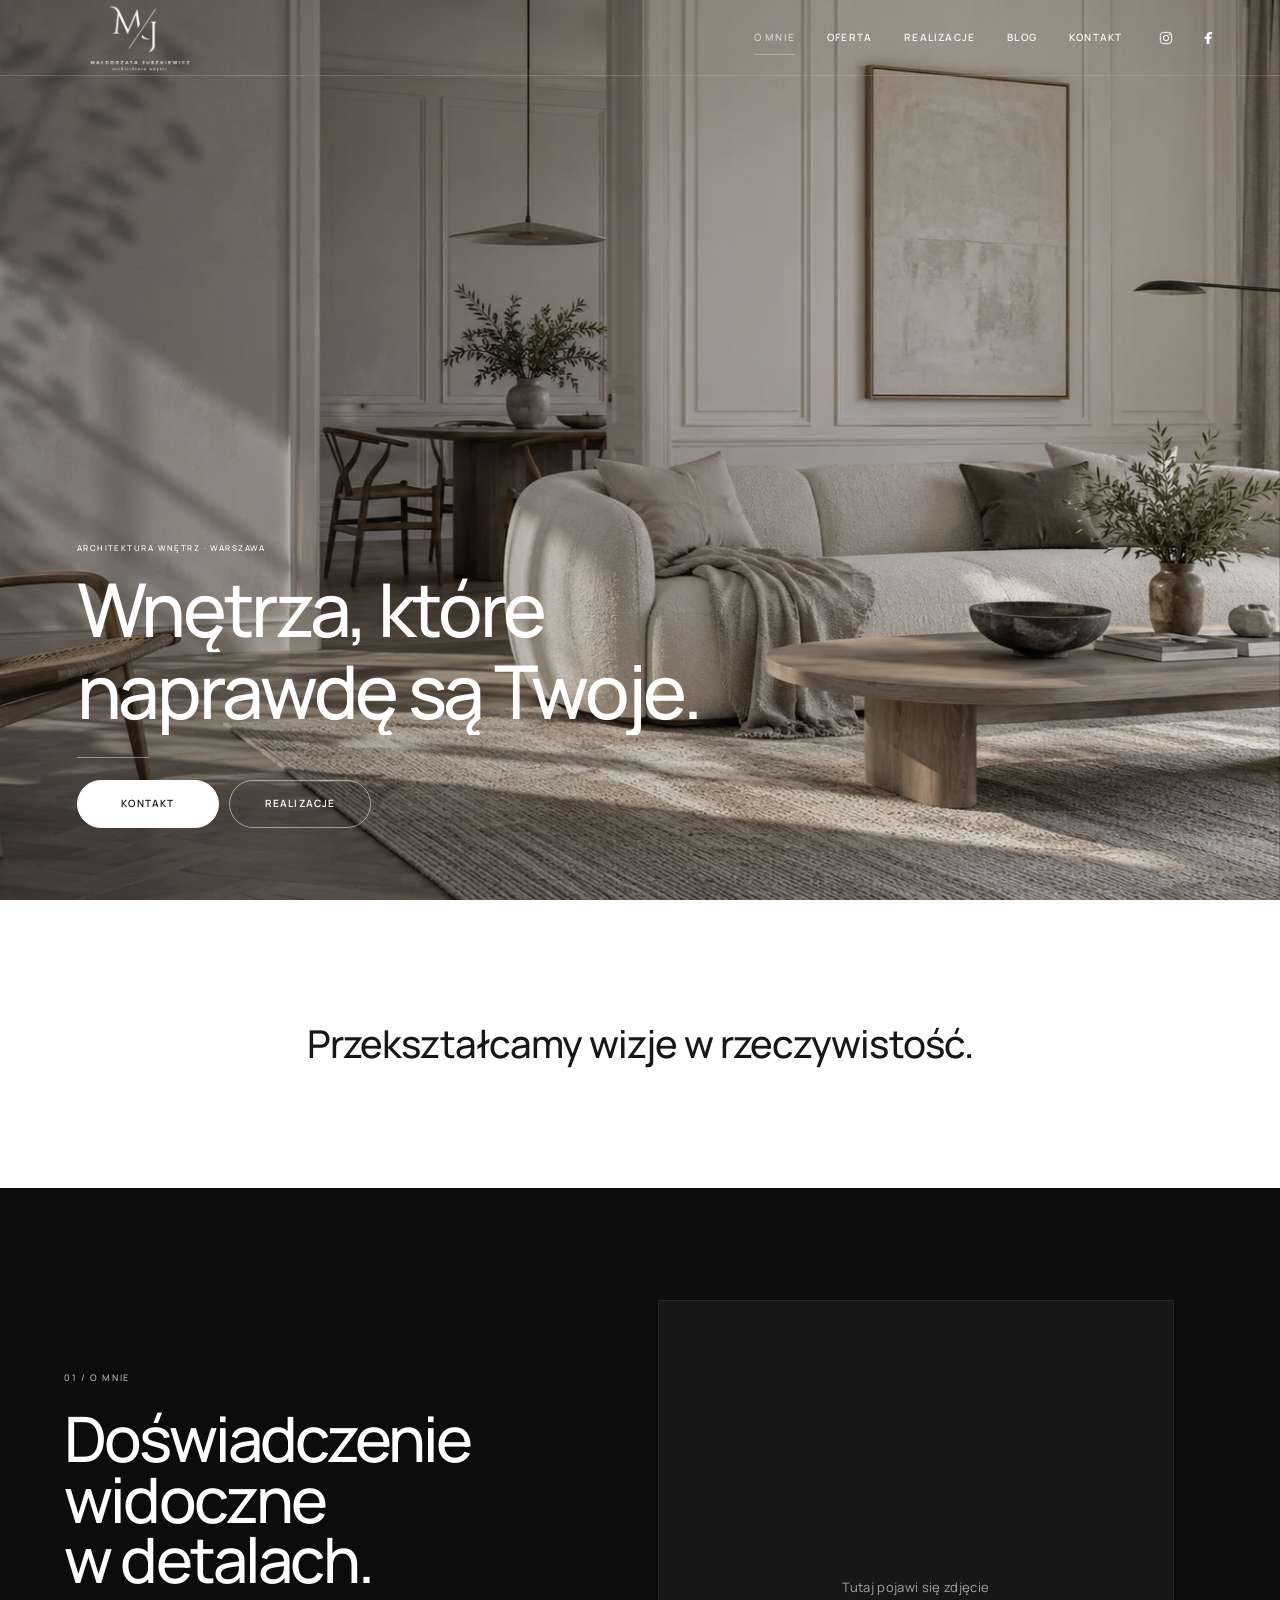
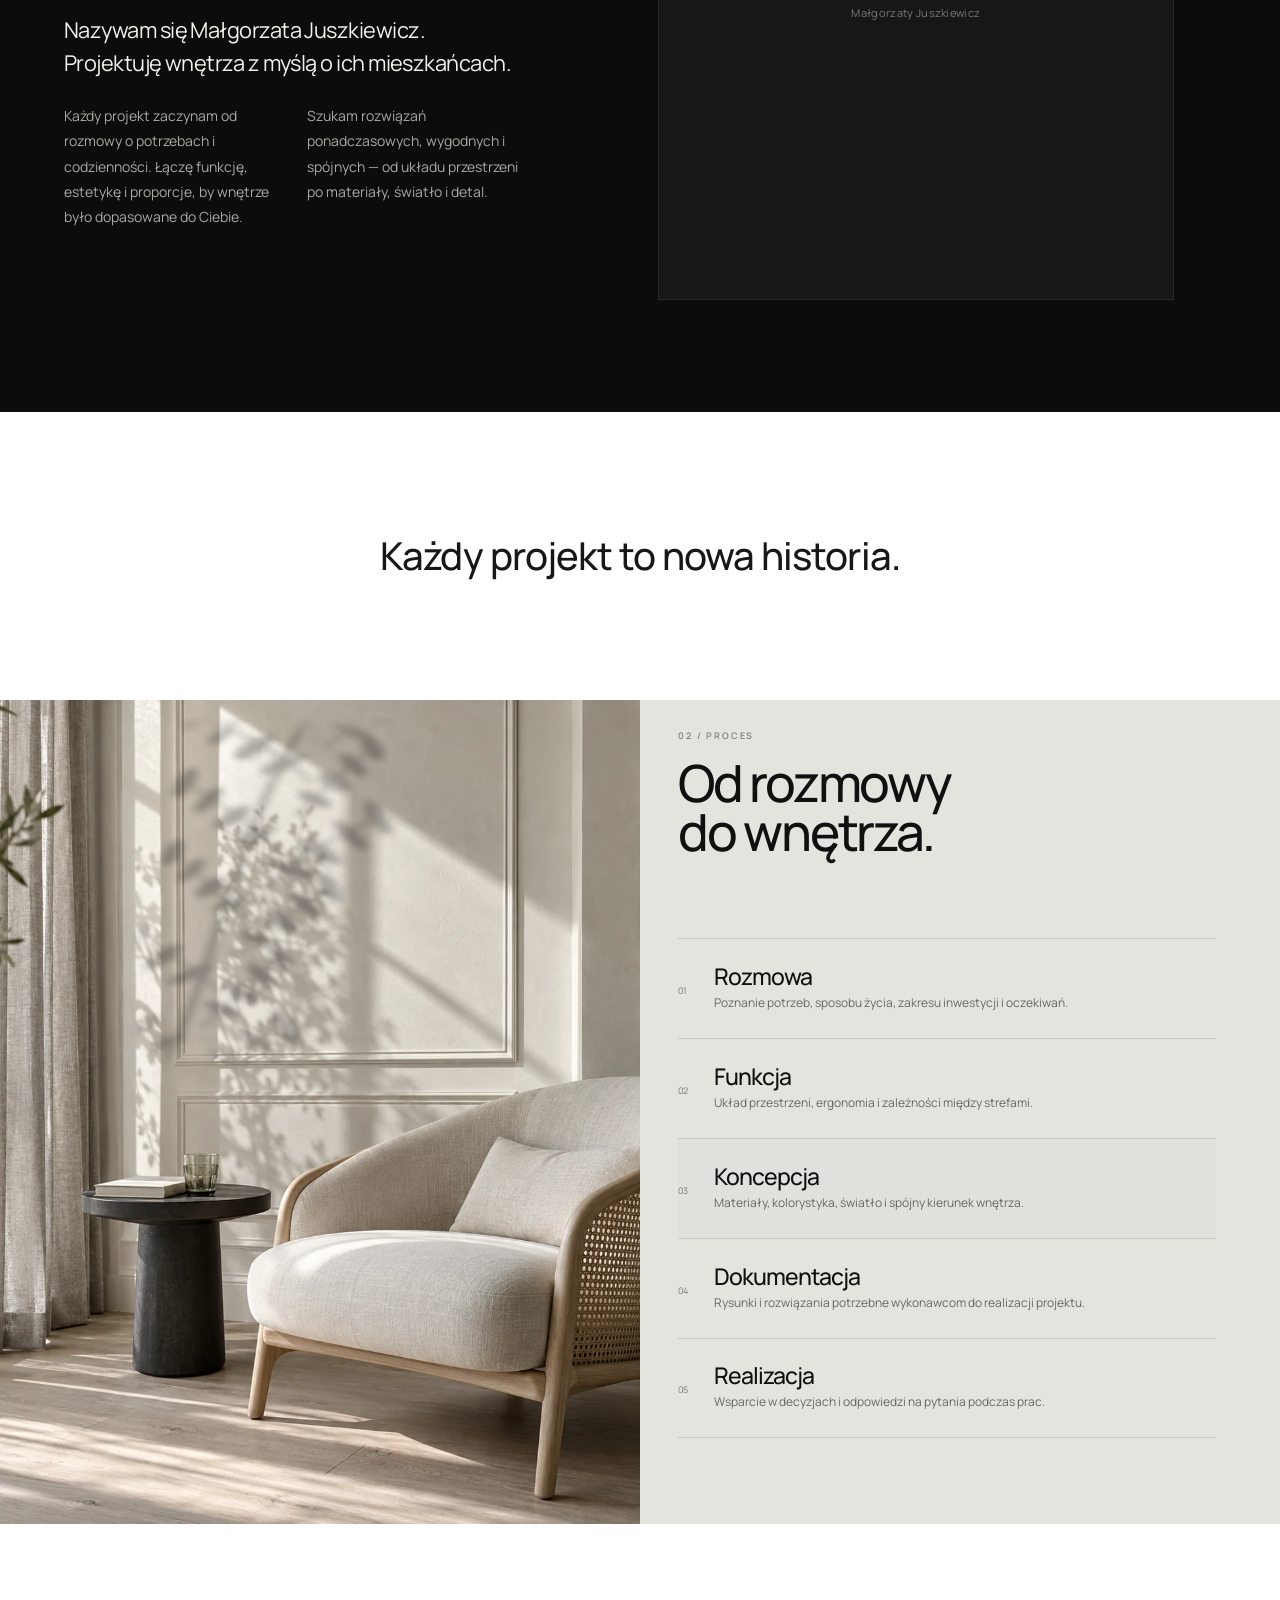
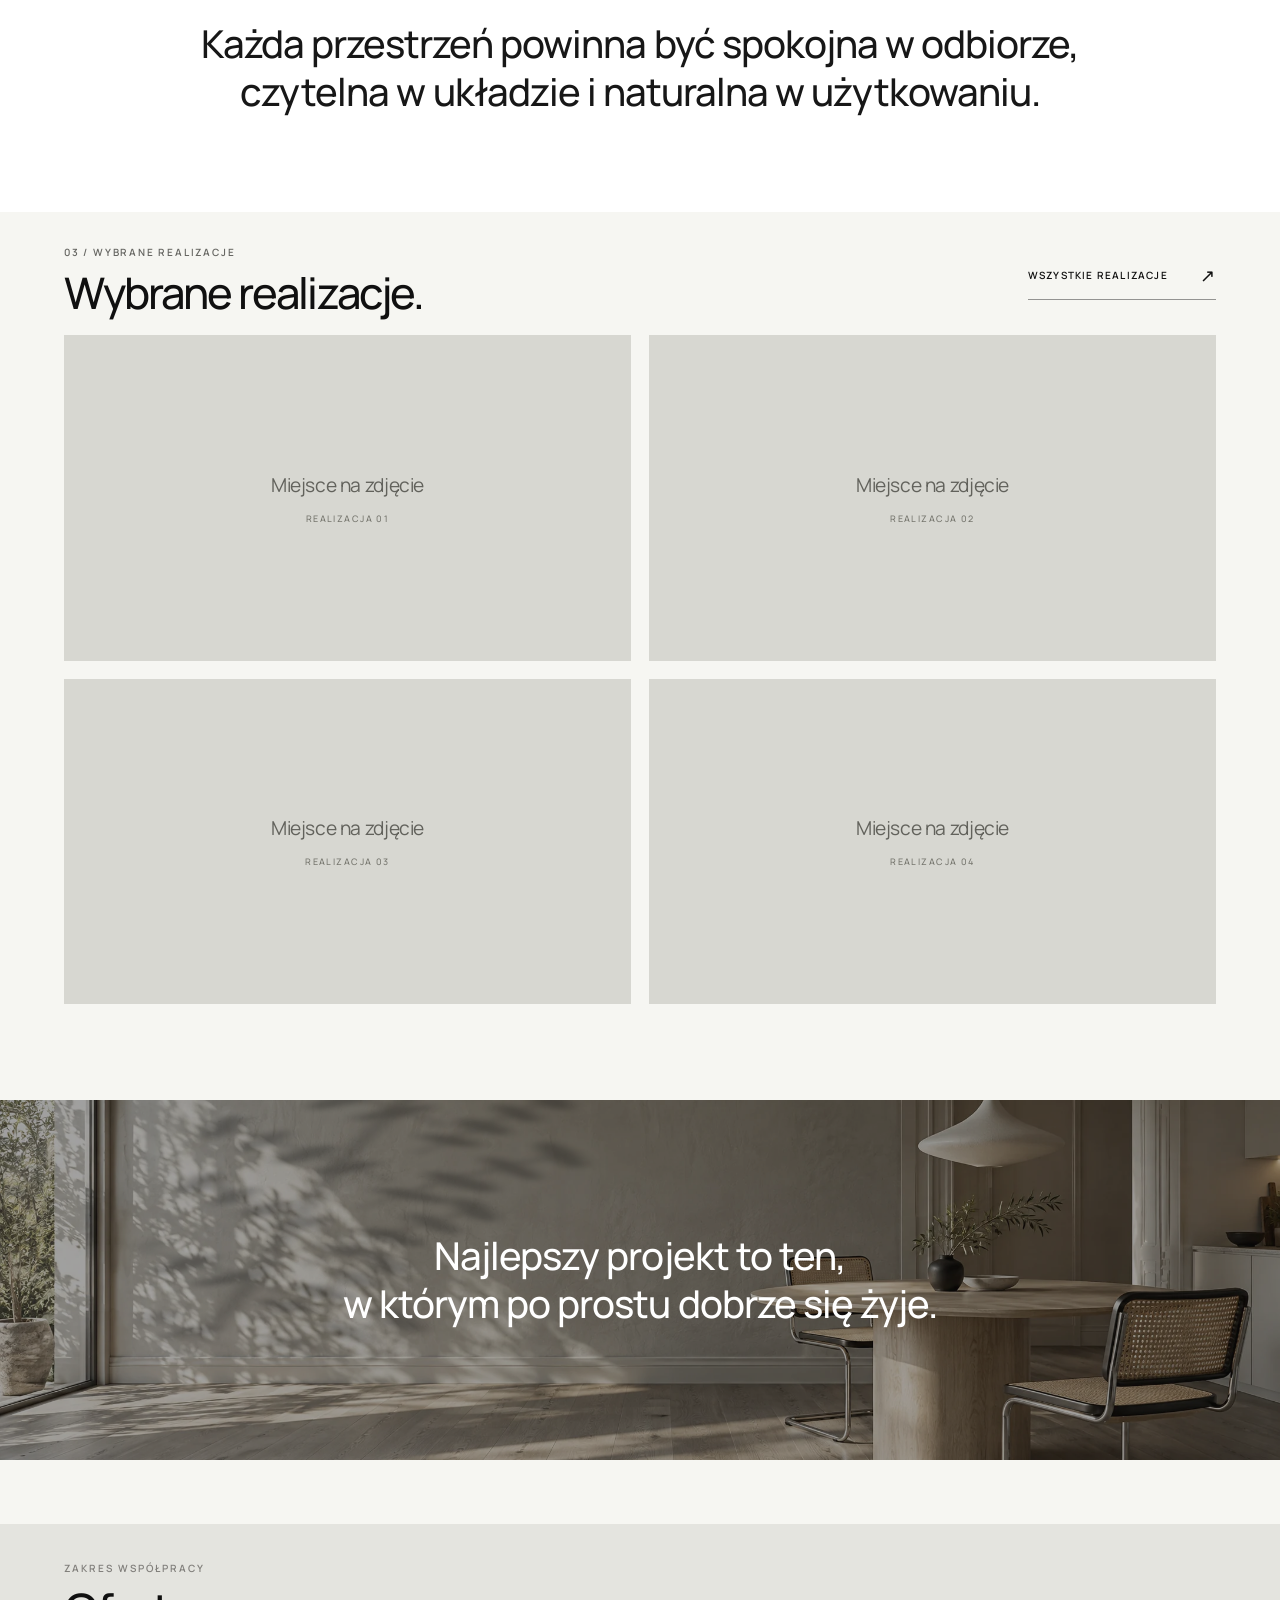
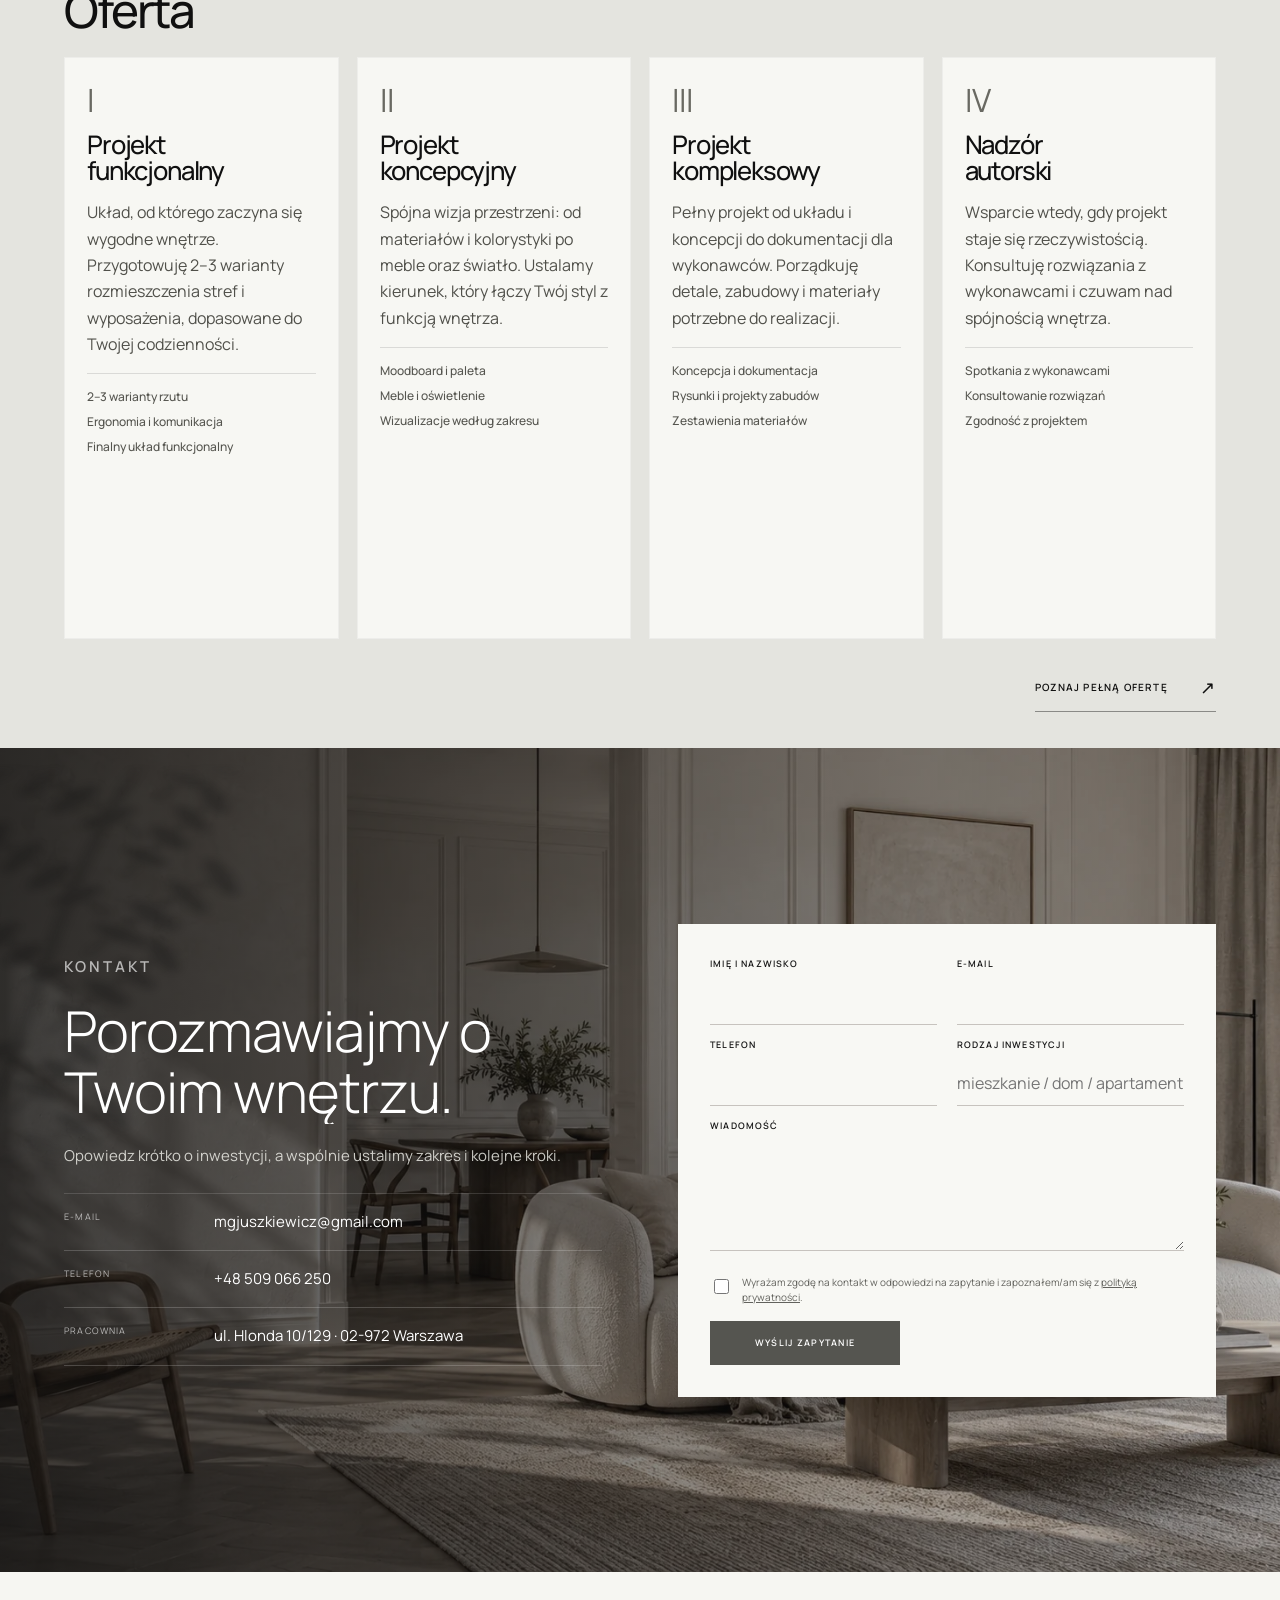
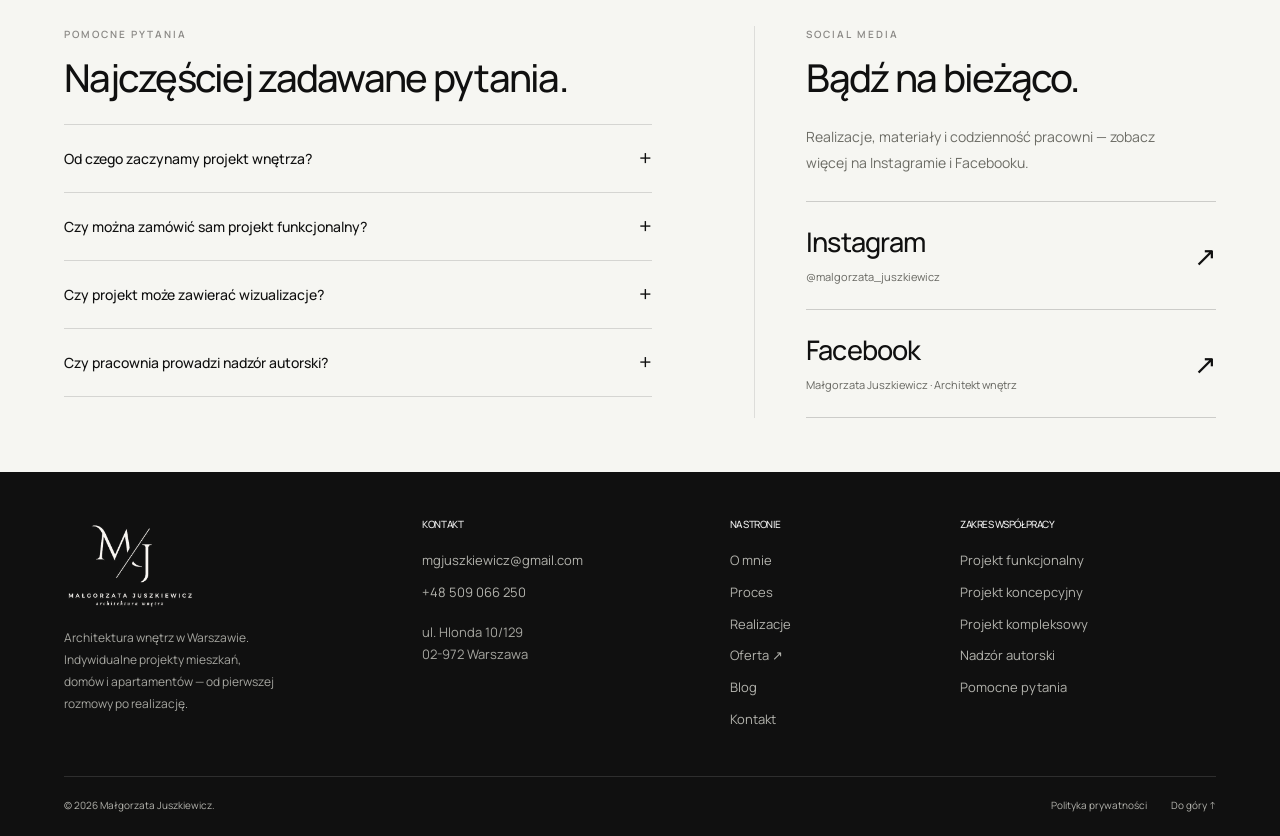
==== commit 303b8ce6: "Unify subpage heroes and move wall shadows to compositor animation" ====
--- a/index.html
+++ b/index.html
@@ -16,7 +16,7 @@
 <link rel="stylesheet" href="quality-rework.css?v=20261024-4">
 <link rel="stylesheet" href="home-layout.css?v=20261024-6">
 <link rel="stylesheet" href="project-placeholders.css?v=20261025-4">
-<link rel="stylesheet" href="atelier-scenes.css?v=20261025-3">
+<link rel="stylesheet" href="atelier-scenes.css?v=20261025-4">
 </head>
 <body class="light-direction">
   <div class="scroll-progress" aria-hidden="true"><span></span></div>
@@ -170,6 +170,6 @@
 <script src="script.js?v=20261024"></script>
 <script src="revision.js?v=20261024-2"></script>
 <script src="light-scenes.js?v=20261024-1"></script>
-<script src="quiet-light.js?v=20261025-4"></script>
+<script src="quiet-light.js?v=20261025-5"></script>
 <script src="home-layout.js?v=20261024-3"></script>
 </body></html>
--- a/atelier-scenes.css
+++ b/atelier-scenes.css
@@ -1,9 +1,9 @@
 /* New neutral interior series. Images retain their natural material colours. */
 body.light-direction .hero.hero-static-approved .hero-approved-bg {background-image:url('atelier-hero-v2.webp')!important;background-position:50% center!important}
-body.light-direction .subpage-hero--offer .subpage-hero-bg {background-image:url('atelier-panorama-v2.webp')!important;background-position:50% center!important}
-body.light-direction .subpage-hero--projects .subpage-hero-bg {background-image:url('atelier-hero-v2.webp')!important;background-position:50% 55%!important}
-body.light-direction .subpage-hero--articles .subpage-hero-bg {background-image:url('atelier-detail-v2.webp')!important;background-position:50% 48%!important}
-body.light-direction .subpage-hero--contact .subpage-hero-bg {background-image:url('atelier-panorama-v2.webp')!important;background-position:60% center!important}
+
+
+
+
 body.client-subpage .mjx-hero {height:clamp(260px,35svh,360px)!important;min-height:0!important}
 body.client-subpage .subpage-hero-inner {padding-bottom:28px!important}
 body.client-subpage .subpage-hero-inner h1 {font-size:clamp(36px,4vw,54px)!important;color:#fff!important}
@@ -31,3 +31,13 @@
 /* Only the calibrated photo-space wall mask animates. No broad overlay on furniture. */
 .light-scene--hero>.light-shadow,.subpage-hero>.light-shadow,.mj-workflow-image>.light-shadow,.light-break>.light-shadow,.mj-home-contact-photo>.light-shadow {display:none!important}
 .mj-home-contact-photo.quiet-light-ready::after {display:none}
+
+/* One shared hero treatment on every main subpage. */
+body.light-direction.client-subpage .subpage-hero .subpage-hero-bg {background-image:url('atelier-panorama-v2.webp')!important;background-position:50% center!important}
+body.client-subpage .subpage-hero .subpage-hero-inner {padding:0 5vw 28px!important;display:flex;align-items:flex-end;justify-content:flex-start}
+.wall-shadow-region {position:absolute;overflow:hidden;pointer-events:none;mask-image:linear-gradient(90deg,transparent,#000 8%,#000 90%,transparent)}
+.wall-shadow-feather {position:absolute;inset:0;mask-image:linear-gradient(transparent,#000 6%,#000 88%,transparent)}
+.wall-shadow-leaves {position:absolute;inset:-20%;background-position:center;background-size:100% 100%;background-repeat:no-repeat;opacity:.3;transform-origin:50% 85%;animation:wall-leaves-sway 6s ease-in-out infinite alternate;animation-play-state:paused;will-change:transform}
+@keyframes wall-leaves-sway {from {transform:translate3d(-8%,-1%,0) rotate(-1deg)}to {transform:translate3d(8%,1%,0) rotate(1deg)}}
+@media(max-width:760px) {body.client-subpage .subpage-hero .subpage-hero-inner {padding:0 6vw 28px!important}}
+@media(prefers-reduced-motion:reduce) {.wall-shadow-leaves {animation:none!important}}
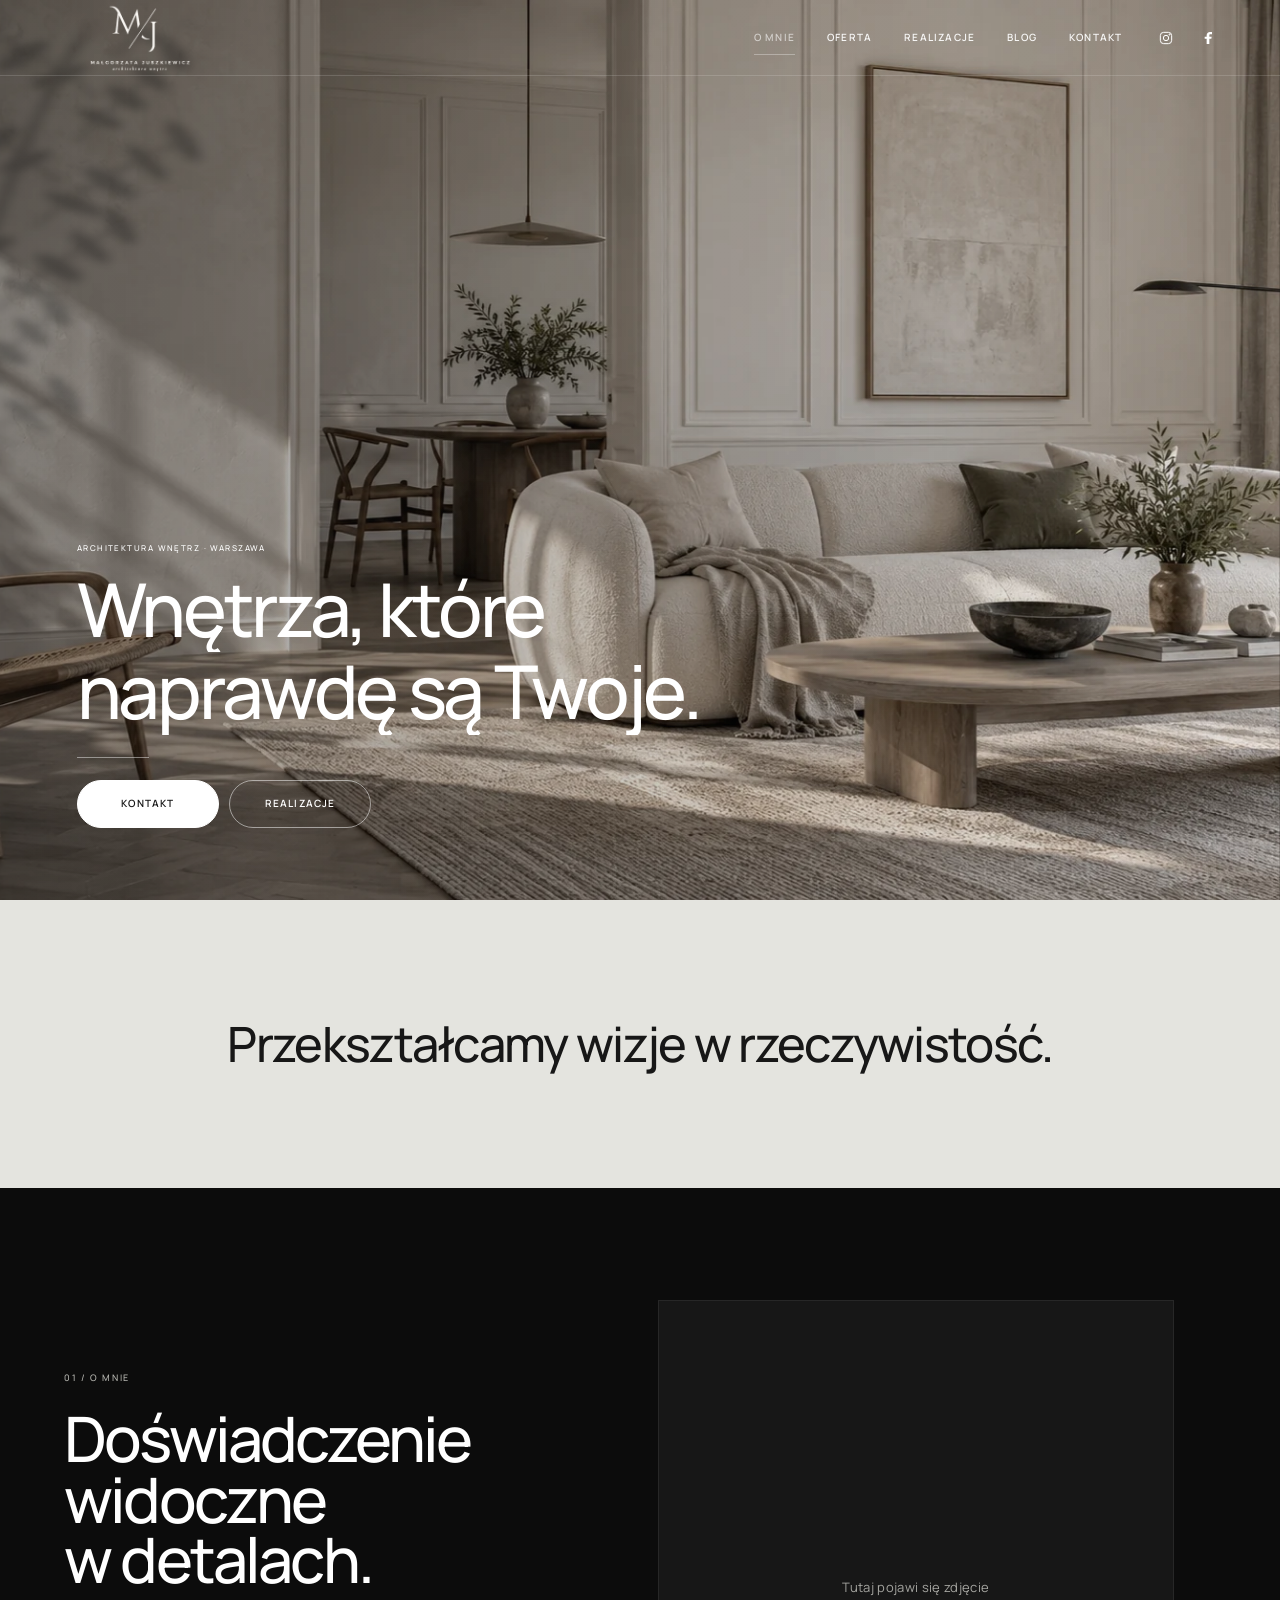
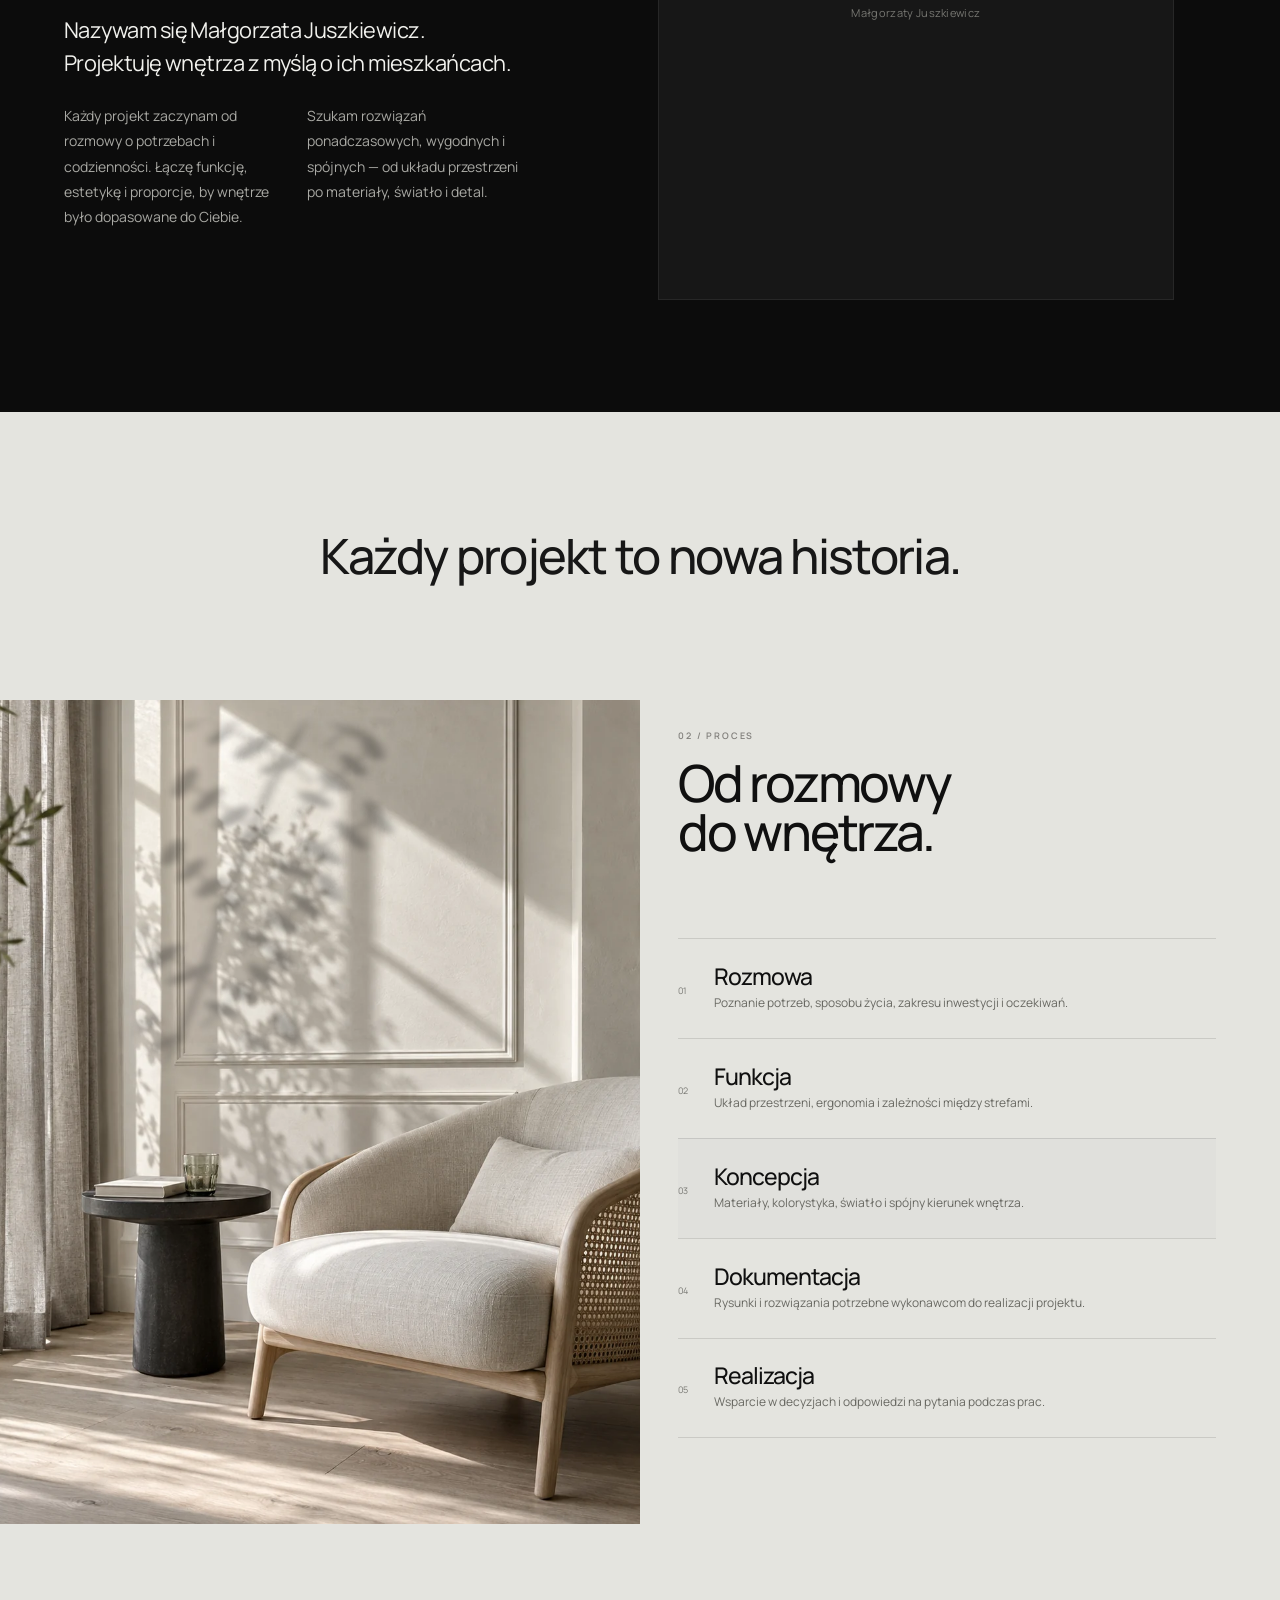
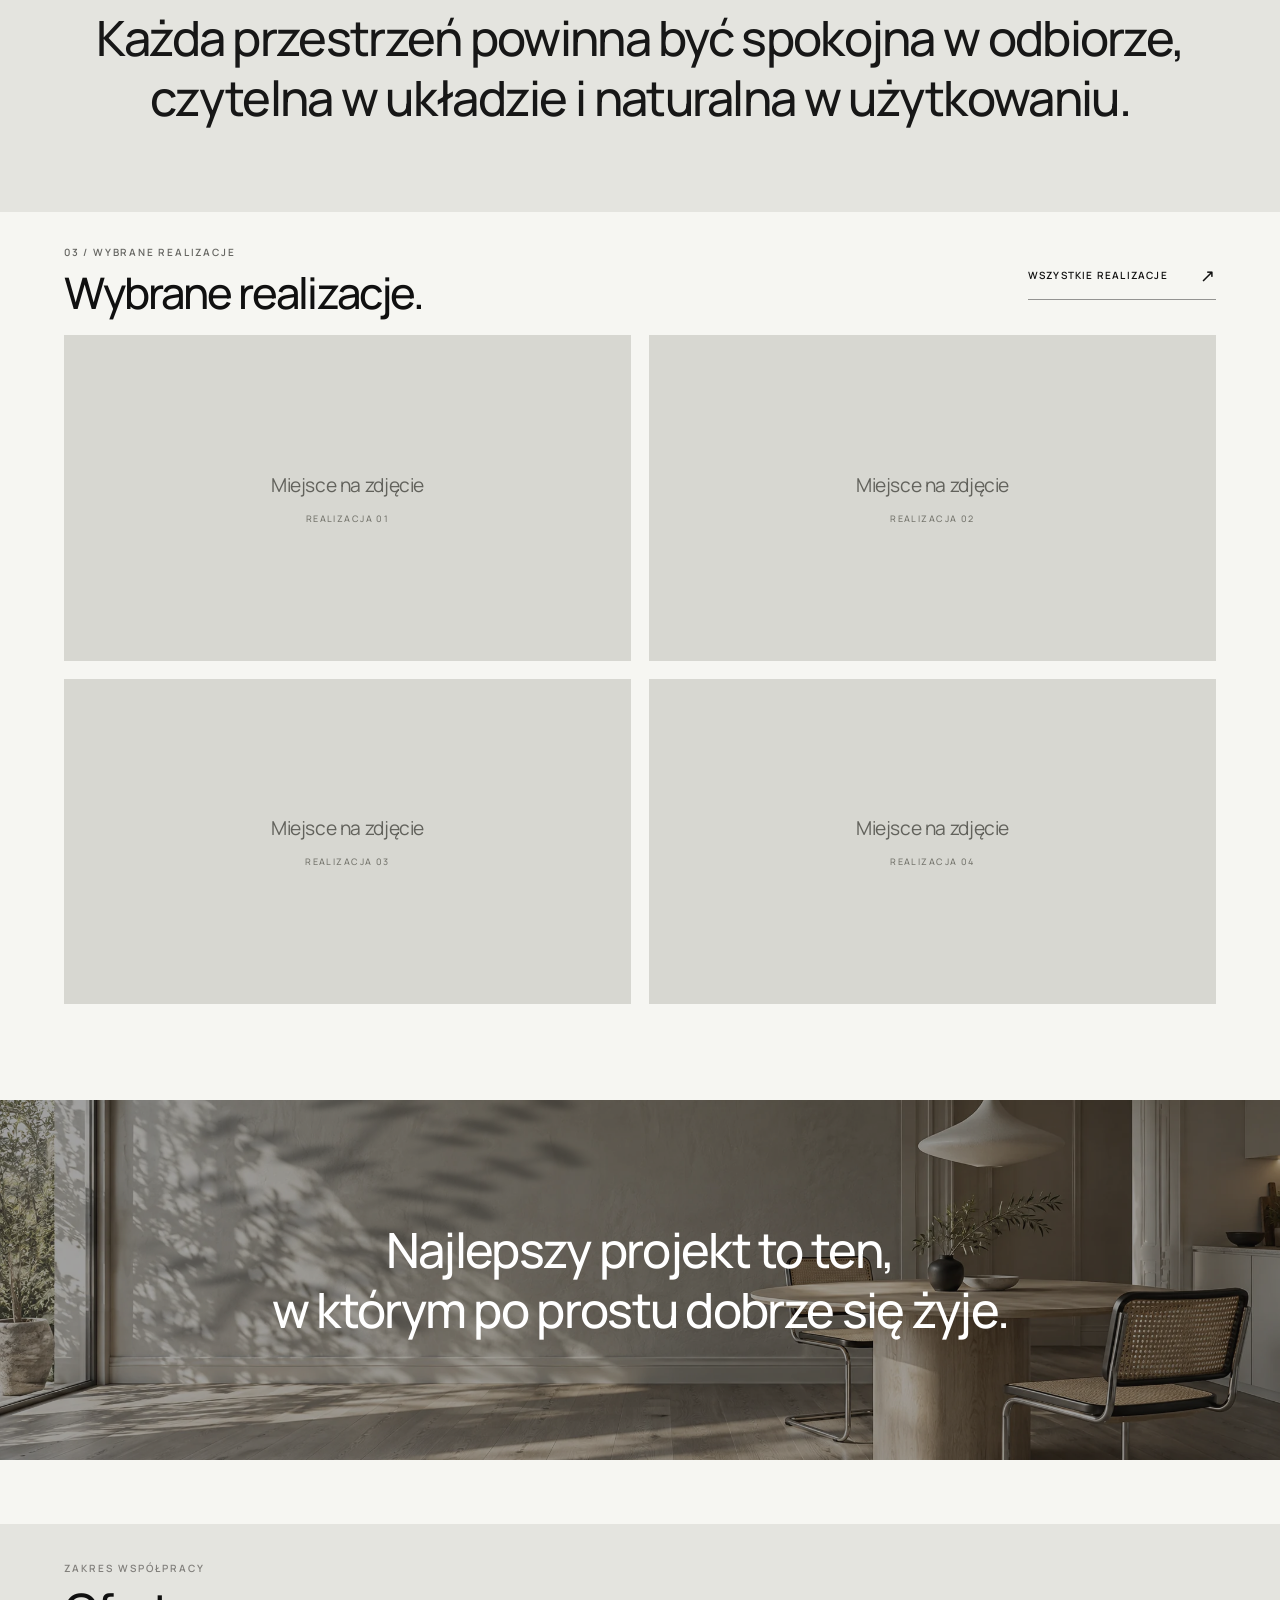
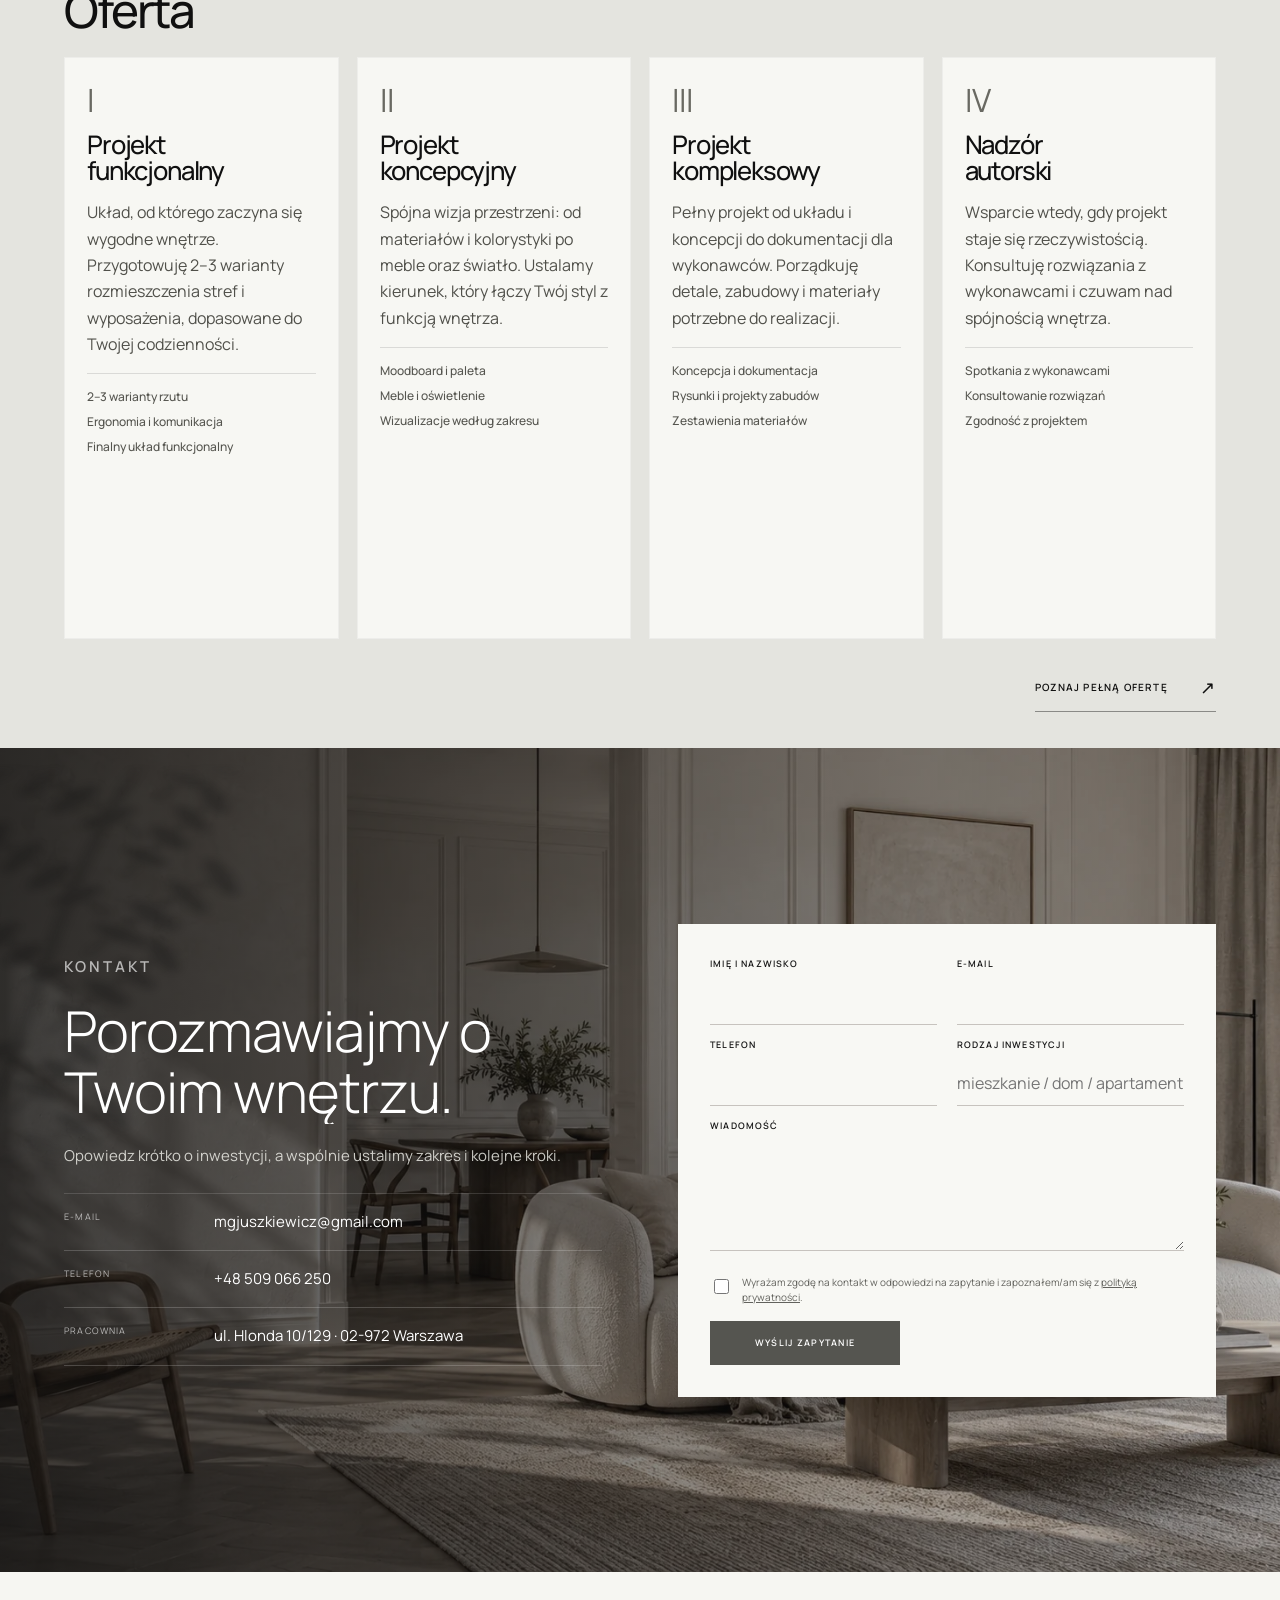
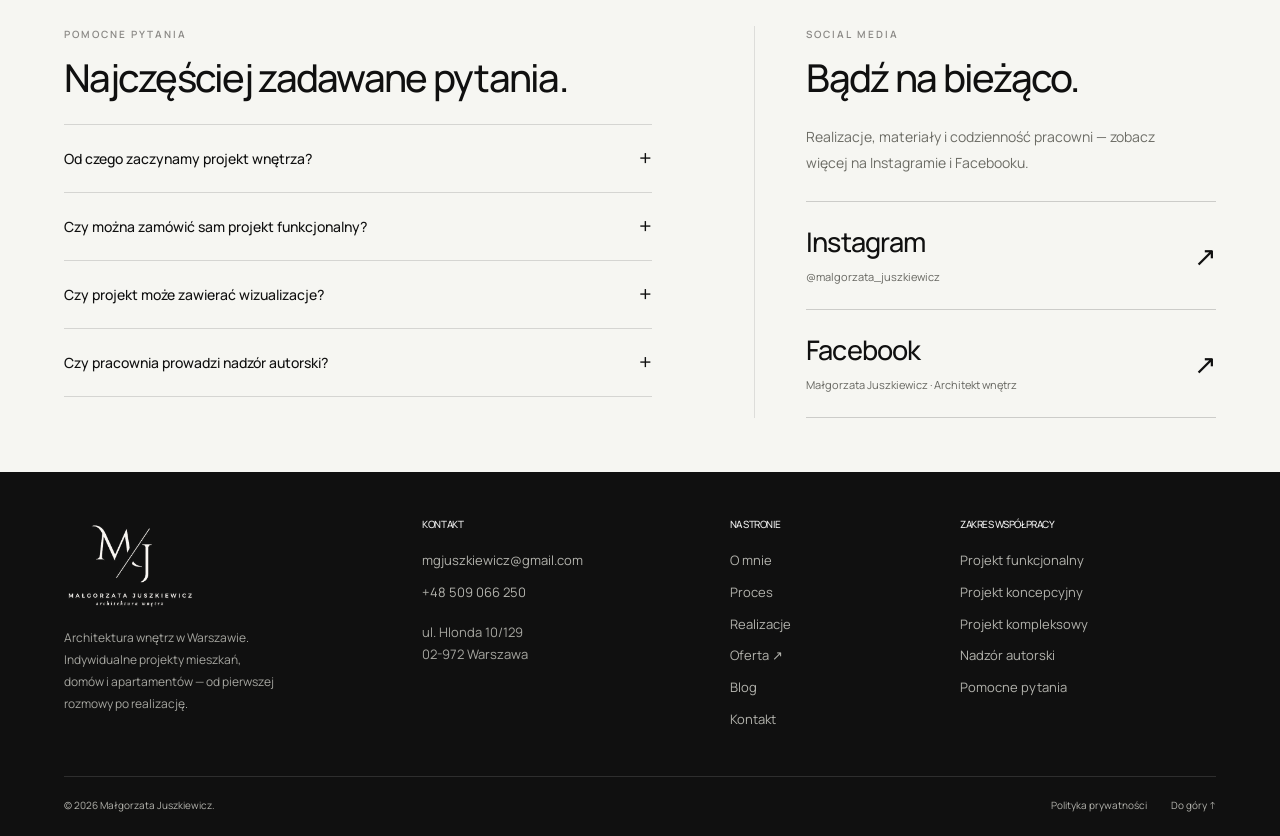
==== commit a8fd38a6: "Unify larger statement bands and speed up principles animation" ====
--- a/index.html
+++ b/index.html
@@ -17,6 +17,7 @@
 <link rel="stylesheet" href="home-layout.css?v=20261024-6">
 <link rel="stylesheet" href="project-placeholders.css?v=20261025-4">
 <link rel="stylesheet" href="atelier-scenes.css?v=20261025-4">
+<link rel="stylesheet" href="statement-bands.css?v=20261101-1">
 </head>
 <body class="light-direction">
   <div class="scroll-progress" aria-hidden="true"><span></span></div>
@@ -171,5 +172,5 @@
 <script src="revision.js?v=20261024-2"></script>
 <script src="light-scenes.js?v=20261024-1"></script>
 <script src="quiet-light.js?v=20261025-5"></script>
-<script src="home-layout.js?v=20261024-3"></script>
+<script src="home-layout.js?v=20261101-1"></script>
 </body></html>
--- a/statement-bands.css
+++ b/statement-bands.css
@@ -0,0 +1,29 @@
+/* Consistent typography and neutral paper for all statement bands. */
+:root {--statement-type:clamp(34px,3.8vw,60px);--statement-leading:1.23;--statement-tracking:-.035em;--home-band-type:var(--statement-type);--home-band-leading:var(--statement-leading);--home-band-spacing:var(--statement-tracking)}
+body .home-text-band {background:#e4e4df;color:#171717}
+body .home-text-band>p,body .home-principles-item,body .light-break .light-break-line,body.client-subpage .mj-contact-closing blockquote,body.client-subpage .mj-contact-intro h2,body .mj-offer-note>p {font:500 var(--statement-type)/var(--statement-leading) var(--sans)!important;letter-spacing:var(--statement-tracking)!important;text-transform:none!important;text-wrap:balance}
+body .home-text-band>p,body .home-principles-stage {max-width:1440px}
+body .light-break .light-break-copy {max-width:1100px;width:70%}
+body .mj-home-quote .light-break-copy {width:100%;max-width:1200px}
+body.client-subpage .mj-contact-intro {padding:48px 3vw;background:#e4e4df}
+body.client-subpage .mj-contact-intro h2 {margin:0 0 22px}
+body.client-subpage .mj-contact-intro p {font-size:clamp(12px,.95vw,18px);line-height:1.65;max-width:none;text-wrap:pretty}
+body.client-subpage .mj-contact-closing {min-height:var(--home-band-height,288px);display:flex;align-items:center;justify-content:center;padding:48px 5vw;background:#e4e4df;box-sizing:border-box}
+body.client-subpage .mj-contact-closing blockquote {max-width:1300px;text-align:center;margin:0}
+/* Move the entire photograph and its calibrated wall-shadow layer together. */
+body .home-workflow .mj-workflow-image {overflow:hidden}
+body .home-workflow .mj-workflow-image>img,body .home-workflow .mj-workflow-image>.quiet-light-canvas {transform:scale(1);transition:transform .8s cubic-bezier(.2,.65,.3,1);transform-origin:center}
+@media(hover:hover) and (pointer:fine) {
+ body .home-workflow .mj-workflow-image:hover>img,body .home-workflow .mj-workflow-image:hover>.quiet-light-canvas {transform:scale(1.045)}
+}
+body .mj-principle-word {transition-duration:.48s,.38s,.48s;transition-delay:calc(var(--word-index)*22ms)}
+@media(min-width:1100px) {body.client-subpage .mj-contact-intro p {white-space:nowrap}}
+@media(max-width:760px) {
+ :root {--statement-type:clamp(28px,7.5vw,34px)}
+ body .home-text-band {padding:36px 6vw}
+ body .light-break .light-break-copy {width:100%}
+ body.client-subpage .mj-contact-intro {padding:36px 6vw}
+ body.client-subpage .mj-contact-intro p {font-size:14px;white-space:normal}
+ body.client-subpage .mj-contact-closing {min-height:240px;padding:36px 6vw}
+}
+@media(prefers-reduced-motion:reduce) {body .home-workflow .mj-workflow-image>img,body .home-workflow .mj-workflow-image>.quiet-light-canvas {transition:none!important;transform:none!important}}
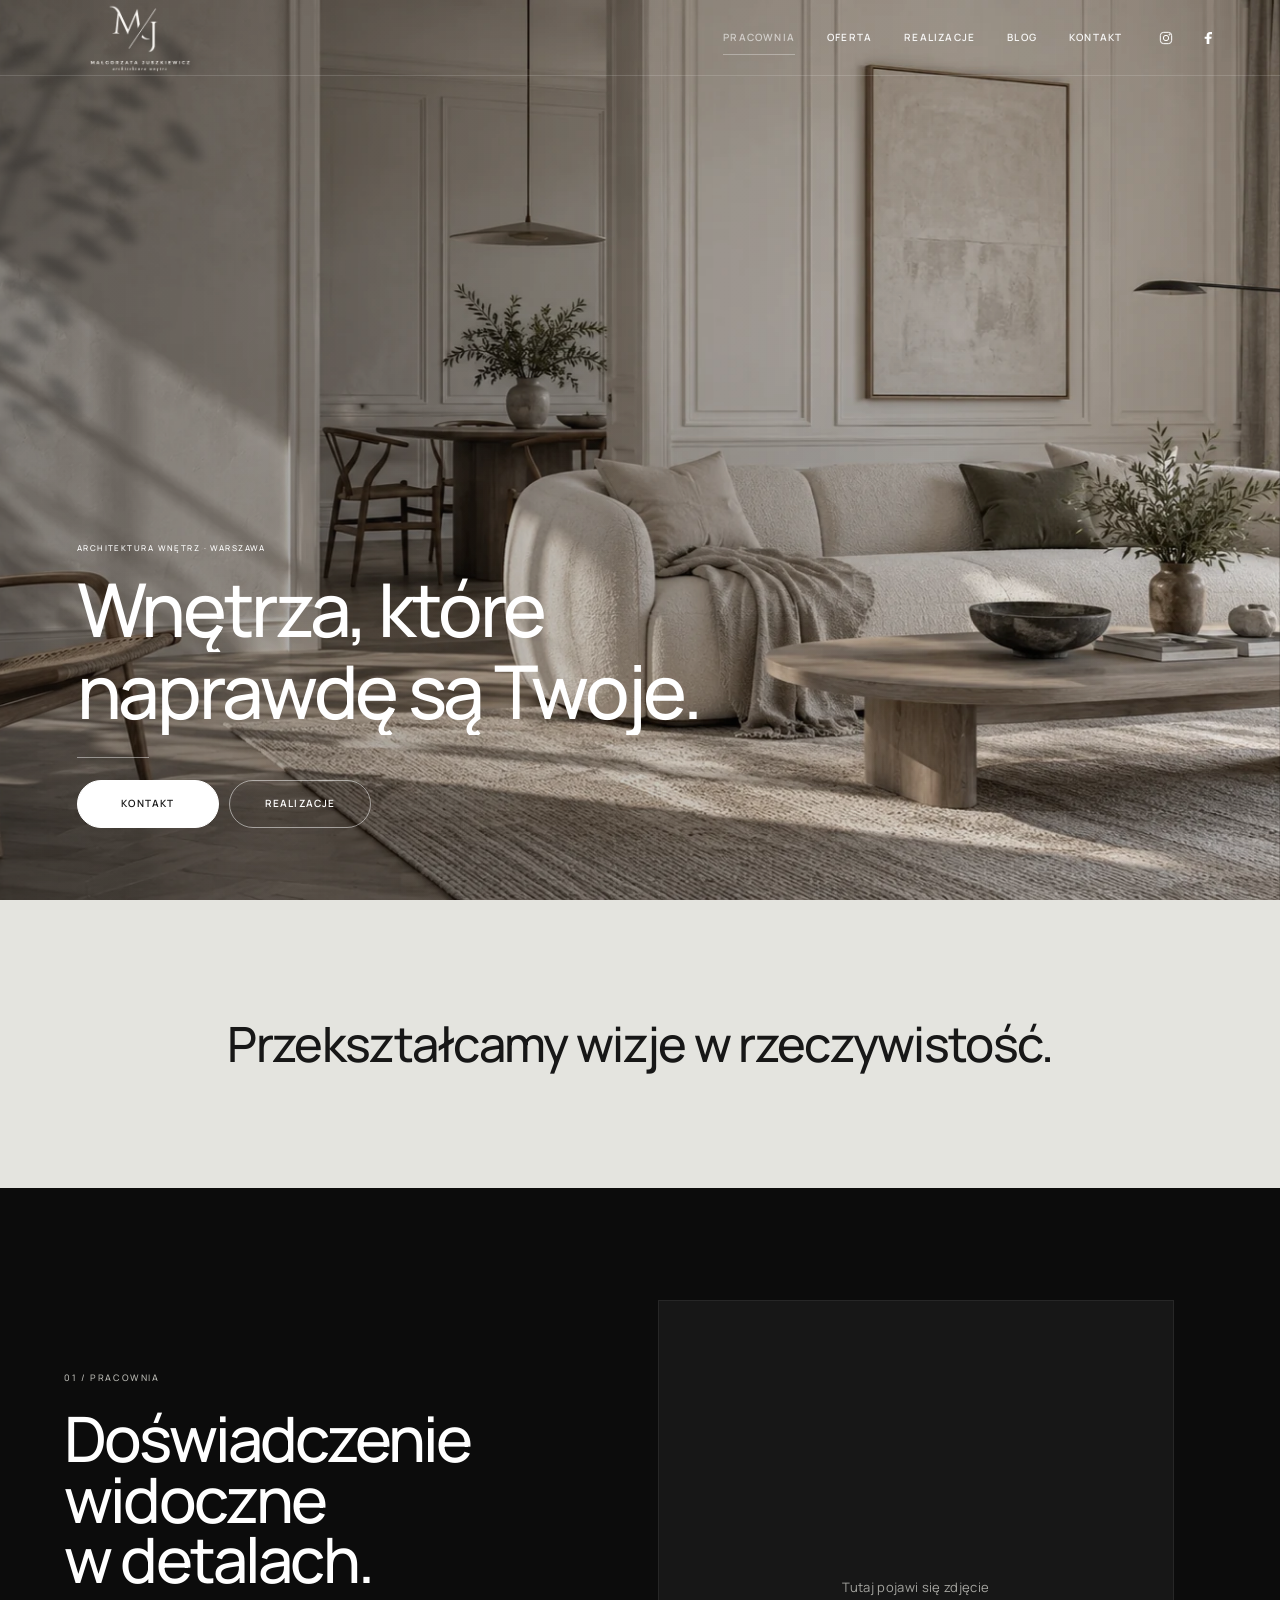
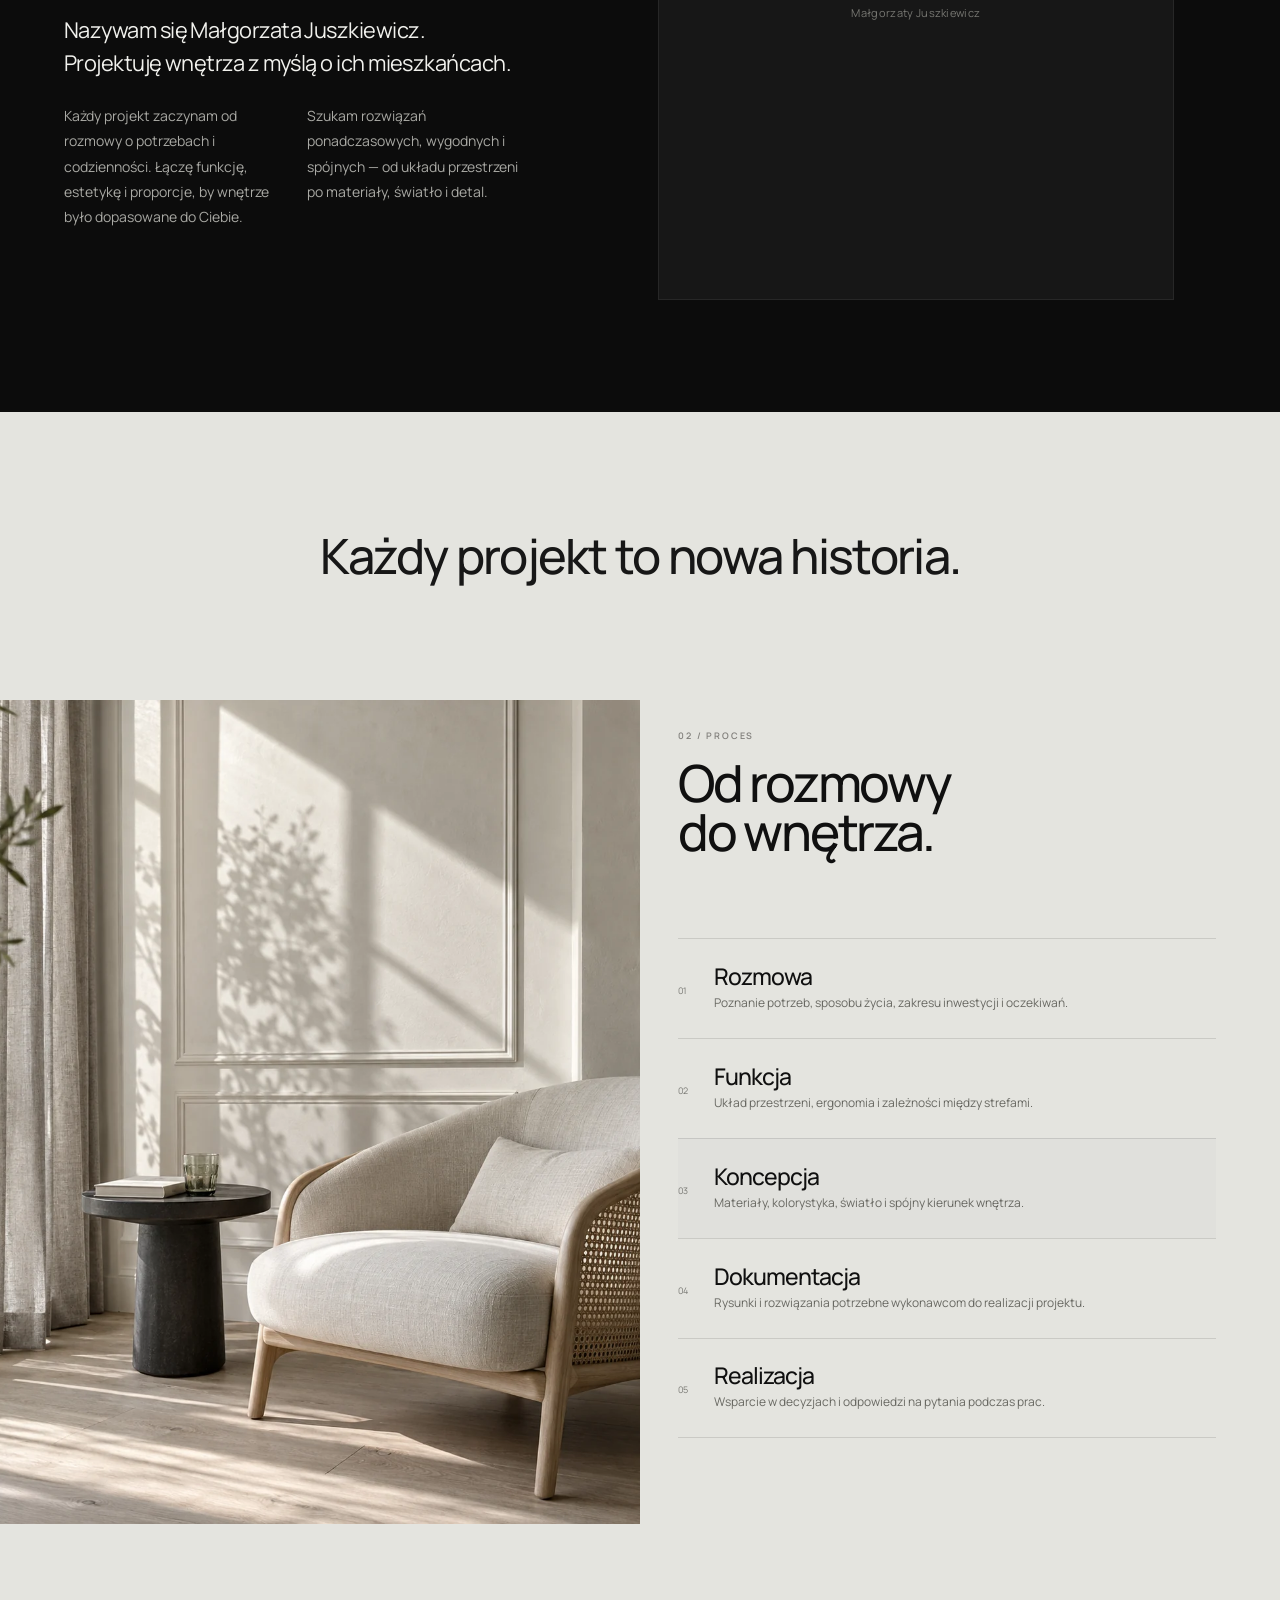
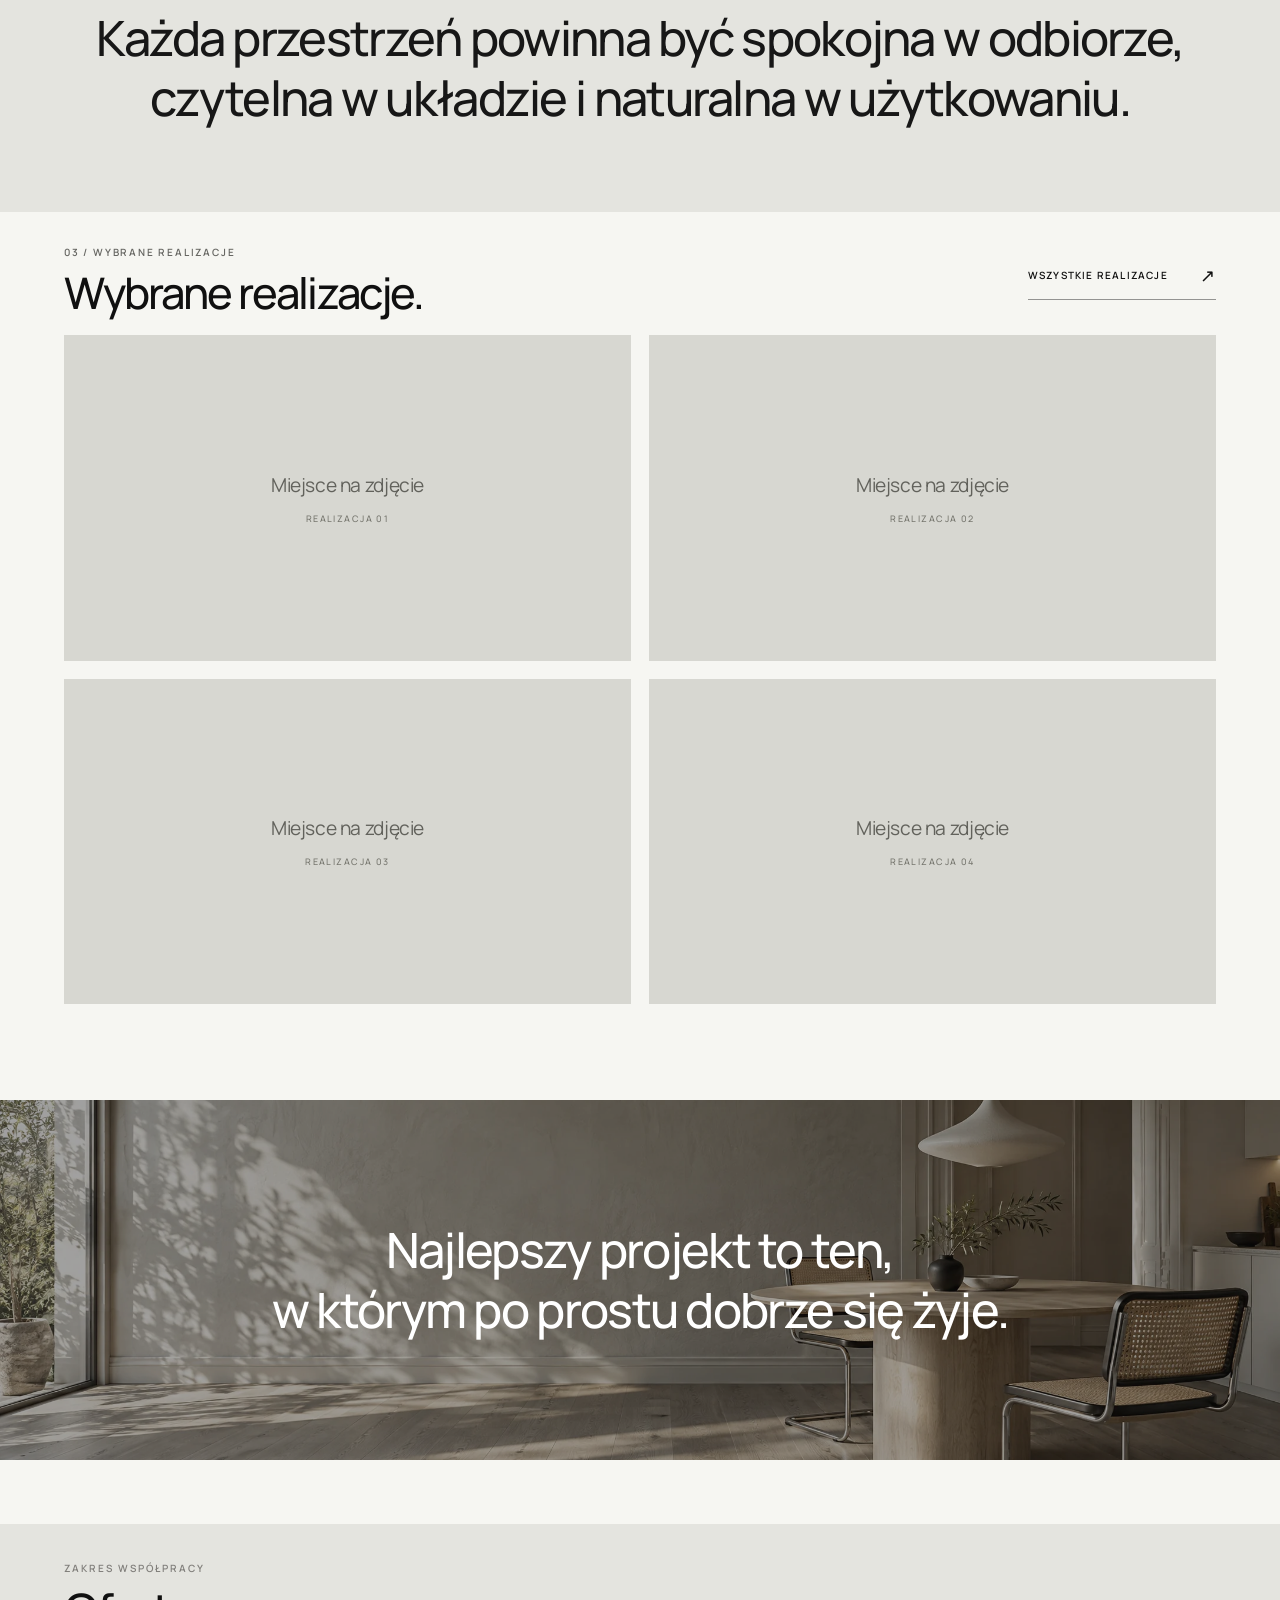
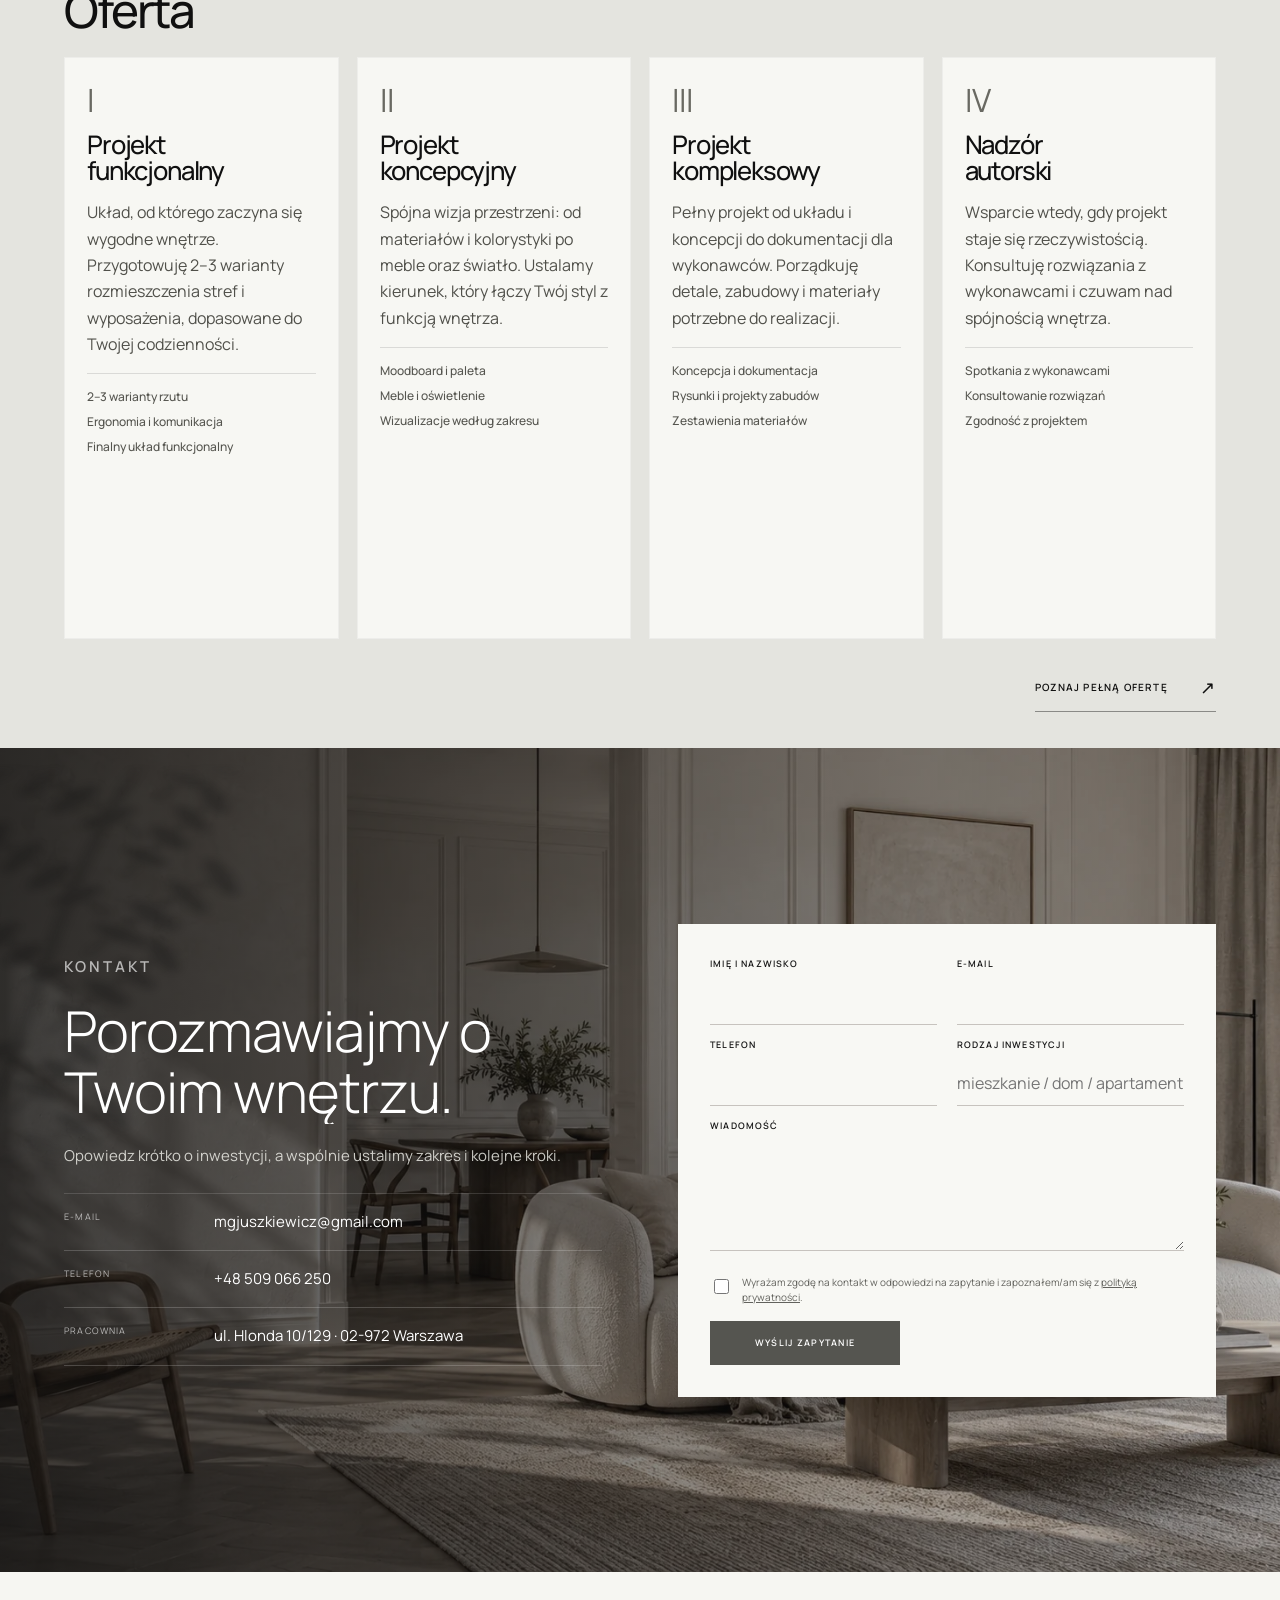
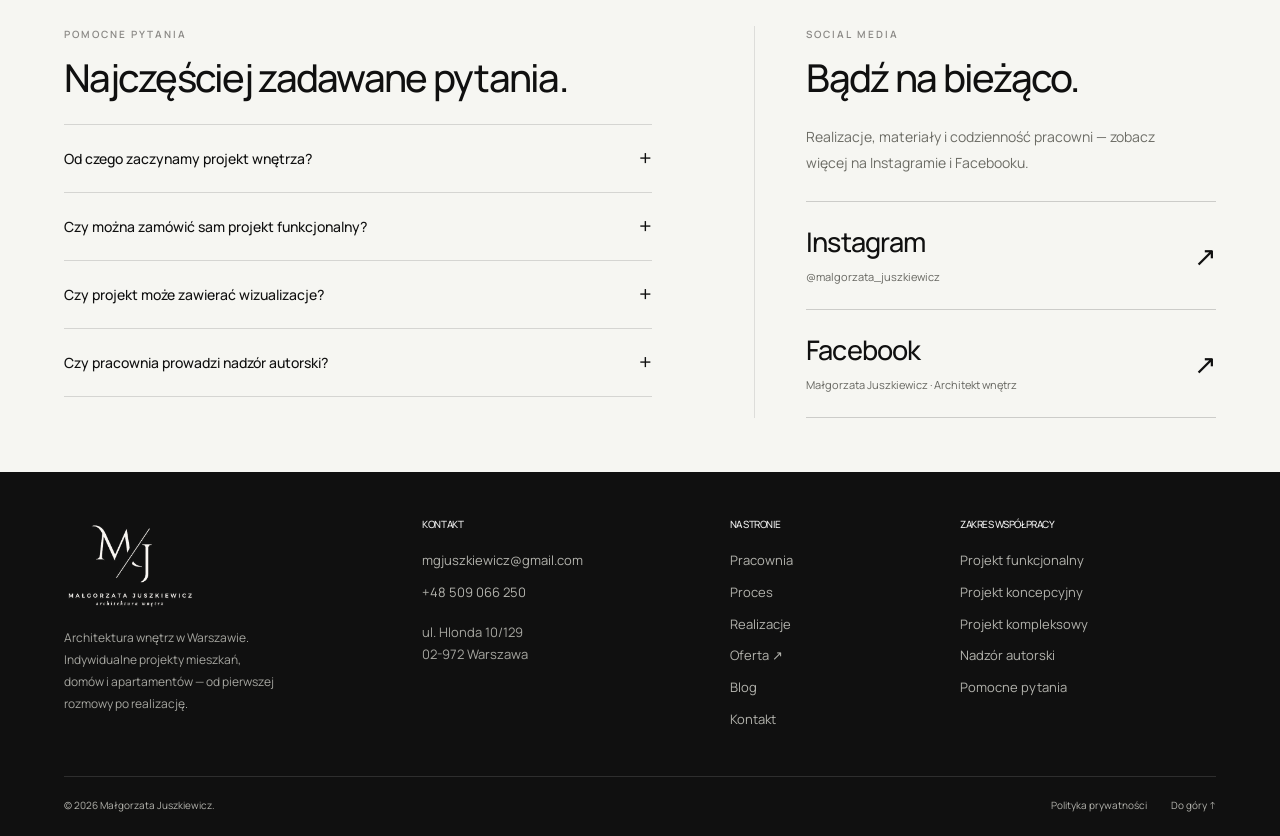
==== commit 31bd76cd: "Restore studio naming and match address hover to contact links" ====
--- a/index.html
+++ b/index.html
@@ -14,10 +14,10 @@
   <link rel="stylesheet" href="revision.css?v=20261024-2">
 <link rel="stylesheet" href="light-scenes.css?v=20261024-4">
 <link rel="stylesheet" href="quality-rework.css?v=20261024-4">
-<link rel="stylesheet" href="home-layout.css?v=20261024-6">
+<link rel="stylesheet" href="home-layout.css?v=20261101-1">
 <link rel="stylesheet" href="project-placeholders.css?v=20261025-4">
 <link rel="stylesheet" href="atelier-scenes.css?v=20261025-4">
-<link rel="stylesheet" href="statement-bands.css?v=20261101-1">
+<link rel="stylesheet" href="statement-bands.css?v=20261101-2">
 </head>
 <body class="light-direction">
   <div class="scroll-progress" aria-hidden="true"><span></span></div>
@@ -33,7 +33,7 @@
     </button>
 
     <nav class="main-nav" aria-label="Nawigacja główna">
-      <a href="#pracownia">O mnie</a>
+      <a href="#pracownia">Pracownia</a>
       <a href="oferta.html">Oferta</a>
       <a href="projekty.html">Realizacje</a>
       <a href="artykuly.html">Blog</a>
@@ -62,7 +62,7 @@
     <section class="home-text-band" aria-label="Nasze podejście"><p>Przekształcamy wizje w rzeczywistość.</p></section>
     <section class="mj-about mj-opening-about mj-home-screen" id="pracownia" aria-labelledby="about-title">
       <div class="mj-opening-about-copy">
-        <p class="mj-opening-about-label">01 / O MNIE</p>
+        <p class="mj-opening-about-label">01 / PRACOWNIA</p>
         <h2 id="about-title">Doświadczenie<br>widoczne<br>w detalach.</h2>
         <p class="mj-opening-about-lead">Nazywam się Małgorzata Juszkiewicz. Projektuję wnętrza z myślą o ich mieszkańcach.</p>
         <div class="mj-opening-about-details">
@@ -149,7 +149,7 @@
     <div class="mj-home-footer-grid">
       <div class="mj-home-footer-brand"><a href="#start" aria-label="Małgorzata Juszkiewicz — początek strony"><img src="logo-light.png" alt="Małgorzata Juszkiewicz" loading="lazy"></a><p>Architektura wnętrz w Warszawie. Indywidualne projekty mieszkań, domów i apartamentów — od pierwszej rozmowy po realizację.</p></div>
       <div><h2>Kontakt</h2><a href="mailto:mgjuszkiewicz@gmail.com">mgjuszkiewicz@gmail.com</a><a href="tel:+48509066250">+48 509 066 250</a><p>ul. Hlonda 10/129<br>02-972 Warszawa</p></div>
-      <nav aria-label="Nawigacja w stopce"><h2>Na stronie</h2><a href="#pracownia">O mnie</a><a href="#proces">Proces</a><a href="projekty.html">Realizacje</a><a href="oferta.html" target="_blank" rel="noopener">Oferta ↗</a><a href="artykuly.html">Blog</a><a href="#kontakt">Kontakt</a></nav>
+      <nav aria-label="Nawigacja w stopce"><h2>Na stronie</h2><a href="#pracownia">Pracownia</a><a href="#proces">Proces</a><a href="projekty.html">Realizacje</a><a href="oferta.html" target="_blank" rel="noopener">Oferta ↗</a><a href="artykuly.html">Blog</a><a href="#kontakt">Kontakt</a></nav>
       <div><h2>Zakres współpracy</h2><a href="oferta.html">Projekt funkcjonalny</a><a href="oferta.html">Projekt koncepcyjny</a><a href="oferta.html">Projekt kompleksowy</a><a href="oferta.html">Nadzór autorski</a><a href="#faq">Pomocne pytania</a></div>
     </div>
     <div class="mj-home-footer-bottom"><p>© <span id="year"></span> Małgorzata Juszkiewicz.</p><div><a href="polityka-prywatnosci.html">Polityka prywatności</a><a href="#start">Do góry ↑</a></div></div>
--- a/home-layout.css
+++ b/home-layout.css
@@ -292,3 +292,8 @@
 @media(max-width:680px) {
  body .mj-home-quote {height:320px;min-height:320px;margin-block:36px}
 }
+
+/* The studio address has the same gentle hover shift as email and telephone. */
+body .mj-home-contact-photo .contact-details>div {transition:padding-left .3s ease}
+@media(hover:hover) {body .mj-home-contact-photo .contact-details>div:hover {padding-left:8px}}
+@media(prefers-reduced-motion:reduce) {body .mj-home-contact-photo .contact-details>div {transition:none}}
--- a/statement-bands.css
+++ b/statement-bands.css
@@ -7,7 +7,7 @@
 body .mj-home-quote .light-break-copy {width:100%;max-width:1200px}
 body.client-subpage .mj-contact-intro {padding:48px 3vw;background:#e4e4df}
 body.client-subpage .mj-contact-intro h2 {margin:0 0 22px}
-body.client-subpage .mj-contact-intro p {font-size:clamp(12px,.95vw,18px);line-height:1.65;max-width:none;text-wrap:pretty}
+body.client-subpage .mj-contact-intro p {font-size:clamp(14px,1.1vw,18px);line-height:1.65;max-width:none;text-wrap:pretty}
 body.client-subpage .mj-contact-closing {min-height:var(--home-band-height,288px);display:flex;align-items:center;justify-content:center;padding:48px 5vw;background:#e4e4df;box-sizing:border-box}
 body.client-subpage .mj-contact-closing blockquote {max-width:1300px;text-align:center;margin:0}
 /* Move the entire photograph and its calibrated wall-shadow layer together. */
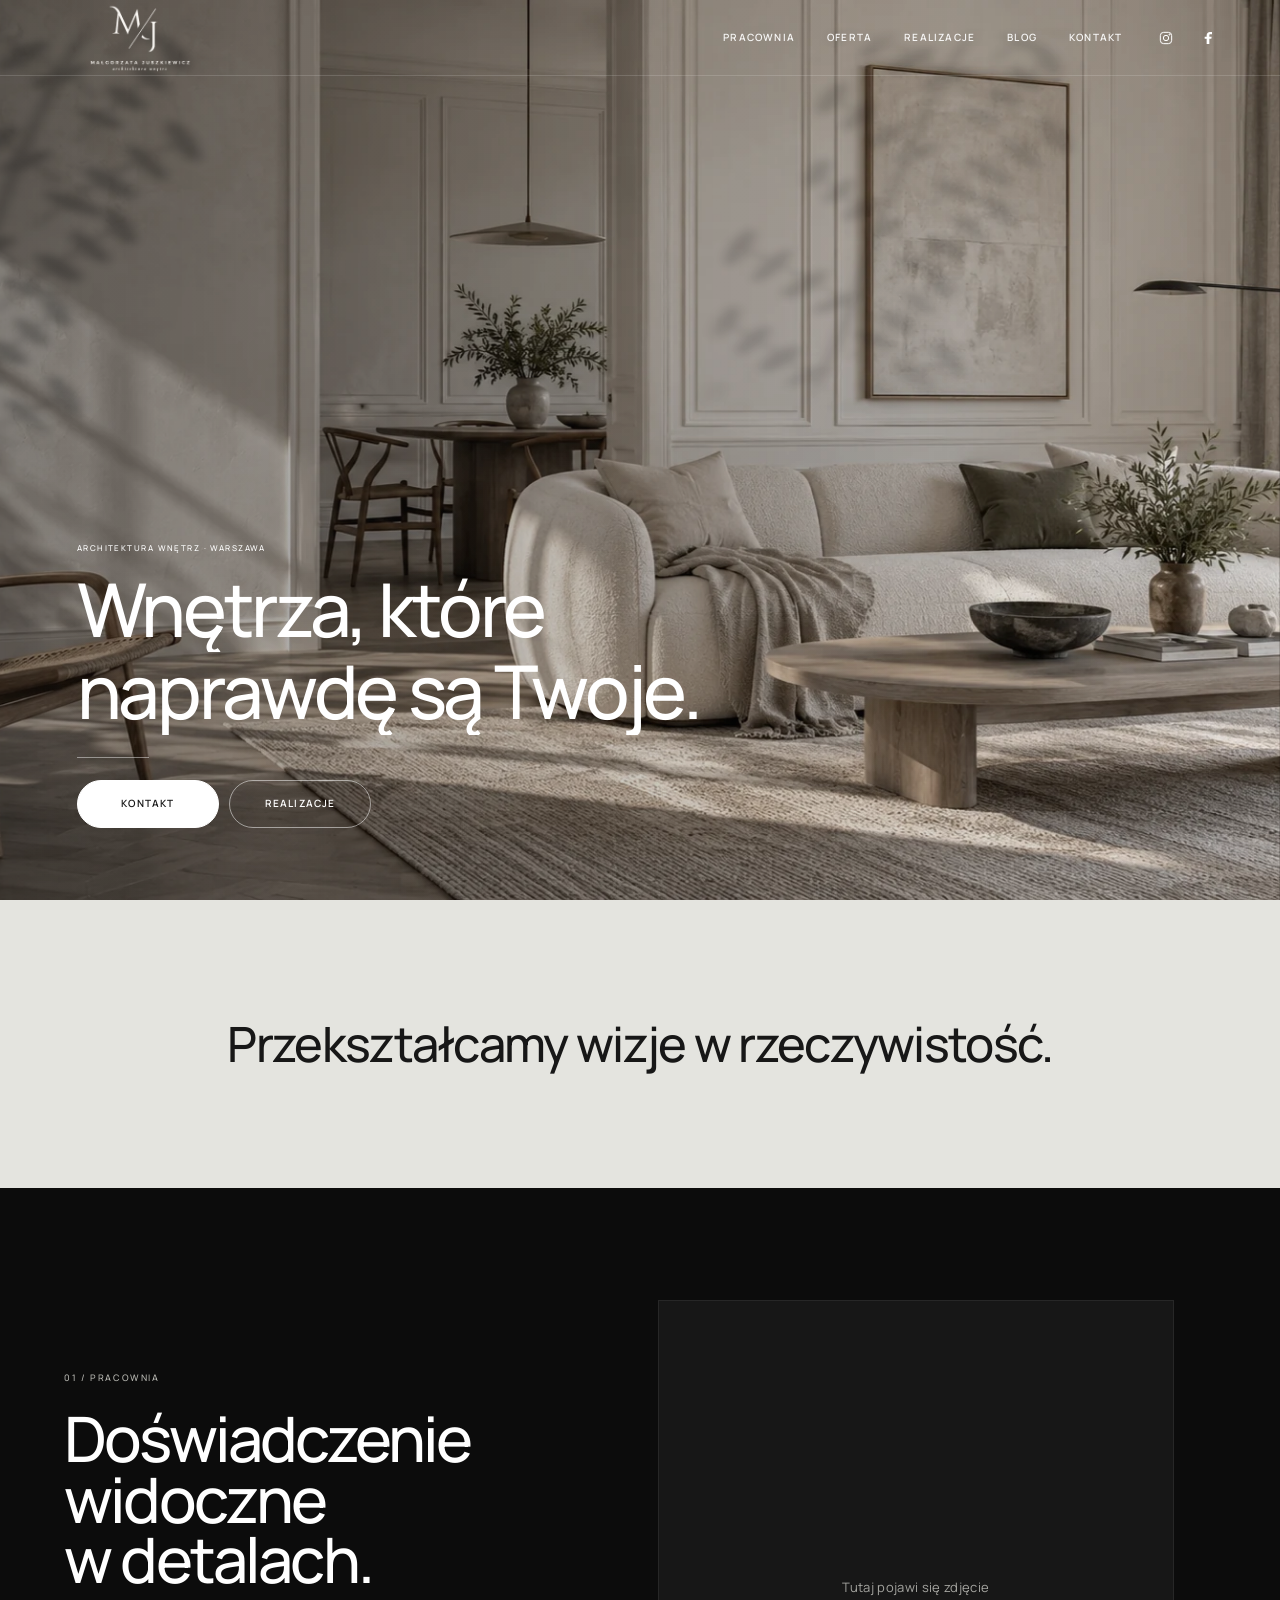
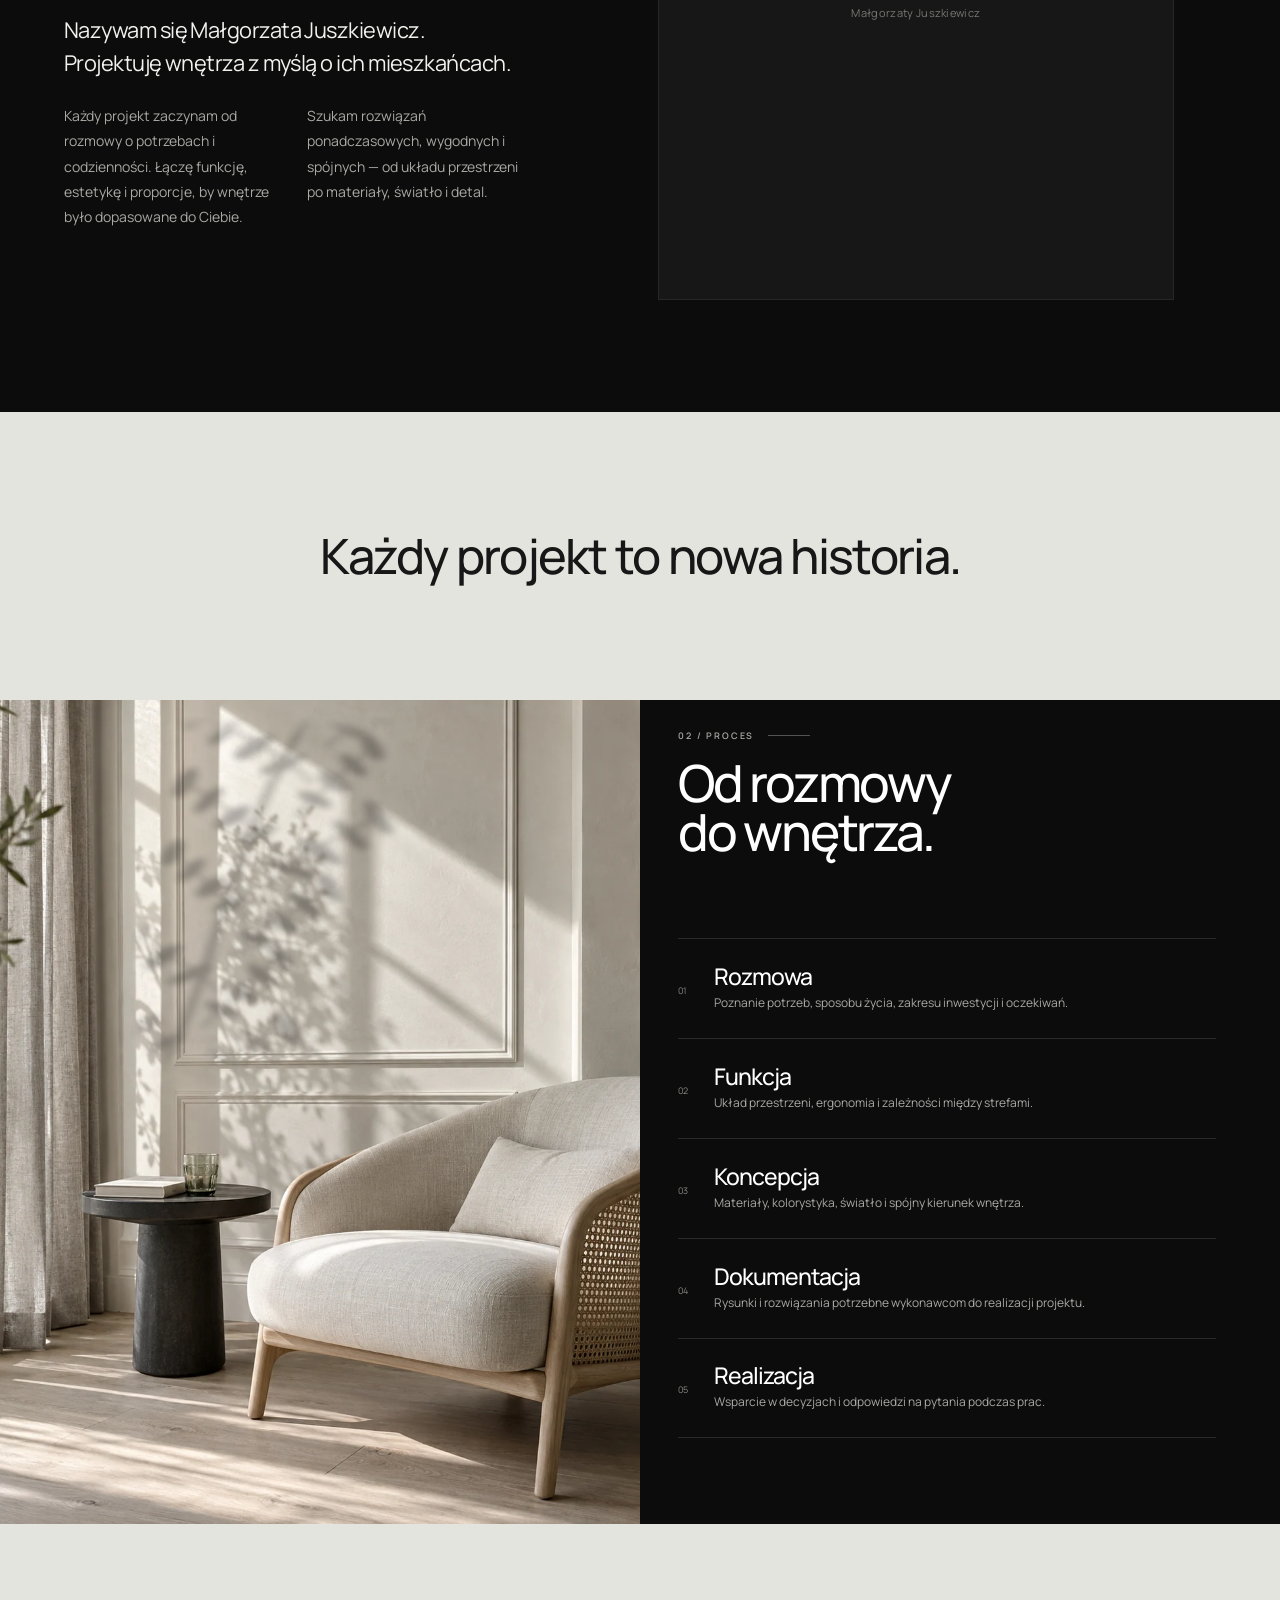
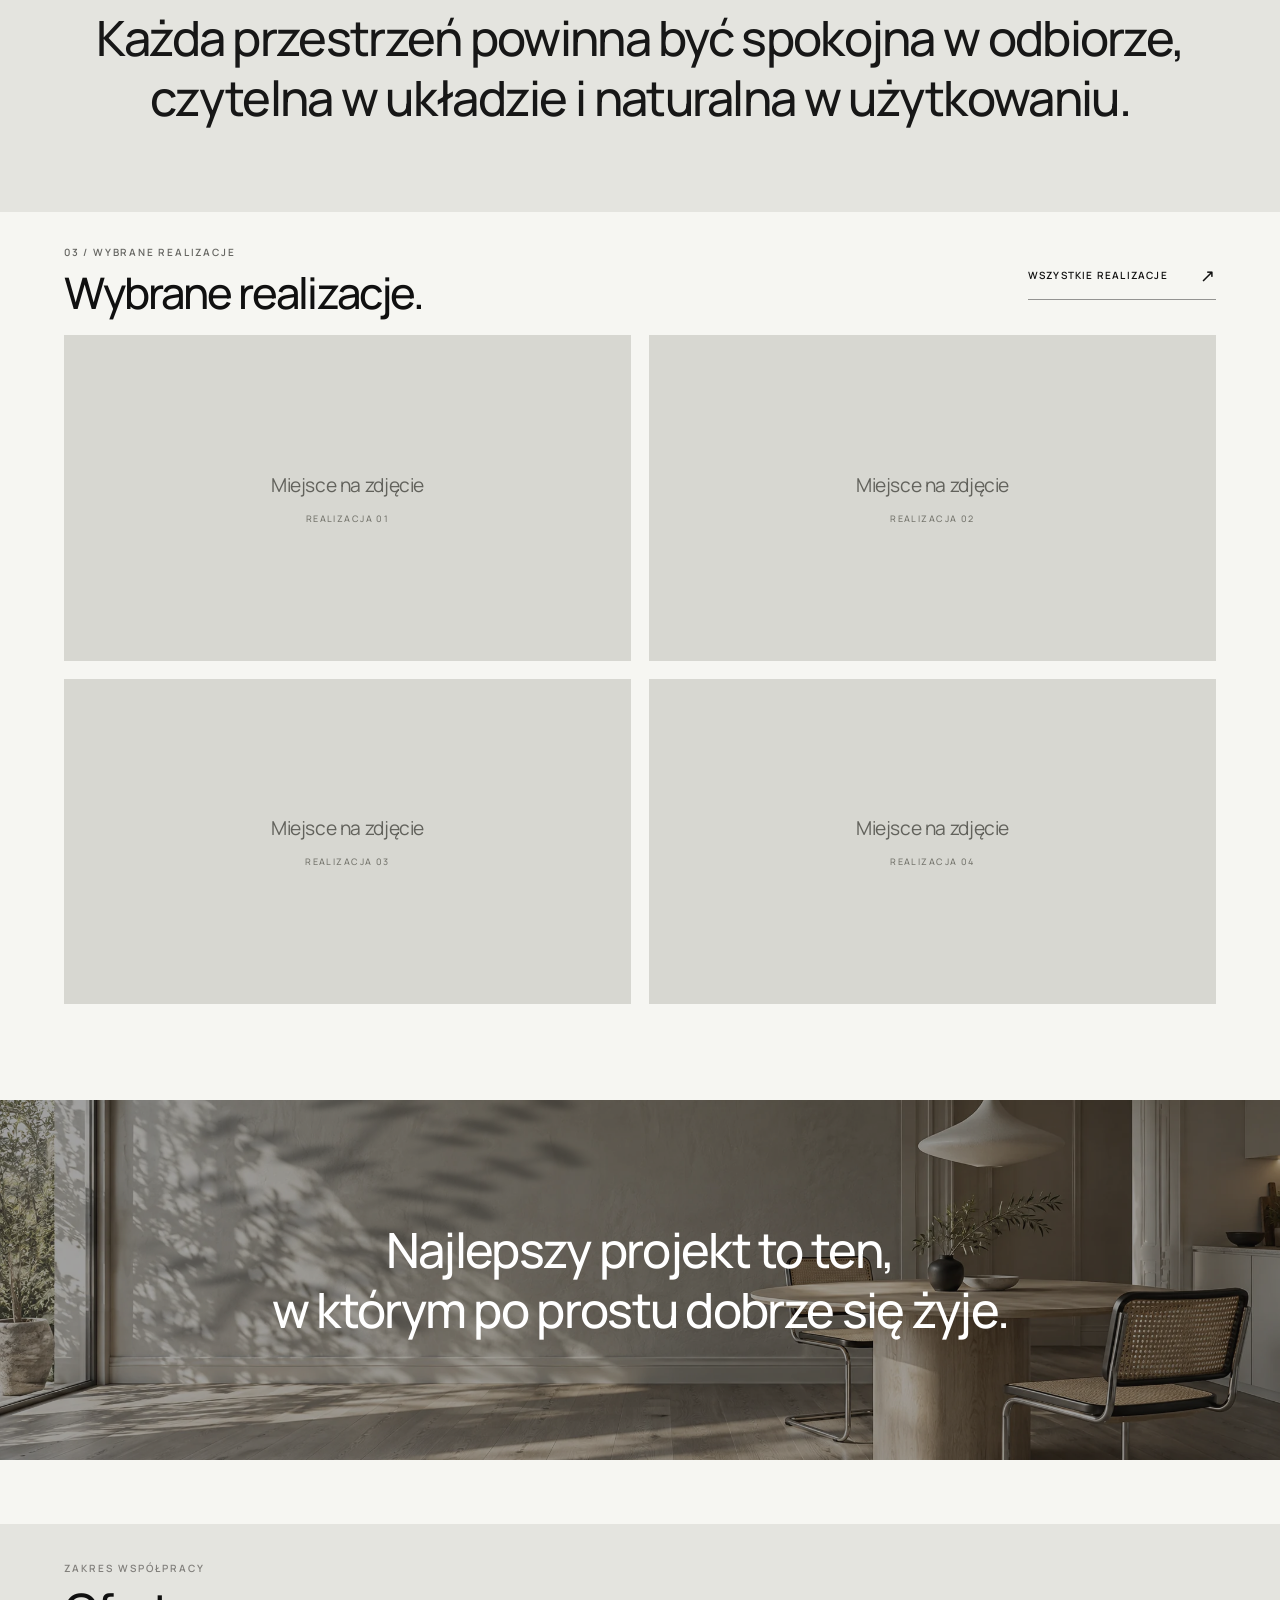
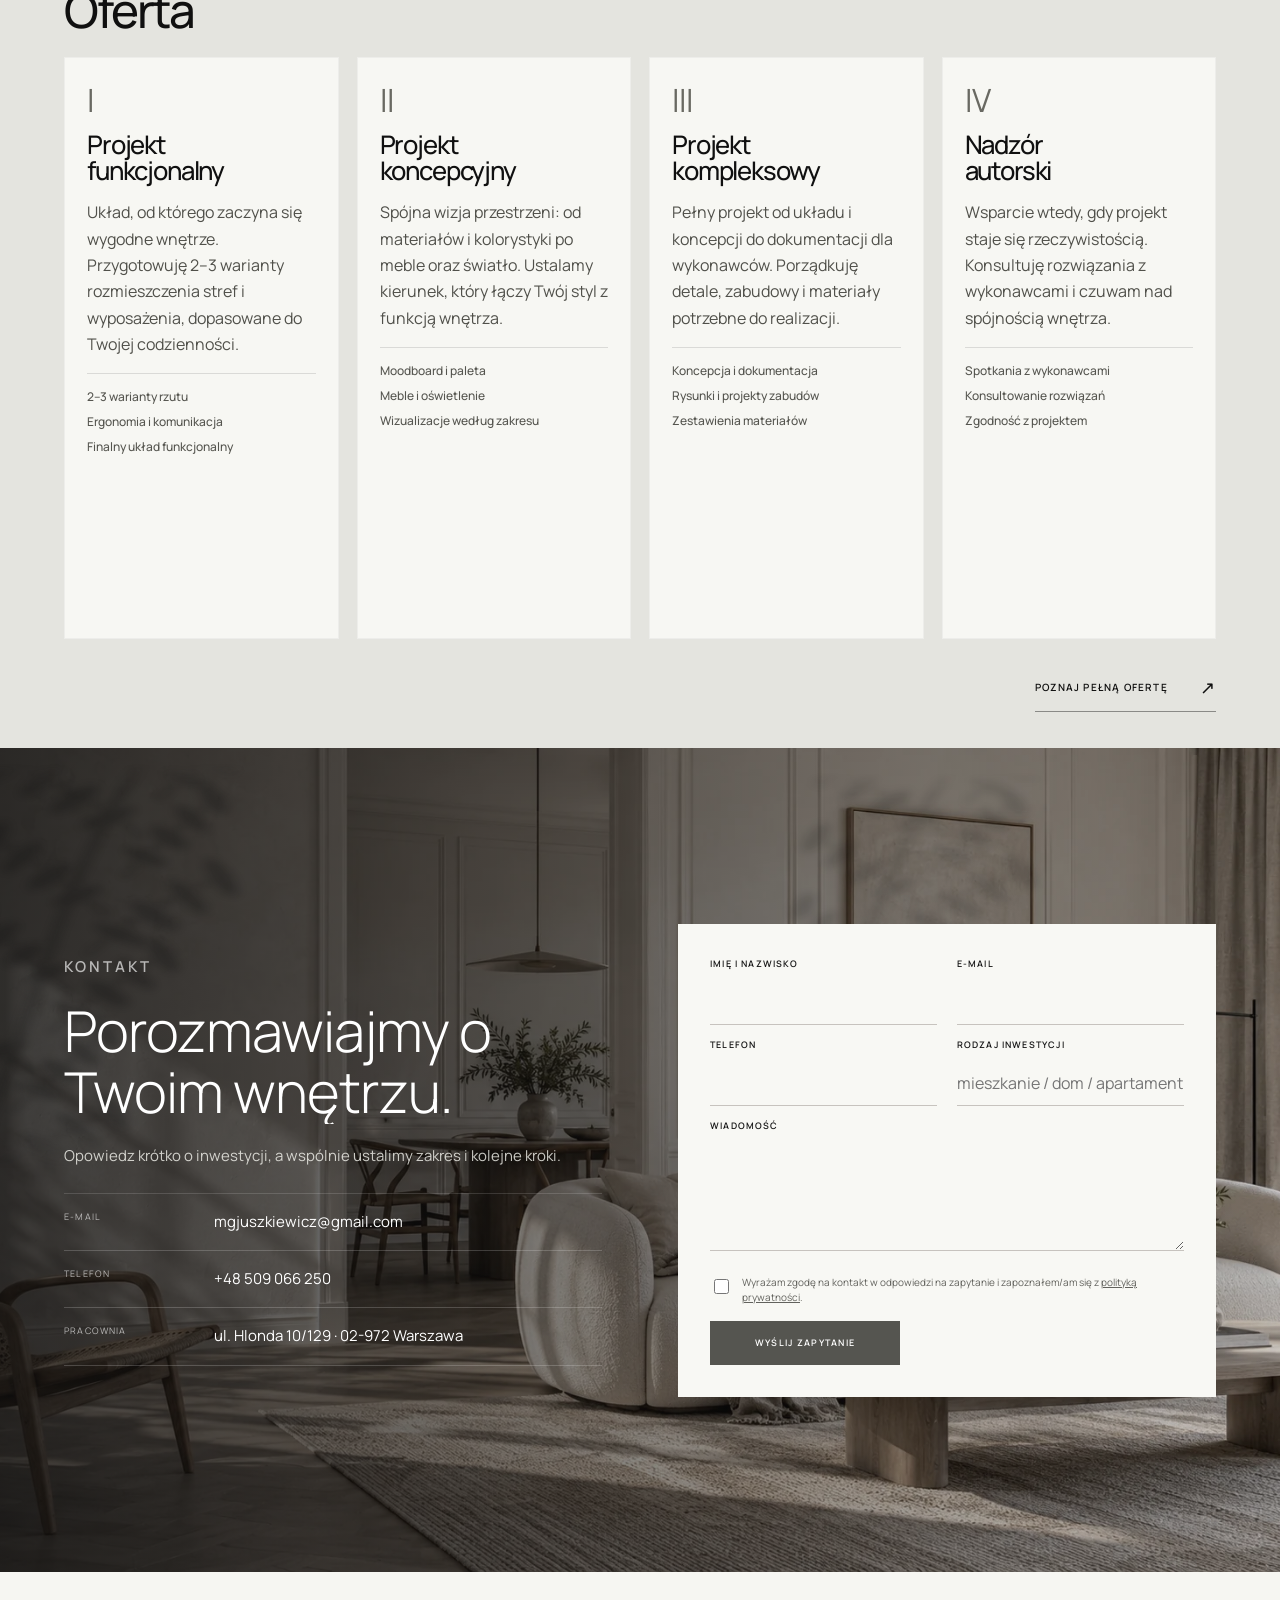
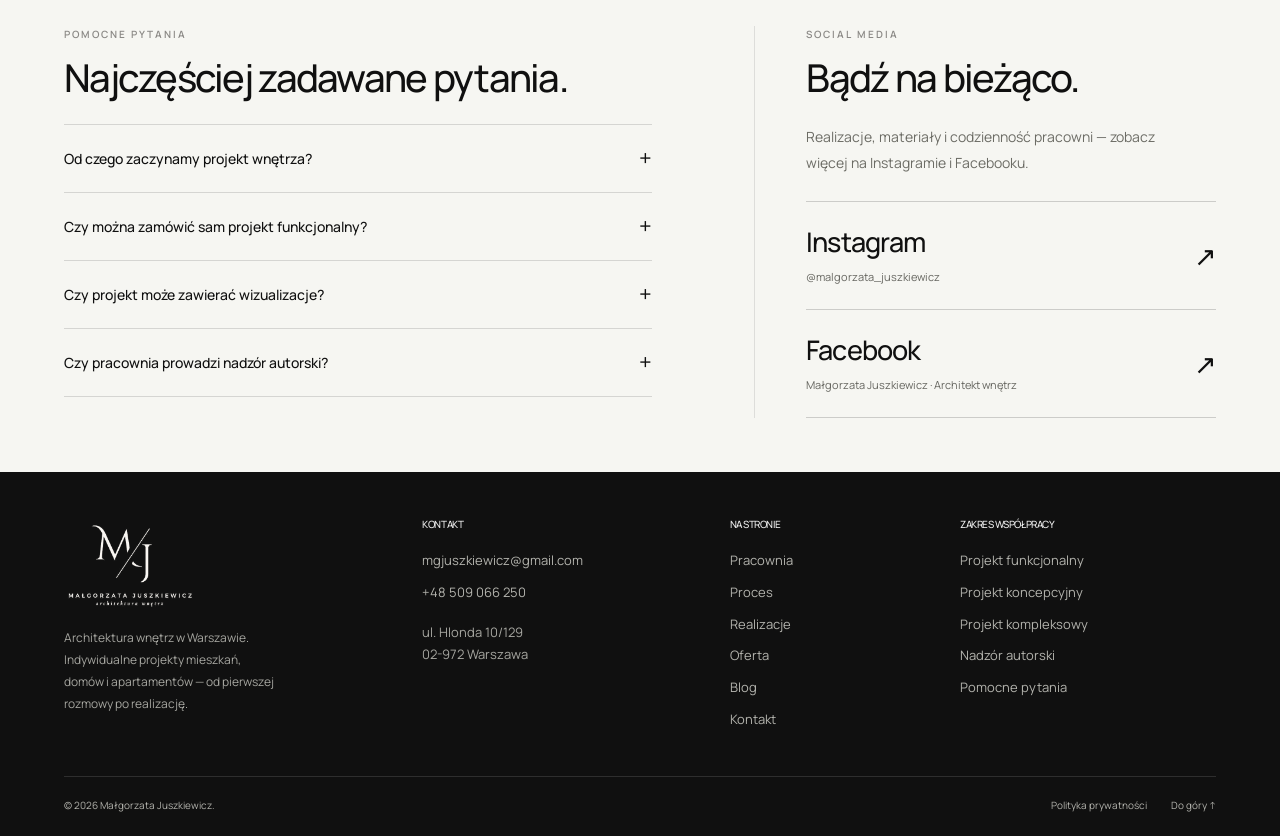
==== commit 541773b0: "Czarny proces z hoverem, zoom hero i cienie na boazerii - Proces na czarnym tle; wiersze reagują na " ====
--- a/index.html
+++ b/index.html
@@ -5,19 +5,24 @@
   <meta name="viewport" content="width=device-width, initial-scale=1">
   <meta name="description" content="Małgorzata Juszkiewicz — architektura wnętrz. Projekty mieszkań, domów i apartamentów w Warszawie.">
   <title>Małgorzata Juszkiewicz — architektura wnętrz</title>
+  <meta property="og:type" content="website">
+  <meta property="og:locale" content="pl_PL">
+  <meta property="og:site_name" content="Małgorzata Juszkiewicz — architektura wnętrz">
+  <meta property="og:title" content="Małgorzata Juszkiewicz — architektura wnętrz">
+  <meta property="og:description" content="Małgorzata Juszkiewicz — architektura wnętrz. Projekty mieszkań, domów i apartamentów w Warszawie.">
   <link rel="preconnect" href="https://fonts.googleapis.com">
   <link rel="preconnect" href="https://fonts.gstatic.com" crossorigin>
   <link href="https://fonts.googleapis.com/css2?family=Manrope:wght@400;500;600;700&amp;display=swap" rel="stylesheet">
   <link rel="icon" href="favicon.png" type="image/png">
   <link rel="preload" as="image" href="atelier-hero-v2.webp" fetchpriority="high">
-  <link rel="stylesheet" href="style.css?v=client-final-2">
-  <link rel="stylesheet" href="revision.css?v=20261024-2">
-<link rel="stylesheet" href="light-scenes.css?v=20261024-4">
-<link rel="stylesheet" href="quality-rework.css?v=20261024-4">
-<link rel="stylesheet" href="home-layout.css?v=20261101-1">
-<link rel="stylesheet" href="project-placeholders.css?v=20261025-4">
-<link rel="stylesheet" href="atelier-scenes.css?v=20261025-4">
-<link rel="stylesheet" href="statement-bands.css?v=20261101-2">
+  <link rel="stylesheet" href="style.css?v=20261116">
+  <link rel="stylesheet" href="revision.css?v=20261116">
+<link rel="stylesheet" href="light-scenes.css?v=20261116">
+<link rel="stylesheet" href="quality-rework.css?v=20261116">
+<link rel="stylesheet" href="home-layout.css?v=20261116">
+<link rel="stylesheet" href="project-placeholders.css?v=20261116">
+<link rel="stylesheet" href="atelier-scenes.css?v=20261116">
+<link rel="stylesheet" href="statement-bands.css?v=20261116">
 </head>
 <body class="light-direction">
   <div class="scroll-progress" aria-hidden="true"><span></span></div>
@@ -97,7 +102,7 @@
         <article><span class="mj-home-offer-number">III</span><h3>Projekt<br>kompleksowy</h3><p>Pełny projekt od układu i koncepcji do dokumentacji dla wykonawców. Porządkuję detale, zabudowy i materiały potrzebne do realizacji.</p><ul><li>Koncepcja i dokumentacja</li><li>Rysunki i projekty zabudów</li><li>Zestawienia materiałów</li></ul></article>
         <article><span class="mj-home-offer-number">IV</span><h3>Nadzór<br>autorski</h3><p>Wsparcie wtedy, gdy projekt staje się rzeczywistością. Konsultuję rozwiązania z wykonawcami i czuwam nad spójnością wnętrza.</p><ul><li>Spotkania z wykonawcami</li><li>Konsultowanie rozwiązań</li><li>Zgodność z projektem</li></ul></article>
       </div>
-      <div class="mj-home-offer-foot"><a class="mj-link" href="oferta.html" target="_blank" rel="noopener">Poznaj pełną ofertę <span>↗</span></a></div>
+      <div class="mj-home-offer-foot"><a class="mj-link" href="oferta.html">Poznaj pełną ofertę <span>↗</span></a></div>
     </section>
 
     <section class="contact mj-home-screen mj-home-contact-photo light-scene" id="kontakt"><span class="light-shadow" aria-hidden="true"></span>
@@ -149,28 +154,17 @@
     <div class="mj-home-footer-grid">
       <div class="mj-home-footer-brand"><a href="#start" aria-label="Małgorzata Juszkiewicz — początek strony"><img src="logo-light.png" alt="Małgorzata Juszkiewicz" loading="lazy"></a><p>Architektura wnętrz w Warszawie. Indywidualne projekty mieszkań, domów i apartamentów — od pierwszej rozmowy po realizację.</p></div>
       <div><h2>Kontakt</h2><a href="mailto:mgjuszkiewicz@gmail.com">mgjuszkiewicz@gmail.com</a><a href="tel:+48509066250">+48 509 066 250</a><p>ul. Hlonda 10/129<br>02-972 Warszawa</p></div>
-      <nav aria-label="Nawigacja w stopce"><h2>Na stronie</h2><a href="#pracownia">Pracownia</a><a href="#proces">Proces</a><a href="projekty.html">Realizacje</a><a href="oferta.html" target="_blank" rel="noopener">Oferta ↗</a><a href="artykuly.html">Blog</a><a href="#kontakt">Kontakt</a></nav>
+      <nav aria-label="Nawigacja w stopce"><h2>Na stronie</h2><a href="#pracownia">Pracownia</a><a href="#proces">Proces</a><a href="projekty.html">Realizacje</a><a href="oferta.html">Oferta</a><a href="artykuly.html">Blog</a><a href="#kontakt">Kontakt</a></nav>
       <div><h2>Zakres współpracy</h2><a href="oferta.html">Projekt funkcjonalny</a><a href="oferta.html">Projekt koncepcyjny</a><a href="oferta.html">Projekt kompleksowy</a><a href="oferta.html">Nadzór autorski</a><a href="#faq">Pomocne pytania</a></div>
     </div>
     <div class="mj-home-footer-bottom"><p>© <span id="year"></span> Małgorzata Juszkiewicz.</p><div><a href="polityka-prywatnosci.html">Polityka prywatności</a><a href="#start">Do góry ↑</a></div></div>
   </footer>
 
-  <div class="gallery-modal" id="galleryModal" aria-hidden="true" role="dialog" aria-modal="true" tabindex="-1" aria-label="Galeria realizacji">
-    <button class="gallery-close" type="button" aria-label="Zamknij galerię"><svg viewBox="0 0 24 24" aria-hidden="true" focusable="false"><path d="M5 5 19 19M19 5 5 19"/></svg></button>
-    <div class="gallery-counter"><span id="galleryCurrent">01</span> / <span id="galleryTotal">04</span></div>
-    <button class="gallery-nav gallery-prev" type="button" aria-label="Poprzednie zdjęcie"><svg viewBox="0 0 24 24" aria-hidden="true" focusable="false"><path d="M20 12H4M10 6l-6 6 6 6"/></svg></button>
-    <figure class="gallery-stage">
-      <img id="galleryImage" src="" alt="">
-      <figcaption id="galleryCaption">Elegancja · ujęcie 01</figcaption>
-    </figure>
-    <button class="gallery-nav gallery-next" type="button" aria-label="Następne zdjęcie"><svg viewBox="0 0 24 24" aria-hidden="true" focusable="false"><path d="M4 12h16M14 6l6 6-6 6"/></svg></button>
-    <div class="gallery-thumbs" id="galleryThumbs"></div>
-  </div>
 
 
-<script src="script.js?v=20261024"></script>
-<script src="revision.js?v=20261024-2"></script>
-<script src="light-scenes.js?v=20261024-1"></script>
-<script src="quiet-light.js?v=20261025-5"></script>
-<script src="home-layout.js?v=20261101-1"></script>
+<script src="script.js?v=20261116"></script>
+<script src="revision.js?v=20261116"></script>
+<script src="light-scenes.js?v=20261116"></script>
+<script src="quiet-light.js?v=20261116"></script>
+<script src="home-layout.js?v=20261116"></script>
 </body></html>
--- a/home-layout.css
+++ b/home-layout.css
@@ -297,3 +297,37 @@
 body .mj-home-contact-photo .contact-details>div {transition:padding-left .3s ease}
 @media(hover:hover) {body .mj-home-contact-photo .contact-details>div:hover {padding-left:8px}}
 @media(prefers-reduced-motion:reduce) {body .mj-home-contact-photo .contact-details>div {transition:none}}
+
+/* Process on a dark ground, so it separates clearly from the light statement band above.
+   Rows respond to the pointer: soft tint, a short shift right and a nudge of the title. */
+body .home-workflow {background:#0c0c0c;color:#f1f1ed}
+body .home-workflow .eyebrow {display:flex;align-items:center;gap:14px;color:#a9a9a4}
+body .home-workflow .eyebrow::after {content:'';width:42px;height:1px;background:currentColor;opacity:.45;transform-origin:left center;animation:workflow-rule 3.4s ease-in-out infinite}
+@keyframes workflow-rule {0%,100% {transform:scaleX(.55);opacity:.3} 50% {transform:scaleX(1);opacity:.6}}
+body .home-workflow h2 {color:#fff}
+body .home-workflow li {border-top-color:#ffffff1f;padding-left:0;transition:background-color .3s ease,padding-left .3s ease}
+body .home-workflow li:last-child {border-bottom-color:#ffffff1f}
+body .home-workflow li:nth-child(3) {background:transparent}
+body .home-workflow li>span {color:#8a8a85}
+body .home-workflow h3 {color:#fff;transition:transform .3s ease}
+body .home-workflow li p {color:#a9a9a4}
+@media(hover:hover) and (pointer:fine) {
+ body .home-workflow li:hover {background:#ffffff0a;padding-left:12px}
+ body .home-workflow li:hover h3 {transform:translateX(3px)}
+}
+@media(prefers-reduced-motion:reduce) {
+ body .home-workflow .eyebrow::after {animation:none}
+ body .home-workflow li,body .home-workflow h3 {transition:none}
+}
+
+/* Hero photograph and its wall shadows grow together, slowly, under the pointer. */
+body.light-direction .hero.hero-static-approved .hero-stage>.hero-approved-bg,
+body .hero-static-approved .hero-stage>.quiet-light-canvas {transform-origin:58% 45%;transition:transform 1.6s cubic-bezier(.2,.65,.3,1)!important}
+@media(hover:hover) and (pointer:fine) {
+ body.light-direction .hero.hero-static-approved .hero-stage:hover>.hero-approved-bg,
+ body .hero-static-approved .hero-stage:hover>.quiet-light-canvas {transform:scale(1.05)!important}
+}
+@media(prefers-reduced-motion:reduce) {
+ body.light-direction .hero.hero-static-approved .hero-stage>.hero-approved-bg,
+ body .hero-static-approved .hero-stage>.quiet-light-canvas {transition:none!important;transform:none!important}
+}
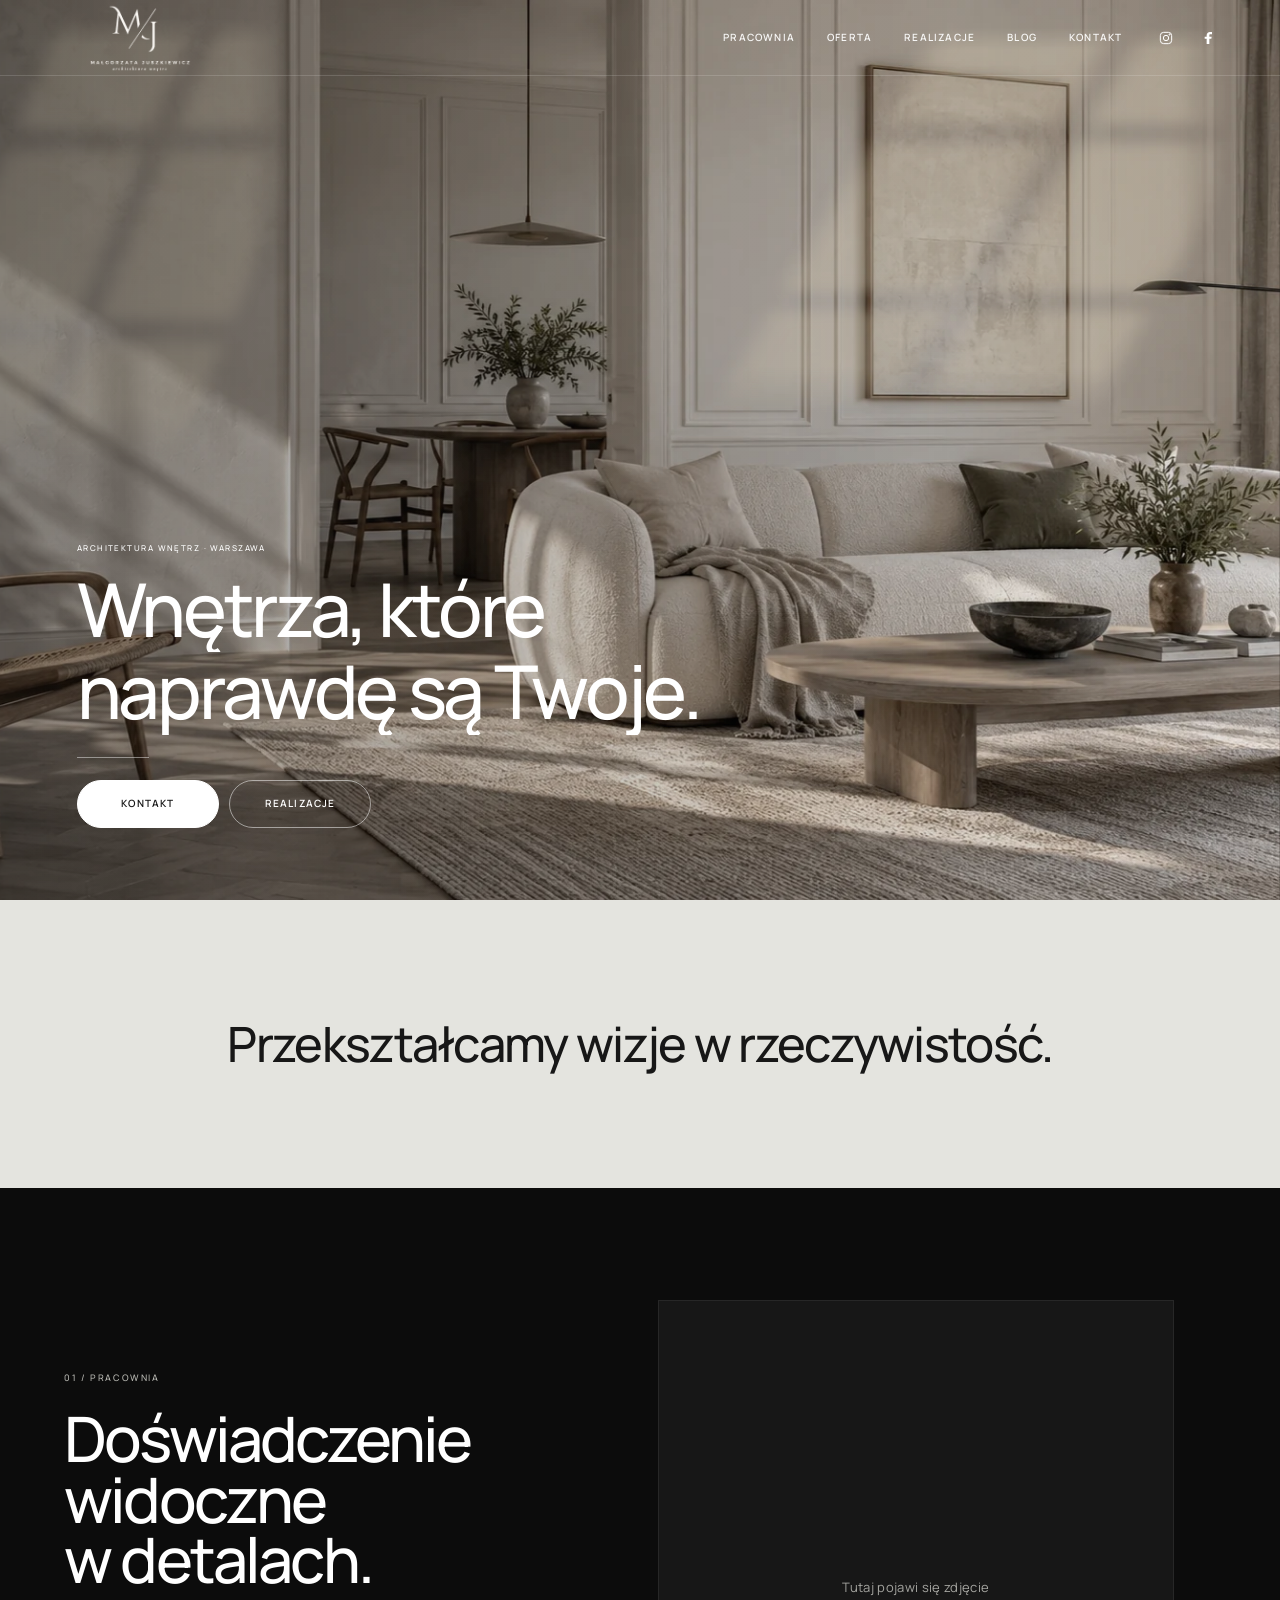
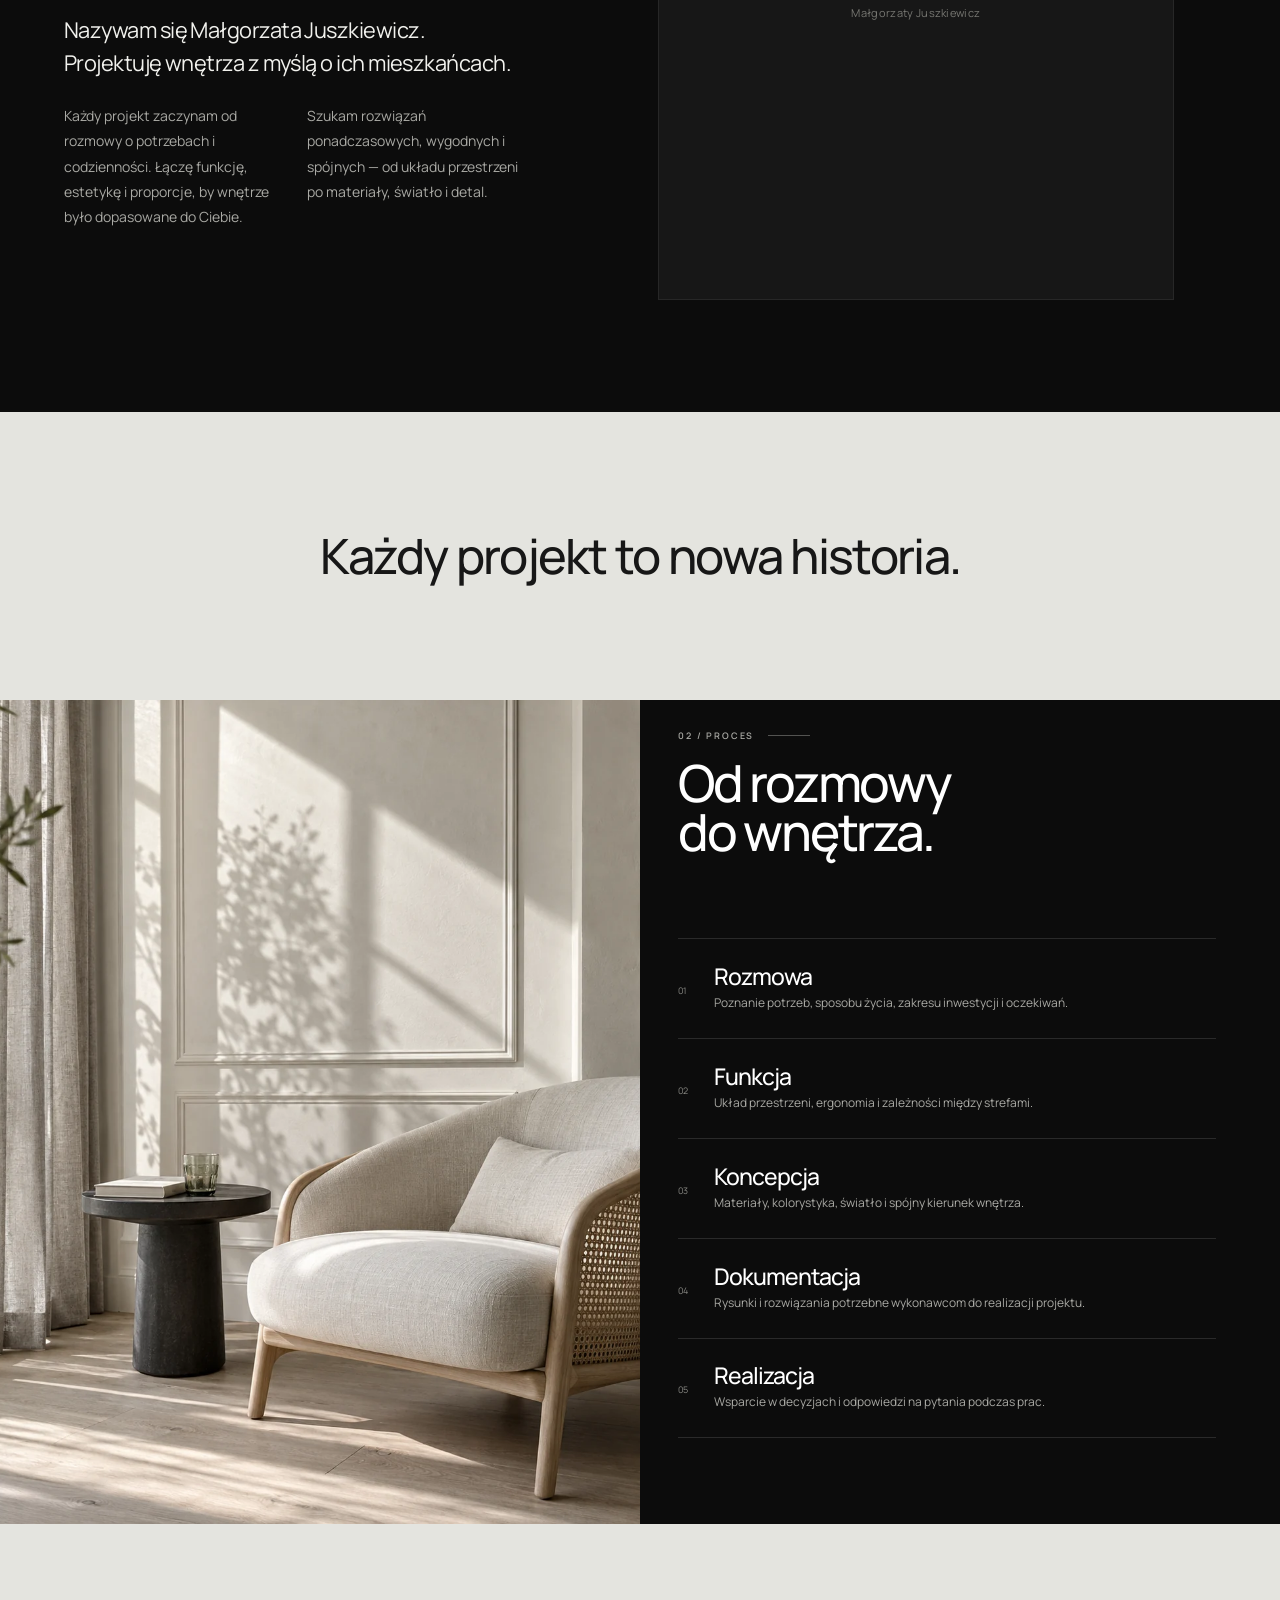
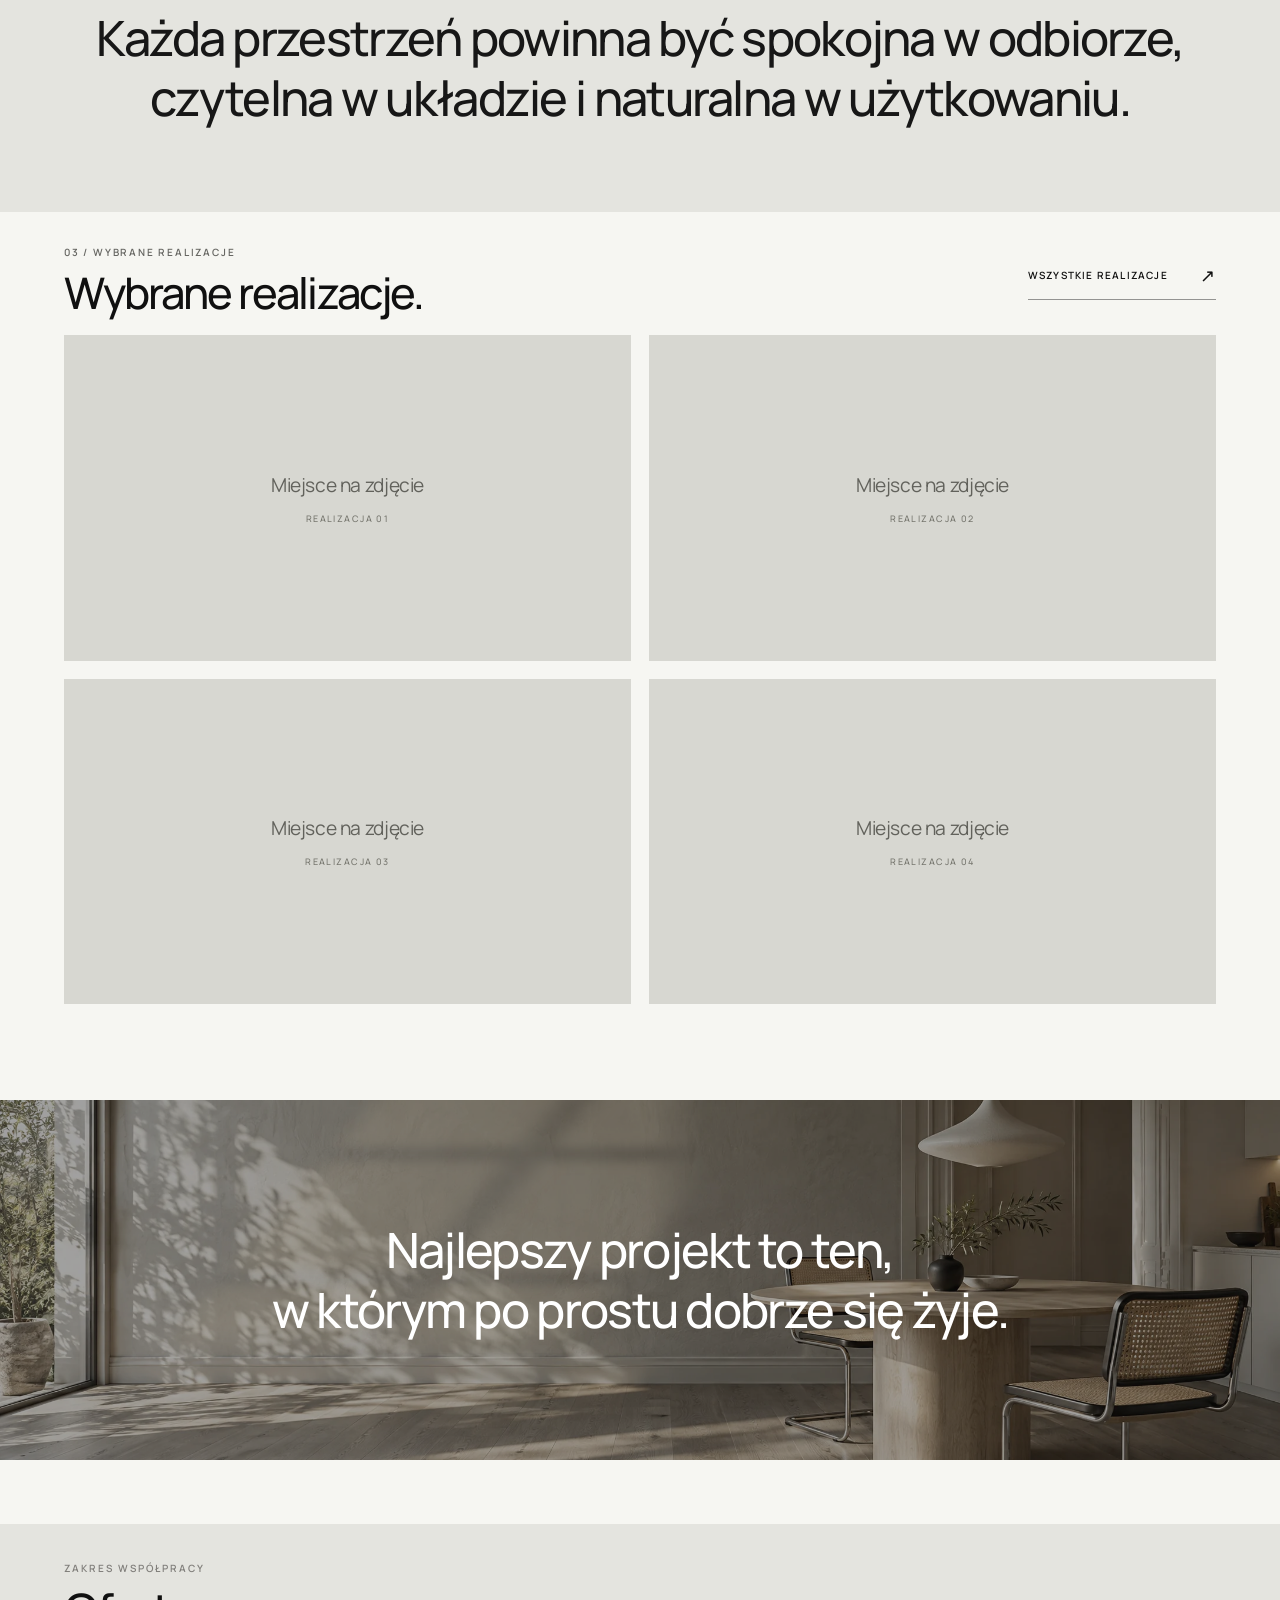
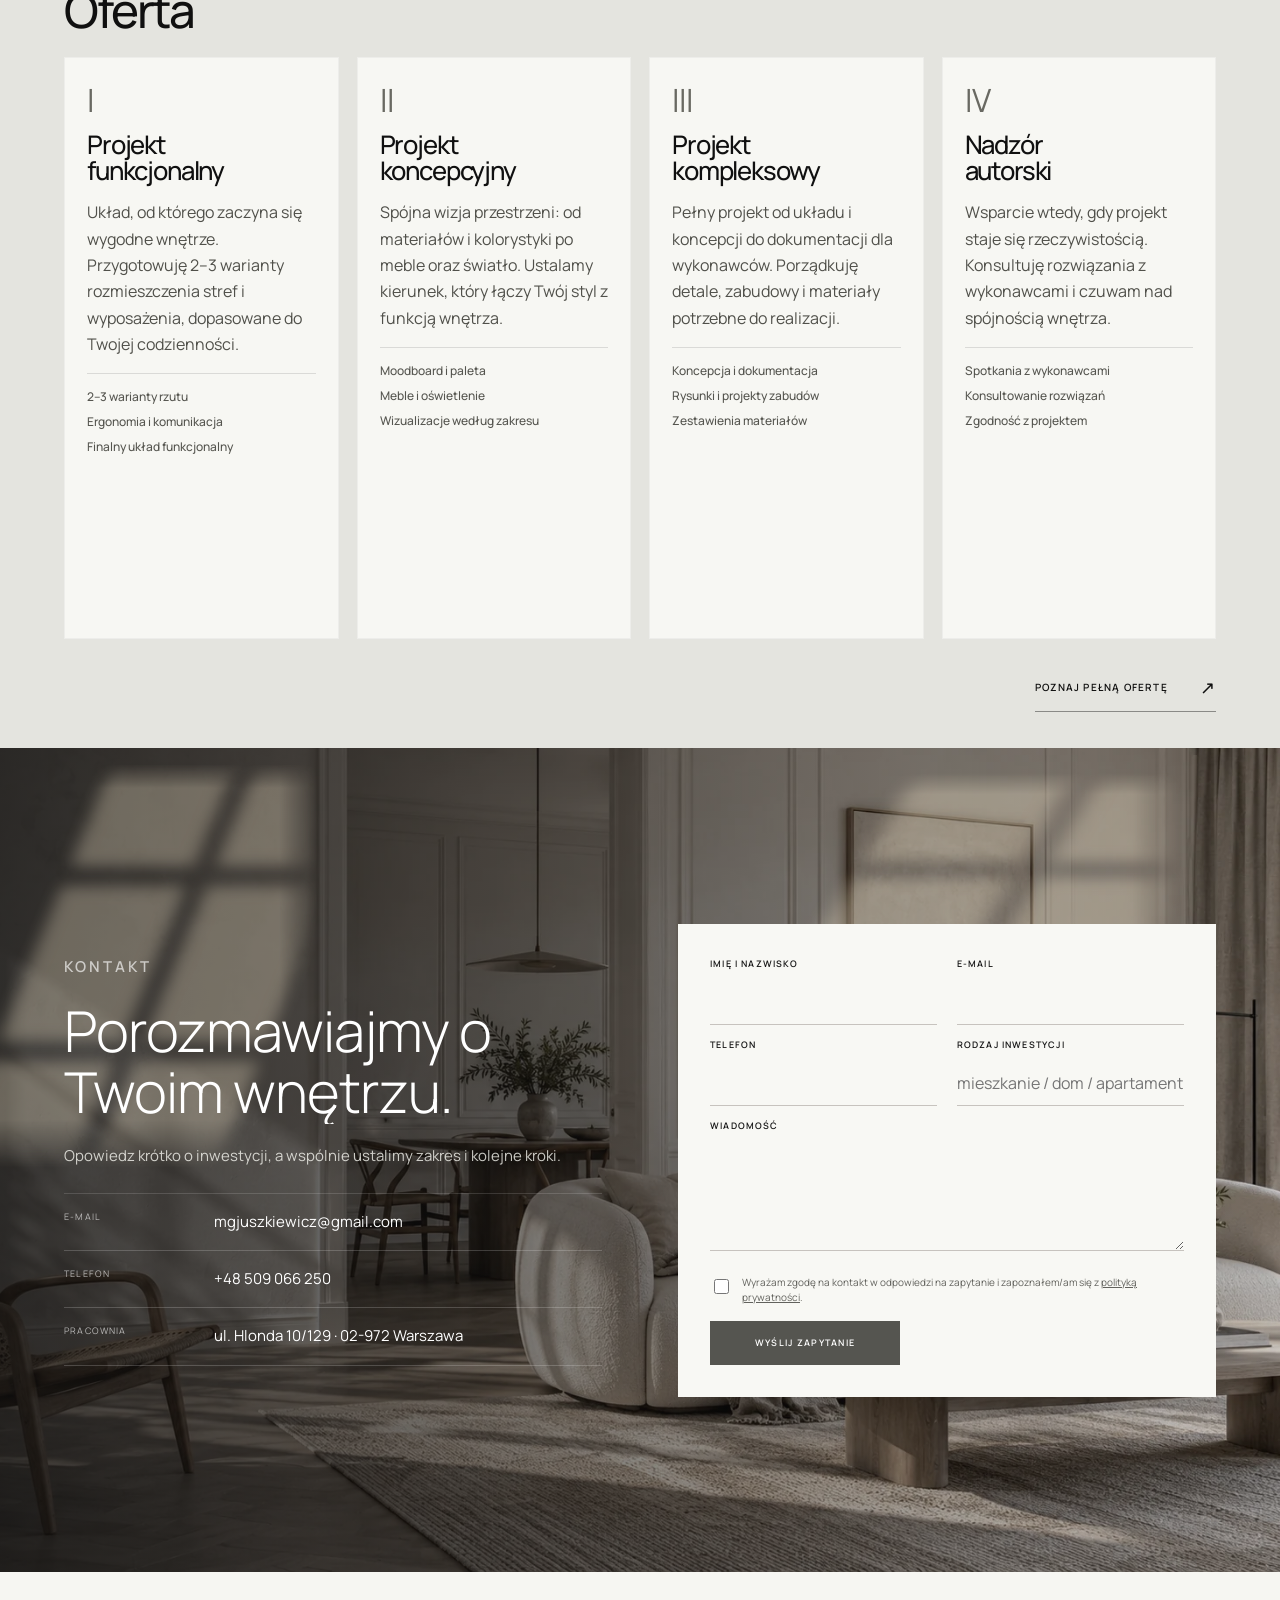
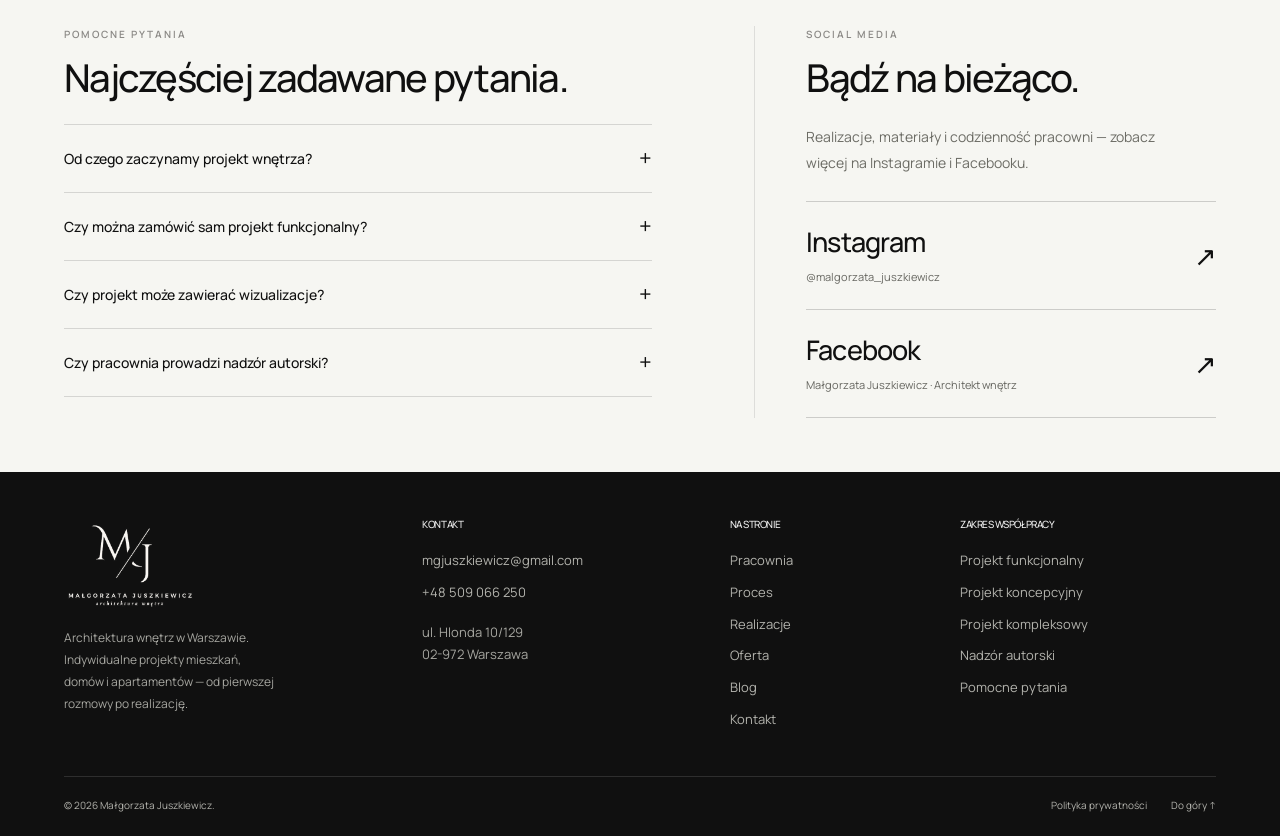
==== commit c77ee8b0: "Światło z okna zamiast cieni liści na ścianach - Ciepłe plamy słońca z przerwami po szprosach, powol" ====
--- a/index.html
+++ b/index.html
@@ -21,7 +21,7 @@
 <link rel="stylesheet" href="quality-rework.css?v=20261116">
 <link rel="stylesheet" href="home-layout.css?v=20261116">
 <link rel="stylesheet" href="project-placeholders.css?v=20261116">
-<link rel="stylesheet" href="atelier-scenes.css?v=20261116">
+<link rel="stylesheet" href="atelier-scenes.css?v=20261116-2">
 <link rel="stylesheet" href="statement-bands.css?v=20261116">
 </head>
 <body class="light-direction">
@@ -165,6 +165,6 @@
 <script src="script.js?v=20261116"></script>
 <script src="revision.js?v=20261116"></script>
 <script src="light-scenes.js?v=20261116"></script>
-<script src="quiet-light.js?v=20261116"></script>
+<script src="quiet-light.js?v=20261116-2"></script>
 <script src="home-layout.js?v=20261116"></script>
 </body></html>
--- a/atelier-scenes.css
+++ b/atelier-scenes.css
@@ -37,7 +37,7 @@
 body.client-subpage .subpage-hero .subpage-hero-inner {padding:0 5vw 28px!important;display:flex;align-items:flex-end;justify-content:flex-start}
 .wall-shadow-region {position:absolute;overflow:hidden;pointer-events:none;mask-image:linear-gradient(90deg,transparent,#000 8%,#000 90%,transparent)}
 .wall-shadow-feather {position:absolute;inset:0;mask-image:linear-gradient(transparent,#000 6%,#000 88%,transparent)}
-.wall-shadow-leaves {position:absolute;inset:-20%;background-position:center;background-size:100% 100%;background-repeat:no-repeat;opacity:.3;transform-origin:50% 85%;animation:wall-leaves-sway 6s ease-in-out infinite alternate;animation-play-state:paused;will-change:transform}
-@keyframes wall-leaves-sway {from {transform:translate3d(-8%,-1%,0) rotate(-1deg)}to {transform:translate3d(8%,1%,0) rotate(1deg)}}
+.wall-light {position:absolute;inset:-25%;background-position:center;background-size:100% 100%;background-repeat:no-repeat;opacity:.3;animation:wall-light-drift 20s ease-in-out infinite alternate;animation-play-state:paused;will-change:transform,opacity}
+@keyframes wall-light-drift {0% {transform:translate3d(-9%,3%,0);opacity:.34} 50% {opacity:.5} 100% {transform:translate3d(9%,-3%,0);opacity:.4}}
 @media(max-width:760px) {body.client-subpage .subpage-hero .subpage-hero-inner {padding:0 6vw 28px!important}}
-@media(prefers-reduced-motion:reduce) {.wall-shadow-leaves {animation:none!important}}
+@media(prefers-reduced-motion:reduce) {.wall-light {animation:none!important}}
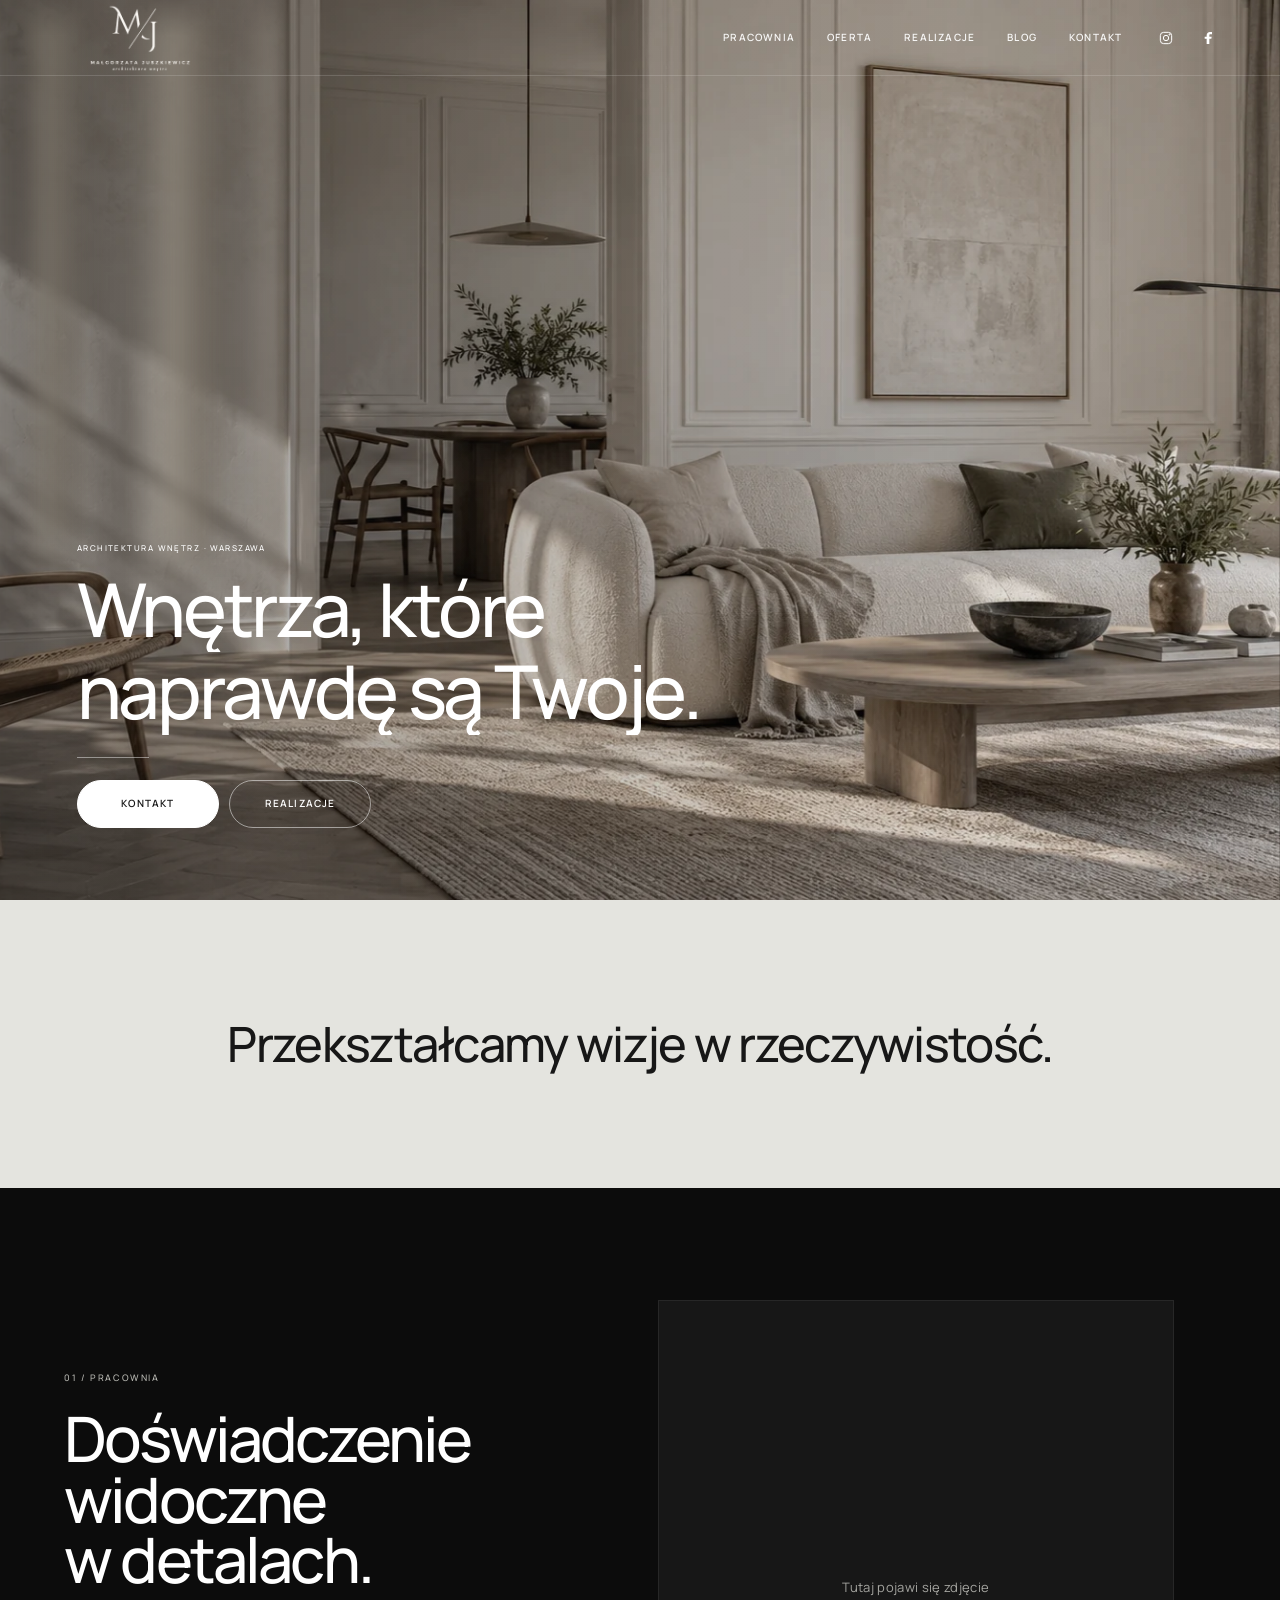
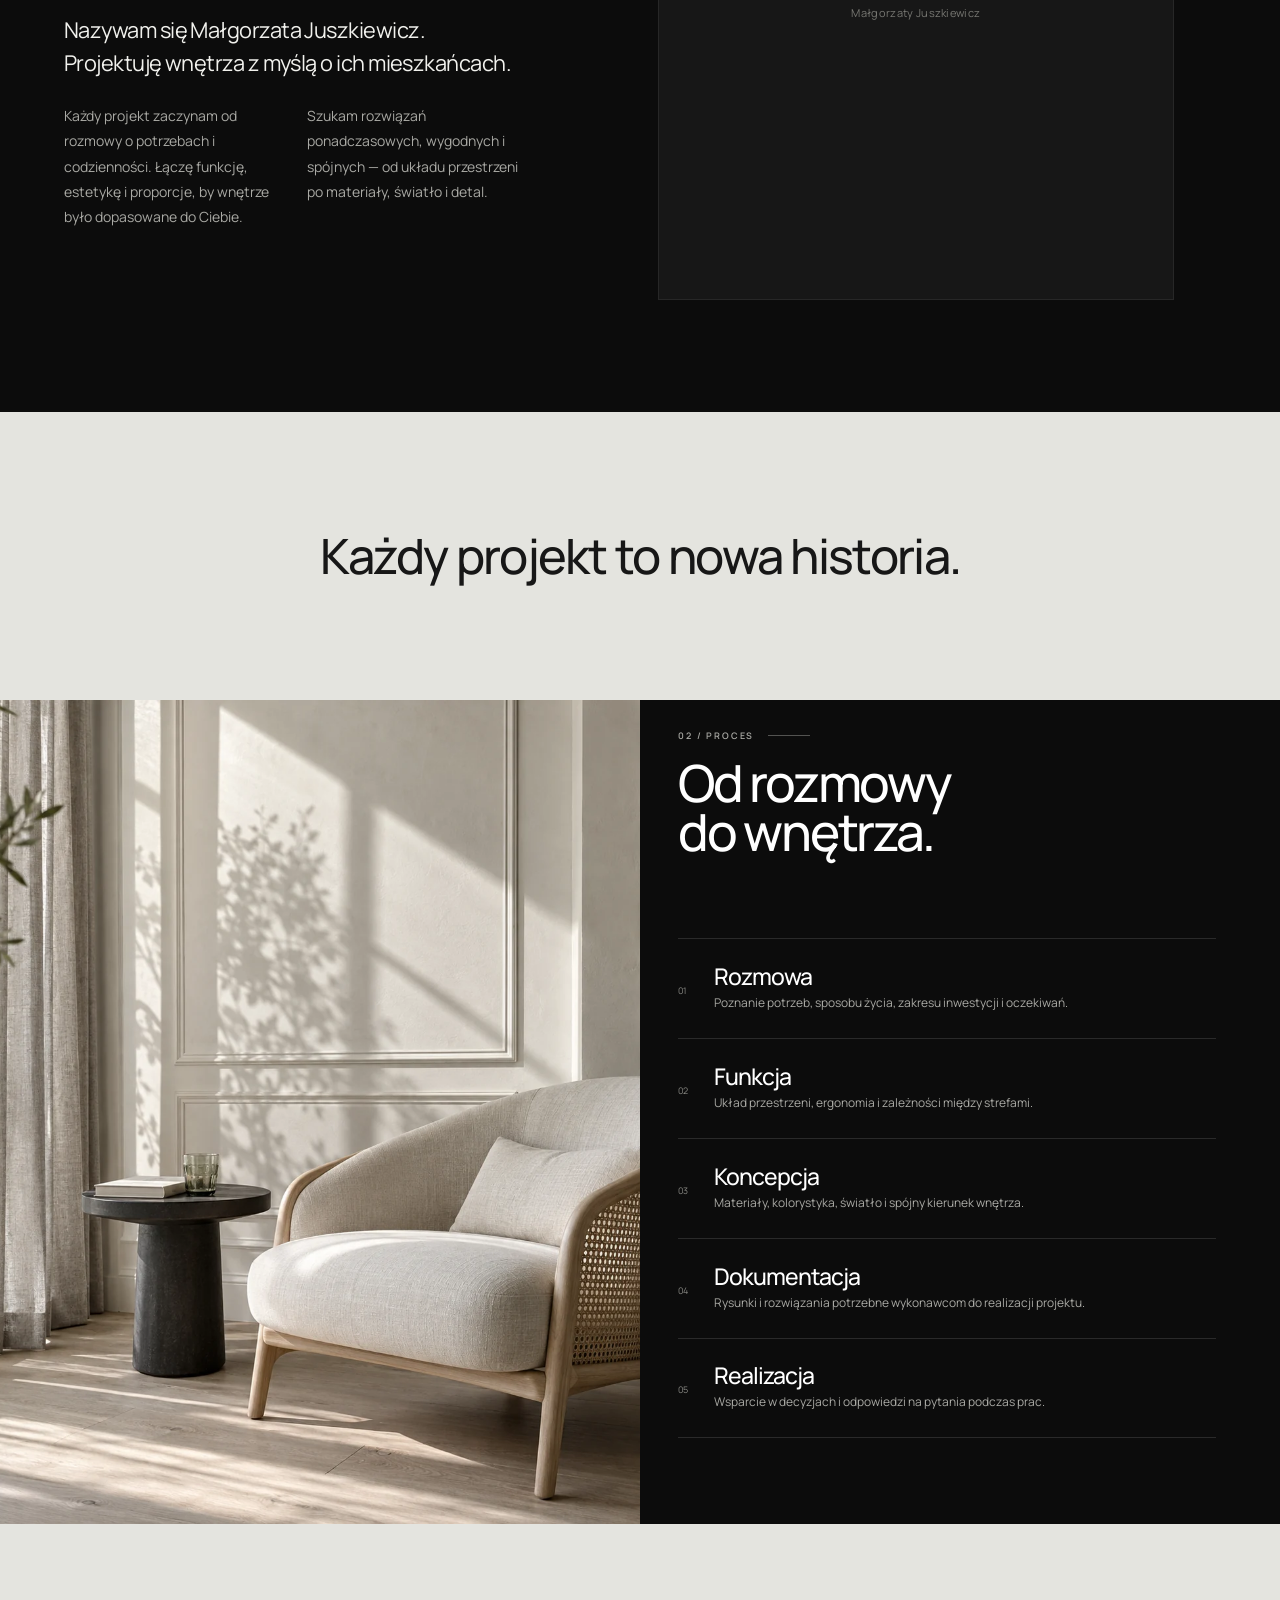
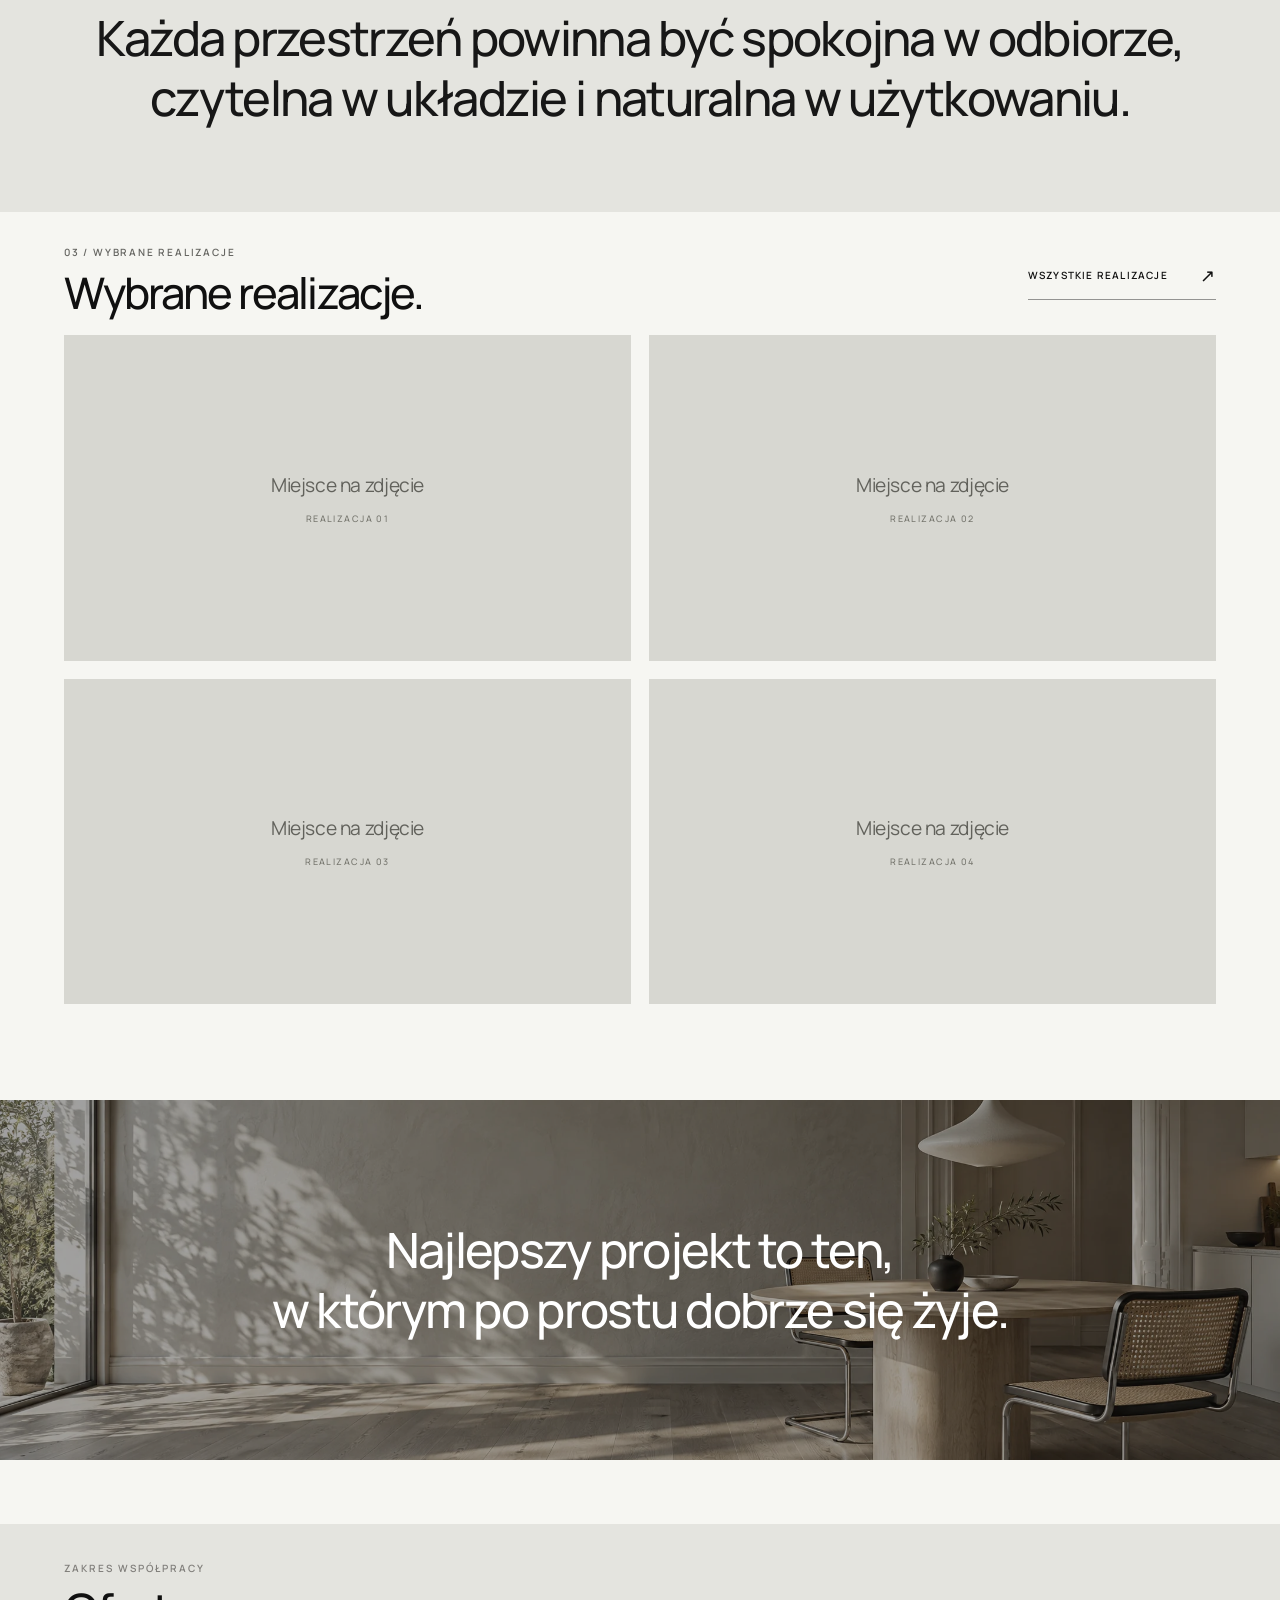
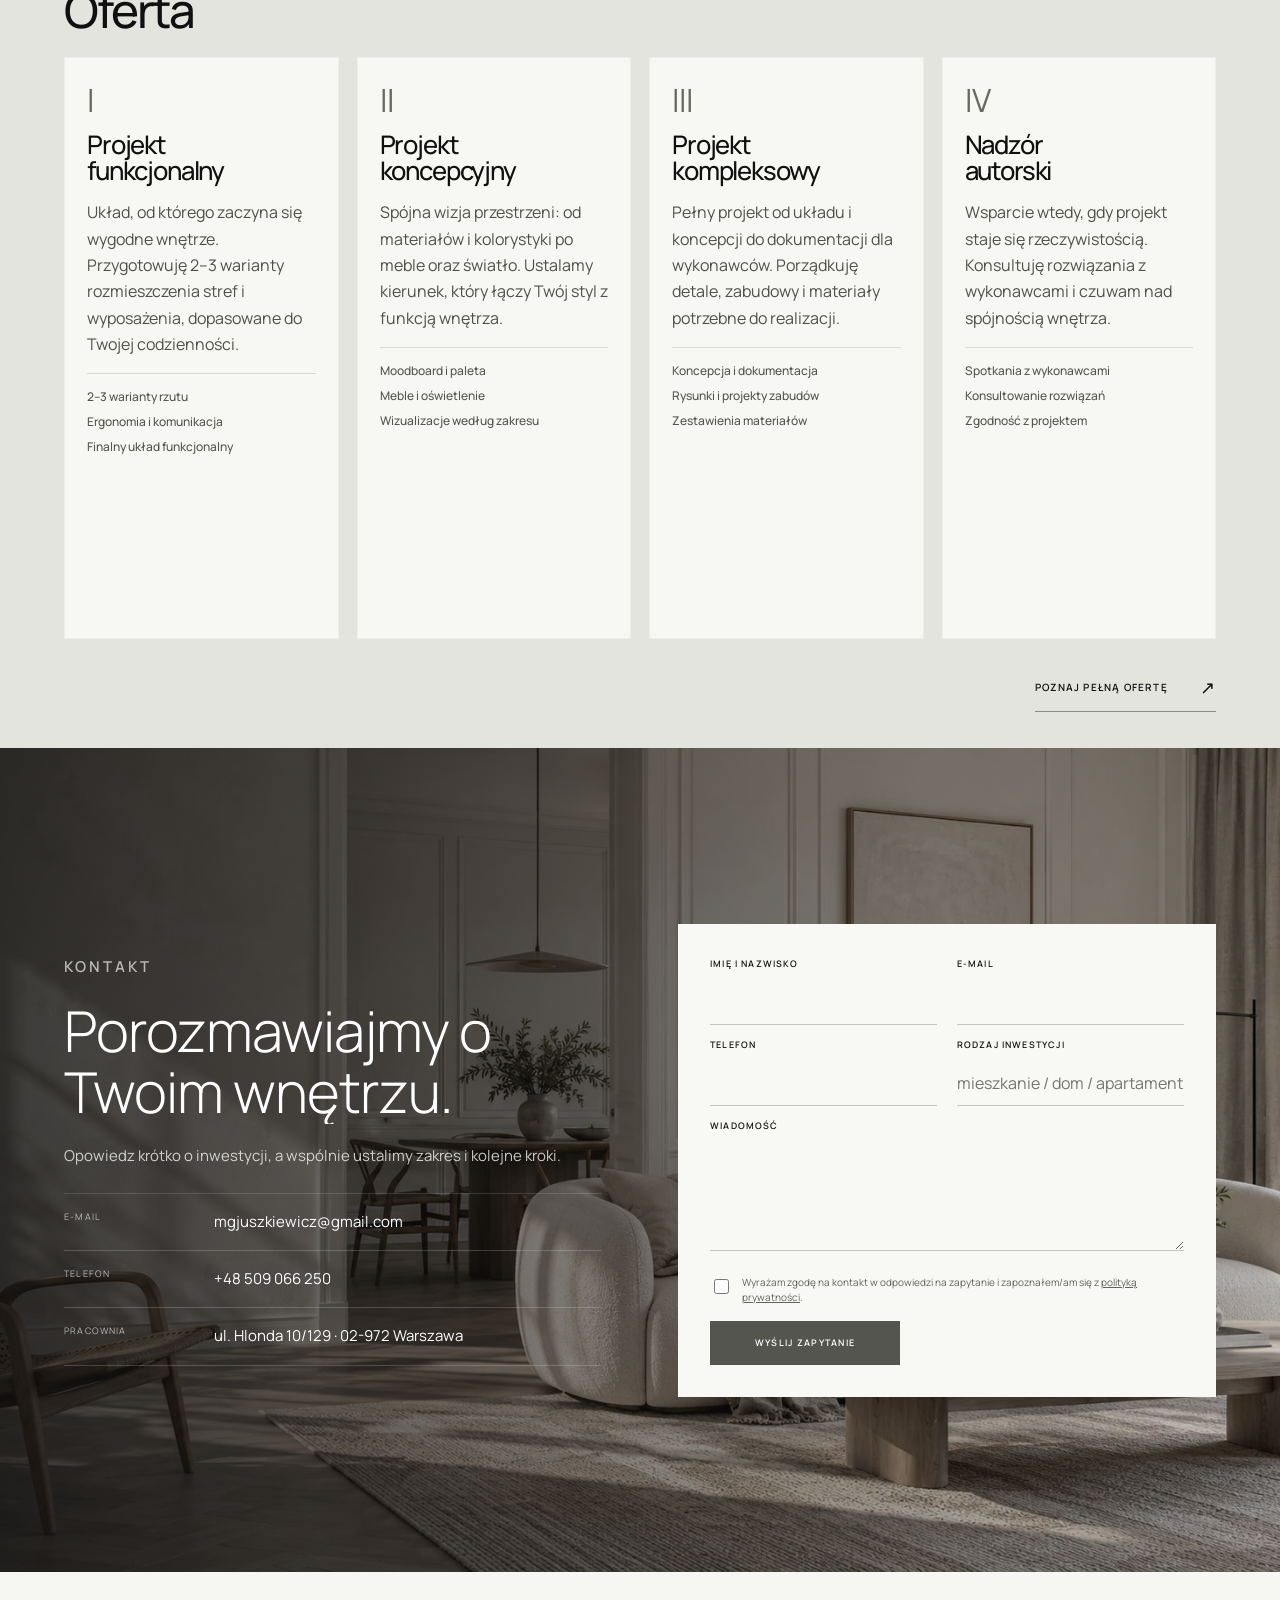
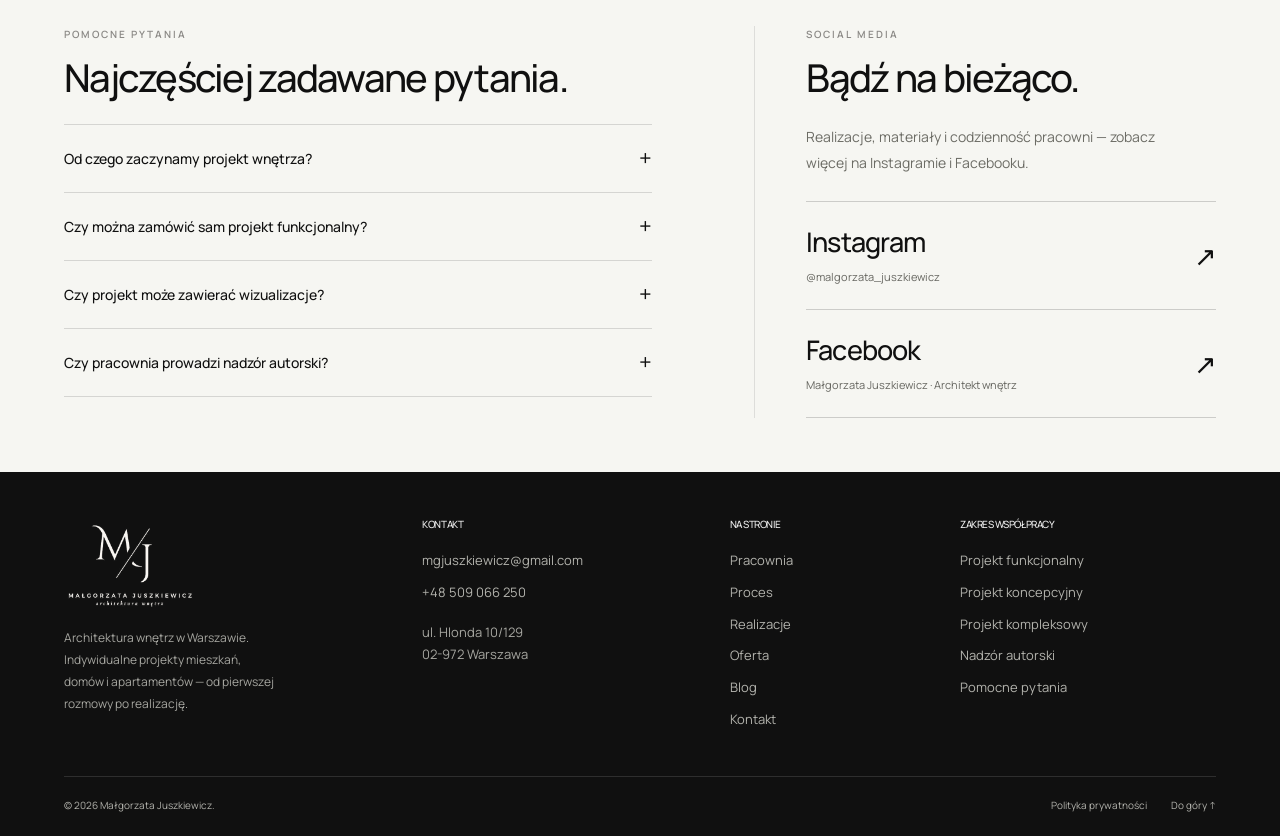
==== commit aad73168: "Firanka na wietrze tylko na lewej ścianie hero - Miękkie, ukośne fałdy światła i cienia falują jak l" ====
--- a/index.html
+++ b/index.html
@@ -21,7 +21,7 @@
 <link rel="stylesheet" href="quality-rework.css?v=20261116">
 <link rel="stylesheet" href="home-layout.css?v=20261116">
 <link rel="stylesheet" href="project-placeholders.css?v=20261116">
-<link rel="stylesheet" href="atelier-scenes.css?v=20261116-2">
+<link rel="stylesheet" href="atelier-scenes.css?v=20261116-3">
 <link rel="stylesheet" href="statement-bands.css?v=20261116">
 </head>
 <body class="light-direction">
@@ -165,6 +165,6 @@
 <script src="script.js?v=20261116"></script>
 <script src="revision.js?v=20261116"></script>
 <script src="light-scenes.js?v=20261116"></script>
-<script src="quiet-light.js?v=20261116-2"></script>
+<script src="quiet-light.js?v=20261116-3"></script>
 <script src="home-layout.js?v=20261116"></script>
 </body></html>
--- a/atelier-scenes.css
+++ b/atelier-scenes.css
@@ -37,7 +37,13 @@
 body.client-subpage .subpage-hero .subpage-hero-inner {padding:0 5vw 28px!important;display:flex;align-items:flex-end;justify-content:flex-start}
 .wall-shadow-region {position:absolute;overflow:hidden;pointer-events:none;mask-image:linear-gradient(90deg,transparent,#000 8%,#000 90%,transparent)}
 .wall-shadow-feather {position:absolute;inset:0;mask-image:linear-gradient(transparent,#000 6%,#000 88%,transparent)}
-.wall-light {position:absolute;inset:-25%;background-position:center;background-size:100% 100%;background-repeat:no-repeat;opacity:.3;animation:wall-light-drift 20s ease-in-out infinite alternate;animation-play-state:paused;will-change:transform,opacity}
-@keyframes wall-light-drift {0% {transform:translate3d(-9%,3%,0);opacity:.34} 50% {opacity:.5} 100% {transform:translate3d(9%,-3%,0);opacity:.4}}
+/* Sheer curtain in a breeze: two sheets of folds (light and shade) sway at different speeds,
+   leaning with the sunlight already in the photograph, so their folds ripple against each other. */
+.wall-shadow-region--curtain {mask-image:linear-gradient(90deg,transparent,#000 6%,#000 82%,transparent)}
+.wall-curtain {position:absolute;inset:-10% -40%;background-size:100% 100%;background-repeat:no-repeat;filter:blur(3.5px);transform-origin:50% 0;animation-play-state:paused;will-change:transform,opacity}
+.wall-curtain--light {opacity:.6;animation:curtain-light 7s ease-in-out infinite alternate}
+.wall-curtain--shade {opacity:.22;animation:curtain-shade 11s ease-in-out -4s infinite alternate}
+@keyframes curtain-light {0% {transform:translate3d(-3%,0,0) skewX(-22deg) scaleX(1);opacity:.5} 45% {transform:translate3d(2%,0,0) skewX(-19deg) scaleX(1.07);opacity:.72} 100% {transform:translate3d(-1%,0,0) skewX(-24deg) scaleX(.96);opacity:.58}}
+@keyframes curtain-shade {0% {transform:translate3d(3%,0,0) skewX(-21deg) scaleX(1.04)} 55% {transform:translate3d(-2%,0,0) skewX(-24deg) scaleX(.95)} 100% {transform:translate3d(1%,0,0) skewX(-20deg) scaleX(1.02)}}
 @media(max-width:760px) {body.client-subpage .subpage-hero .subpage-hero-inner {padding:0 6vw 28px!important}}
-@media(prefers-reduced-motion:reduce) {.wall-light {animation:none!important}}
+@media(prefers-reduced-motion:reduce) {.wall-curtain {animation:none!important}}
